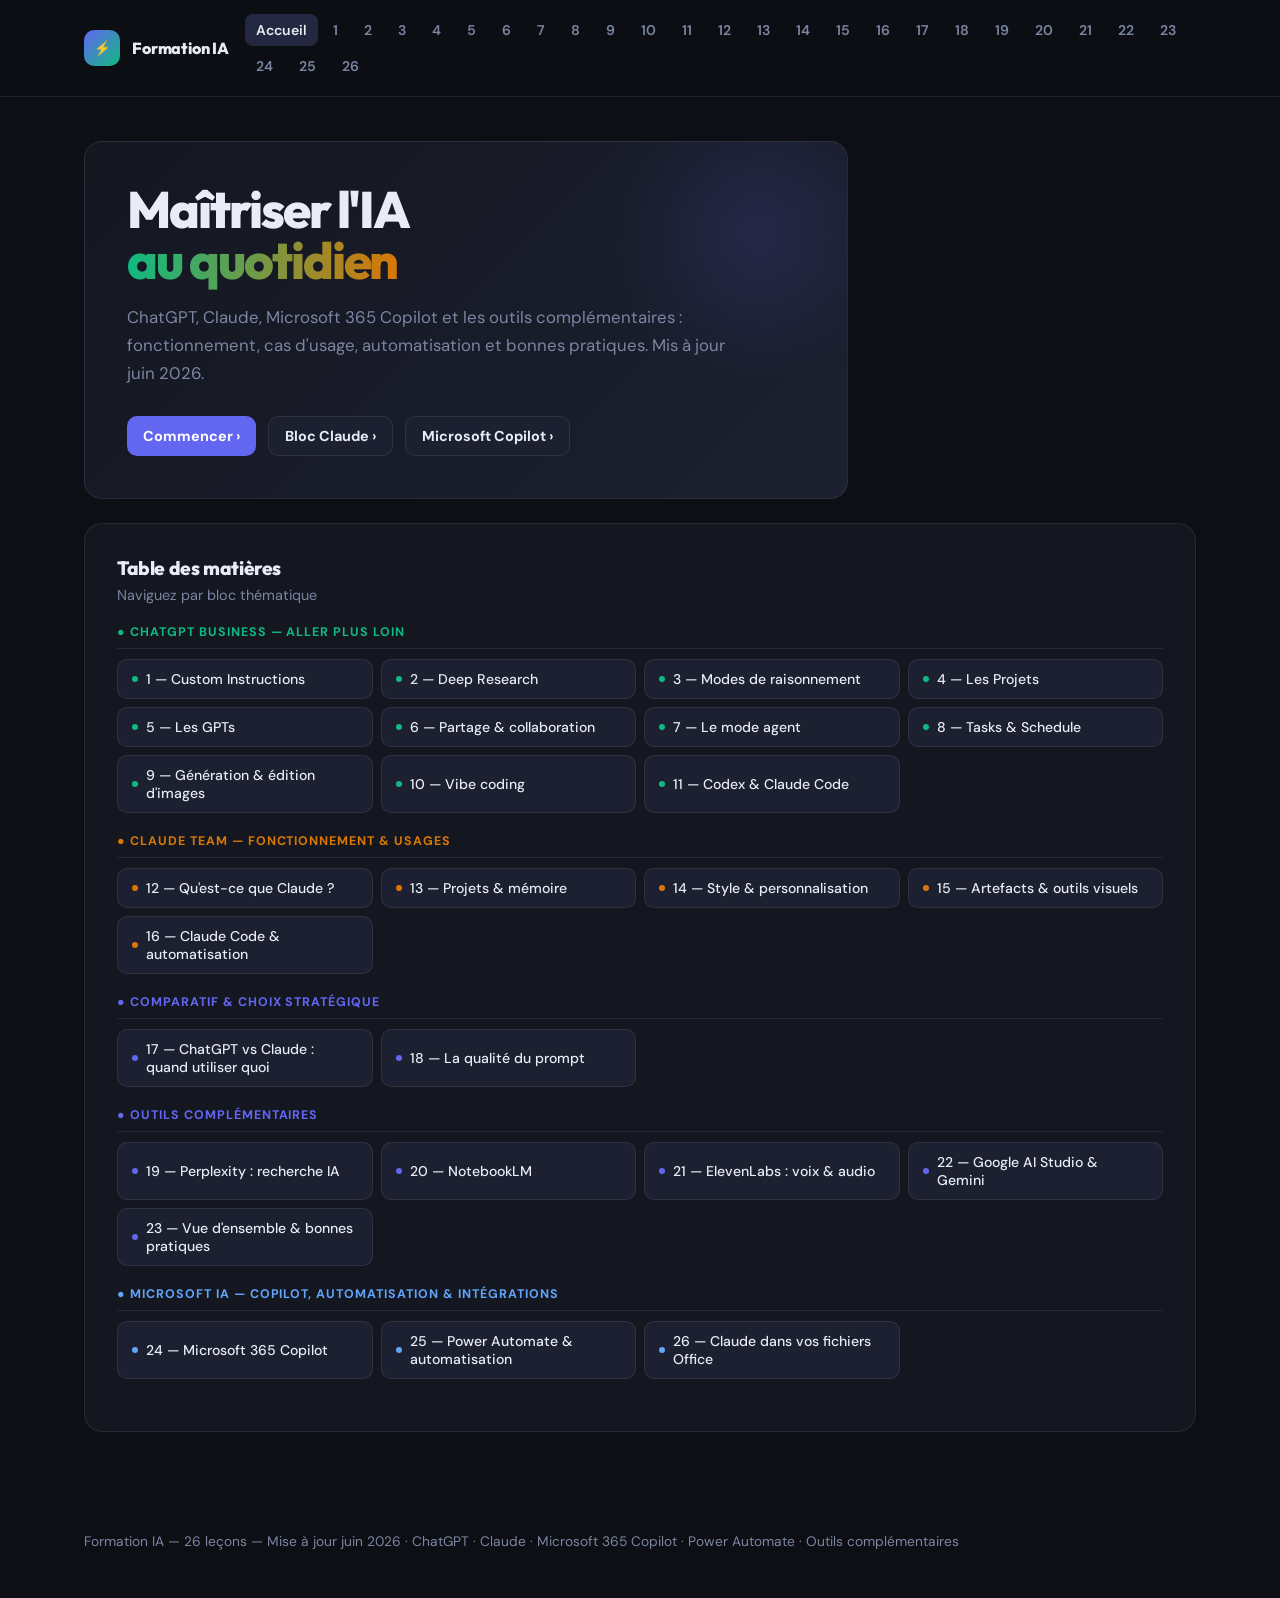
==== index.html @ fd0a57c1 "Add files via upload" ====
<!DOCTYPE html>
<html lang="fr">
<head>
  <meta charset="UTF-8" />
  <meta name="viewport" content="width=device-width, initial-scale=1.0" />
  <title>Formation IA — Maîtriser vos outils IA (v4 — juin 2026)</title>
  <link rel="preconnect" href="https://fonts.googleapis.com">
  <link href="https://fonts.googleapis.com/css2?family=Outfit:wght@400;600;700;800;900&family=DM+Sans:wght@400;500;600&display=swap" rel="stylesheet">
  <style>
    :root {
      --bg: #0d0f14;
      --surface: #141720;
      --surface-2: #1c2030;
      --surface-3: #232840;
      --line: rgba(255,255,255,0.08);
      --text: #e8ecf5;
      --muted: #7c86a2;
      --gpt: #10b981;
      --gpt-dim: rgba(16,185,129,0.12);
      --claude: #d97706;
      --claude-dim: rgba(217,119,6,0.12);
      --accent: #6366f1;
      --accent-dim: rgba(99,102,241,0.12);
      --radius: 18px;
      --max: 1160px;
      --shadow: 0 20px 50px rgba(0,0,0,0.4);
    }

    * { box-sizing: border-box; margin: 0; padding: 0; }

    html, body {
      font-family: 'DM Sans', sans-serif;
      background: var(--bg);
      color: var(--text);
      min-height: 100vh;
    }

    a { color: inherit; text-decoration: none; }

    /* NAV */
    header {
      position: sticky;
      top: 0;
      z-index: 30;
      background: rgba(13,15,20,0.92);
      backdrop-filter: blur(16px);
      border-bottom: 1px solid var(--line);
    }

    .nav {
      max-width: var(--max);
      margin: 0 auto;
      padding: 14px 24px;
      display: flex;
      align-items: center;
      justify-content: space-between;
      gap: 16px;
    }

    .brand {
      display: flex;
      align-items: center;
      gap: 12px;
      font-family: 'Outfit', sans-serif;
      font-weight: 800;
      font-size: 1rem;
      letter-spacing: -0.01em;
      white-space: nowrap;
    }

    .brand-mark {
      width: 36px;
      height: 36px;
      border-radius: 10px;
      background: linear-gradient(135deg, var(--accent), var(--gpt));
      display: grid;
      place-items: center;
      font-size: 0.85rem;
      font-weight: 800;
    }

    .nav-links {
      display: flex;
      align-items: center;
      gap: 4px;
      flex-wrap: wrap;
    }

    .nav-link {
      padding: 7px 11px;
      border-radius: 8px;
      color: var(--muted);
      font-weight: 600;
      font-size: 0.88rem;
      transition: 0.15s;
    }

    .nav-link:hover, .nav-link.active {
      color: var(--text);
      background: var(--surface-3);
    }

    /* PAGES */
    main { width: 100%; }

    .page {
      display: none;
      max-width: var(--max);
      margin: 0 auto;
      padding: 44px 24px 80px;
    }
    .page.active { display: block; }

    /* CARDS */
    .card {
      background: var(--surface);
      border: 1px solid var(--line);
      border-radius: var(--radius);
    }

    .lesson-card {
      padding: 26px;
    }

    .lesson-card p {
      color: var(--muted);
      line-height: 1.7;
      font-size: 0.97rem;
      margin-bottom: 12px;
    }
    .lesson-card p:last-child { margin-bottom: 0; }

    /* LESSON HEADER */
    .lesson-header {
      display: flex;
      align-items: flex-start;
      justify-content: space-between;
      gap: 16px;
      margin-bottom: 28px;
      flex-wrap: wrap;
    }

    .lesson-header h2 {
      font-family: 'Outfit', sans-serif;
      font-weight: 800;
      font-size: clamp(1.8rem, 2.5vw, 2.6rem);
      letter-spacing: -0.03em;
      line-height: 1.1;
      margin-top: 10px;
    }

    .tag {
      display: inline-flex;
      align-items: center;
      gap: 8px;
      padding: 6px 12px;
      border-radius: 99px;
      font-weight: 700;
      font-size: 0.82rem;
      letter-spacing: 0.03em;
      text-transform: uppercase;
    }

    .tag-gpt { background: var(--gpt-dim); color: var(--gpt); }
    .tag-claude { background: var(--claude-dim); color: var(--claude); }
    .tag-tool { background: var(--accent-dim); color: var(--accent); }
    .tag-compare { background: rgba(239,68,68,0.12); color: #f87171; }
    .tag-num { background: var(--surface-3); color: var(--muted); }

    /* LESSON GRID */
    .lesson-grid {
      display: grid;
      grid-template-columns: 1fr 1fr;
      gap: 18px;
    }

    /* COMPARE TABLE */
    .compare-table {
      width: 100%;
      border-collapse: collapse;
      font-size: 0.92rem;
    }

    .compare-table th {
      padding: 12px 16px;
      text-align: left;
      font-family: 'Outfit', sans-serif;
      font-weight: 700;
      font-size: 0.85rem;
      letter-spacing: 0.02em;
      border-bottom: 1px solid var(--line);
    }

    .compare-table th:nth-child(2) { color: var(--gpt); }
    .compare-table th:nth-child(3) { color: var(--claude); }

    .compare-table td {
      padding: 11px 16px;
      border-bottom: 1px solid var(--line);
      color: var(--muted);
      vertical-align: top;
      line-height: 1.5;
    }

    .compare-table td:first-child {
      color: var(--text);
      font-weight: 600;
    }

    .compare-table tr:last-child td { border-bottom: none; }

    .badge-gpt {
      display: inline-block;
      padding: 2px 8px;
      border-radius: 6px;
      background: var(--gpt-dim);
      color: var(--gpt);
      font-size: 0.78rem;
      font-weight: 700;
    }

    .badge-claude {
      display: inline-block;
      padding: 2px 8px;
      border-radius: 6px;
      background: var(--claude-dim);
      color: var(--claude);
      font-size: 0.78rem;
      font-weight: 700;
    }

    /* CHIPS */
    .chips {
      display: flex;
      flex-wrap: wrap;
      gap: 8px;
      margin-top: 16px;
    }

    .chip {
      padding: 7px 12px;
      border-radius: 8px;
      background: var(--surface-3);
      color: var(--muted);
      font-weight: 600;
      font-size: 0.88rem;
      border: 1px solid var(--line);
    }

    .chip-gpt {
      background: var(--gpt-dim);
      color: var(--gpt);
      border-color: rgba(16,185,129,0.2);
    }

    .chip-claude {
      background: var(--claude-dim);
      color: var(--claude);
      border-color: rgba(217,119,6,0.2);
    }

    /* FLOW */
    .flow {
      display: grid;
      gap: 8px;
      margin-top: 12px;
    }

    .flow-box {
      padding: 14px 16px;
      border: 1px solid var(--line);
      border-radius: 12px;
      background: var(--surface-2);
      line-height: 1.5;
      font-size: 0.92rem;
    }

    .flow-box strong {
      display: block;
      color: var(--text);
      font-weight: 700;
      margin-bottom: 3px;
    }

    .flow-box span { color: var(--muted); }

    .arrow {
      text-align: center;
      color: var(--accent);
      font-size: 1.2rem;
      font-weight: 700;
    }

    /* STEPS */
    .steps { display: grid; gap: 10px; margin-top: 12px; }

    .step {
      display: grid;
      grid-template-columns: 36px 1fr;
      gap: 12px;
      align-items: start;
      padding: 12px;
      border-radius: 12px;
      background: var(--surface-2);
      border: 1px solid var(--line);
    }

    .step-num {
      width: 36px;
      height: 36px;
      border-radius: 10px;
      background: var(--accent);
      display: grid;
      place-items: center;
      font-weight: 800;
      font-size: 0.9rem;
      flex-shrink: 0;
    }

    .step div { color: var(--muted); font-size: 0.92rem; line-height: 1.55; }
    .step strong { color: var(--text); display: block; margin-bottom: 3px; }

    /* EXAMPLES */
    .example-list { display: grid; gap: 10px; margin-top: 12px; }

    .example {
      padding: 12px 14px;
      border-radius: 12px;
      border: 1px solid var(--line);
      background: var(--surface-2);
    }

    .example strong {
      display: block;
      margin-bottom: 4px;
      font-size: 0.95rem;
      color: var(--text);
      font-weight: 600;
    }

    .example span { color: var(--muted); font-size: 0.9rem; line-height: 1.5; display: block; }

    /* BUTTONS */
    .btn {
      display: inline-flex;
      align-items: center;
      gap: 8px;
      border-radius: 10px;
      padding: 10px 16px;
      font-weight: 700;
      font-size: 0.9rem;
      transition: 0.15s;
      cursor: pointer;
      border: none;
    }

    .btn-primary {
      background: var(--accent);
      color: #fff;
    }
    .btn-primary:hover { opacity: 0.85; }

    .btn-secondary {
      background: var(--surface-2);
      border: 1px solid var(--line);
      color: var(--text);
    }
    .btn-secondary:hover { background: var(--surface-3); }

    /* HERO PAGE */
    .hero-grid {
      display: grid;
      grid-template-columns: 1.4fr 0.6fr;
      gap: 20px;
      margin-bottom: 24px;
    }

    .hero-main {
      padding: 42px;
      background: linear-gradient(135deg, var(--surface) 0%, var(--surface-2) 100%);
      position: relative;
      overflow: hidden;
    }

    .hero-main::before {
      content: '';
      position: absolute;
      top: -60px; right: -60px;
      width: 300px; height: 300px;
      border-radius: 50%;
      background: radial-gradient(circle, rgba(99,102,241,0.15), transparent 70%);
      pointer-events: none;
    }

    .eyebrow {
      display: inline-flex;
      align-items: center;
      gap: 8px;
      padding: 6px 14px;
      border-radius: 99px;
      background: var(--accent-dim);
      color: var(--accent);
      font-size: 0.82rem;
      font-weight: 700;
      letter-spacing: 0.04em;
      text-transform: uppercase;
      margin-bottom: 20px;
    }

    .hero-title {
      font-family: 'Outfit', sans-serif;
      font-weight: 800;
      font-size: clamp(2.2rem, 4vw, 3.8rem);
      letter-spacing: -0.04em;
      line-height: 1.0;
      margin-bottom: 18px;
    }

    .hero-title em {
      font-style: normal;
      background: linear-gradient(90deg, var(--gpt), var(--claude));
      -webkit-background-clip: text;
      -webkit-text-fill-color: transparent;
      background-clip: text;
    }

    .hero-lead {
      color: var(--muted);
      font-size: 1.05rem;
      line-height: 1.65;
      max-width: 50ch;
      margin-bottom: 28px;
    }

    .hero-side {
      padding: 24px;
      display: flex;
      flex-direction: column;
      gap: 14px;
    }

    .stat-card {
      padding: 18px;
      border-radius: 14px;
      background: var(--surface-2);
      border: 1px solid var(--line);
    }

    .stat-label {
      font-size: 0.78rem;
      font-weight: 700;
      text-transform: uppercase;
      letter-spacing: 0.05em;
      color: var(--muted);
      margin-bottom: 6px;
    }

    .stat-value {
      font-family: 'Outfit', sans-serif;
      font-size: 1.4rem;
      font-weight: 800;
      letter-spacing: -0.03em;
      color: var(--text);
      margin-bottom: 4px;
    }

    .stat-desc {
      font-size: 0.86rem;
      color: var(--muted);
      line-height: 1.45;
    }

    /* TOC */
    .toc-section {
      padding: 32px;
      margin-bottom: 20px;
    }

    .toc-title {
      font-family: 'Outfit', sans-serif;
      font-weight: 800;
      font-size: 1.2rem;
      margin-bottom: 6px;
      letter-spacing: -0.02em;
    }

    .toc-subtitle {
      color: var(--muted);
      font-size: 0.9rem;
      margin-bottom: 20px;
    }

    .toc-group {
      margin-bottom: 20px;
    }

    .toc-group-label {
      font-size: 0.78rem;
      font-weight: 700;
      letter-spacing: 0.08em;
      text-transform: uppercase;
      margin-bottom: 10px;
      padding-bottom: 8px;
      border-bottom: 1px solid var(--line);
    }

    .toc-group-label.gpt { color: var(--gpt); }
    .toc-group-label.claude { color: var(--claude); }
    .toc-group-label.tools { color: var(--accent); }

    .toc-grid {
      display: grid;
      grid-template-columns: repeat(auto-fill, minmax(220px, 1fr));
      gap: 8px;
    }

    .toc-link {
      padding: 10px 14px;
      border-radius: 10px;
      border: 1px solid var(--line);
      background: var(--surface-2);
      color: var(--text);
      font-size: 0.88rem;
      font-weight: 500;
      transition: 0.15s;
      display: flex;
      align-items: center;
      gap: 8px;
    }

    .toc-link:hover { background: var(--surface-3); border-color: rgba(255,255,255,0.15); }

    .toc-dot {
      width: 6px;
      height: 6px;
      border-radius: 50%;
      flex-shrink: 0;
    }

    /* HIGHLIGHT BOX */
    .highlight {
      padding: 16px;
      border-radius: 12px;
      margin-top: 12px;
      font-size: 0.92rem;
      line-height: 1.6;
    }

    .highlight-gpt { background: var(--gpt-dim); border: 1px solid rgba(16,185,129,0.2); color: #6ee7b7; }
    .highlight-claude { background: var(--claude-dim); border: 1px solid rgba(217,119,6,0.2); color: #fcd34d; }
    .highlight-info { background: var(--accent-dim); border: 1px solid rgba(99,102,241,0.2); color: #a5b4fc; }
    .highlight-warn { background: rgba(239,68,68,0.1); border: 1px solid rgba(239,68,68,0.2); color: #fca5a5; }

    .highlight strong { display: block; font-weight: 700; margin-bottom: 6px; }

    /* SECTION LABEL */
    h3 {
      font-family: 'Outfit', sans-serif;
      font-weight: 700;
      font-size: 1.05rem;
      letter-spacing: -0.02em;
      color: var(--text);
      margin-bottom: 12px;
    }

    /* FULL WIDTH CARD */
    .full-card {
      grid-column: 1 / -1;
    }

    /* FOOTER */
    footer {
      max-width: var(--max);
      margin: 0 auto;
      padding: 0 24px 48px;
      color: var(--muted);
      font-size: 0.86rem;
    }

    /* RESPONSIVE */
    @media (max-width: 960px) {
      .hero-grid, .lesson-grid { grid-template-columns: 1fr; }
      .hero-side { display: grid; grid-template-columns: 1fr 1fr; }
    }

    @media (max-width: 640px) {
      .nav-links { display: none; }
      .hero-main { padding: 28px; }
      .hero-side { grid-template-columns: 1fr; }
      .page { padding: 28px 16px 60px; }
    }
  </style>
</head>
<body>
<header>
  <div class="nav">
    <div class="brand">
      <div class="brand-mark">⚡</div>
      Formation IA
    </div>
    <nav class="nav-links">
      <a class="nav-link" href="#accueil">Accueil</a>
      <a class="nav-link" href="#lecon-1">1</a>
      <a class="nav-link" href="#lecon-2">2</a>
      <a class="nav-link" href="#lecon-3">3</a>
      <a class="nav-link" href="#lecon-4">4</a>
      <a class="nav-link" href="#lecon-5">5</a>
      <a class="nav-link" href="#lecon-6">6</a>
      <a class="nav-link" href="#lecon-7">7</a>
      <a class="nav-link" href="#lecon-8">8</a>
      <a class="nav-link" href="#lecon-9">9</a>
      <a class="nav-link" href="#lecon-10">10</a>
      <a class="nav-link" href="#lecon-11">11</a>
      <a class="nav-link" href="#lecon-12">12</a>
      <a class="nav-link" href="#lecon-13">13</a>
      <a class="nav-link" href="#lecon-14">14</a>
      <a class="nav-link" href="#lecon-15">15</a>
      <a class="nav-link" href="#lecon-16">16</a>
      <a class="nav-link" href="#lecon-17">17</a>
      <a class="nav-link" href="#lecon-18">18</a>
      <a class="nav-link" href="#lecon-19">19</a>
      <a class="nav-link" href="#lecon-20">20</a>
      <a class="nav-link" href="#lecon-21">21</a>
      <a class="nav-link" href="#lecon-22">22</a>
      <a class="nav-link" href="#lecon-23">23</a>
      <a class="nav-link" href="#lecon-24">24</a>
      <a class="nav-link" href="#lecon-25">25</a>
      <a class="nav-link" href="#lecon-26">26</a>
    </nav>
  </div>
</header>

<main>

<!-- ========== ACCUEIL ========== -->
<section class="page" id="accueil">
  <div class="hero-grid">
    <div class="card hero-main">
      <h1 class="hero-title">Maîtriser l'IA<br><em>au quotidien</em></h1>
      <p class="hero-lead">
        ChatGPT, Claude, Microsoft 365 Copilot et les outils complémentaires : fonctionnement, cas d'usage, automatisation et bonnes pratiques. Mis à jour juin 2026.
      </p>
      <div style="display:flex;gap:12px;flex-wrap:wrap;">
        <a class="btn btn-primary" href="#lecon-1">Commencer ›</a>
        <a class="btn btn-secondary" href="#lecon-12">Bloc Claude ›</a>
        <a class="btn btn-secondary" href="#lecon-24">Microsoft Copilot ›</a>
      </div>
    </div>
  </div>

  <div class="card toc-section">
    <div class="toc-title">Table des matières</div>
    <div class="toc-subtitle">Naviguez par bloc thématique</div>

    <div class="toc-group">
      <div class="toc-group-label gpt">● ChatGPT Business — Aller plus loin</div>
      <div class="toc-grid">
        <a class="toc-link" href="#lecon-1"><span class="toc-dot" style="background:var(--gpt)"></span>1 — Custom Instructions</a>
        <a class="toc-link" href="#lecon-2"><span class="toc-dot" style="background:var(--gpt)"></span>2 — Deep Research</a>
        <a class="toc-link" href="#lecon-3"><span class="toc-dot" style="background:var(--gpt)"></span>3 — Modes de raisonnement</a>
        <a class="toc-link" href="#lecon-4"><span class="toc-dot" style="background:var(--gpt)"></span>4 — Les Projets</a>
        <a class="toc-link" href="#lecon-5"><span class="toc-dot" style="background:var(--gpt)"></span>5 — Les GPTs</a>
        <a class="toc-link" href="#lecon-6"><span class="toc-dot" style="background:var(--gpt)"></span>6 — Partage & collaboration</a>
        <a class="toc-link" href="#lecon-7"><span class="toc-dot" style="background:var(--gpt)"></span>7 — Le mode agent</a>
        <a class="toc-link" href="#lecon-8"><span class="toc-dot" style="background:var(--gpt)"></span>8 — Tasks & Schedule</a>
        <a class="toc-link" href="#lecon-9"><span class="toc-dot" style="background:var(--gpt)"></span>9 — Génération & édition d'images</a>
        <a class="toc-link" href="#lecon-10"><span class="toc-dot" style="background:var(--gpt)"></span>10 — Vibe coding</a>
        <a class="toc-link" href="#lecon-11"><span class="toc-dot" style="background:var(--gpt)"></span>11 — Codex & Claude Code</a>
      </div>
    </div>

    <div class="toc-group">
      <div class="toc-group-label claude">● Claude Team — Fonctionnement & usages</div>
      <div class="toc-grid">
        <a class="toc-link" href="#lecon-12"><span class="toc-dot" style="background:var(--claude)"></span>12 — Qu'est-ce que Claude ?</a>
        <a class="toc-link" href="#lecon-13"><span class="toc-dot" style="background:var(--claude)"></span>13 — Projets & mémoire</a>
        <a class="toc-link" href="#lecon-14"><span class="toc-dot" style="background:var(--claude)"></span>14 — Style & personnalisation</a>
        <a class="toc-link" href="#lecon-15"><span class="toc-dot" style="background:var(--claude)"></span>15 — Artefacts & outils visuels</a>
        <a class="toc-link" href="#lecon-16"><span class="toc-dot" style="background:var(--claude)"></span>16 — Claude Code & automatisation</a>
      </div>
    </div>

    <div class="toc-group">
      <div class="toc-group-label" style="color:var(--accent)">● Comparatif & choix stratégique</div>
      <div class="toc-grid">
        <a class="toc-link" href="#lecon-17"><span class="toc-dot" style="background:var(--accent)"></span>17 — ChatGPT vs Claude : quand utiliser quoi</a>
        <a class="toc-link" href="#lecon-18"><span class="toc-dot" style="background:var(--accent)"></span>18 — La qualité du prompt</a>
      </div>
    </div>

    <div class="toc-group">
      <div class="toc-group-label tools">● Outils complémentaires</div>
      <div class="toc-grid">
        <a class="toc-link" href="#lecon-19"><span class="toc-dot" style="background:var(--accent)"></span>19 — Perplexity : recherche IA</a>
        <a class="toc-link" href="#lecon-20"><span class="toc-dot" style="background:var(--accent)"></span>20 — NotebookLM</a>
        <a class="toc-link" href="#lecon-21"><span class="toc-dot" style="background:var(--accent)"></span>21 — ElevenLabs : voix & audio</a>
        <a class="toc-link" href="#lecon-22"><span class="toc-dot" style="background:var(--accent)"></span>22 — Google AI Studio & Gemini</a>
        <a class="toc-link" href="#lecon-23"><span class="toc-dot" style="background:var(--accent)"></span>23 — Vue d'ensemble & bonnes pratiques</a>
      </div>
    </div>

    <div class="toc-group">
      <div class="toc-group-label" style="color:#60a5fa">● Microsoft IA — Copilot, Automatisation & Intégrations</div>
      <div class="toc-grid">
        <a class="toc-link" href="#lecon-24"><span class="toc-dot" style="background:#60a5fa"></span>24 — Microsoft 365 Copilot</a>
        <a class="toc-link" href="#lecon-25"><span class="toc-dot" style="background:#60a5fa"></span>25 — Power Automate & automatisation</a>
        <a class="toc-link" href="#lecon-26"><span class="toc-dot" style="background:#60a5fa"></span>26 — Claude dans vos fichiers Office</a>
      </div>
    </div>
  </div>
</section>

<!-- ========== LEÇON 1 — Custom Instructions ========== -->
<section class="page" id="lecon-1">
  <div class="lesson-header">
    <div>
      <div class="tag tag-gpt">● ChatGPT Business — Leçon 1</div>
      <h2>Custom Instructions</h2>
    </div>
    <a class="btn btn-secondary" href="#accueil">↩ Retour</a>
  </div>
  <div class="lesson-grid">
    <div class="card lesson-card">
      <h3>Principe</h3>
      <p>Définir une fois votre contexte et vos préférences pour ne plus les répéter à chaque conversation. ChatGPT les applique automatiquement.</p>
      <div class="flow">
        <div class="flow-box"><strong>Vous indiquez</strong><span>rôle, secteur, niveau d'expertise, ton préféré, langue</span></div>
        <div class="arrow">↓</div>
        <div class="flow-box"><strong>ChatGPT s'adapte</strong><span>réponses cohérentes et immédiatement réutilisables</span></div>
      </div>
      <div class="steps" style="margin-top:16px;">
        <div class="step"><div class="step-num">1</div><div><strong>Settings → Personalization → Custom Instructions</strong></div></div>
        <div class="step"><div class="step-num">2</div><div><strong>Deux champs :</strong> "Qui êtes-vous" et "Comment doit répondre ChatGPT"</div></div>
      </div>
    </div>
    <div class="card lesson-card">
      <h3>Exemples concrets</h3>
      <div class="example-list">
        <div class="example"><strong>Contexte</strong><span>Je travaille dans [secteur]. J'utilise ChatGPT pour analyser, rédiger, structurer. Les réponses doivent être directement exploitables.</span></div>
        <div class="example"><strong>Style de réponse</strong><span>Réponses claires et structurées. Privilégie listes et tableaux quand pertinent. Évite les introductions génériques.</span></div>
        <div class="example"><strong>Niveau</strong><span>Considère que je suis à l'aise avec les outils numériques. Évite les explications basiques.</span></div>
        <div class="example"><strong>Langue & ton</strong><span>Réponds en français, ton professionnel et direct.</span></div>
      </div>
    </div>
    <div class="card lesson-card">
      <h3>Astuce : instruction pour le format de sortie</h3>
      <p>Ajoutez dans vos instructions : <em>"Quand tu produis un email, structure-le directement avec objet, corps et signature. Quand tu produis une synthèse, utilise des puces courtes."</em></p>
      <div class="highlight highlight-gpt"><strong>Équivalent Claude</strong>Chez Claude Team : "User Preferences" (Settings → Profile) + fonctionnalité "Style" pour définir le ton d'écriture. Plus flexible que ChatGPT sur la granularité stylistique.</div>
    </div>
    <div class="card lesson-card">
      <h3>À retenir</h3>
      <div class="example-list">
        <div class="example"><strong>Une fois bien configurées</strong><span>les Custom Instructions améliorent 100% de vos conversations sans effort supplémentaire.</span></div>
        <div class="example"><strong>À revoir régulièrement</strong><span>votre rôle évolue, vos instructions aussi.</span></div>
        <div class="example"><strong>Pas une limite</strong><span>vous pouvez toujours préciser davantage dans la conversation si besoin.</span></div>
      </div>
    </div>
  </div>
</section>

<!-- ========== LEÇON 2 — Deep Research ========== -->
<section class="page" id="lecon-2">
  <div class="lesson-header">
    <div>
      <div class="tag tag-gpt">● ChatGPT Business — Leçon 2</div>
      <h2>Deep Research</h2>
    </div>
    <a class="btn btn-secondary" href="#accueil">↩ Retour</a>
  </div>
  <div class="lesson-grid">
    <div class="card lesson-card">
      <h3>Ce que c'est</h3>
      <p>Mode spécialisé qui explore plusieurs dizaines de sources en ligne, recoupe l'information et produit une synthèse structurée avec citations. Disponible dans ChatGPT Business (bouton dédié dans la barre de composition).</p>
      <div class="flow">
        <div class="flow-box"><strong>Question complexe</strong><span>sujet à explorer en profondeur</span></div>
        <div class="arrow">↓</div>
        <div class="flow-box"><strong>Recherche multi-sources</strong><span>20 à 40+ sources parcourues automatiquement</span></div>
        <div class="arrow">↓</div>
        <div class="flow-box"><strong>Rapport structuré</strong><span>avec sources citées et vérifiables</span></div>
      </div>
    </div>
    <div class="card lesson-card">
      <h3>Quand l'utiliser</h3>
      <div class="example-list">
        <div class="example"><strong>Analyse de marché</strong><span>Comprendre un secteur, ses acteurs, ses tendances récentes.</span></div>
        <div class="example"><strong>Veille concurrentielle</strong><span>Synthèse des positionnements et actualités d'acteurs clés.</span></div>
        <div class="example"><strong>Préparation d'une décision</strong><span>Tour d'horizon d'un sujet avant un choix stratégique.</span></div>
        <div class="example"><strong>Exploration d'un domaine inconnu</strong><span>Cartographier rapidement un secteur que l'on ne connaît pas.</span></div>
      </div>
    </div>
    <div class="card lesson-card">
      <h3>Différence avec une recherche classique</h3>
      <div class="example-list">
        <div class="example"><strong>ChatGPT standard</strong><span>Répond depuis sa base de connaissance interne (cutoff début 2025). Ne navigue pas sur le web par défaut.</span></div>
        <div class="example"><strong>Web Search (simple)</strong><span>Quelques sources, réponse rapide. Pour des questions factuelles récentes.</span></div>
        <div class="example"><strong>Deep Research</strong><span>Dizaines de sources, rapport complet. Prend 5–15 minutes. Pour sujets complexes nécessitant une vue complète.</span></div>
      </div>
      <div class="highlight highlight-gpt"><strong>Équivalent Claude</strong>Claude dispose aussi d'une recherche web et d'un mode "Deep Research" (plans Pro/Team). Similaire, mais tend à mieux structurer les nuances et à signaler les incertitudes.</div>
    </div>
    <div class="card lesson-card">
      <h3>Bonnes pratiques</h3>
      <div class="steps">
        <div class="step"><div class="step-num">1</div><div><strong>Précisez le périmètre géographique ou temporel</strong><br>"… en France, depuis 2023"</div></div>
        <div class="step"><div class="step-num">2</div><div><strong>Demandez un format précis</strong><br>"Produis un rapport avec intro, 3 grandes tendances, acteurs clés, tableau récapitulatif"</div></div>
        <div class="step"><div class="step-num">3</div><div><strong>Vérifiez les sources critiques</strong><br>Deep Research cite ses sources : cliquez dessus pour valider les données importantes.</div></div>
      </div>
    </div>
  </div>
</section>

<!-- ========== LEÇON 3 — Modes de raisonnement ========== -->
<section class="page" id="lecon-3">
  <div class="lesson-header">
    <div>
      <div class="tag tag-gpt">● ChatGPT Business — Leçon 3</div>
      <h2>Modes de raisonnement</h2>
    </div>
    <a class="btn btn-secondary" href="#accueil">↩ Retour</a>
  </div>
  <div class="lesson-grid">
    <div class="card lesson-card">
      <h3>Les modes disponibles</h3>
      <p>ChatGPT propose plusieurs niveaux de réflexion. Le bon choix dépend de la complexité de votre besoin et du temps disponible.</p>
      <div class="flow">
        <div class="flow-box"><strong>GPT-4o (standard)</strong><span>Rapide. Pour tâches simples : email, reformulation, résumé court.</span></div>
        <div class="arrow">↓</div>
        <div class="flow-box"><strong>o4-mini (thinking)</strong><span>Raisonnement intermédiaire. Structuration, analyse, rédaction solide.</span></div>
        <div class="arrow">↓</div>
        <div class="flow-box"><strong>o3 (pro / extended)</strong><span>Raisonnement long et précis. Problèmes complexes, stratégie, cas multi-variables.</span></div>
      </div>
    </div>
    <div class="card lesson-card">
      <h3>Quand utiliser chaque mode</h3>
      <div class="example-list">
        <div class="example"><strong>GPT-4o standard</strong><span>Reformuler un texte, répondre à un email, traduire, générer une idée rapide, extraire des données d'un document.</span></div>
        <div class="example"><strong>o4-mini (thinking)</strong><span>Structurer une note stratégique, analyser des options, préparer un plan d'action, rédiger un document de 2–3 pages.</span></div>
        <div class="example"><strong>o3</strong><span>Analyse financière complexe, scénarios décisionnels, sujets très techniques, cas où la précision prime sur la rapidité.</span></div>
      </div>
    </div>
    <div class="card lesson-card">
      <h3>Modes vs Deep Research</h3>
      <div class="example-list">
        <div class="example"><strong>Les modes</strong><span>Contrôlent la profondeur de <em>raisonnement</em>. L'IA réfléchit plus ou moins longtemps sur ce qu'elle sait.</span></div>
        <div class="example"><strong>Deep Research</strong><span>Ajoute une couche de <em>recherche</em> : l'IA parcourt le web pour trouver de l'information nouvelle.</span></div>
        <div class="example"><strong>Combinaison optimale</strong><span>o3 + Deep Research = analyse très complète. À réserver aux sujets vraiment stratégiques.</span></div>
      </div>
      <div class="highlight highlight-claude"><strong>Chez Claude Team</strong>Les modèles Claude Opus 4 (puissant), Sonnet 4 (équilibré) et Haiku 3.5 (rapide) couvrent le même spectre. Sonnet 4 est l'équivalent fonctionnel de GPT-4o dans 95% des usages courants.</div>
    </div>
    <div class="card lesson-card">
      <h3>À retenir</h3>
      <div class="example-list">
        <div class="example"><strong>Ne pas toujours viser le mode le plus puissant</strong><span>o3 pour écrire un email = sur-traitement inutile et lent.</span></div>
        <div class="example"><strong>Augmenter le mode si la réponse déçoit</strong><span>Si le résultat est trop superficiel, passez au niveau supérieur et redemandez.</span></div>
        <div class="example"><strong>Les quotas varient par mode</strong><span>o3 et Deep Research sont limités en nombre de requêtes par mois sur le plan Business.</span></div>
      </div>
    </div>
  </div>
</section>

<!-- ========== LEÇON 4 — Projets ========== -->
<section class="page" id="lecon-4">
  <div class="lesson-header">
    <div>
      <div class="tag tag-gpt">● ChatGPT Business — Leçon 4</div>
      <h2>Les Projets</h2>
    </div>
    <a class="btn btn-secondary" href="#accueil">↩ Retour</a>
  </div>
  <div class="lesson-grid">
    <div class="card lesson-card">
      <h3>Principe</h3>
      <p>Un projet regroupe plusieurs conversations autour d'un même sujet. Il conserve un contexte persistant : fichiers uploadés, instructions spécifiques, historique.</p>
      <div class="flow">
        <div class="flow-box"><strong>Un sujet de travail</strong><span>ex : lancement produit, analyse marché, dossier client</span></div>
        <div class="arrow">↓</div>
        <div class="flow-box"><strong>Un projet dédié</strong><span>instructions propres + fichiers de référence</span></div>
        <div class="arrow">↓</div>
        <div class="flow-box"><strong>N conversations liées</strong><span>ChatGPT comprend le contexte sans réexplication</span></div>
      </div>
    </div>
    <div class="card lesson-card">
      <h3>Ce que les projets changent concrètement</h3>
      <div class="example-list">
        <div class="example"><strong>Instructions permanentes par projet</strong><span>Définissez le ton, le format, les règles propres à ce sujet. Ex : "Dans ce projet, tu analyses toujours depuis la perspective du comité de direction."</span></div>
        <div class="example"><strong>Fichiers persistants</strong><span>Uploadez vos documents de référence (rapports, données) une seule fois. Disponibles dans toutes les conversations du projet.</span></div>
        <div class="example"><strong>Historique organisé</strong><span>Retrouvez toutes les analyses, synthèses et productions liées à un sujet en un seul endroit.</span></div>
      </div>
    </div>
    <div class="card lesson-card">
      <h3>Exemples d'usage direction</h3>
      <div class="example-list">
        <div class="example"><strong>Préparation CODIR</strong><span>Projet dédié avec ordre du jour type, chiffres clés uploadés, format de note standardisé.</span></div>
        <div class="example"><strong>Suivi d'un dossier stratégique</strong><span>Toutes les analyses d'un projet d'acquisition ou de partenariat regroupées.</span></div>
        <div class="example"><strong>Pilotage d'un département</strong><span>Contexte métier permanent pour générer rapports, comptes rendus et notes rapidement.</span></div>
      </div>
      <div class="highlight highlight-claude"><strong>Chez Claude Team</strong>Équivalent direct avec les "Projets" Claude. Fonctionnalité similaire avec un avantage : la fenêtre de contexte de Claude est plus grande (200k tokens vs ~128k pour GPT-4o), permettant d'uploader des documents plus longs.</div>
    </div>
    <div class="card lesson-card">
      <h3>À retenir</h3>
      <div class="example-list">
        <div class="example"><strong>Créez un projet dès qu'un sujet dépasse 3 conversations</strong><span>Le retour sur investissement est immédiat.</span></div>
        <div class="example"><strong>Les instructions de projet priment sur les Custom Instructions</strong><span>Utile pour adapter le comportement par contexte.</span></div>
        <div class="example"><strong>Les projets ne sont pas partagés par défaut</strong><span>Voir Leçon 6 pour le partage d'équipe.</span></div>
      </div>
    </div>
  </div>
</section>

<!-- ========== LEÇON 5 — GPTs ========== -->
<section class="page" id="lecon-5">
  <div class="lesson-header">
    <div>
      <div class="tag tag-gpt">● ChatGPT Business — Leçon 5</div>
      <h2>Les GPTs — Assistants spécialisés</h2>
    </div>
    <a class="btn btn-secondary" href="#accueil">↩ Retour</a>
  </div>
  <div class="lesson-grid">
    <div class="card lesson-card">
      <h3>Qu'est-ce qu'un GPT ?</h3>
      <p>Une version de ChatGPT préconfigurée pour un usage précis. On y définit des instructions, une personnalité, des fichiers de référence et des outils activés. Accessible via "Explore GPTs" ou en créant le sien.</p>
      <div class="flow">
        <div class="flow-box"><strong>Objectif précis</strong><span>ex : analyser des contrats, rédiger selon notre charte</span></div>
        <div class="arrow">↓</div>
        <div class="flow-box"><strong>Configuration</strong><span>instructions + fichiers + outils autorisés</span></div>
        <div class="arrow">↓</div>
        <div class="flow-box"><strong>GPT spécialisé</strong><span>prêt à l'emploi, partageable à l'équipe</span></div>
      </div>
    </div>
    <div class="card lesson-card">
      <h3>Usages concrets en entreprise</h3>
      <div class="example-list">
        <div class="example"><strong>Assistant rédactionnel maison</strong><span>Préconfiguré avec votre charte éditoriale, vos exemples, votre ton de marque. Tout le monde écrit dans le même style.</span></div>
        <div class="example"><strong>Analyseur de documents internes</strong><span>GPT avec vos documents de référence uploadés (procédures, normes). Répond aux questions sans avoir besoin de les réexpliquer.</span></div>
        <div class="example"><strong>Générateur de comptes rendus</strong><span>Collez le transcript d'une réunion, obtenez automatiquement CR structuré + décisions + actions.</span></div>
        <div class="example"><strong>Assistant RH ou juridique interne</strong><span>Basé sur vos politiques, pour répondre aux questions fréquentes de façon cohérente.</span></div>
      </div>
    </div>
    <div class="card lesson-card">
      <h3>Créer un GPT en 10 minutes</h3>
      <div class="steps">
        <div class="step"><div class="step-num">1</div><div><strong>Barre latérale → Explorer les GPT → Créer un GPT</strong></div></div>
        <div class="step"><div class="step-num">2</div><div><strong>Décrivez à "GPT Builder" ce que vous voulez</strong><br>Il génère les instructions automatiquement.</div></div>
        <div class="step"><div class="step-num">3</div><div><strong>Uploadez vos fichiers de référence</strong><br>Le GPT les utilisera pour répondre.</div></div>
        <div class="step"><div class="step-num">4</div><div><strong>Partagez à votre workspace</strong><br>Toute l'équipe y accède via "Mes GPTs".</div></div>
      </div>
      <div class="highlight highlight-claude"><strong>Équivalent Claude</strong>Les "Projets partagés" Claude Team jouent un rôle similaire. Moins de customisation visuelle mais un comportement plus prévisible grâce à la robustesse du suivi d'instructions de Claude.</div>
    </div>
    <div class="card lesson-card">
      <h3>GPT vs Projet vs Custom Instructions</h3>
      <div class="example-list">
        <div class="example"><strong>Custom Instructions</strong><span>Comportement global de ChatGPT pour tout votre compte.</span></div>
        <div class="example"><strong>Projet</strong><span>Espace de travail thématique avec contexte et fichiers persistants. Usage personnel ou partagé.</span></div>
        <div class="example"><strong>GPT</strong><span>Assistant autonome avec sa propre identité et ses propres règles. Partageable facilement, réutilisable par tous.</span></div>
      </div>
    </div>
  </div>
</section>

<!-- ========== LEÇON 6 — Partage & collaboration ========== -->
<section class="page" id="lecon-6">
  <div class="lesson-header">
    <div>
      <div class="tag tag-gpt">● ChatGPT Business — Leçon 6</div>
      <h2>Partage & collaboration en équipe</h2>
    </div>
    <a class="btn btn-secondary" href="#accueil">↩ Retour</a>
  </div>
  <div class="lesson-grid">
    <div class="card lesson-card">
      <h3>Ce qu'on peut partager</h3>
      <div class="example-list">
        <div class="example"><strong>GPTs d'équipe</strong><span>Un GPT créé par un membre est disponible pour tout le workspace. Accessible via "Mes GPTs → Partagé dans [organisation]".</span></div>
        <div class="example"><strong>Conversations (liens)</strong><span>Partager un lien vers une conversation spécifique, en lecture seule. Utile pour transmettre une analyse ou un travail.</span></div>
        <div class="example"><strong>Projets partagés</strong><span>Les projets peuvent être partagés avec des membres du workspace pour un accès collaboratif.</span></div>
      </div>
    </div>
    <div class="card lesson-card">
      <h3>Ce que ça change pour l'organisation</h3>
      <div class="example-list">
        <div class="example"><strong>Capitalisation collective</strong><span>Un GPT bien configuré une fois profite à tous. Plus besoin de réinventer la roue.</span></div>
        <div class="example"><strong>Alignement des pratiques</strong><span>Les équipes qui utilisent les mêmes assistants produisent des livrables cohérents.</span></div>
        <div class="example"><strong>Transmission du savoir-faire</strong><span>Les meilleures méthodes de travail avec l'IA se diffusent via les GPTs partagés.</span></div>
      </div>
      <div class="highlight highlight-claude"><strong>Chez Claude Team</strong>Les projets partagés permettent à une équipe de travailler dans le même espace avec le même contexte et les mêmes fichiers de référence. Idéal pour les équipes qui travaillent sur des sujets récurrents.</div>
    </div>
    <div class="card lesson-card">
      <h3>Point sécurité & confidentialité</h3>
      <div class="example-list">
        <div class="example"><strong>ChatGPT Business</strong><span>Les conversations ne sont pas utilisées pour entraîner les modèles. Données non partagées avec OpenAI par défaut.</span></div>
        <div class="example"><strong>Claude Team</strong><span>Même garantie : données hors training, stockage sécurisé. Politique Anthropic stricte sur la confidentialité entreprise.</span></div>
        <div class="example"><strong>Règle commune</strong><span>Évitez tout de même de coller des données ultra-sensibles (données personnelles, secrets industriels) en clair dans les prompts.</span></div>
      </div>
    </div>
    <div class="card lesson-card">
      <h3>À retenir</h3>
      <div class="example-list">
        <div class="example"><strong>Un GPT utile créé pour soi l'est aussi pour l'équipe</strong><span>Pensez systématiquement au partage dès la création.</span></div>
        <div class="example"><strong>Nommer clairement les GPTs partagés</strong><span>"Assistant CR réunion CODIR" plutôt que "Mon GPT 3".</span></div>
        <div class="example"><strong>Désigner des référents IA par équipe</strong><span>Pour maintenir et améliorer les GPTs partagés au fil du temps.</span></div>
      </div>
    </div>
  </div>
</section>

<!-- ========== LEÇON 7 — Mode Agent ========== -->
<section class="page" id="lecon-7">
  <div class="lesson-header">
    <div>
      <div class="tag tag-gpt">● ChatGPT Business — Leçon 7</div>
      <h2>Le mode agent</h2>
    </div>
    <a class="btn btn-secondary" href="#accueil">↩ Retour</a>
  </div>
  <div class="lesson-grid">
    <div class="card lesson-card">
      <h3>Question → Réponse vs Objectif → Exécution</h3>
      <p>En mode agent, vous ne posez plus une question : vous confiez une tâche. L'IA planifie, agit, itère et produit un livrable complet.</p>
      <div class="flow">
        <div class="flow-box"><strong>Un objectif clair</strong><span>ce que vous voulez obtenir à la fin</span></div>
        <div class="arrow">↓</div>
        <div class="flow-box"><strong>L'IA planifie</strong><span>décompose en étapes, identifie les outils nécessaires</span></div>
        <div class="arrow">↓</div>
        <div class="flow-box"><strong>L'IA agit</strong><span>recherche, analyse, génère, corrige de façon autonome</span></div>
        <div class="arrow">↓</div>
        <div class="flow-box"><strong>Un livrable</strong><span>rapport, document, analyse complète prête à l'emploi</span></div>
      </div>
    </div>
    <div class="card lesson-card">
      <h3>Exemples d'objectifs agents</h3>
      <div class="example-list">
        <div class="example"><strong>Analyse concurrentielle complète</strong><span>"Analyse les 5 principaux concurrents de [entreprise] sur [marché]. Produis un tableau comparatif offre/prix/positionnement et une synthèse des menaces."</span></div>
        <div class="example"><strong>Préparation de réunion</strong><span>"À partir de ces 3 documents, prépare un briefing de 2 pages pour le comité : enjeux, décisions à prendre, options recommandées."</span></div>
        <div class="example"><strong>Production de rapport</strong><span>"Analyse ce fichier de données et produis un rapport de performance mensuel avec graphiques, commentaires et recommandations."</span></div>
      </div>
    </div>
    <div class="card lesson-card">
      <h3>Bonnes pratiques</h3>
      <div class="steps">
        <div class="step"><div class="step-num">1</div><div><strong>Formulez l'objectif final</strong><br>Pas les étapes — le résultat que vous voulez tenir en main.</div></div>
        <div class="step"><div class="step-num">2</div><div><strong>Précisez le format du livrable</strong><br>"rapport de 3 pages", "tableau Excel", "présentation 10 slides"</div></div>
        <div class="step"><div class="step-num">3</div><div><strong>Donnez le contexte métier</strong><br>Secteur, contraintes, public cible, ce qui a déjà été fait.</div></div>
        <div class="step"><div class="step-num">4</div><div><strong>Validez le résultat</strong><br>L'agent peut se tromper sur des faits. Vérifiez les données critiques.</div></div>
      </div>
    </div>
    <div class="card lesson-card">
      <h3>Mode agent dans ChatGPT vs Claude</h3>
      <div class="example-list">
        <div class="example"><strong>ChatGPT (Operator/Canvas)</strong><span>Agent natif dans l'interface. Canvas pour travail itératif sur documents longs. Accès aux apps connectées (email, calendrier).</span></div>
        <div class="example"><strong>Claude</strong><span>Excellent pour les tâches d'analyse multi-documents et de rédaction longue. Claude Code pour les agents techniques. Tend à mieux signaler ses incertitudes.</span></div>
        <div class="example"><strong>Règle pratique</strong><span>ChatGPT agent = tâches nécessitant des connexions à des outils externes. Claude agent = tâches d'analyse, rédaction, traitement de documents.</span></div>
      </div>
    </div>
  </div>
</section>

<!-- ========== LEÇON 8 — Tasks & Schedule ========== -->
<section class="page" id="lecon-8">
  <div class="lesson-header">
    <div>
      <div class="tag tag-gpt">● ChatGPT Business — Leçon 8</div>
      <h2>Tasks & Schedule — Tâches automatiques</h2>
    </div>
    <a class="btn btn-secondary" href="#accueil">↩ Retour</a>
  </div>
  <div class="lesson-grid">
    <div class="card lesson-card">
      <h3>Principe</h3>
      <p>Programmez une tâche récurrente ou différée directement dans la conversation. ChatGPT la déclenche au moment prévu, sans que vous ayez à intervenir.</p>
      <div class="example-list">
        <div class="example"><strong>Tâche ponctuelle</strong><span>"Rappelle-moi demain matin à 9h de relancer le client Dupont."</span></div>
        <div class="example"><strong>Tâche récurrente</strong><span>"Chaque lundi à 8h, génère un récapitulatif des actions à prendre cette semaine à partir de ma liste de projets."</span></div>
        <div class="example"><strong>Alerte conditionnelle</strong><span>"Surveille les actualités sur [sujet] et envoie-moi un résumé chaque vendredi à 17h."</span></div>
      </div>
    </div>
    <div class="card lesson-card">
      <h3>Comment créer une task</h3>
      <div class="steps">
        <div class="step"><div class="step-num">1</div><div><strong>Formulez dans la conversation</strong><br>Incluez un moment précis (heure, date ou fréquence).</div></div>
        <div class="step"><div class="step-num">2</div><div><strong>ChatGPT propose la création</strong><br>Un bouton "Programmer" apparaît automatiquement.</div></div>
        <div class="step"><div class="step-num">3</div><div><strong>Confirmez</strong><br>La tâche est enregistrée dans votre liste de tasks.</div></div>
        <div class="step"><div class="step-num">4</div><div><strong>Gérez via l'icône de tâches dans la barre latérale</strong><br>Visualisez, modifiez ou supprimez les tâches programmées.</div></div>
      </div>
    </div>
    <div class="card lesson-card">
      <h3>Combinaison Agent + Schedule</h3>
      <p>La vraie puissance : un agent autonome qui s'exécute automatiquement à intervalles réguliers.</p>
      <div class="example-list">
        <div class="example"><strong>Veille IA hebdomadaire</strong><span>Chaque lundi : recherche + synthèse des 5 actualités IA importantes de la semaine, formatée en newsletter.</span></div>
        <div class="example"><strong>Rapport de performance automatique</strong><span>Chaque fin de mois : analyse des KPIs uploadés + rapport commenté prêt pour le CODIR.</span></div>
        <div class="example"><strong>Préparation de réunion automatique</strong><span>La veille de chaque réunion récurrente : briefing de 1 page depuis les documents du projet.</span></div>
      </div>
    </div>
    <div class="card lesson-card">
      <h3>Limites actuelles</h3>
      <div class="highlight highlight-warn"><strong>Points d'attention</strong>Les tasks ChatGPT déclenchent des notifications dans l'app. Elles ne s'intègrent pas encore nativement à votre calendrier ou email sans connecteur. Pour une automatisation plus puissante avec vos outils métiers, des solutions d'intégration tierces existent.</div>
    </div>
  </div>
</section>

<!-- ========== LEÇON 9 — Images ========== -->
<section class="page" id="lecon-9">
  <div class="lesson-header">
    <div>
      <div class="tag tag-gpt">● ChatGPT Business — Leçon 9</div>
      <h2>Génération & édition d'images</h2>
    </div>
    <a class="btn btn-secondary" href="#accueil">↩ Retour</a>
  </div>
  <div class="lesson-grid">
    <div class="card lesson-card">
      <h3>Générer une image</h3>
      <p>ChatGPT intègre DALL-E 3 (et GPT-4o image generation). Décrivez ce que vous voulez en langage naturel, précis.</p>
      <div class="example-list">
        <div class="example"><strong>Illustration pour présentation</strong><span>"Crée une illustration minimaliste en flat design représentant une équipe qui collabore autour d'une table lumineuse, style corporate moderne, palette bleue."</span></div>
        <div class="example"><strong>Visuels réseaux sociaux</strong><span>"Image pour LinkedIn : chiffre 85% en grand sur fond sombre, style graphique épuré, accentuation en vert."</span></div>
        <div class="example"><strong>Mockup / concept</strong><span>"Mockup de dashboard analytique sur écran d'ordinateur portable, style moderne, données fictives."</span></div>
      </div>
    </div>
    <div class="card lesson-card">
      <h3>Modifier une image existante</h3>
      <p>Uploadez une image et décrivez la modification souhaitée.</p>
      <div class="example-list">
        <div class="example"><strong>Changer le style</strong><span>"Transforme cette photo en illustration vectorielle minimaliste."</span></div>
        <div class="example"><strong>Adapter pour un support</strong><span>"Simplifie ce visuel pour qu'il fonctionne en petit format (icône 512px)."</span></div>
        <div class="example"><strong>Modifier un élément</strong><span>"Remplace le fond blanc par un fond en dégradé sombre."</span></div>
        <div class="example"><strong>Retouche</strong><span>"Supprime le texte visible sur cette image et remplace-le par [nouveau texte]."</span></div>
      </div>
    </div>
    <div class="card lesson-card">
      <h3>Bonnes pratiques prompt image</h3>
      <div class="chips">
        <div class="chip">Style artistique (flat, réaliste, illustration…)</div>
        <div class="chip">Palette de couleurs</div>
        <div class="chip">Format / ratio (16:9, carré…)</div>
        <div class="chip">Ambiance / émotion</div>
        <div class="chip">Ce qu'on ne veut pas</div>
      </div>
      <div class="highlight highlight-info" style="margin-top:16px;"><strong>Conseil</strong>ChatGPT peut générer plusieurs variantes. Demandez : "Fais-en 4 variantes avec des styles différents" pour sélectionner la meilleure.</div>
    </div>
    <div class="card lesson-card">
      <h3>Usages professionnels concrets</h3>
      <div class="chips">
        <div class="chip">Slides de présentation</div>
        <div class="chip">Contenus LinkedIn / interne</div>
        <div class="chip">Mockups de concepts</div>
        <div class="chip">Pictos et icônes</div>
        <div class="chip">Storyboards</div>
        <div class="chip">Couvertures de rapports</div>
      </div>
      <div class="highlight highlight-warn" style="margin-top:16px;"><strong>Attention</strong>Les images générées ne doivent pas reproduire des logos, marques ou personnes réelles identifiables. Pour usage commercial, vérifiez les conditions d'utilisation OpenAI.</div>
    </div>
  </div>
</section>

<!-- ========== LEÇON 10 — Vibe coding ========== -->
<section class="page" id="lecon-10">
  <div class="lesson-header">
    <div>
      <div class="tag tag-gpt">● ChatGPT Business — Leçon 10</div>
      <h2>Vibe coding — Créer des outils sans developer</h2>
    </div>
    <a class="btn btn-secondary" href="#accueil">↩ Retour</a>
  </div>
  <div class="lesson-grid">
    <div class="card lesson-card">
      <h3>Le principe</h3>
      <p>Décrire un outil en langage naturel, l'IA génère le code. Pas besoin de savoir programmer pour créer des outils utiles.</p>
      <div class="flow">
        <div class="flow-box"><strong>Un besoin précis</strong><span>automatiser, analyser, générer, calculer</span></div>
        <div class="arrow">↓</div>
        <div class="flow-box"><strong>Une description</strong><span>"Crée un outil qui [description fonctionnelle]"</span></div>
        <div class="arrow">↓</div>
        <div class="flow-box"><strong>Un prototype</strong><span>application web ou script fonctionnel</span></div>
        <div class="arrow">↓</div>
        <div class="flow-box"><strong>Itérations</strong><span>"Ajoute [fonctionnalité]", "Corrige [problème]"</span></div>
      </div>
    </div>
    <div class="card lesson-card">
      <h3>Exemples concrets direction</h3>
      <div class="example-list">
        <div class="example"><strong>Générateur de comptes rendus structurés</strong><span>Collez le transcript, l'outil extrait décisions, actions, responsables et deadlines dans un format standard.</span></div>
        <div class="example"><strong>Analyseur de données Excel</strong><span>Uploadez un CSV, obtenez graphiques et statistiques automatiques dans une page web.</span></div>
        <div class="example"><strong>Calculateur de scoring interne</strong><span>Outil qui note des projets ou candidats selon vos critères pondérés.</span></div>
        <div class="example"><strong>Générateur de propositions</strong><span>Formulaire simple → document Word structuré selon votre template.</span></div>
      </div>
    </div>
    <div class="card lesson-card">
      <h3>ChatGPT Canvas : pour les documents longs</h3>
      <p>Canvas est un éditeur collaboratif intégré à ChatGPT. Au lieu de recevoir une réponse dans le chat, vous travaillez directement dans un document que l'IA peut modifier à la demande.</p>
      <div class="example-list">
        <div class="example"><strong>Rédaction itérative</strong><span>Commencez un rapport, demandez à ChatGPT d'améliorer une section, d'en réécrire une autre, sans perdre le contexte.</span></div>
        <div class="example"><strong>Code en direct</strong><span>Développez et testez du code directement dans Canvas avec l'IA comme co-pilote.</span></div>
      </div>
      <div class="highlight highlight-claude"><strong>Équivalent Claude</strong>Les "Artefacts" Claude jouent le même rôle : documents vivants modifiables directement dans la conversation. Voir Leçon 15.</div>
    </div>
    <div class="card lesson-card">
      <h3>À retenir</h3>
      <div class="example-list">
        <div class="example"><strong>Le changement de perspective</strong><span>Avant : "quel logiciel existe ?" → Aujourd'hui : "quel outil me faut-il ?"</span></div>
        <div class="example"><strong>La limite est la description</strong><span>Plus vous décrivez précisément ce que vous voulez, meilleur sera le résultat.</span></div>
        <div class="example"><strong>Itérez sans peur</strong><span>Un prototype en 5 minutes, amélioré en 10. Le coût d'essai est quasi nul.</span></div>
      </div>
    </div>
  </div>
</section>

<!-- ========== LEÇON 11 — Codex & Claude Code ========== -->
<section class="page" id="lecon-11">
  <div class="lesson-header">
    <div>
      <div class="tag tag-gpt">● ChatGPT & Claude — Leçon 11</div>
      <h2>Codex & Claude Code — Pour aller plus loin</h2>
    </div>
    <a class="btn btn-secondary" href="#accueil">↩ Retour</a>
  </div>
  <div class="lesson-grid">
    <div class="card lesson-card">
      <h3>Codex (ChatGPT)</h3>
      <p>Agent de développement autonome d'OpenAI. Travaille dans un environnement de code isolé, peut lire, modifier et tester du code sur des repositories entiers.</p>
      <div class="example-list">
        <div class="example"><strong>Usages</strong><span>Automatiser des scripts, corriger des bugs, créer des outils internes, analyser du code existant.</span></div>
        <div class="example"><strong>Différence avec vibe coding</strong><span>Codex travaille sur des projets existants en accédant aux fichiers. Le vibe coding crée depuis zéro en conversation.</span></div>
      </div>
    </div>
    <div class="card lesson-card">
      <h3>Claude Code</h3>
      <p>Outil CLI d'Anthropic. S'intègre directement dans le terminal du développeur. Lit tout le contexte de votre projet, comprend l'architecture globale avant d'agir.</p>
      <div class="example-list">
        <div class="example"><strong>Points forts</strong><span>Contexte très long, excellente compréhension architecturale, peu d'hallucinations sur les APIs existantes.</span></div>
        <div class="example"><strong>Usages non-dev</strong><span>Même sans coder, un collaborateur peut décrire un besoin d'automatisation qui sera implémenté par l'IA ou le service IT.</span></div>
      </div>
    </div>
    <div class="card lesson-card">
      <h3>Pour les non-développeurs : ce que ça change</h3>
      <div class="example-list">
        <div class="example"><strong>Automatisation sur mesure devient accessible</strong><span>Décrire un process répétitif → un développeur + Claude Code ou Codex le code en quelques heures au lieu de jours.</span></div>
        <div class="example"><strong>Revue de code accélérée</strong><span>Comprendre ce que fait un script sans le lire ligne par ligne : demandez simplement à l'IA de l'expliquer.</span></div>
        <div class="example"><strong>Prototypes fonctionnels en 1 session</strong><span>Un petit outil interne qui avant demandait un prestataire peut être créé en interne en quelques heures.</span></div>
      </div>
    </div>
    <div class="card lesson-card">
      <h3>Synthèse : quel outil pour quel besoin</h3>
      <div class="example-list">
        <div class="example"><strong>Vibe coding (ChatGPT ou Claude)</strong><span>Créer un outil ou script depuis zéro, en conversation. Idéal pour non-développeurs.</span></div>
        <div class="example"><strong>Canvas (ChatGPT)</strong><span>Travailler un document ou code long de façon itérative.</span></div>
        <div class="example"><strong>Codex (OpenAI)</strong><span>Modifier un projet existant, fixer des bugs, créer des tests automatisés.</span></div>
        <div class="example"><strong>Claude Code</strong><span>Développement assisté dans un environnement professionnel existant, contexte large.</span></div>
      </div>
    </div>
  </div>
</section>

<!-- ========== LEÇON 12 — Qu'est-ce que Claude ========== -->
<section class="page" id="lecon-12">
  <div class="lesson-header">
    <div>
      <div class="tag tag-claude">● Claude Team — Leçon 12</div>
      <h2>Claude — Présentation et fonctionnement</h2>
    </div>
    <a class="btn btn-secondary" href="#accueil">↩ Retour</a>
  </div>
  <div class="lesson-grid">
    <div class="card lesson-card">
      <h3>Qu'est-ce que Claude ?</h3>
      <p>Claude est l'assistant IA d'Anthropic. L'offre Claude Team donne accès à Claude Sonnet 4 et Opus 4 — les modèles les plus avancés d'Anthropic.</p>
      <div class="chips">
        <div class="chip-claude chip">Claude Haiku 3.5 — Rapide</div>
        <div class="chip-claude chip">Claude Sonnet 4 — Équilibré</div>
        <div class="chip-claude chip">Claude Opus 4 — Puissant</div>
      </div>
      <div class="highlight highlight-claude" style="margin-top:16px;"><strong>Plan Team</strong>Accès aux modèles les plus récents, fenêtre de contexte étendue (200 000 tokens), projets partagés, données non utilisées pour l'entraînement.</div>
    </div>
    <div class="card lesson-card">
      <h3>En quoi Claude est différent de ChatGPT</h3>
      <div class="example-list">
        <div class="example"><strong>Suivre des instructions complexes</strong><span>Claude excelle à respecter des consignes longues, nuancées et à plusieurs niveaux, là où ChatGPT simplifie parfois.</span></div>
        <div class="example"><strong>Fenêtre de contexte plus grande</strong><span>200k tokens = analyser des documents très longs (rapport annuel complet, contrat volumineux) en une seule fois.</span></div>
        <div class="example"><strong>Ton plus naturel et nuancé</strong><span>Les textes produits par Claude sont généralement moins "robotiques", plus adaptés à la communication professionnelle.</span></div>
        <div class="example"><strong>Rigueur sur les incertitudes</strong><span>Claude signale explicitement ce qu'il ne sait pas plutôt que d'inventer. Crucial pour les analyses factuelles.</span></div>
      </div>
    </div>
    <div class="card lesson-card">
      <h3>Points forts de Claude par usage</h3>
      <div class="chips">
        <div class="chip-claude chip">Rédaction longue (rapports, notes stratégiques)</div>
        <div class="chip-claude chip">Analyse de documents longs</div>
        <div class="chip-claude chip">Instructions complexes multi-critères</div>
        <div class="chip-claude chip">Reformulation & amélioration de textes</div>
        <div class="chip-claude chip">Raisonnement structuré</div>
        <div class="chip-claude chip">Code et automatisation</div>
      </div>
    </div>
    <div class="card lesson-card">
      <h3>Comment accéder à Claude Team</h3>
      <div class="steps">
        <div class="step"><div class="step-num">1</div><div><strong>claude.ai</strong><br>Interface web principale. Identique à ChatGPT en termes d'expérience.</div></div>
        <div class="step"><div class="step-num">2</div><div><strong>Application mobile</strong><br>iOS et Android disponibles.</div></div>
        <div class="step"><div class="step-num">3</div><div><strong>Connexion avec votre compte Team</strong><br>Vos projets et préférences sont synchronisés.</div></div>
      </div>
    </div>
  </div>
</section>

<!-- ========== LEÇON 13 — Projets & mémoire Claude ========== -->
<section class="page" id="lecon-13">
  <div class="lesson-header">
    <div>
      <div class="tag tag-claude">● Claude Team — Leçon 13</div>
      <h2>Projets & mémoire dans Claude</h2>
    </div>
    <a class="btn btn-secondary" href="#accueil">↩ Retour</a>
  </div>
  <div class="lesson-grid">
    <div class="card lesson-card">
      <h3>Les Projets Claude</h3>
      <p>Même logique que ChatGPT : un espace dédié par sujet, avec instructions propres et fichiers persistants. La différence clé : la capacité à ingérer des documents très longs.</p>
      <div class="example-list">
        <div class="example"><strong>Instructions de projet</strong><span>Définissez le contexte, le rôle de Claude, le format de sortie attendu. Valables pour toutes les conversations du projet.</span></div>
        <div class="example"><strong>Documents de référence</strong><span>Uploadez vos gros documents une seule fois : rapport de 200 pages, contrat complet, base de données. Claude les mémorise.</span></div>
        <div class="example"><strong>Projets partagés Team</strong><span>Partagez un projet avec des collègues. Tout le monde accède aux mêmes fichiers et au même contexte.</span></div>
      </div>
    </div>
    <div class="card lesson-card">
      <h3>La mémoire dans Claude</h3>
      <p>Claude peut mémoriser des informations entre les conversations via la fonctionnalité mémoire (activable dans Settings → Memory).</p>
      <div class="example-list">
        <div class="example"><strong>Ce que Claude mémorise</strong><span>Vos préférences de travail, projets en cours, contexte récurrent. Vous n'avez plus à vous réintroduire à chaque session.</span></div>
        <div class="example"><strong>Contrôle total</strong><span>Vous voyez ce qui est mémorisé, pouvez modifier ou supprimer chaque souvenir à tout moment.</span></div>
        <div class="example"><strong>Différence avec les projets</strong><span>La mémoire est globale et personnelle. Les projets sont thématiques et partageables.</span></div>
      </div>
    </div>
    <div class="card lesson-card">
      <h3>Avantage fenêtre de contexte étendue</h3>
      <p>200 000 tokens = environ 150 000 mots. Ce que ça permet concrètement :</p>
      <div class="example-list">
        <div class="example"><strong>Rapport annuel complet</strong><span>Uploadez le rapport de 100 pages et posez des questions précises. Claude lit tout.</span></div>
        <div class="example"><strong>Contrats longs</strong><span>Analysez un contrat de 80 pages, demandez les clauses à risque, un résumé exécutif, les points à négocier.</span></div>
        <div class="example"><strong>Corpus documentaire</strong><span>Chargez 10 documents simultanément et demandez une synthèse comparative.</span></div>
      </div>
    </div>
    <div class="card lesson-card">
      <h3>Exemple de configuration projet direction</h3>
      <div class="example">
        <strong>Instructions projet type "Préparation CODIR"</strong>
        <span>Tu es mon assistant stratégique. Je suis [rôle]. Dans ce projet, je travaille sur les préparations de CODIR. Le format attendu pour chaque note est : contexte (3 lignes), enjeux, options proposées (max 3), recommandation. Toujours conclure par une recommandation claire. Langue : français, ton direct et précis.</span>
      </div>
    </div>
  </div>
</section>

<!-- ========== LEÇON 14 — Style & personnalisation Claude ========== -->
<section class="page" id="lecon-14">
  <div class="lesson-header">
    <div>
      <div class="tag tag-claude">● Claude Team — Leçon 14</div>
      <h2>Style & personnalisation de Claude</h2>
    </div>
    <a class="btn btn-secondary" href="#accueil">↩ Retour</a>
  </div>
  <div class="lesson-grid">
    <div class="card lesson-card">
      <h3>User Preferences</h3>
      <p>L'équivalent des Custom Instructions ChatGPT. Accessible dans Settings → Profile. Définissez votre contexte et vos attentes de réponse.</p>
      <div class="example-list">
        <div class="example"><strong>Votre contexte</strong><span>"Je suis [rôle] dans une organisation de [taille] dans le secteur [X]. Je travaille sur [types de sujets]."</span></div>
        <div class="example"><strong>Vos attentes</strong><span>"Réponds de façon concise et directe. Commence par la conclusion. Évite les généralités et les disclaimers inutiles."</span></div>
        <div class="example"><strong>Vos contraintes</strong><span>"Toujours en français. Format professionnel. Signale tes incertitudes explicitement."</span></div>
      </div>
    </div>
    <div class="card lesson-card">
      <h3>La fonctionnalité Style</h3>
      <p>Spécificité Claude : vous pouvez entraîner Claude sur <em>votre</em> façon d'écrire en lui fournissant des exemples.</p>
      <div class="steps">
        <div class="step"><div class="step-num">1</div><div><strong>Icône "+" dans la fenêtre de conversation → Style</strong><br>Accédez à la configuration de style.</div></div>
        <div class="step"><div class="step-num">2</div><div><strong>Fournissez des exemples</strong><br>Collez 2-3 textes que vous avez écrits et appréciez.</div></div>
        <div class="step"><div class="step-num">3</div><div><strong>Claude analyse votre style</strong><br>Longueur des phrases, vocabulaire, structure, ton.</div></div>
        <div class="step"><div class="step-num">4</div><div><strong>Activez ce style</strong><br>Claude l'applique automatiquement à ses productions.</div></div>
      </div>
    </div>
    <div class="card lesson-card">
      <h3>Recherche web & outils intégrés</h3>
      <div class="example-list">
        <div class="example"><strong>Recherche web</strong><span>Activable dans la conversation. Claude cherche des informations récentes et cite ses sources. Similaire à ChatGPT.</span></div>
        <div class="example"><strong>Analyse de fichiers</strong><span>PDF, Word, Excel, images — uploadez directement dans la conversation. Claude lit et analyse le contenu.</span></div>
        <div class="example"><strong>Exécution de code</strong><span>Claude peut écrire et exécuter du Python pour analyser des données, créer des graphiques, faire des calculs.</span></div>
      </div>
      <div class="highlight highlight-claude"><strong>Bon à savoir</strong>L'activation de la recherche web peut se faire globalement (Settings → Features → Web search) ou conversation par conversation.</div>
    </div>
    <div class="card lesson-card">
      <h3>Deep Research Claude</h3>
      <p>Claude propose aussi un mode Deep Research. Le fonctionnement est similaire à ChatGPT : recherche multi-sources, rapport structuré avec citations.</p>
      <div class="example-list">
        <div class="example"><strong>Similaire à ChatGPT</strong><span>Recherche multi-sources, rapport structuré avec citations.</span></div>
        <div class="example"><strong>Différence notable</strong><span>Claude tend à mieux nuancer ses conclusions et à signaler les contradictions entre sources.</span></div>
        <div class="example"><strong>Usage recommandé</strong><span>Sujets nécessitant une analyse critique des sources plutôt que juste une agrégation d'informations.</span></div>
      </div>
    </div>
  </div>
</section>

<!-- ========== LEÇON 15 — Artefacts Claude ========== -->
<section class="page" id="lecon-15">
  <div class="lesson-header">
    <div>
      <div class="tag tag-claude">● Claude Team — Leçon 15</div>
      <h2>Artefacts — Documents vivants & outils visuels</h2>
    </div>
    <a class="btn btn-secondary" href="#accueil">↩ Retour</a>
  </div>
  <div class="lesson-grid">
    <div class="card lesson-card">
      <h3>Qu'est-ce qu'un artefact ?</h3>
      <p>Un contenu autonome créé par Claude qui s'affiche dans un panneau séparé de la conversation. Documents, tableaux, graphiques, applications web — tout ce qui dépasse la simple réponse textuelle.</p>
      <div class="chips">
        <div class="chip-claude chip">Documents Markdown</div>
        <div class="chip-claude chip">Pages HTML interactives</div>
        <div class="chip-claude chip">Graphiques & visualisations</div>
        <div class="chip-claude chip">Tableaux de données</div>
        <div class="chip-claude chip">Code exécutable</div>
        <div class="chip-claude chip">Diagrammes (Mermaid)</div>
      </div>
    </div>
    <div class="card lesson-card">
      <h3>Exemples d'artefacts utiles</h3>
      <div class="example-list">
        <div class="example"><strong>Dashboard de données</strong><span>"Analyse ce CSV et crée un tableau de bord interactif avec graphiques" → Claude génère une page HTML avec graphiques cliquables.</span></div>
        <div class="example"><strong>Rapport téléchargeable</strong><span>"Produis ce rapport en format Markdown structuré" → Document bien formaté téléchargeable et copiable.</span></div>
        <div class="example"><strong>Diagramme de processus</strong><span>"Crée un diagramme de notre processus de validation" → Schéma visuel modifiable.</span></div>
        <div class="example"><strong>Mini-calculateur</strong><span>"Crée un outil de calcul de ROI pour nos projets avec les paramètres X, Y, Z" → Application interactive.</span></div>
      </div>
    </div>
    <div class="card lesson-card">
      <h3>Artefacts vs Canvas (ChatGPT)</h3>
      <div class="example-list">
        <div class="example"><strong>Canvas (ChatGPT)</strong><span>Éditeur collaboratif. Focus sur l'édition itérative d'un document texte ou code. Vous intervenez directement dans le document.</span></div>
        <div class="example"><strong>Artefacts (Claude)</strong><span>Documents autonomes. Très puissant pour créer des pages HTML interactives et des visualisations. Plus tourné "produit fini".</span></div>
        <div class="example"><strong>Conseil pratique</strong><span>Pour rédaction itérative → Canvas. Pour créer un outil ou visualisation → Artefacts Claude.</span></div>
      </div>
    </div>
    <div class="card lesson-card">
      <h3>Fonctionnalités avancées</h3>
      <div class="example-list">
        <div class="example"><strong>Artefacts avec persistance</strong><span>Les artefacts peuvent mémoriser des données entre sessions (journaux, trackers, tableaux de bord évolutifs).</span></div>
        <div class="example"><strong>Diagrammes et schémas</strong><span>Claude génère automatiquement des diagrammes de flux, organigrammes, architectures système en SVG.</span></div>
        <div class="example"><strong>Téléchargement</strong><span>Tout artefact est téléchargeable directement depuis l'interface.</span></div>
      </div>
    </div>
  </div>
</section>

<!-- ========== LEÇON 16 — Claude Code ========== -->
<section class="page" id="lecon-16">
  <div class="lesson-header">
    <div>
      <div class="tag tag-claude">● Claude Team — Leçon 16</div>
      <h2>Claude Code & automatisation avancée</h2>
    </div>
    <a class="btn btn-secondary" href="#accueil">↩ Retour</a>
  </div>
  <div class="lesson-grid">
    <div class="card lesson-card">
      <h3>Claude Code pour les non-développeurs</h3>
      <p>Même sans savoir coder, comprendre ce que peut faire Claude Code vous permet de mieux déléguer, de mieux briefer votre équipe technique, et parfois d'agir vous-même.</p>
      <div class="example-list">
        <div class="example"><strong>Décrire un besoin d'automatisation</strong><span>"J'ai besoin d'un script qui récupère automatiquement nos données de vente depuis Excel et génère le rapport mensuel en PDF." → Claude Code l'implémente.</span></div>
        <div class="example"><strong>Comprendre un script existant</strong><span>Collez du code dans Claude et demandez : "Explique ce que fait ce script et identifie les risques."</span></div>
        <div class="example"><strong>Générer des macros Office</strong><span>Claude peut écrire des macros VBA pour Excel ou Word qui automatisent des tâches répétitives.</span></div>
      </div>
    </div>
    <div class="card lesson-card">
      <h3>Automatisations accessibles sans développeur</h3>
      <div class="example-list">
        <div class="example"><strong>Macro Excel / VBA</strong><span>"Crée une macro qui formate automatiquement le rapport mensuel selon ce modèle et génère les graphiques."</span></div>
        <div class="example"><strong>Script Python simple</strong><span>"Script qui renomme automatiquement 200 fichiers selon cette convention de nommage."</span></div>
        <div class="example"><strong>Outil web local</strong><span>"Page HTML avec formulaire qui génère un document Word à partir des informations saisies."</span></div>
      </div>
    </div>
    <div class="card lesson-card">
      <h3>Connexions MCP — Claude avec vos outils</h3>
      <p>Claude Team peut se connecter à vos outils via le protocole MCP (Model Context Protocol). En pratique :</p>
      <div class="example-list">
        <div class="example"><strong>Accès à vos données</strong><span>Connectez Claude à votre CRM, votre base de données, vos fichiers Google Drive, Notion, etc.</span></div>
        <div class="example"><strong>Actions directes</strong><span>Claude peut lire ET agir : créer un ticket, mettre à jour une fiche, envoyer un message.</span></div>
        <div class="example"><strong>En cours de déploiement</strong><span>Ces connexions se configurent avec le support technique. Demandez à votre administrateur les intégrations disponibles.</span></div>
      </div>
    </div>
    <div class="card lesson-card">
      <h3>À retenir</h3>
      <div class="example-list">
        <div class="example"><strong>Claude Code est un accélérateur pour votre équipe technique</strong><span>Les développements qui prenaient des jours prennent des heures.</span></div>
        <div class="example"><strong>Pour vous : savoir décrire ce dont vous avez besoin</strong><span>C'est maintenant la compétence clé, pas le code lui-même.</span></div>
        <div class="example"><strong>Les macros Office sont accessibles immédiatement</strong><span>Sans configuration, dans la conversation Claude standard.</span></div>
      </div>
    </div>
  </div>
</section>

<!-- ========== LEÇON 17 — Comparatif ChatGPT vs Claude ========== -->
<section class="page" id="lecon-17">
  <div class="lesson-header">
    <div>
      <div class="tag tag-compare">● Comparatif — Leçon 17</div>
      <h2>ChatGPT vs Claude — Quand utiliser quoi</h2>
    </div>
    <a class="btn btn-secondary" href="#accueil">↩ Retour</a>
  </div>
  <div class="lesson-grid">
    <div class="card full-card lesson-card">
      <h3>Tableau comparatif par cas d'usage</h3>
      <table class="compare-table">
        <thead>
          <tr>
            <th>Usage</th>
            <th>ChatGPT Business</th>
            <th>Claude Team</th>
          </tr>
        </thead>
        <tbody>
          <tr>
            <td>Recherche & veille</td>
            <td>✅ Deep Research très efficace, nombreuses sources</td>
            <td>✅ Deep Research + meilleure nuance des sources contradictoires</td>
          </tr>
          <tr>
            <td>Rédaction de textes courts</td>
            <td>✅ Excellent, rapide</td>
            <td>✅ Excellent, ton plus naturel</td>
          </tr>
          <tr>
            <td>Rédaction longue (rapport, note stratégique)</td>
            <td>✅ Bon avec Canvas</td>
            <td>⭐ Supérieur — cohérence sur textes longs, suit mieux les contraintes complexes</td>
          </tr>
          <tr>
            <td>Analyse de documents</td>
            <td>✅ Bon jusqu'à ~100 pages</td>
            <td>⭐ Supérieur — 200k tokens, lit des documents très longs en entier</td>
          </tr>
          <tr>
            <td>Génération d'images</td>
            <td>⭐ Natif (DALL-E 3 + GPT-4o)</td>
            <td>❌ Pas de génération d'images</td>
          </tr>
          <tr>
            <td>Code & automatisation</td>
            <td>✅ Très bon (Codex)</td>
            <td>✅ Très bon (Claude Code), souvent plus précis en contexte large</td>
          </tr>
          <tr>
            <td>Connexions outils externes</td>
            <td>⭐ Apps natives (email, calendrier, etc.)</td>
            <td>✅ MCP en déploiement, moins d'intégrations natives</td>
          </tr>
          <tr>
            <td>Tâches programmées / récurrentes</td>
            <td>⭐ Tasks & Schedule natifs</td>
            <td>❌ Pas de scheduling natif</td>
          </tr>
          <tr>
            <td>Respect d'instructions complexes</td>
            <td>✅ Bon</td>
            <td>⭐ Supérieur — fiabilité élevée sur les consignes multi-niveaux</td>
          </tr>
          <tr>
            <td>Fiabilité factuelle</td>
            <td>✅ Bon</td>
            <td>⭐ Meilleure — signale explicitement les incertitudes</td>
          </tr>
          <tr>
            <td>Visualisations interactives</td>
            <td>✅ Bonne via Canvas</td>
            <td>⭐ Supérieur via Artefacts HTML</td>
          </tr>
          <tr>
            <td>GPTs / assistants spécialisés</td>
            <td>⭐ GPT Store + création facile</td>
            <td>✅ Projets partagés (moins de personnalisation visuelle)</td>
          </tr>
        </tbody>
      </table>
    </div>
    <div class="card lesson-card">
      <h3>Et Microsoft 365 Copilot ?</h3>
      <p>Copilot occupe une place différente : il s'intègre <em>directement dans vos applications Office</em> — Word, Excel, PowerPoint, Outlook, Teams. Ce n'est pas un outil à ouvrir séparément, c'est l'IA qui vient à vous dans vos outils habituels.</p>
      <div class="example-list">
        <div class="example"><strong>Force unique de Copilot</strong><span>Accès à vos fichiers SharePoint/OneDrive, vos emails, votre calendrier, vos réunions Teams — en contexte. Il connaît votre environnement de travail Microsoft.</span></div>
        <div class="example"><strong>Limite principale</strong><span>Moins puissant que Claude ou ChatGPT pour la rédaction créative, l'analyse documentaire profonde ou les tâches de raisonnement complexe.</span></div>
        <div class="example"><strong>Usage recommandé</strong><span>Copilot pour tout ce qui vit dans Microsoft 365 (emails, réunions, docs internes). Claude/ChatGPT pour les tâches plus complexes ou créatives hors contexte Office.</span></div>
      </div>
      <div class="highlight highlight-info" style="margin-top:12px;"><strong>Voir leçon 24</strong>Microsoft 365 Copilot est couvert en détail dans la leçon 24 — fonctionnalités par application, bonnes pratiques et cas d'usage concrets.</div>
    </div>
    <div class="card lesson-card">
      <h3>Règle simple de décision</h3>
      <div class="example-list">
        <div class="example"><strong>Utilisez Copilot quand</strong><span>Vous êtes dans Word, Excel, PowerPoint, Outlook ou Teams. Copilot agit là où vous êtes, sans copier-coller.</span></div>
        <div class="example"><strong>Utilisez ChatGPT quand</strong><span>Vous avez besoin de générer des images, d'utiliser des tâches programmées, de connecter des outils externes natifs, ou d'un GPT spécialisé existant dans le Store.</span></div>
        <div class="example"><strong>Utilisez Claude quand</strong><span>Vous analysez de longs documents, rédigez quelque chose d'important où le ton et la précision comptent, ou avez besoin de respecter des instructions très spécifiques.</span></div>
        <div class="example"><strong>Les trois sont équivalents pour</strong><span>Reformulation, résumés, brainstorming, aide à la décision, réponses rapides. Utilisez celui que vous avez sous la main.</span></div>
      </div>
    </div>
    <div class="card lesson-card">
      <h3>Stratégie d'usage recommandée</h3>
      <div class="example-list">
        <div class="example"><strong>Commencez par Claude pour la rédaction sérieuse</strong><span>Notes stratégiques, rapports, analyses. La qualité du rendu justifie l'habitude.</span></div>
        <div class="example"><strong>ChatGPT pour les tâches connectées et créatives</strong><span>Génération d'images, tâches planifiées, connexion à vos apps.</span></div>
        <div class="example"><strong>Les deux pour la recherche</strong><span>Comparez les résultats Deep Research des deux pour les sujets stratégiques.</span></div>
      </div>
    </div>
  </div>
</section>

<!-- ========== LEÇON 18 — Qualité du prompt ========== -->
<section class="page" id="lecon-18">
  <div class="lesson-header">
    <div>
      <div class="tag tag-compare">● Compétences clés — Leçon 18</div>
      <h2>La qualité du prompt</h2>
    </div>
    <a class="btn btn-secondary" href="#accueil">↩ Retour</a>
  </div>
  <div class="lesson-grid">
    <div class="card lesson-card">
      <h3>Principe fondamental</h3>
      <p>L'IA répond à ce que vous demandez. Si la demande est floue, la réponse le sera aussi. Investir 2 minutes dans un bon prompt économise 20 minutes de corrections.</p>
      <div class="flow">
        <div class="flow-box"><strong>Quel est mon vrai besoin ?</strong><span>Pas "améliore ce texte" mais "rends ce texte plus percutant pour un CODIR avec 5 points maximum"</span></div>
        <div class="arrow">↓</div>
        <div class="flow-box"><strong>Quel contexte dois-je donner ?</strong><span>Qui lira ça ? Dans quel but ? Quelles contraintes ?</span></div>
        <div class="arrow">↓</div>
        <div class="flow-box"><strong>Quel format attendu ?</strong><span>Email, liste, tableau, rapport de N pages, texte en prose…</span></div>
      </div>
    </div>
    <div class="card lesson-card">
      <h3>Les 5 ingrédients d'un bon prompt</h3>
      <div class="example-list">
        <div class="example"><strong>1. Le rôle</strong><span>"Tu es mon assistant stratégique / expert juridique / analyste financier…" Cadrer le rôle améliore immédiatement la qualité.</span></div>
        <div class="example"><strong>2. Le contexte</strong><span>Qui est le destinataire, quel est l'enjeu, qu'est-ce qui a déjà été fait.</span></div>
        <div class="example"><strong>3. L'objectif précis</strong><span>Résumé, analyse, rédaction, conseil, reformulation, traduction…</span></div>
        <div class="example"><strong>4. Les contraintes</strong><span>Longueur, ton, niveau de détail, ce qu'il faut inclure ou éviter.</span></div>
        <div class="example"><strong>5. Le format de sortie</strong><span>Liste, tableau, email avec objet et signature, plan en 3 parties…</span></div>
      </div>
    </div>
    <div class="card lesson-card">
      <h3>Exemples : avant / après</h3>
      <div class="example-list">
        <div class="example"><strong>❌ "Améliore cet email"</strong><span>Résultat : version légèrement reformulée sans vrai changement.</span></div>
        <div class="example"><strong>✅ Mieux</strong><span>"Récris cet email pour qu'il soit plus direct et engageant. Destinataire : DRH sceptique. Objectif : obtenir un RDV en 30 secondes de lecture. Max 5 lignes. Conserve mon ton naturel."</span></div>
        <div class="example"><strong>❌ "Fais un résumé"</strong><span>Résultat : résumé générique de même longueur que l'original.</span></div>
        <div class="example"><strong>✅ Mieux</strong><span>"Résume ce document en 5 puces de 1 ligne chacune. Cible : dirigeant pressé. Mets en avant uniquement les décisions à prendre et leurs implications financières."</span></div>
      </div>
    </div>
    <div class="card lesson-card">
      <h3>Techniques avancées</h3>
      <div class="example-list">
        <div class="example"><strong>Demandez plusieurs options</strong><span>"Propose 3 versions de cet email avec des angles différents : direct, diplomatique, urgence."</span></div>
        <div class="example"><strong>Donnez des contre-exemples</strong><span>"Évite le jargon. Exemple de ce que je ne veux pas : [exemple]."</span></div>
        <div class="example"><strong>Itérez</strong><span>Une bonne réponse à 80% → "Garde la structure, rends le paragraphe 2 plus percutant et raccourcis de 20%."</span></div>
        <div class="example"><strong>Demandez la réflexion avant la réponse</strong><span>"Avant de répondre, liste les 3 points les plus importants à traiter, puis rédige."</span></div>
      </div>
    </div>
  </div>
</section>

<!-- ========== LEÇON 19 — Perplexity ========== -->
<section class="page" id="lecon-19">
  <div class="lesson-header">
    <div>
      <div class="tag tag-tool">● Outils complémentaires — Leçon 19</div>
      <h2>Perplexity — Recherche IA en temps réel</h2>
    </div>
    <a class="btn btn-secondary" href="#accueil">↩ Retour</a>
  </div>
  <div class="lesson-grid">
    <div class="card lesson-card">
      <h3>Qu'est-ce que Perplexity ?</h3>
      <p>Un moteur de recherche dopé à l'IA. Contrairement à ChatGPT et Claude qui raisonnent d'abord depuis leur base de connaissances, Perplexity cherche en temps réel et cite systématiquement ses sources.</p>
      <div class="chips">
        <div class="chip">Recherche temps réel</div>
        <div class="chip">Sources toujours citées</div>
        <div class="chip">Réponses vérifiables</div>
        <div class="chip">Questions/réponses rapides</div>
      </div>
    </div>
    <div class="card lesson-card">
      <h3>Quand utiliser Perplexity plutôt que ChatGPT/Claude</h3>
      <div class="example-list">
        <div class="example"><strong>Information récente et vérifiable</strong><span>"Quel est le CA de [concurrent] en 2024 ?" → Perplexity trouve et cite la source directement.</span></div>
        <div class="example"><strong>Actualité sectorielle</strong><span>Dernières nouvelles d'un marché, d'une réglementation, d'une entreprise spécifique.</span></div>
        <div class="example"><strong>Fact-checking rapide</strong><span>Vérifier une information avant de l'inclure dans un document important.</span></div>
        <div class="example"><strong>Recherche de sources primaires</strong><span>Trouver des études, rapports officiels, données statistiques récentes.</span></div>
      </div>
    </div>
    <div class="card lesson-card">
      <h3>Fonctionnalités clés</h3>
      <div class="example-list">
        <div class="example"><strong>Spaces</strong><span>Espaces de recherche thématiques avec contexte persistant (similaire aux projets). Utile pour la veille sectorielle.</span></div>
        <div class="example"><strong>Deep Research</strong><span>Mode approfondi comparable à ChatGPT et Claude. Produit des rapports avec sources exhaustives.</span></div>
        <div class="example"><strong>Focus modes</strong><span>Cibler la recherche : Academic (papers scientifiques), News (actualités récentes), YouTube, etc.</span></div>
      </div>
    </div>
    <div class="card lesson-card">
      <h3>Positionnement dans votre stack IA</h3>
      <div class="example-list">
        <div class="example"><strong>Perplexity</strong><span>Recherche factuelle, actualités, sources primaires. Réponses vérifiables en priorité.</span></div>
        <div class="example"><strong>ChatGPT / Claude Deep Research</strong><span>Synthèses approfondies, analyses structurées, quand vous voulez plus que des faits bruts.</span></div>
        <div class="example"><strong>ChatGPT / Claude standard</strong><span>Rédaction, analyse, réflexion, création à partir de ce que vous lui fournissez.</span></div>
      </div>
      <div class="highlight highlight-info"><strong>Abonnement</strong>Perplexity Pro (~20$/mois) pour accès illimité. La version gratuite couvre la majorité des besoins de recherche rapide.</div>
    </div>
  </div>
</section>

<!-- ========== LEÇON 20 — NotebookLM ========== -->
<section class="page" id="lecon-20">
  <div class="lesson-header">
    <div>
      <div class="tag tag-tool">● Outils complémentaires — Leçon 20</div>
      <h2>NotebookLM — Travailler avec vos documents</h2>
    </div>
    <a class="btn btn-secondary" href="#accueil">↩ Retour</a>
  </div>
  <div class="lesson-grid">
    <div class="card lesson-card">
      <h3>Principe</h3>
      <p>Outil Google qui confine l'IA à un corpus de documents que vous fournissez. L'IA répond uniquement depuis vos sources — pas d'hallucination possible sur des faits extérieurs.</p>
      <div class="flow">
        <div class="flow-box"><strong>Vos sources</strong><span>PDF, Google Docs, URLs, vidéos YouTube, transcriptions</span></div>
        <div class="arrow">↓</div>
        <div class="flow-box"><strong>NotebookLM analyse</strong><span>uniquement ces documents</span></div>
        <div class="arrow">↓</div>
        <div class="flow-box"><strong>Réponses sourcées</strong><span>chaque affirmation renvoie à la source précise</span></div>
      </div>
    </div>
    <div class="card lesson-card">
      <h3>Usages concrets</h3>
      <div class="example-list">
        <div class="example"><strong>Analyse d'un appel d'offres</strong><span>Uploadez le cahier des charges (200 pages), interrogez-le naturellement : "Quelles sont les obligations de reporting ?" avec citation page par page.</span></div>
        <div class="example"><strong>Onboarding documentaire</strong><span>Créez un notebook avec vos procédures internes. Les nouveaux peuvent interroger les docs directement.</span></div>
        <div class="example"><strong>Préparation négociation</strong><span>Uploadez le contrat existant + jurisprudence pertinente. "Quels articles peuvent être renégociés selon les précédents ?"</span></div>
        <div class="example"><strong>Revue de littérature</strong><span>10 études sur un sujet → synthèse comparative avec sources.</span></div>
      </div>
    </div>
    <div class="card lesson-card">
      <h3>Audio Overview</h3>
      <p>Fonctionnalité unique : NotebookLM génère une discussion audio de 10-15 minutes entre deux voix qui synthétisent vos documents — comme un podcast sur mesure.</p>
      <div class="example-list">
        <div class="example"><strong>Usage pratique</strong><span>Préparez-vous à une réunion en écoutant le briefing en voiture ou dans le train.</span></div>
        <div class="example"><strong>Partage d'équipe</strong><span>Partagez l'Audio Overview avec des collègues qui n'ont pas le temps de lire le dossier complet.</span></div>
      </div>
    </div>
    <div class="card lesson-card">
      <h3>NotebookLM vs Projets Claude</h3>
      <div class="example-list">
        <div class="example"><strong>NotebookLM</strong><span>Confinement strict aux sources. Chaque réponse citée. Pas de connaissances générales. Gratuit.</span></div>
        <div class="example"><strong>Projets Claude Team</strong><span>Documents + connaissances générales. Plus flexible. Peut raisonner au-delà des sources. Meilleure qualité rédactionnelle.</span></div>
        <div class="example"><strong>Règle</strong><span>NotebookLM quand vous voulez zéro hallucination et traçabilité source. Claude quand vous voulez un travail de synthèse plus élaboré.</span></div>
      </div>
    </div>
  </div>
</section>

<!-- ========== LEÇON 21 — ElevenLabs ========== -->
<section class="page" id="lecon-21">
  <div class="lesson-header">
    <div>
      <div class="tag tag-tool">● Outils complémentaires — Leçon 21</div>
      <h2>ElevenLabs — Voix & audio IA</h2>
    </div>
    <a class="btn btn-secondary" href="#accueil">↩ Retour</a>
  </div>
  <div class="lesson-grid">
    <div class="card lesson-card">
      <h3>Ce que fait ElevenLabs</h3>
      <p>Synthèse vocale ultra-réaliste et clonage de voix. Transforme n'importe quel texte en audio naturel ou reproduit une voix existante.</p>
      <div class="chips">
        <div class="chip">Texte → voix naturelle</div>
        <div class="chip">Clonage de voix</div>
        <div class="chip">Doublage multilingue</div>
        <div class="chip">Agents vocaux IA</div>
        <div class="chip">Podcast & narration</div>
      </div>
    </div>
    <div class="card lesson-card">
      <h3>Usages professionnels</h3>
      <div class="example-list">
        <div class="example"><strong>Formation & e-learning</strong><span>Narration automatique de modules de formation à partir de scripts texte. Qualité quasi-professionnelle sans studio.</span></div>
        <div class="example"><strong>Contenus multilingues</strong><span>Doublez un contenu vidéo en anglais, espagnol, allemand automatiquement. Gain de temps et de budget considérable.</span></div>
        <div class="example"><strong>Résumés audio</strong><span>Convertissez une note de synthèse en audio à écouter dans les transports. Combiné avec ChatGPT/Claude pour la rédaction.</span></div>
        <div class="example"><strong>Voix de marque</strong><span>Créez une voix cohérente pour toutes vos productions audio internes.</span></div>
      </div>
    </div>
    <div class="card lesson-card">
      <h3>Workflow typique</h3>
      <div class="steps">
        <div class="step"><div class="step-num">1</div><div><strong>Rédigez le script avec ChatGPT ou Claude</strong><br>Adaptez le ton pour l'audio (phrases plus courtes, rythme).</div></div>
        <div class="step"><div class="step-num">2</div><div><strong>Choisissez ou clonez une voix dans ElevenLabs</strong><br>Bibliothèque de voix prêtes à l'emploi ou voix personnalisée.</div></div>
        <div class="step"><div class="step-num">3</div><div><strong>Générez l'audio</strong><br>Collez le texte, ajustez la vitesse et l'emphase.</div></div>
        <div class="step"><div class="step-num">4</div><div><strong>Téléchargez et diffusez</strong><br>MP3 haute qualité immédiatement disponible.</div></div>
      </div>
    </div>
    <div class="card lesson-card">
      <h3>Points d'attention</h3>
      <div class="highlight highlight-warn"><strong>Usage éthique du clonage vocal</strong>Le clonage de voix requiert le consentement explicite de la personne dont la voix est clonée. Pour usage interne, clonez uniquement votre propre voix ou celle de collaborateurs consentants. Risque réputationnel et légal en cas de mésusage.</div>
      <div class="highlight highlight-info" style="margin-top:12px;"><strong>Tarifs</strong>Plan Creator (~22$/mois) suffisant pour la plupart des usages professionnels. Essai gratuit disponible.</div>
    </div>
  </div>
</section>

<!-- ========== LEÇON 22 — Google AI Studio ========== -->
<section class="page" id="lecon-22">
  <div class="lesson-header">
    <div>
      <div class="tag tag-tool">● Outils complémentaires — Leçon 22</div>
      <h2>Google AI Studio & Gemini</h2>
    </div>
    <a class="btn btn-secondary" href="#accueil">↩ Retour</a>
  </div>
  <div class="lesson-grid">
    <div class="card lesson-card">
      <h3>L'écosystème Google IA</h3>
      <p>Google propose plusieurs points d'entrée vers ses modèles Gemini, avec des forces particulières selon l'usage.</p>
      <div class="example-list">
        <div class="example"><strong>Gemini (gemini.google.com)</strong><span>L'interface conversationnelle grand public, équivalent de ChatGPT. Gemini Advanced (abonnement Google One) pour les modèles les plus puissants.</span></div>
        <div class="example"><strong>Gemini dans Google Workspace</strong><span>Intégré à Gmail, Docs, Sheets, Slides. Si vous utilisez Google Workspace, c'est l'IA la plus proche de vos outils existants.</span></div>
        <div class="example"><strong>Google AI Studio</strong><span>Interface d'expérimentation pour tester les modèles Gemini. Surtout utile pour les usages techniques.</span></div>
      </div>
    </div>
    <div class="card lesson-card">
      <h3>Points forts de Gemini</h3>
      <div class="example-list">
        <div class="example"><strong>Intégration Google Workspace</strong><span>Si votre organisation utilise Gmail, Docs, Drive : Gemini travaille directement dans ces outils. Pas besoin de copier-coller.</span></div>
        <div class="example"><strong>Multimodalité avancée</strong><span>Traitement natif d'images, vidéos, audio et texte dans le même prompt. Plus avancé que ChatGPT/Claude sur ce point.</span></div>
        <div class="example"><strong>Gemini 2.0 / 2.5 Pro</strong><span>Fenêtre de contexte de 2 millions de tokens. Pour l'analyse de corpus documentaires massifs.</span></div>
        <div class="example"><strong>NotebookLM</strong><span>C'est aussi un produit Google, basé sur Gemini. Voir Leçon 20.</span></div>
      </div>
    </div>
    <div class="card lesson-card">
      <h3>Positionnement dans votre stack</h3>
      <div class="example-list">
        <div class="example"><strong>Si Google Workspace = votre environnement de travail</strong><span>Gemini dans Workspace est l'assistant le plus naturel. Rédige dans Gmail, analyse dans Sheets, résume dans Docs.</span></div>
        <div class="example"><strong>Pour tout le reste</strong><span>ChatGPT et Claude restent supérieurs sur la qualité de raisonnement et la personnalisation.</span></div>
        <div class="example"><strong>Google AI Studio</strong><span>À explorer si votre équipe technique veut expérimenter ou construire des prototypes avec les modèles Gemini.</span></div>
      </div>
    </div>
    <div class="card lesson-card">
      <h3>À retenir</h3>
      <div class="highlight highlight-info"><strong>Gemini dans Workspace — la piste à explorer</strong>Si votre organisation n'a pas encore activé Gemini dans Google Workspace, c'est probablement le prochain levier. L'IA accessible directement dans Gmail et Docs sans changer d'outil est un gain d'adoption massif.</div>
    </div>
  </div>
</section>

<!-- ========== LEÇON 23 — Vue d'ensemble & bonnes pratiques ========== -->
<section class="page" id="lecon-23">
  <div class="lesson-header">
    <div>
      <div class="tag tag-tool">● Synthèse — Leçon 23</div>
      <h2>Vue d'ensemble & bonnes pratiques</h2>
    </div>
    <a class="btn btn-secondary" href="#accueil">↩ Retour</a>
  </div>
  <div class="lesson-grid">
    <div class="card full-card lesson-card">
      <h3>Votre stack IA : quel outil pour quoi</h3>
      <table class="compare-table">
        <thead>
          <tr>
            <th>Outil</th>
            <th>Usage principal</th>
            <th>Ne pas utiliser pour</th>
          </tr>
        </thead>
        <tbody>
          <tr><td>ChatGPT Business</td><td>Génération d'images, tâches planifiées, GPTs spécialisés, connexions apps, vibe coding</td><td>Analyse de très longs documents, rédaction longue nécessitant précision</td></tr>
          <tr><td>Claude Team</td><td>Rédaction longue, analyse documentaire, instructions complexes, artefacts interactifs</td><td>Génération d'images, tâches planifiées natives</td></tr>
          <tr><td style="color:#93c5fd">Microsoft 365 Copilot</td><td>Dans Word/Excel/PowerPoint/Outlook/Teams — accès direct à votre contexte Microsoft 365, emails, réunions, fichiers SharePoint</td><td>Tâches complexes hors Microsoft 365, analyse de documents très longs, créativité avancée</td></tr>
          <tr><td style="color:#93c5fd">Power Automate</td><td>Automatiser des flux répétitifs entre apps Microsoft (envoi d'emails, notifications, traitement de données) — sans coder</td><td>Remplacement d'un logiciel métier, tâches ponctuelles non répétitives</td></tr>
          <tr><td>Perplexity</td><td>Recherche factuelle récente, fact-checking, sources primaires</td><td>Rédaction, analyse approfondie</td></tr>
          <tr><td>NotebookLM</td><td>Interroger un corpus précis avec traçabilité source, Audio Overview</td><td>Travail de création, rédaction</td></tr>
          <tr><td>ElevenLabs</td><td>Synthèse vocale, contenu audio, doublage</td><td>Tout le reste</td></tr>
          <tr><td>Gemini / Google AI Studio</td><td>Si Workspace = votre environnement. Analyse multimodale.</td><td>Usage hors Google Workspace</td></tr>
        </tbody>
      </table>
    </div>
    <div class="card lesson-card">
      <h3>Les 7 réflexes à adopter</h3>
      <div class="steps">
        <div class="step"><div class="step-num">1</div><div><strong>Configurez vos Custom Instructions / Préférences</strong><br>Une heure investie, des centaines de conversations améliorées.</div></div>
        <div class="step"><div class="step-num">2</div><div><strong>Créez un projet pour chaque sujet récurrent</strong><br>Direction → projets par sujet stratégique avec documents uploadés.</div></div>
        <div class="step"><div class="step-num">3</div><div><strong>Investissez dans le prompt</strong><br>2 minutes de réflexion sur le prompt = 20 minutes de corrections économisées.</div></div>
        <div class="step"><div class="step-num">4</div><div><strong>Choisissez l'outil adapté</strong><br>Copilot dans vos apps Office, Claude pour la rédaction sérieuse, ChatGPT pour les images et tâches planifiées, Perplexity pour les faits.</div></div>
        <div class="step"><div class="step-num">5</div><div><strong>Identifiez vos workflows répétitifs</strong><br>Tout ce que vous faites chaque semaine avec les mêmes étapes peut être automatisé — via Power Automate ou Tasks ChatGPT.</div></div>
        <div class="step"><div class="step-num">6</div><div><strong>Activez Copilot là où vous êtes</strong><br>Si vous avez la licence Microsoft 365 Copilot, utilisez-le dans Outlook, Teams et Excel. L'adoption se fait naturellement car vous restez dans vos outils habituels.</div></div>
        <div class="step"><div class="step-num">7</div><div><strong>Uploadez vos documents dans Claude</strong><br>Excel, Word, PDF, PowerPoint — Claude les lit tous. Avant d'analyser un long document manuellement, essayez d'abord de l'uploader et de poser vos questions.</div></div>
      </div>
    </div>
    <div class="card lesson-card">
      <h3>Ce qui reste humain</h3>
      <div class="example-list">
        <div class="example"><strong>La décision finale</strong><span>L'IA produit des options, des analyses, des recommandations. La décision reste la vôtre.</span></div>
        <div class="example"><strong>La vérification des faits critiques</strong><span>Sur les données chiffrées importantes, vérifiez toujours les sources.</span></div>
        <div class="example"><strong>Le jugement contextuel</strong><span>L'IA ne connaît pas le contexte politique interne, les relations humaines, les non-dits. Vous, si.</span></div>
        <div class="example"><strong>La responsabilité</strong><span>Un document produit par l'IA et signé par vous engage votre responsabilité. Relisez toujours.</span></div>
      </div>
    </div>
    <div class="card lesson-card">
      <h3>L'IA comme levier de temps</h3>
      <p>L'objectif n'est pas d'utiliser l'IA pour utiliser l'IA. C'est de récupérer du temps sur les tâches à faible valeur ajoutée pour le réinvestir dans ce que seul un humain peut faire.</p>
      <div class="example-list">
        <div class="example"><strong>Rédaction d'un premier jet</strong><span>L'IA le génère en 2 minutes. Vous affinez et décidez en 5 minutes. Sans IA : 30 minutes.</span></div>
        <div class="example"><strong>Analyse d'un dossier de 100 pages</strong><span>L'IA extrait les points clés en 3 minutes. Sans IA : 2 heures de lecture.</span></div>
        <div class="example"><strong>Recherche de marché</strong><span>Deep Research en 15 minutes. Sans IA : 3 heures de navigation et de synthèse.</span></div>
      </div>
      <div class="highlight highlight-info"><strong>La règle des 10x</strong>Si une tâche prend 1 heure sans IA et 6 minutes avec : c'est un levier 10x. Identifiez vos levier 10x et commencez par eux.</div>
    </div>
  </div>
</section>

<!-- ========== LEÇON 24 — Microsoft 365 Copilot ========== -->
<section class="page" id="lecon-24">
  <div class="lesson-header">
    <div>
      <div class="tag" style="background:rgba(96,165,250,0.12);color:#60a5fa">● Microsoft IA — Leçon 24</div>
      <h2>Microsoft 365 Copilot</h2>
    </div>
    <a class="btn btn-secondary" href="#accueil">↩ Retour</a>
  </div>
  <div class="lesson-grid">
    <div class="card lesson-card">
      <h3>Ce qu'est Microsoft 365 Copilot</h3>
      <p>Copilot est l'IA de Microsoft intégrée directement dans vos applications Office : Word, Excel, PowerPoint, Outlook, Teams. Contrairement à ChatGPT ou Claude que vous ouvrez séparément, Copilot vient à vous dans vos outils habituels — et connaît votre contexte Microsoft 365.</p>
      <div class="highlight" style="background:rgba(96,165,250,0.1);border:1px solid rgba(96,165,250,0.2);color:#93c5fd;margin-top:12px;"><strong>Accès</strong>Disponible via abonnement Microsoft 365 Copilot (licence séparée). Bouton ou icône Copilot visible dans chaque app Office une fois activé.</div>
      <div class="chips" style="margin-top:12px;">
        <div class="chip" style="background:rgba(96,165,250,0.1);color:#93c5fd;border-color:rgba(96,165,250,0.2)">Word</div>
        <div class="chip" style="background:rgba(96,165,250,0.1);color:#93c5fd;border-color:rgba(96,165,250,0.2)">Excel</div>
        <div class="chip" style="background:rgba(96,165,250,0.1);color:#93c5fd;border-color:rgba(96,165,250,0.2)">PowerPoint</div>
        <div class="chip" style="background:rgba(96,165,250,0.1);color:#93c5fd;border-color:rgba(96,165,250,0.2)">Outlook</div>
        <div class="chip" style="background:rgba(96,165,250,0.1);color:#93c5fd;border-color:rgba(96,165,250,0.2)">Teams</div>
        <div class="chip" style="background:rgba(96,165,250,0.1);color:#93c5fd;border-color:rgba(96,165,250,0.2)">Copilot Chat</div>
      </div>
    </div>
    <div class="card lesson-card">
      <h3>Copilot dans Word</h3>
      <div class="example-list">
        <div class="example"><strong>Générer un brouillon</strong><span>Ouvrez Word, cliquez sur Copilot → "Rédige un rapport de 2 pages sur [sujet] avec intro, 3 sections et conclusion." Vous obtenez une base en 30 secondes.</span></div>
        <div class="example"><strong>Améliorer un texte existant</strong><span>Sélectionnez un paragraphe → Copilot → "Rends ce texte plus percutant" ou "Raccourcis de moitié en gardant l'essentiel."</span></div>
        <div class="example"><strong>Résumer un long document</strong><span>Ouvrez un Word de 50 pages → Copilot → "Résume ce document en 5 points clés." Idéal avant une réunion.</span></div>
        <div class="example"><strong>Reformuler avec un ton précis</strong><span>"Réécris cette section dans un ton plus formel / plus accessible / plus convaincant."</span></div>
      </div>
    </div>
    <div class="card lesson-card">
      <h3>Copilot dans Excel</h3>
      <div class="example-list">
        <div class="example"><strong>Analyser vos données en langage naturel</strong><span>"Quels sont les 5 produits les plus vendus ce trimestre ?" → Copilot interroge votre tableau et répond, avec une formule ou un graphique si utile.</span></div>
        <div class="example"><strong>Créer des formules complexes</strong><span>"Crée une formule qui calcule la marge nette en tenant compte de [colonnes X, Y, Z] et affiche en rouge si inférieure à 10%."</span></div>
        <div class="example"><strong>Générer des graphiques</strong><span>"Crée un graphique en courbes comparant les ventes mensuelles des 3 dernières années."</span></div>
        <div class="example"><strong>Nettoyer et structurer des données</strong><span>"Identifie les doublons dans cette liste", "Normalise les formats de date dans la colonne B."</span></div>
      </div>
    </div>
    <div class="card lesson-card">
      <h3>Copilot dans PowerPoint</h3>
      <div class="example-list">
        <div class="example"><strong>Créer une présentation depuis un document</strong><span>"Crée une présentation de 10 slides basée sur ce rapport Word." Copilot génère le plan, les slides et le contenu — avec mise en page.</span></div>
        <div class="example"><strong>Résumer une présentation existante</strong><span>Ouvrez un PowerPoint reçu → Copilot → "Résume les points clés de cette présentation en 5 bullets."</span></div>
        <div class="example"><strong>Améliorer une slide</strong><span>Sélectionnez une slide → "Rends ce contenu plus visuel" ou "Propose une reformulation plus concise du titre."</span></div>
        <div class="example"><strong>Ajouter des slides manquantes</strong><span>"Ajoute une slide de conclusion avec les 3 points à retenir."</span></div>
      </div>
    </div>
    <div class="card lesson-card">
      <h3>Copilot dans Outlook</h3>
      <div class="example-list">
        <div class="example"><strong>Rédiger un email</strong><span>Nouveau message → Copilot → "Rédige un email pour relancer [contact] sur le dossier [X], ton professionnel mais chaleureux, 5 lignes max."</span></div>
        <div class="example"><strong>Résumer un fil de discussion</strong><span>Ouvrez un fil de 20 emails → Copilot → "Résume cette conversation : décisions prises, points ouverts, prochaines étapes."</span></div>
        <div class="example"><strong>Coaching de réponse</strong><span>Copilot analyse votre brouillon et suggère des améliorations de ton ou de clarté avant envoi.</span></div>
        <div class="example"><strong>Planification intelligente</strong><span>Copilot analyse votre agenda pour proposer des créneaux de réunion en tenant compte des disponibilités.</span></div>
      </div>
    </div>
    <div class="card lesson-card">
      <h3>Copilot dans Teams</h3>
      <div class="example-list">
        <div class="example"><strong>Résumé de réunion en temps réel</strong><span>Pendant une réunion Teams, Copilot prend des notes automatiquement. À la fin : résumé, décisions, actions identifiées.</span></div>
        <div class="example"><strong>Rattraper une réunion manquée</strong><span>"Qu'ai-je manqué ?" → Copilot résume la réunion à laquelle vous n'avez pas pu assister depuis la transcription.</span></div>
        <div class="example"><strong>Copilot Chat</strong><span>Interface conversationnelle dans Teams qui accède à vos emails, réunions, fichiers SharePoint. "Résume mes réunions de cette semaine" ou "Trouve le document X partagé par Y."</span></div>
        <div class="example"><strong>Traduction et sous-titres</strong><span>Sous-titres en direct traduits dans votre langue pendant les réunions multilingues.</span></div>
      </div>
    </div>
    <div class="card lesson-card">
      <h3>L'avantage clé : le contexte Microsoft 365</h3>
      <p>Ce qui distingue fondamentalement Copilot de ChatGPT ou Claude : il connaît votre environnement de travail.</p>
      <div class="flow">
        <div class="flow-box"><strong>Vos emails Outlook</strong><span>Copilot peut les lire, les résumer, y répondre</span></div>
        <div class="arrow">↓</div>
        <div class="flow-box"><strong>Vos fichiers SharePoint / OneDrive</strong><span>Accessible directement, sans upload manuel</span></div>
        <div class="arrow">↓</div>
        <div class="flow-box"><strong>Vos réunions Teams</strong><span>Transcriptions, résumés, actions automatiques</span></div>
        <div class="arrow">↓</div>
        <div class="flow-box"><strong>Votre calendrier</strong><span>Planification intelligente, préparation de réunions</span></div>
      </div>
    </div>
    <div class="card lesson-card">
      <h3>Limites à connaître</h3>
      <div class="example-list">
        <div class="example"><strong>Qualité de rédaction</strong><span>Copilot produit des textes corrects mais moins nuancés que Claude pour les documents stratégiques importants. Pour un rapport CODIR, Claude reste supérieur.</span></div>
        <div class="example"><strong>Pas d'images générées</strong><span>Copilot peut intégrer des images dans PowerPoint depuis une bibliothèque, mais ne génère pas d'illustrations libres comme ChatGPT.</span></div>
        <div class="example"><strong>Dépendance à Microsoft 365</strong><span>Les fonctionnalités contextuelles (emails, fichiers, réunions) nécessitent que votre organisation utilise l'écosystème Microsoft.</span></div>
        <div class="example"><strong>Licence dédiée</strong><span>Copilot pour Microsoft 365 est une licence séparée (~30$/utilisateur/mois en sus de Microsoft 365).</span></div>
      </div>
    </div>
  </div>
</section>

<!-- ========== LEÇON 25 — Power Automate ========== -->
<section class="page" id="lecon-25">
  <div class="lesson-header">
    <div>
      <div class="tag" style="background:rgba(96,165,250,0.12);color:#60a5fa">● Microsoft IA — Leçon 25</div>
      <h2>Power Automate — Automatisation sans code</h2>
    </div>
    <a class="btn btn-secondary" href="#accueil">↩ Retour</a>
  </div>
  <div class="lesson-grid">
    <div class="card lesson-card">
      <h3>Qu'est-ce que Power Automate ?</h3>
      <p>L'outil d'automatisation de Microsoft. Il connecte vos applications entre elles et déclenche des actions automatiquement selon des conditions que vous définissez — sans écrire une ligne de code.</p>
      <div class="flow">
        <div class="flow-box"><strong>Un déclencheur</strong><span>Un événement qui lance le flux : email reçu, formulaire soumis, fichier modifié, heure précise…</span></div>
        <div class="arrow">↓</div>
        <div class="flow-box"><strong>Des conditions (optionnel)</strong><span>Si l'email vient de [expéditeur] ET contient [mot-clé]…</span></div>
        <div class="arrow">↓</div>
        <div class="flow-box"><strong>Des actions automatiques</strong><span>Envoyer un email, créer une tâche, notifier Teams, copier un fichier…</span></div>
      </div>
    </div>
    <div class="card lesson-card">
      <h3>Cas d'usage concrets — Emails automatiques</h3>
      <div class="example-list">
        <div class="example"><strong>Accusé de réception automatique</strong><span>Dès qu'un email arrive sur une adresse générique, envoi automatique d'un accusé de réception avec délai de traitement annoncé.</span></div>
        <div class="example"><strong>Alerte sur emails prioritaires</strong><span>Si un email contient "urgent" ou provient d'un VIP identifié → notification immédiate sur Teams ou SMS.</span></div>
        <div class="example"><strong>Transfert intelligent</strong><span>Emails reçus sur une boîte partagée → transférés automatiquement au bon responsable selon le sujet ou l'expéditeur.</span></div>
        <div class="example"><strong>Rappel de suivi</strong><span>Si pas de réponse à un email 3 jours après envoi → rappel automatique créé dans votre liste de tâches.</span></div>
      </div>
    </div>
    <div class="card lesson-card">
      <h3>Cas d'usage concrets — Flux de travail</h3>
      <div class="example-list">
        <div class="example"><strong>Approbation automatisée</strong><span>Un formulaire soumis → notification au responsable → bouton "Approuver / Refuser" dans Teams → email de confirmation automatique à l'initiateur.</span></div>
        <div class="example"><strong>Rapport hebdomadaire automatique</strong><span>Chaque lundi à 8h → extraction des données depuis SharePoint ou Excel → envoi d'un résumé formaté à la liste de distribution.</span></div>
        <div class="example"><strong>Archivage automatique</strong><span>Pièces jointes des emails d'un dossier précis → sauvegarde automatique dans le bon dossier SharePoint.</span></div>
        <div class="example"><strong>Synchronisation de données</strong><span>Mise à jour dans Excel → propagation automatique vers une liste SharePoint ou une autre application.</span></div>
      </div>
    </div>
    <div class="card lesson-card">
      <h3>Créer son premier flux en 15 minutes</h3>
      <div class="steps">
        <div class="step"><div class="step-num">1</div><div><strong>Accédez à make.powerautomate.com</strong><br>Connectez-vous avec votre compte Microsoft 365.</div></div>
        <div class="step"><div class="step-num">2</div><div><strong>Choisissez un modèle existant</strong><br>Power Automate propose des centaines de modèles prêts à l'emploi. Cherchez votre cas d'usage.</div></div>
        <div class="step"><div class="step-num">3</div><div><strong>Configurez le déclencheur</strong><br>Quelle application ? Quel événement ? (ex : "Quand un email arrive dans le dossier X")</div></div>
        <div class="step"><div class="step-num">4</div><div><strong>Ajoutez les actions</strong><br>Glissez-déposez : envoyer email, créer tâche, poster dans Teams, copier fichier…</div></div>
        <div class="step"><div class="step-num">5</div><div><strong>Testez et activez</strong><br>Bouton "Test" pour vérifier, puis "Activer" pour le mettre en production.</div></div>
      </div>
    </div>
    <div class="card lesson-card">
      <h3>Power Automate + IA : la combinaison puissante</h3>
      <p>Power Automate intègre des connecteurs IA, notamment vers Azure OpenAI, ChatGPT ou des modèles Microsoft. La combinaison donne des flux intelligents :</p>
      <div class="example-list">
        <div class="example"><strong>Résumé automatique d'emails entrants</strong><span>Email reçu → IA résume le contenu → résumé envoyé sur Teams dans le canal concerné. Plus besoin de tout lire.</span></div>
        <div class="example"><strong>Catégorisation intelligente</strong><span>Email ou formulaire reçu → IA analyse et catégorise → routing automatique vers le bon service.</span></div>
        <div class="example"><strong>Génération de réponses type</strong><span>Demande entrante → IA génère une ébauche de réponse → envoyée pour validation au responsable avant expédition.</span></div>
        <div class="example"><strong>Rapport commenté automatique</strong><span>Données extraites → IA génère les commentaires et analyses → rapport complet envoyé chaque semaine.</span></div>
      </div>
    </div>
    <div class="card lesson-card">
      <h3>Autres outils d'automatisation Microsoft</h3>
      <div class="example-list">
        <div class="example"><strong>Power Apps</strong><span>Créer des applications mobiles ou web simples sans code. Ex : formulaire de demande interne connecté à SharePoint et Power Automate.</span></div>
        <div class="example"><strong>Copilot dans Power Automate</strong><span>Depuis 2024 : décrivez votre flux en langage naturel ("Envoie-moi un email chaque lundi avec le résumé des tâches en retard") → Power Automate génère le flux automatiquement.</span></div>
        <div class="example"><strong>Microsoft Forms + Power Automate</strong><span>Combo parfait : formulaire soumis → données enregistrées dans Excel → notification envoyée → confirmation à l'expéditeur. Tout automatique.</span></div>
        <div class="example"><strong>Scheduled flows</strong><span>Flux qui s'exécutent à heure fixe (quotidien, hebdomadaire, mensuel) — sans intervention humaine.</span></div>
      </div>
    </div>
    <div class="card lesson-card">
      <h3>Ce que vous pouvez automatiser dès aujourd'hui</h3>
      <div class="chips">
        <div class="chip">Accusés de réception</div>
        <div class="chip">Alertes emails prioritaires</div>
        <div class="chip">Rapports hebdomadaires</div>
        <div class="chip">Archivage automatique</div>
        <div class="chip">Approbations</div>
        <div class="chip">Notifications Teams</div>
        <div class="chip">Suivi de tâches</div>
        <div class="chip">Synchronisation fichiers</div>
      </div>
      <div class="highlight highlight-info" style="margin-top:16px;"><strong>Par où commencer ?</strong>Identifiez une tâche que vous faites manuellement chaque semaine (ex : copier des données, envoyer un email récapitulatif, transférer des fichiers). Cherchez-la dans les modèles Power Automate. Vous serez surpris de voir que le modèle existe déjà.</div>
    </div>
    <div class="card lesson-card">
      <h3>Limites et points d'attention</h3>
      <div class="example-list">
        <div class="example"><strong>Courbe d'apprentissage initiale</strong><span>Les premiers flux demandent un peu de temps. Mais après 2-3 créations, la logique devient naturelle. Les modèles prêts à l'emploi raccourcissent considérablement ce temps.</span></div>
        <div class="example"><strong>Vérifier les flux après mise à jour</strong><span>Les connecteurs peuvent changer lors de mises à jour d'applications. Surveillez les flux critiques régulièrement.</span></div>
        <div class="example"><strong>Droits d'accès</strong><span>Power Automate agit avec vos droits. Vérifiez qu'il a les permissions nécessaires sur les applications cibles.</span></div>
      </div>
      <div class="highlight highlight-warn" style="margin-top:12px;"><strong>Donnez le bon contexte à l'IA dans vos flux</strong>Si vous intégrez un appel IA dans un flux automatique, soignez le prompt comme vous le feriez manuellement. Un flux automatique mal prompté produit 1 000 mauvaises réponses automatiques.</div>
    </div>
  </div>
</section>

<!-- ========== LEÇON 26 — Claude dans Office ========== -->
<section class="page" id="lecon-26">
  <div class="lesson-header">
    <div>
      <div class="tag" style="background:rgba(96,165,250,0.12);color:#60a5fa">● Microsoft IA — Leçon 26</div>
      <h2>Claude dans vos fichiers Office</h2>
    </div>
    <a class="btn btn-secondary" href="#accueil">↩ Retour</a>
  </div>
  <div class="lesson-grid">
    <div class="card lesson-card">
      <h3>Deux façons de combiner Claude et Office</h3>
      <p>Claude n'est pas intégré nativement dans Word ou Excel comme Copilot. Mais deux approches vous permettent de l'utiliser puissamment avec vos fichiers Office — chacune avec ses forces.</p>
      <div class="flow">
        <div class="flow-box"><strong>Approche 1 — Upload dans Claude</strong><span>Ouvrez claude.ai → uploadez votre fichier Word, Excel ou PowerPoint → travaillez dessus en conversation</span></div>
        <div class="arrow">↓</div>
        <div class="flow-box"><strong>Approche 2 — Claude Code Desktop</strong><span>Application Claude Code sur votre ordinateur → accès direct à vos fichiers locaux → lit, modifie, crée des fichiers Office</span></div>
      </div>
    </div>
    <div class="card lesson-card">
      <h3>Travailler sur Excel avec Claude</h3>
      <div class="example-list">
        <div class="example"><strong>Analyser un fichier Excel (upload)</strong><span>Uploadez votre .xlsx dans claude.ai → "Analyse ces données et identifie les anomalies", "Quel est le produit le moins rentable et pourquoi ?"</span></div>
        <div class="example"><strong>Générer des formules Excel complexes</strong><span>"Crée une formule RECHERCHEV qui fait X en tenant compte de Y" → copiez-collez la formule directement dans votre feuille.</span></div>
        <div class="example"><strong>Générer une macro VBA</strong><span>"Écris une macro VBA qui parcourt la feuille 'Ventes', calcule le total par catégorie et génère un tableau récapitulatif dans une nouvelle feuille." → Collez la macro dans l'éditeur VBA (Alt+F11).</span></div>
        <div class="example"><strong>Nettoyer des données</strong><span>"Voici un extrait de mon tableau. Les dates sont dans 3 formats différents. Donne-moi la formule pour les normaliser."</span></div>
      </div>
    </div>
    <div class="card lesson-card">
      <h3>Travailler sur PowerPoint avec Claude</h3>
      <div class="example-list">
        <div class="example"><strong>Analyser une présentation existante</strong><span>Uploadez votre .pptx → "Identifie les slides trop chargées", "Propose une structure plus efficace pour ce deck", "Résume ce PowerPoint en 5 points."</span></div>
        <div class="example"><strong>Rédiger le contenu d'une présentation</strong><span>"Rédige le contenu de 10 slides pour une présentation sur [sujet] destinée à [audience]. Format : titre + 3 bullets par slide + note de présentation."</span></div>
        <div class="example"><strong>Améliorer les textes slide par slide</strong><span>Copiez le texte d'une slide → "Rends ce contenu plus percutant et réduis à 4 bullets maximum."</span></div>
        <div class="example"><strong>Créer un script de présentation</strong><span>"Génère le script de présentation orale pour ces 10 slides. Durée cible : 20 minutes."</span></div>
      </div>
    </div>
    <div class="card lesson-card">
      <h3>Travailler sur Word avec Claude</h3>
      <div class="example-list">
        <div class="example"><strong>Relire et améliorer un document</strong><span>Collez le contenu de votre Word (ou uploadez le fichier) → "Améliore la clarté et la fluidité de ce document", "Identifie les incohérences ou les points à développer."</span></div>
        <div class="example"><strong>Reformater selon un modèle</strong><span>"Voici mon texte brut. Restructure-le selon ce plan : [plan], avec les niveaux de titre appropriés."</span></div>
        <div class="example"><strong>Générer une macro Word</strong><span>"Écris une macro VBA Word qui applique automatiquement les styles de titre de notre charte et génère une table des matières."</span></div>
        <div class="example"><strong>Créer un modèle de document</strong><span>"Crée un modèle Word pour nos comptes rendus de réunion avec : en-tête standard, sections Participants / Décisions / Actions / Date de suivi."</span></div>
      </div>
    </div>
    <div class="card lesson-card">
      <h3>Claude Code Desktop — L'approche avancée</h3>
      <p>Claude Code est une application qui s'installe sur votre ordinateur (Windows, Mac) et donne à Claude un accès direct à vos fichiers locaux. Pour les utilisateurs à l'aise avec la technologie :</p>
      <div class="example-list">
        <div class="example"><strong>Lire et modifier des fichiers Office</strong><span>Claude Code peut lire vos fichiers .xlsx, .docx, .pptx directement sur votre disque et les modifier ou en créer de nouveaux.</span></div>
        <div class="example"><strong>Automatiser des tâches répétitives</strong><span>"Lis tous les fichiers Excel du dossier Rapports, extrais les chiffres clés et génère un tableau consolidé."</span></div>
        <div class="example"><strong>Scripts d'automatisation sur mesure</strong><span>Décrire un besoin → Claude Code écrit et exécute le script Python ou VBA → résultat dans vos fichiers.</span></div>
      </div>
      <div class="highlight highlight-claude" style="margin-top:12px;"><strong>Pour qui ?</strong>Claude Code Desktop est particulièrement adapté aux utilisateurs qui gèrent beaucoup de fichiers, ont des besoins d'automatisation récurrents, ou travaillent avec des données. Pas besoin de savoir coder — il faut juste savoir décrire précisément ce qu'on veut.</div>
    </div>
    <div class="card lesson-card">
      <h3>Claude vs Copilot sur Office : quand choisir quoi</h3>
      <div class="example-list">
        <div class="example"><strong>Utilisez Copilot (si disponible)</strong><span>Quand vous voulez une action rapide <em>dans</em> l'application, sans sortir du document. Résumé d'un email dans Outlook, formule simple dans Excel, slide de conclusion dans PowerPoint.</span></div>
        <div class="example"><strong>Utilisez Claude</strong><span>Quand vous voulez une analyse approfondie, une rédaction de haute qualité, ou travailler sur un document long et complexe. Claude comprend mieux les nuances et suit mieux les instructions précises.</span></div>
        <div class="example"><strong>La combinaison gagnante</strong><span>Claude pour la réflexion et la rédaction → résultat collé dans votre document Office → Copilot pour les ajustements de mise en forme ou l'intégration dans l'email final.</span></div>
      </div>
    </div>
    <div class="card lesson-card">
      <h3>Les nouvelles intégrations Claude (2025-2026)</h3>
      <div class="example-list">
        <div class="example"><strong>Intégrations MCP (Model Context Protocol)</strong><span>Le protocole ouvert d'Anthropic permet à Claude de se connecter à des systèmes tiers. Des intégrations avec des outils de productivité (Notion, Google Drive, GitHub…) sont disponibles ou en cours de déploiement.</span></div>
        <div class="example"><strong>Claude dans VS Code et JetBrains</strong><span>Extensions IDE pour les développeurs. Claude Code s'intègre directement dans l'environnement de développement — comprend l'architecture du projet, refactorise, génère des tests.</span></div>
        <div class="example"><strong>API Claude pour Power Automate</strong><span>Via le connecteur HTTP de Power Automate, vous pouvez appeler l'API Claude dans vos flux pour ajouter une couche d'intelligence avancée (résumé, analyse, génération de contenu).</span></div>
      </div>
      <div class="highlight highlight-claude" style="margin-top:12px;"><strong>Tendance</strong>La frontière entre "IA externe" et "IA intégrée dans vos outils" s'efface rapidement. Dans 12-18 mois, Claude sera probablement accessible directement depuis encore plus d'applications via ces protocoles d'intégration ouverts.</div>
    </div>
    <div class="card lesson-card">
      <h3>Astuce : workflow gagnant Claude + Office</h3>
      <div class="steps">
        <div class="step"><div class="step-num">1</div><div><strong>Identifiez votre document source</strong><br>Rapport, tableau Excel, présentation existante ou document à créer.</div></div>
        <div class="step"><div class="step-num">2</div><div><strong>Uploadez ou copiez dans Claude</strong><br>Claude accepte Word, Excel, PowerPoint, PDF. Pour Excel : copiez les données si le fichier est lourd.</div></div>
        <div class="step"><div class="step-num">3</div><div><strong>Travaillez en conversation</strong><br>Posez des questions, demandez des améliorations, itérez. Claude garde le contexte tout au long.</div></div>
        <div class="step"><div class="step-num">4</div><div><strong>Récupérez le résultat</strong><br>Copiez le texte amélioré, la formule générée ou la macro VBA directement dans votre document Office.</div></div>
      </div>
    </div>
  </div>
</section>

</main>

<footer>
  Formation IA — 26 leçons — Mise à jour juin 2026 · ChatGPT · Claude · Microsoft 365 Copilot · Power Automate · Outils complémentaires
</footer>

<script>
  const pages = Array.from(document.querySelectorAll('.page'));
  const links = Array.from(document.querySelectorAll('.nav-link'));

  function setPageFromHash() {
    const hash = window.location.hash.replace('#', '') || 'accueil';
    const target = document.getElementById(hash) ? hash : 'accueil';
    pages.forEach(p => p.classList.toggle('active', p.id === target));
    links.forEach(l => {
      const h = (l.getAttribute('href') || '').replace('#', '');
      l.classList.toggle('active', h === target);
    });
    window.scrollTo(0, 0);
  }

  function getCurrentIndex() {
    const hash = window.location.hash.replace('#', '') || 'accueil';
    const i = pages.findIndex(p => p.id === hash);
    return i >= 0 ? i : 0;
  }

  window.addEventListener('keydown', e => {
    const tag = document.activeElement?.tagName;
    if (tag === 'INPUT' || tag === 'TEXTAREA') return;
    if (e.key === 'ArrowRight') { e.preventDefault(); const i = getCurrentIndex(); if (i < pages.length - 1) window.location.hash = pages[i+1].id; }
    if (e.key === 'ArrowLeft')  { e.preventDefault(); const i = getCurrentIndex(); if (i > 0) window.location.hash = pages[i-1].id; }
  });

  window.addEventListener('hashchange', setPageFromHash);
  setPageFromHash();
</script>
</body>
</html>
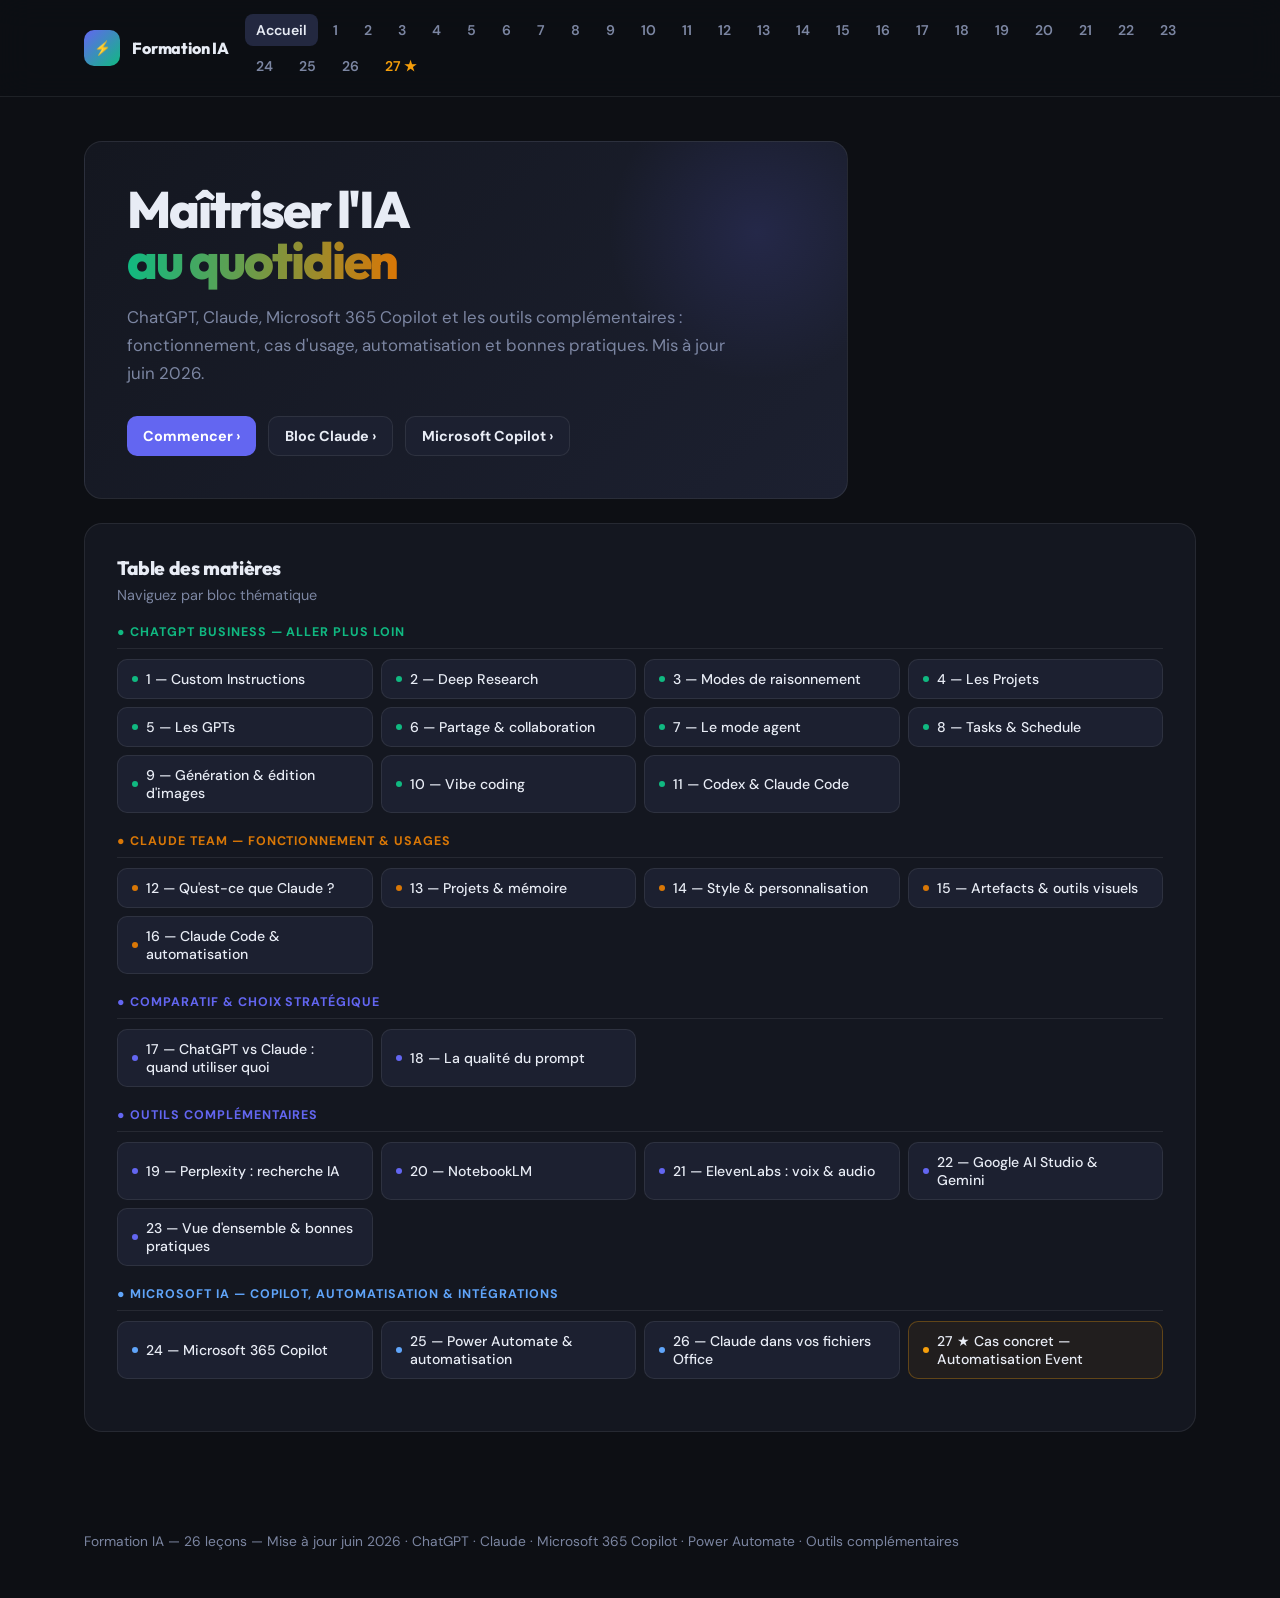
==== commit a0f27cef: "Add files via upload" ====
--- a/index.html
+++ b/index.html
@@ -626,6 +626,7 @@
       <a class="nav-link" href="#lecon-24">24</a>
       <a class="nav-link" href="#lecon-25">25</a>
       <a class="nav-link" href="#lecon-26">26</a>
+      <a class="nav-link" href="#lecon-27" style="color:#f59e0b">27 ★</a>
     </nav>
   </div>
 </header>
@@ -705,6 +706,7 @@
         <a class="toc-link" href="#lecon-24"><span class="toc-dot" style="background:#60a5fa"></span>24 — Microsoft 365 Copilot</a>
         <a class="toc-link" href="#lecon-25"><span class="toc-dot" style="background:#60a5fa"></span>25 — Power Automate & automatisation</a>
         <a class="toc-link" href="#lecon-26"><span class="toc-dot" style="background:#60a5fa"></span>26 — Claude dans vos fichiers Office</a>
+        <a class="toc-link" href="#lecon-27" style="border-color:rgba(245,158,11,0.3);background:rgba(245,158,11,0.06)"><span class="toc-dot" style="background:#f59e0b"></span>27 ★ Cas concret — Automatisation Event</a>
       </div>
     </div>
   </div>
@@ -2188,6 +2190,233 @@
   </div>
 </section>
 
+<!-- ========== LEÇON 27 — Cas concret : Automatisation Event ========== -->
+<section class="page" id="lecon-27">
+  <div class="lesson-header">
+    <div>
+      <div class="tag" style="background:rgba(245,158,11,0.12);color:#f59e0b">★ Cas concret — Leçon 27</div>
+      <h2>Automatisation des demandes Event</h2>
+    </div>
+    <a class="btn btn-secondary" href="#accueil">↩ Retour</a>
+  </div>
+
+  <div class="card lesson-card" style="margin-bottom:18px;border-color:rgba(245,158,11,0.25);background:linear-gradient(135deg,rgba(245,158,11,0.06),var(--surface))">
+    <p style="color:var(--text);font-size:1rem;line-height:1.7;">Ce chapitre présente une application <strong>réelle et concrète</strong> de Power Automate et de l'IA au sein de notre organisation. L'objectif : aider l'équipe Event à traiter plus rapidement les demandes reçues par email, sans rien automatiser qui ne soit d'abord validé par un humain.</p>
+  </div>
+
+  <div class="lesson-grid">
+
+    <div class="card lesson-card">
+      <h3>Le problème à résoudre</h3>
+      <p>L'équipe Event reçoit des demandes par email concernant des salles, banquets, séminaires, groupes et événements privés. Chaque demande nécessite de :</p>
+      <div class="example-list">
+        <div class="example"><strong>Relire l'email et comprendre la demande</strong><span>Type d'événement, date, nombre de personnes, besoins restauration/technique/hébergement...</span></div>
+        <div class="example"><strong>Créer une fiche de suivi manuellement</strong><span>Souvent dans un fichier Excel partagé — risques de doublons, de conflits et d'oublis.</span></div>
+        <div class="example"><strong>Rédiger une première réponse</strong><span>Remercier, reformuler ce qui a été compris, demander les informations manquantes.</span></div>
+        <div class="example"><strong>Notifier l'équipe</strong><span>S'assurer que la bonne personne est au courant et prend en charge la demande.</span></div>
+      </div>
+      <div class="highlight highlight-warn" style="margin-top:12px;"><strong>Risques sans automatisation</strong>Demandes oubliées, informations non structurées, temps perdu à recopier, difficulté à prioriser, pas de vue d'ensemble sur le volume et les statuts.</div>
+    </div>
+
+    <div class="card lesson-card">
+      <h3>La solution proposée — Vue d'ensemble</h3>
+      <p>Un flux Power Automate déclenché à chaque nouvel email entrant dans le dossier Event. L'IA analyse, extrait, structure et prépare — l'équipe valide et décide.</p>
+      <div class="flow">
+        <div class="flow-box"><strong>📧 Email client reçu</strong><span>Dossier Outlook dédié "Event"</span></div>
+        <div class="arrow">↓</div>
+        <div class="flow-box"><strong>🤖 Power Automate détecte le mail</strong><span>Déclencheur automatique</span></div>
+        <div class="arrow">↓</div>
+        <div class="flow-box"><strong>🧠 L'IA analyse et extrait les infos</strong><span>Type, date, nombre, besoins, priorité...</span></div>
+        <div class="arrow">↓</div>
+        <div class="flow-box"><strong>📋 Fiche créée dans SharePoint</strong><span>Tous les champs remplis automatiquement</span></div>
+        <div class="arrow">↓</div>
+        <div class="flow-box"><strong>✍️ Brouillon de réponse généré</strong><span>Stocké dans la fiche, non envoyé</span></div>
+        <div class="arrow">↓</div>
+        <div class="flow-box"><strong>🔔 Notification Teams à l'équipe</strong><span>Résumé de la demande + lien vers la fiche</span></div>
+        <div class="arrow">↓</div>
+        <div class="flow-box"><strong>✅ Validation humaine obligatoire</strong><span>L'équipe vérifie, complète et envoie</span></div>
+      </div>
+    </div>
+
+    <div class="card lesson-card">
+      <h3>Exemple concret — Email entrant</h3>
+      <div class="example">
+        <strong>Email reçu d'un client</strong>
+        <span style="font-style:italic;display:block;margin-top:6px;padding:12px;background:var(--surface-3);border-radius:8px;line-height:1.7;">"Bonjour, nous cherchons une salle pour un séminaire d'entreprise le 18 septembre. Nous serions environ 45 personnes. Nous souhaitons une formule avec café d'accueil, lunch et projection. Pouvez-vous nous envoyer une proposition ? Bien à vous, Jean Dupont — Société ABC"</span>
+      </div>
+      <div style="margin-top:14px;">
+        <h3 style="margin-bottom:8px;">Fiche générée automatiquement</h3>
+        <table class="compare-table">
+          <tbody>
+            <tr><td>Type de demande</td><td style="color:var(--gpt)">Séminaire</td></tr>
+            <tr><td>Date souhaitée</td><td style="color:var(--gpt)">18 septembre</td></tr>
+            <tr><td>Nombre de personnes</td><td style="color:var(--gpt)">45</td></tr>
+            <tr><td>Restauration</td><td style="color:var(--gpt)">Café d'accueil + lunch</td></tr>
+            <tr><td>Technique</td><td style="color:var(--gpt)">Projection</td></tr>
+            <tr><td>Société</td><td style="color:var(--gpt)">Société ABC</td></tr>
+            <tr><td>Contact</td><td style="color:var(--gpt)">Jean Dupont</td></tr>
+            <tr><td>Statut</td><td style="color:var(--gpt)">Nouveau</td></tr>
+            <tr><td>Infos manquantes</td><td style="color:#f87171">Horaire, configuration salle, budget</td></tr>
+            <tr><td>Action recommandée</td><td style="color:var(--gpt)">Vérifier disponibilité → proposition</td></tr>
+          </tbody>
+        </table>
+      </div>
+    </div>
+
+    <div class="card lesson-card">
+      <h3>Brouillon de réponse généré</h3>
+      <p>L'IA rédige automatiquement une première réponse professionnelle, stockée dans la fiche SharePoint. Elle n'est <strong>jamais envoyée automatiquement</strong>.</p>
+      <div class="example">
+        <strong>Brouillon généré</strong>
+        <span style="font-style:italic;display:block;margin-top:6px;padding:12px;background:var(--surface-3);border-radius:8px;line-height:1.7;">"Bonjour Monsieur Dupont, merci pour votre demande concernant l'organisation d'un séminaire pour environ 45 personnes le 18 septembre. Nous allons vérifier nos disponibilités et revenir vers vous avec une proposition adaptée comprenant la salle, l'accueil café, le lunch et les besoins de projection. Pourriez-vous également nous préciser l'horaire souhaité ainsi que la configuration de salle souhaitée ? Bien à vous, L'équipe Event"</span>
+      </div>
+      <div class="highlight highlight-warn" style="margin-top:12px;"><strong>Règle absolue</strong>Ce brouillon doit être relu et validé par un membre de l'équipe avant tout envoi. L'automatisation prépare — elle ne décide pas.</div>
+    </div>
+
+    <div class="card lesson-card">
+      <h3>Notification Teams reçue par l'équipe</h3>
+      <p>Dès qu'une nouvelle demande est détectée, un message automatique est posté dans le canal Teams de l'équipe Event :</p>
+      <div class="example">
+        <strong>Message Teams automatique</strong>
+        <span style="display:block;margin-top:6px;padding:14px;background:var(--surface-3);border-radius:8px;line-height:1.8;font-size:0.9rem;">
+          🆕 <strong>Nouvelle demande Event reçue</strong><br>
+          Type : Séminaire &nbsp;|&nbsp; Client : Société ABC &nbsp;|&nbsp; Contact : Jean Dupont<br>
+          Date souhaitée : 18 septembre &nbsp;|&nbsp; Participants : 45<br>
+          Priorité : Normale &nbsp;|&nbsp; Statut : Nouveau<br><br>
+          ⚠️ Infos manquantes : horaire précis, configuration salle, budget<br>
+          ➡️ Prochaine action : vérifier les disponibilités et compléter la fiche<br><br>
+          🔗 <span style="color:#6366f1">Voir la fiche SharePoint →</span>
+        </span>
+      </div>
+      <p style="margin-top:10px;">Plus besoin de surveiller la boîte mail en permanence. La demande arrive directement là où travaille l'équipe.</p>
+    </div>
+
+    <div class="card lesson-card">
+      <h3>Les informations extraites automatiquement</h3>
+      <div class="chips">
+        <div class="chip">Nom du contact</div>
+        <div class="chip">Société</div>
+        <div class="chip">Email & téléphone</div>
+        <div class="chip">Type de demande</div>
+        <div class="chip">Date souhaitée</div>
+        <div class="chip">Heure début / fin</div>
+        <div class="chip">Nombre de personnes</div>
+        <div class="chip">Restauration</div>
+        <div class="chip">Hébergement</div>
+        <div class="chip">Technique</div>
+        <div class="chip">Budget (si mentionné)</div>
+        <div class="chip">Infos manquantes</div>
+        <div class="chip">Niveau de maturité</div>
+        <div class="chip">Priorité</div>
+        <div class="chip">Action recommandée</div>
+      </div>
+      <div class="highlight highlight-info" style="margin-top:14px;"><strong>Niveau de maturité</strong>L'IA évalue automatiquement si la demande est complète (Élevé), partielle (Moyen) ou trop vague pour être qualifiée (Faible). Cela aide l'équipe à prioriser sans relire chaque email.</div>
+    </div>
+
+    <div class="card lesson-card">
+      <h3>Statuts de suivi des demandes</h3>
+      <table class="compare-table">
+        <thead><tr><th>Statut</th><th>Signification</th></tr></thead>
+        <tbody>
+          <tr><td style="color:#6ee7b7">Nouveau</td><td>Demande reçue, pas encore traitée</td></tr>
+          <tr><td style="color:#fcd34d">À qualifier</td><td>Informations insuffisantes</td></tr>
+          <tr><td style="color:#fcd34d">À vérifier</td><td>Disponibilité ou faisabilité à confirmer</td></tr>
+          <tr><td style="color:#a5b4fc">Brouillon prêt</td><td>Réponse préparée, en attente de validation</td></tr>
+          <tr><td style="color:#a5b4fc">Proposition envoyée</td><td>Une offre a été envoyée au client</td></tr>
+          <tr><td style="color:#f87171">À relancer</td><td>En attente de retour client</td></tr>
+          <tr><td style="color:#6ee7b7">Confirmé</td><td>Demande validée par le client</td></tr>
+          <tr><td style="color:var(--muted)">Perdu / Hors périmètre</td><td>Demande abandonnée, refusée ou non Event</td></tr>
+        </tbody>
+      </table>
+    </div>
+
+    <div class="card lesson-card">
+      <h3>Pourquoi SharePoint plutôt qu'Excel</h3>
+      <div class="example-list">
+        <div class="example"><strong>Suivi multi-utilisateur propre</strong><span>Plusieurs membres de l'équipe peuvent travailler simultanément sans conflits de fichier.</span></div>
+        <div class="example"><strong>Vues filtrées</strong><span>"Afficher uniquement les demandes du jour", "Trier par priorité", "Voir les dossiers À relancer" — en un clic.</span></div>
+        <div class="example"><strong>Intégration native Power Automate</strong><span>Créer une fiche SharePoint depuis un flux est simple et fiable. Excel partagé est fragile dès que plusieurs personnes y accèdent en même temps.</span></div>
+        <div class="example"><strong>Traçabilité</strong><span>Historique des modifications, qui a changé quoi et quand.</span></div>
+      </div>
+      <div class="highlight highlight-info" style="margin-top:12px;"><strong>Pour démarrer</strong>Excel peut fonctionner pour un test rapide. Mais dès que l'équipe adopte le flux, passer à une liste SharePoint est fortement recommandé.</div>
+    </div>
+
+    <div class="card lesson-card">
+      <h3>Version 1 recommandée — Commencer simple</h3>
+      <p>Inutile de tout automatiser dès le départ. La version 1 couvre l'essentiel avec un risque minimal :</p>
+      <div class="steps">
+        <div class="step"><div class="step-num">1</div><div><strong>Détection d'un nouvel email dans le dossier Event</strong><br>Créer une règle Outlook qui déplace automatiquement les emails Event dans un dossier dédié.</div></div>
+        <div class="step"><div class="step-num">2</div><div><strong>Extraction des informations principales par l'IA</strong><br>Type, date, personnes, besoins, priorité, infos manquantes.</div></div>
+        <div class="step"><div class="step-num">3</div><div><strong>Création automatique de la fiche SharePoint</strong><br>Tous les champs remplis. Statut initial : "Nouveau".</div></div>
+        <div class="step"><div class="step-num">4</div><div><strong>Génération du brouillon de réponse</strong><br>Stocké dans la fiche. Jamais envoyé automatiquement.</div></div>
+        <div class="step"><div class="step-num">5</div><div><strong>Notification Teams à l'équipe</strong><br>Résumé de la demande avec lien vers la fiche.</div></div>
+        <div class="step"><div class="step-num">6</div><div><strong>Validation humaine — toujours</strong><br>L'équipe Event vérifie, complète et envoie la réponse.</div></div>
+      </div>
+    </div>
+
+    <div class="card lesson-card">
+      <h3>Ce qu'on n'automatise pas (encore)</h3>
+      <div class="example-list">
+        <div class="example"><strong>❌ Envoi direct au client</strong><span>Un humain relit et envoie toujours. Aucune réponse commerciale ne part sans validation.</span></div>
+        <div class="example"><strong>❌ Confirmation de disponibilité</strong><span>Le flux ne confirme rien. Il prépare uniquement la qualification.</span></div>
+        <div class="example"><strong>❌ Génération de devis</strong><span>Réservé à la version 2, après validation du flux de base.</span></div>
+        <div class="example"><strong>❌ Relances automatiques</strong><span>Gérées manuellement dans un premier temps.</span></div>
+      </div>
+      <div class="highlight highlight-claude" style="margin-top:12px;"><strong>Version 2 — Pour la suite</strong>Relances automatiques des demandes sans réponse, attribution à un membre de l'équipe, génération de propositions commerciales, tableau de bord hebdomadaire, suivi des conversions (demande → proposition → confirmation → perdu).</div>
+    </div>
+
+    <div class="card lesson-card">
+      <h3>Bénéfices attendus</h3>
+      <div class="lesson-grid" style="gap:12px;margin-top:4px;">
+        <div>
+          <p style="font-weight:700;color:var(--gpt);margin-bottom:8px;">Pour l'équipe Event</p>
+          <div class="chips">
+            <div class="chip chip-gpt">Moins de temps à recopier</div>
+            <div class="chip chip-gpt">Meilleure visibilité</div>
+            <div class="chip chip-gpt">Moins d'oublis</div>
+            <div class="chip chip-gpt">Meilleure priorisation</div>
+            <div class="chip chip-gpt">Historique centralisé</div>
+          </div>
+        </div>
+        <div>
+          <p style="font-weight:700;color:var(--claude);margin-bottom:8px;">Pour le management</p>
+          <div class="chips">
+            <div class="chip chip-claude">Vue sur le volume</div>
+            <div class="chip chip-claude">Suivi des dossiers ouverts</div>
+            <div class="chip chip-claude">Identification des blocages</div>
+            <div class="chip chip-claude">Analyse commerciale</div>
+          </div>
+        </div>
+      </div>
+    </div>
+
+    <div class="card lesson-card">
+      <h3>Risques et mesures de contrôle</h3>
+      <table class="compare-table">
+        <thead><tr><th>Risque</th><th>Mesure de contrôle</th></tr></thead>
+        <tbody>
+          <tr><td>Mauvaise extraction d'une date ou d'un nombre</td><td>Validation humaine obligatoire avant toute action</td></tr>
+          <tr><td>Email ambigu ou incomplet</td><td>Statut automatique "À qualifier"</td></tr>
+          <tr><td>Trop de faux positifs (emails non Event)</td><td>Dossier Outlook dédié + filtre mots-clés</td></tr>
+          <tr><td>Brouillon de réponse inadapté</td><td>Jamais envoyé sans relecture humaine</td></tr>
+          <tr><td>Adoption faible par l'équipe</td><td>Commencer simple, tester sur quelques semaines</td></tr>
+        </tbody>
+      </table>
+    </div>
+
+    <div class="card lesson-card">
+      <h3>Proposition de pilote</h3>
+      <div class="example-list">
+        <div class="example"><strong>Durée recommandée</strong><span>2 à 4 semaines sur un dossier Outlook Event dédié.</span></div>
+        <div class="example"><strong>Critères de succès</strong><span>Au moins 80 % des demandes Event correctement détectées. Champs principaux extraits dans la majorité des cas. L'équipe gagne du temps. Aucune réponse incorrecte envoyée automatiquement.</span></div>
+        <div class="example"><strong>Ce qu'on mesure</strong><span>Nombre de fiches créées automatiquement, qualité des extractions, utilité des brouillons, adoption par l'équipe, erreurs rencontrées.</span></div>
+      </div>
+      <div class="highlight" style="background:rgba(245,158,11,0.1);border:1px solid rgba(245,158,11,0.25);color:#fcd34d;margin-top:12px;"><strong>Ce que ce cas démontre</strong>Une automatisation utile ne remplace pas les gens — elle prépare leur travail. L'équipe Event garde le contrôle total sur chaque décision commerciale. L'IA s'occupe de la partie fastidieuse : lire, structurer, rédiger un premier jet. Les humains s'occupent de la partie qui compte : comprendre, juger, décider et répondre.</div>
+    </div>
+
+  </div>
+</section>
+
 </main>
 
 <footer>
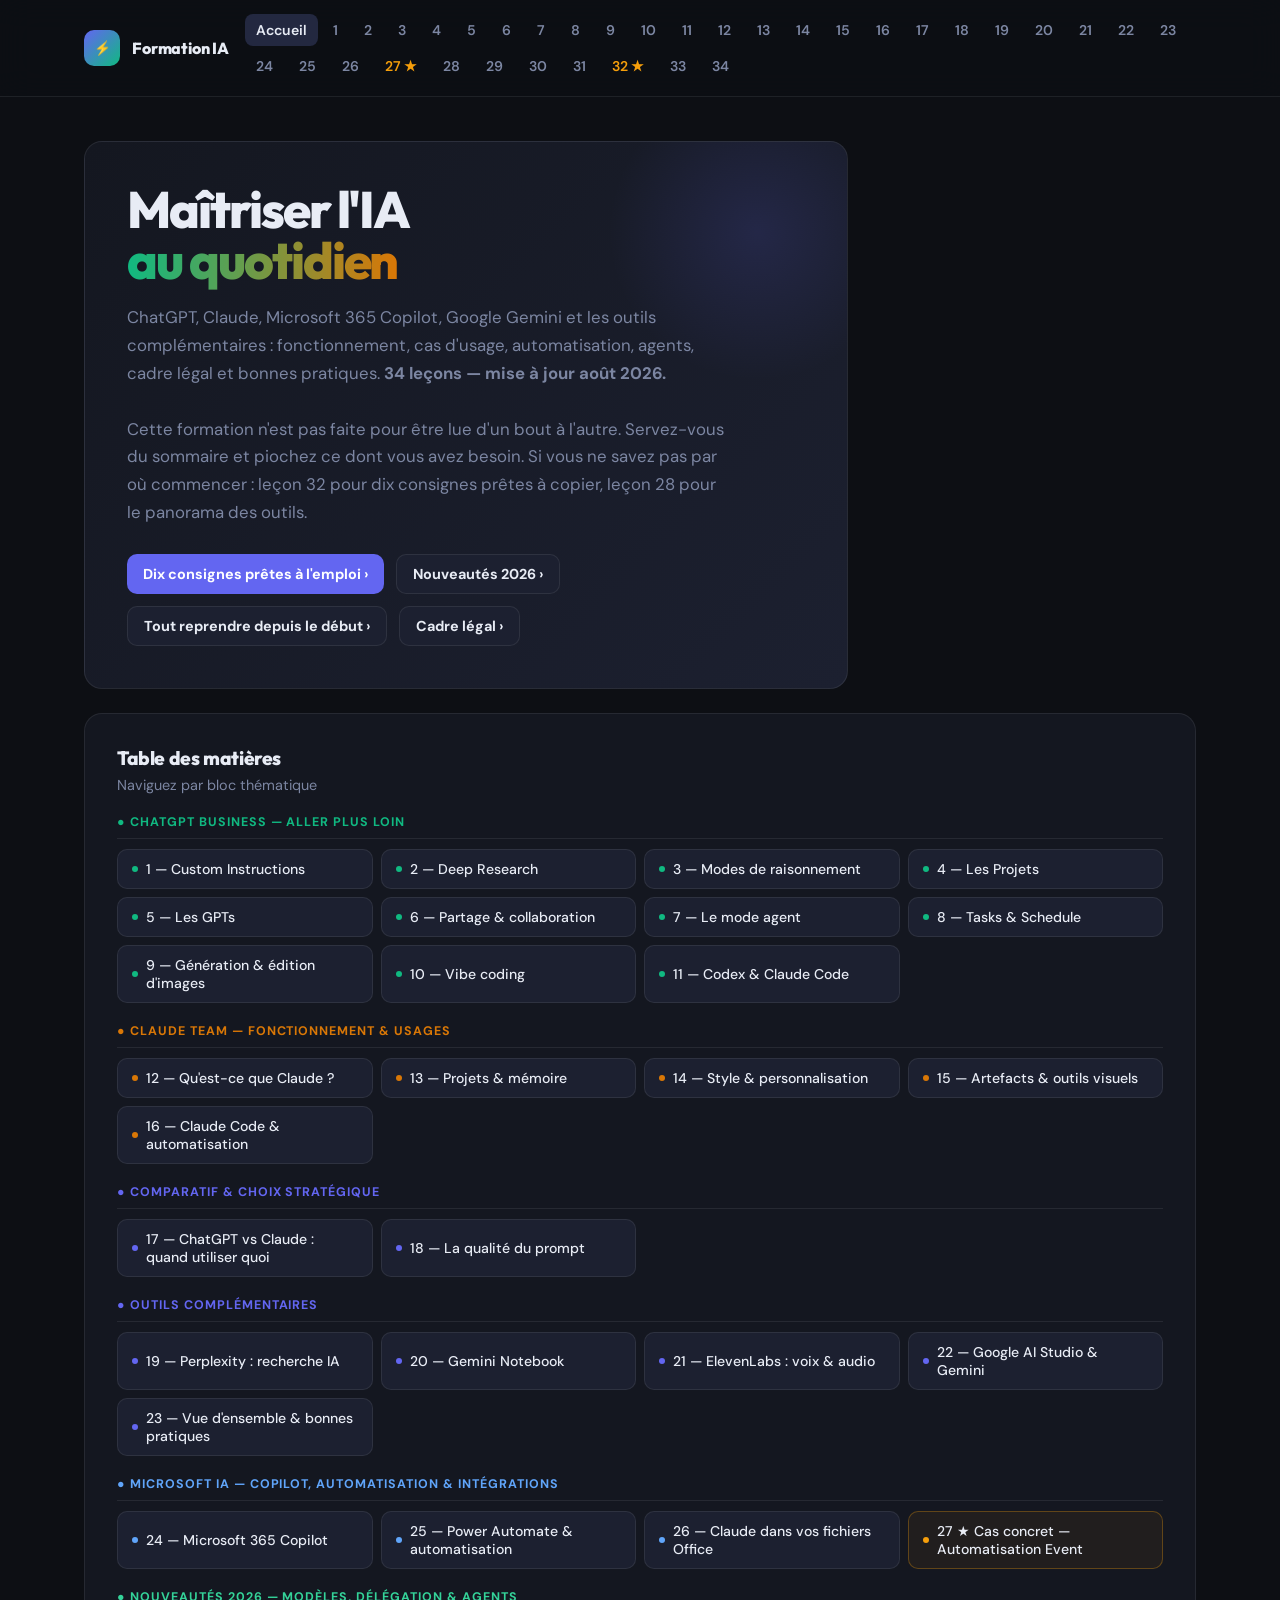
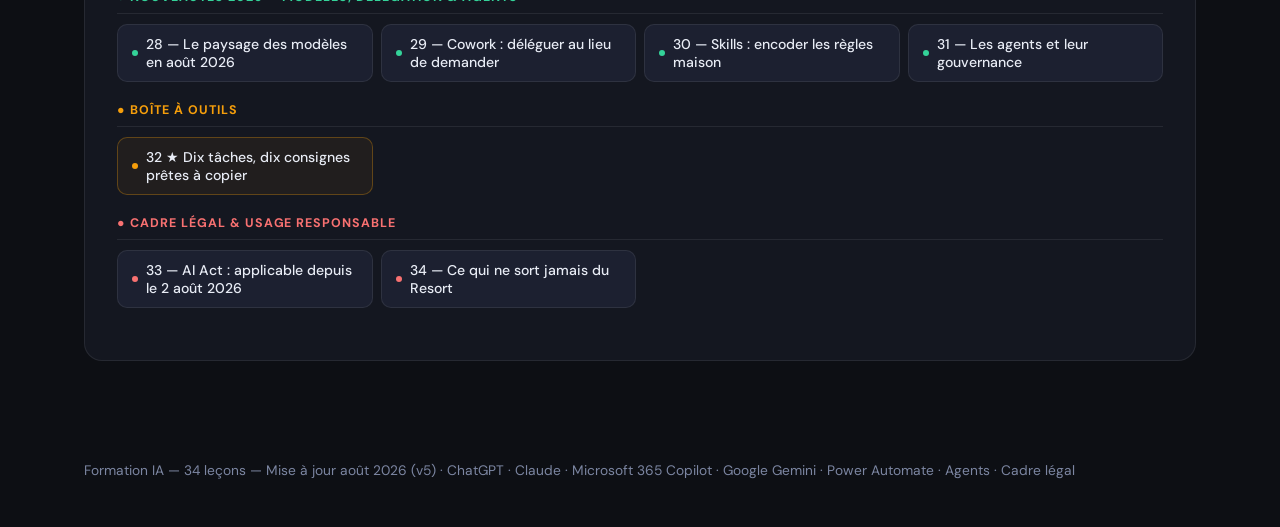
==== commit 8342fcee: "v5 aout 2026 : mise a jour et extension a 34 lecons Mises a jour des lecons existantes : - Lecon 3 r" ====
--- a/index.html
+++ b/index.html
@@ -3,7 +3,7 @@
 <head>
   <meta charset="UTF-8" />
   <meta name="viewport" content="width=device-width, initial-scale=1.0" />
-  <title>Formation IA — Maîtriser vos outils IA (v4 — juin 2026)</title>
+  <title>Formation IA — Maîtriser vos outils IA (v5 — août 2026)</title>
   <link rel="preconnect" href="https://fonts.googleapis.com">
   <link href="https://fonts.googleapis.com/css2?family=Outfit:wght@400;600;700;800;900&family=DM+Sans:wght@400;500;600&display=swap" rel="stylesheet">
   <style>
@@ -627,6 +627,13 @@
       <a class="nav-link" href="#lecon-25">25</a>
       <a class="nav-link" href="#lecon-26">26</a>
       <a class="nav-link" href="#lecon-27" style="color:#f59e0b">27 ★</a>
+      <a class="nav-link" href="#lecon-28">28</a>
+      <a class="nav-link" href="#lecon-29">29</a>
+      <a class="nav-link" href="#lecon-30">30</a>
+      <a class="nav-link" href="#lecon-31">31</a>
+      <a class="nav-link" href="#lecon-32" style="color:#f59e0b">32 ★</a>
+      <a class="nav-link" href="#lecon-33">33</a>
+      <a class="nav-link" href="#lecon-34">34</a>
     </nav>
   </div>
 </header>
@@ -639,12 +646,16 @@
     <div class="card hero-main">
       <h1 class="hero-title">Maîtriser l'IA<br><em>au quotidien</em></h1>
       <p class="hero-lead">
-        ChatGPT, Claude, Microsoft 365 Copilot et les outils complémentaires : fonctionnement, cas d'usage, automatisation et bonnes pratiques. Mis à jour juin 2026.
+        ChatGPT, Claude, Microsoft 365 Copilot, Google Gemini et les outils complémentaires : fonctionnement, cas d'usage, automatisation, agents, cadre légal et bonnes pratiques. <strong>34 leçons — mise à jour août 2026.</strong>
+      </p>
+      <p class="hero-lead" style="margin-top:10px;">
+        Cette formation n'est pas faite pour être lue d'un bout à l'autre. Servez-vous du sommaire et piochez ce dont vous avez besoin. Si vous ne savez pas par où commencer : leçon 32 pour dix consignes prêtes à copier, leçon 28 pour le panorama des outils.
       </p>
       <div style="display:flex;gap:12px;flex-wrap:wrap;">
-        <a class="btn btn-primary" href="#lecon-1">Commencer ›</a>
-        <a class="btn btn-secondary" href="#lecon-12">Bloc Claude ›</a>
-        <a class="btn btn-secondary" href="#lecon-24">Microsoft Copilot ›</a>
+        <a class="btn btn-primary" href="#lecon-32">Dix consignes prêtes à l'emploi ›</a>
+        <a class="btn btn-secondary" href="#lecon-28">Nouveautés 2026 ›</a>
+        <a class="btn btn-secondary" href="#lecon-1">Tout reprendre depuis le début ›</a>
+        <a class="btn btn-secondary" href="#lecon-33">Cadre légal ›</a>
       </div>
     </div>
   </div>
@@ -693,7 +704,7 @@
       <div class="toc-group-label tools">● Outils complémentaires</div>
       <div class="toc-grid">
         <a class="toc-link" href="#lecon-19"><span class="toc-dot" style="background:var(--accent)"></span>19 — Perplexity : recherche IA</a>
-        <a class="toc-link" href="#lecon-20"><span class="toc-dot" style="background:var(--accent)"></span>20 — NotebookLM</a>
+        <a class="toc-link" href="#lecon-20"><span class="toc-dot" style="background:var(--accent)"></span>20 — Gemini Notebook</a>
         <a class="toc-link" href="#lecon-21"><span class="toc-dot" style="background:var(--accent)"></span>21 — ElevenLabs : voix & audio</a>
         <a class="toc-link" href="#lecon-22"><span class="toc-dot" style="background:var(--accent)"></span>22 — Google AI Studio & Gemini</a>
         <a class="toc-link" href="#lecon-23"><span class="toc-dot" style="background:var(--accent)"></span>23 — Vue d'ensemble & bonnes pratiques</a>
@@ -709,6 +720,31 @@
         <a class="toc-link" href="#lecon-27" style="border-color:rgba(245,158,11,0.3);background:rgba(245,158,11,0.06)"><span class="toc-dot" style="background:#f59e0b"></span>27 ★ Cas concret — Automatisation Event</a>
       </div>
     </div>
+
+    <div class="toc-group">
+      <div class="toc-group-label" style="color:#34d399">● Nouveautés 2026 — Modèles, délégation & agents</div>
+      <div class="toc-grid">
+        <a class="toc-link" href="#lecon-28"><span class="toc-dot" style="background:#34d399"></span>28 — Le paysage des modèles en août 2026</a>
+        <a class="toc-link" href="#lecon-29"><span class="toc-dot" style="background:#34d399"></span>29 — Cowork : déléguer au lieu de demander</a>
+        <a class="toc-link" href="#lecon-30"><span class="toc-dot" style="background:#34d399"></span>30 — Skills : encoder les règles maison</a>
+        <a class="toc-link" href="#lecon-31"><span class="toc-dot" style="background:#34d399"></span>31 — Les agents et leur gouvernance</a>
+      </div>
+    </div>
+
+    <div class="toc-group">
+      <div class="toc-group-label" style="color:#f59e0b">● Boîte à outils</div>
+      <div class="toc-grid">
+        <a class="toc-link" href="#lecon-32" style="border-color:rgba(245,158,11,0.3);background:rgba(245,158,11,0.06)"><span class="toc-dot" style="background:#f59e0b"></span>32 ★ Dix tâches, dix consignes prêtes à copier</a>
+      </div>
+    </div>
+
+    <div class="toc-group">
+      <div class="toc-group-label" style="color:#f87171">● Cadre légal & usage responsable</div>
+      <div class="toc-grid">
+        <a class="toc-link" href="#lecon-33"><span class="toc-dot" style="background:#f87171"></span>33 — AI Act : applicable depuis le 2 août 2026</a>
+        <a class="toc-link" href="#lecon-34"><span class="toc-dot" style="background:#f87171"></span>34 — Ce qui ne sort jamais du Resort</a>
+      </div>
+    </div>
   </div>
 </section>
 
@@ -821,40 +857,44 @@
   </div>
   <div class="lesson-grid">
     <div class="card lesson-card">
-      <h3>Les modes disponibles</h3>
-      <p>ChatGPT propose plusieurs niveaux de réflexion. Le bon choix dépend de la complexité de votre besoin et du temps disponible.</p>
+      <h3>La famille GPT-5.6 : Sol, Terra, Luna</h3>
+      <p>La logique de nommage a changé en 2026, et c'est utile à comprendre : <strong>le chiffre désigne la génération</strong> (5.6), <strong>le nom désigne un palier de capacité</strong> qui progresse à son propre rythme. Vous ne changez donc plus de modèle à chaque mise à jour : vous restez sur votre palier.</p>
       <div class="flow">
-        <div class="flow-box"><strong>GPT-4o (standard)</strong><span>Rapide. Pour tâches simples : email, reformulation, résumé court.</span></div>
-        <div class="arrow">↓</div>
-        <div class="flow-box"><strong>o4-mini (thinking)</strong><span>Raisonnement intermédiaire. Structuration, analyse, rédaction solide.</span></div>
-        <div class="arrow">↓</div>
-        <div class="flow-box"><strong>o3 (pro / extended)</strong><span>Raisonnement long et précis. Problèmes complexes, stratégie, cas multi-variables.</span></div>
-      </div>
-    </div>
-    <div class="card lesson-card">
-      <h3>Quand utiliser chaque mode</h3>
-      <div class="example-list">
-        <div class="example"><strong>GPT-4o standard</strong><span>Reformuler un texte, répondre à un email, traduire, générer une idée rapide, extraire des données d'un document.</span></div>
-        <div class="example"><strong>o4-mini (thinking)</strong><span>Structurer une note stratégique, analyser des options, préparer un plan d'action, rédiger un document de 2–3 pages.</span></div>
-        <div class="example"><strong>o3</strong><span>Analyse financière complexe, scénarios décisionnels, sujets très techniques, cas où la précision prime sur la rapidité.</span></div>
-      </div>
-    </div>
-    <div class="card lesson-card">
-      <h3>Modes vs Deep Research</h3>
-      <div class="example-list">
-        <div class="example"><strong>Les modes</strong><span>Contrôlent la profondeur de <em>raisonnement</em>. L'IA réfléchit plus ou moins longtemps sur ce qu'elle sait.</span></div>
-        <div class="example"><strong>Deep Research</strong><span>Ajoute une couche de <em>recherche</em> : l'IA parcourt le web pour trouver de l'information nouvelle.</span></div>
-        <div class="example"><strong>Combinaison optimale</strong><span>o3 + Deep Research = analyse très complète. À réserver aux sujets vraiment stratégiques.</span></div>
-      </div>
-      <div class="highlight highlight-claude"><strong>Chez Claude Team</strong>Les modèles Claude Opus 4 (puissant), Sonnet 4 (équilibré) et Haiku 3.5 (rapide) couvrent le même spectre. Sonnet 4 est l'équivalent fonctionnel de GPT-4o dans 95% des usages courants.</div>
+        <div class="flow-box"><strong>Luna</strong><span>Le plus rapide et le plus économique. Modèle par défaut de ChatGPT. Email, reformulation, traduction, résumé.</span></div>
+        <div class="arrow">↓</div>
+        <div class="flow-box"><strong>Terra</strong><span>L'équilibré, pour le travail quotidien sérieux. Analyse, structuration, rédaction longue, extraction documentaire.</span></div>
+        <div class="arrow">↓</div>
+        <div class="flow-box"><strong>Sol</strong><span>Le modèle phare : raisonnement long et tâches agentiques. Le plus coûteux, à réserver aux vrais cas complexes.</span></div>
+      </div>
+      <div class="highlight highlight-gpt"><strong>Nouveau — le curseur d'effort</strong>Sol expose un réglage de l'effort de raisonnement : vous choisissez combien de temps le modèle réfléchit, au lieu de changer de modèle. C'est le remplacement direct de l'ancienne logique « je passe sur o3 pour ce cas-ci ».</div>
+    </div>
+    <div class="card lesson-card">
+      <h3>Quand utiliser quel palier</h3>
+      <div class="example-list">
+        <div class="example"><strong>Luna</strong><span>Reformuler, répondre à un email, traduire, générer une idée rapide, classer des messages. La grande majorité de vos usages quotidiens.</span></div>
+        <div class="example"><strong>Terra</strong><span>Structurer une note, analyser des options, préparer un plan d'action, rédiger un document de 2–3 pages, extraire des données d'un dossier.</span></div>
+        <div class="example"><strong>Sol</strong><span>Analyse financière complexe, scénarios décisionnels multi-variables, sujets juridiques fins, agent autonome enchaînant plusieurs étapes.</span></div>
+      </div>
+      <div class="highlight highlight-info"><strong>La règle économique</strong>Pour une extraction de document, un assistant interne ou de la rédaction cadrée, Terra ou Luna donnent une qualité équivalente à Sol pour un coût trois à cinq fois inférieur. Monter en gamme « pour être sûr » est le réflexe le plus coûteux et le moins utile.</div>
+    </div>
+    <div class="card lesson-card">
+      <h3>Paliers vs Deep Research</h3>
+      <div class="example-list">
+        <div class="example"><strong>Le palier et l'effort</strong><span>Contrôlent la profondeur de <em>raisonnement</em>. Le modèle réfléchit plus ou moins longtemps sur ce qu'il sait déjà.</span></div>
+        <div class="example"><strong>Deep Research</strong><span>Ajoute une couche de <em>recherche</em> : l'outil parcourt le web pour trouver de l'information nouvelle. Voir leçon 2.</span></div>
+        <div class="example"><strong>Combinaison maximale</strong><span>Sol à effort élevé + Deep Research = l'analyse la plus complète possible. Coûteuse et lente : à réserver aux sujets réellement stratégiques.</span></div>
+      </div>
+      <div class="highlight highlight-claude"><strong>Chez Claude</strong>Même logique, vocabulaire différent. Claude Opus 5 (sorti le 24 juillet 2026) propose une <em>réflexion adaptative par défaut</em> — il décide seul s'il doit réfléchir longtemps — et un réglage d'effort à cinq niveaux si vous voulez forcer. Fenêtre de contexte d'un million de tokens, soit l'équivalent de plusieurs milliers de pages dans une seule conversation. Détail en leçon 12.</div>
     </div>
     <div class="card lesson-card">
       <h3>À retenir</h3>
       <div class="example-list">
-        <div class="example"><strong>Ne pas toujours viser le mode le plus puissant</strong><span>o3 pour écrire un email = sur-traitement inutile et lent.</span></div>
-        <div class="example"><strong>Augmenter le mode si la réponse déçoit</strong><span>Si le résultat est trop superficiel, passez au niveau supérieur et redemandez.</span></div>
-        <div class="example"><strong>Les quotas varient par mode</strong><span>o3 et Deep Research sont limités en nombre de requêtes par mois sur le plan Business.</span></div>
-      </div>
+        <div class="example"><strong>Ne visez pas systématiquement le palier le plus élevé</strong><span>Sol pour écrire un email : plus lent, plus cher, pas meilleur.</span></div>
+        <div class="example"><strong>Montez d'un palier si la réponse déçoit</strong><span>Si le résultat est superficiel, changez de palier ou augmentez l'effort, puis redemandez. Inutile de reformuler dix fois sur Luna.</span></div>
+        <div class="example"><strong>Les quotas varient par palier</strong><span>Sol et Deep Research restent limités en nombre de requêtes selon le plan.</span></div>
+        <div class="example"><strong>Les noms changeront encore</strong><span>Ce qui ne changera pas : trois paliers rapide / équilibré / lourd, chez tous les éditeurs. Retenez la logique, pas les noms.</span></div>
+      </div>
+      <div class="highlight highlight-info"><strong>Modèles retirés en 2026</strong>o3 a été retiré de ChatGPT le 26 août 2026 et GPT-4.5 le 27 juin 2026. Si vous avez d'anciennes procédures internes qui nomment ces modèles, elles sont à corriger.</div>
     </div>
   </div>
 </section>
@@ -895,7 +935,7 @@
         <div class="example"><strong>Suivi d'un dossier stratégique</strong><span>Toutes les analyses d'un projet d'acquisition ou de partenariat regroupées.</span></div>
         <div class="example"><strong>Pilotage d'un département</strong><span>Contexte métier permanent pour générer rapports, comptes rendus et notes rapidement.</span></div>
       </div>
-      <div class="highlight highlight-claude"><strong>Chez Claude Team</strong>Équivalent direct avec les "Projets" Claude. Fonctionnalité similaire avec un avantage : la fenêtre de contexte de Claude est plus grande (200k tokens vs ~128k pour GPT-4o), permettant d'uploader des documents plus longs.</div>
+      <div class="highlight highlight-claude"><strong>Chez Claude Team</strong>Équivalent direct avec les "Projets" Claude. Fonctionnalité similaire avec un avantage : la fenêtre de contexte de Claude est plus grande (1 million de tokens chez Claude Opus 5), permettant d'uploader des documents plus longs.</div>
     </div>
     <div class="card lesson-card">
       <h3>À retenir</h3>
@@ -1112,7 +1152,7 @@
   <div class="lesson-grid">
     <div class="card lesson-card">
       <h3>Générer une image</h3>
-      <p>ChatGPT intègre DALL-E 3 (et GPT-4o image generation). Décrivez ce que vous voulez en langage naturel, précis.</p>
+      <p>ChatGPT intègre la génération d'images de la famille GPT-5.6. Décrivez ce que vous voulez en langage naturel, précis.</p>
       <div class="example-list">
         <div class="example"><strong>Illustration pour présentation</strong><span>"Crée une illustration minimaliste en flat design représentant une équipe qui collabore autour d'une table lumineuse, style corporate moderne, palette bleue."</span></div>
         <div class="example"><strong>Visuels réseaux sociaux</strong><span>"Image pour LinkedIn : chiffre 85% en grand sur fond sombre, style graphique épuré, accentuation en vert."</span></div>
@@ -1265,21 +1305,33 @@
   <div class="lesson-grid">
     <div class="card lesson-card">
       <h3>Qu'est-ce que Claude ?</h3>
-      <p>Claude est l'assistant IA d'Anthropic. L'offre Claude Team donne accès à Claude Sonnet 4 et Opus 4 — les modèles les plus avancés d'Anthropic.</p>
+      <p>Claude est l'assistant IA d'Anthropic. Le modèle de référence est <strong>Claude Opus 5</strong>, sorti le 24 juillet 2026, état de l'art sur le travail de bureau, le code et les tâches agentiques.</p>
       <div class="chips">
-        <div class="chip-claude chip">Claude Haiku 3.5 — Rapide</div>
-        <div class="chip-claude chip">Claude Sonnet 4 — Équilibré</div>
-        <div class="chip-claude chip">Claude Opus 4 — Puissant</div>
-      </div>
-      <div class="highlight highlight-claude" style="margin-top:16px;"><strong>Plan Team</strong>Accès aux modèles les plus récents, fenêtre de contexte étendue (200 000 tokens), projets partagés, données non utilisées pour l'entraînement.</div>
+        <div class="chip-claude chip">Claude Haiku — Rapide</div>
+        <div class="chip-claude chip">Claude Sonnet 5 — Équilibré</div>
+        <div class="chip-claude chip">Claude Opus 5 — Le plus capable</div>
+      </div>
+      <div class="highlight highlight-claude" style="margin-top:16px;"><strong>Ce qu'apporte Opus 5</strong>Fenêtre de contexte d'<strong>un million de tokens</strong> (contre 200 000 auparavant), jusqu'à 128 000 tokens en sortie, réflexion adaptative par défaut et réglage de l'effort à cinq niveaux.</div>
+      <div class="highlight highlight-info"><strong>Votre siège Team</strong>Un siège <em>standard</em> inclut déjà toutes les fonctionnalités — Cowork et Claude Code compris. Le siège <em>premium</em> ne change pas les fonctionnalités : il multiplie par cinq le volume d'usage mensuel. Vos données ne servent pas à l'entraînement.</div>
     </div>
     <div class="card lesson-card">
       <h3>En quoi Claude est différent de ChatGPT</h3>
       <div class="example-list">
         <div class="example"><strong>Suivre des instructions complexes</strong><span>Claude excelle à respecter des consignes longues, nuancées et à plusieurs niveaux, là où ChatGPT simplifie parfois.</span></div>
-        <div class="example"><strong>Fenêtre de contexte plus grande</strong><span>200k tokens = analyser des documents très longs (rapport annuel complet, contrat volumineux) en une seule fois.</span></div>
-        <div class="example"><strong>Ton plus naturel et nuancé</strong><span>Les textes produits par Claude sont généralement moins "robotiques", plus adaptés à la communication professionnelle.</span></div>
+        <div class="example"><strong>Fenêtre de contexte d'un million de tokens</strong><span>Soit plusieurs milliers de pages dans une seule conversation : un rapport annuel complet, une convention collective, un dossier entier de contrats.</span></div>
+        <div class="example"><strong>Ton plus naturel et nuancé</strong><span>Les textes produits sont généralement moins « robotiques », plus adaptés à la communication professionnelle.</span></div>
         <div class="example"><strong>Rigueur sur les incertitudes</strong><span>Claude signale explicitement ce qu'il ne sait pas plutôt que d'inventer. Crucial pour les analyses factuelles.</span></div>
+        <div class="example"><strong>Travail sur fichiers et sur machine</strong><span>C'est la vraie différence de 2026 : via Cowork et Claude Code, Claude n'est plus seulement un interlocuteur, il exécute. Leçons 29 et 16.</span></div>
+      </div>
+    </div>
+    <div class="card lesson-card">
+      <h3>Les quatre portes d'entrée</h3>
+      <p>La plupart des utilisateurs ne connaissent que la première. C'est probablement le tableau le plus utile de ce bloc.</p>
+      <div class="example-list">
+        <div class="example"><strong>Conversation</strong><span>Une question, une rédaction, une reformulation. L'usage quotidien, celui que vous connaissez.</span></div>
+        <div class="example"><strong>Projets</strong><span>Un dossier récurrent. Vous déposez une fois vos documents et vos consignes, Claude les connaît ensuite à chaque conversation. Leçon 13.</span></div>
+        <div class="example"><strong>Cowork</strong><span>Une tâche à exécuter sur des fichiers, pas une question à poser. Vous décrivez le résultat, il rend des fichiers finis. Aucune ligne de commande. Leçon 29.</span></div>
+        <div class="example"><strong>Claude Code</strong><span>Accès réel à vos fichiers et à vos dépôts. Pour tout ce qui touche un site, un outil interne, votre machine. Leçon 16.</span></div>
       </div>
     </div>
     <div class="card lesson-card">
@@ -1541,7 +1593,7 @@
           </tr>
           <tr>
             <td>Génération d'images</td>
-            <td>⭐ Natif (DALL-E 3 + GPT-4o)</td>
+            <td>⭐ Natif (famille GPT-5.6)</td>
             <td>❌ Pas de génération d'images</td>
           </tr>
           <tr>
@@ -1699,6 +1751,8 @@
         <div class="example"><strong>Spaces</strong><span>Espaces de recherche thématiques avec contexte persistant (similaire aux projets). Utile pour la veille sectorielle.</span></div>
         <div class="example"><strong>Deep Research</strong><span>Mode approfondi comparable à ChatGPT et Claude. Produit des rapports avec sources exhaustives.</span></div>
         <div class="example"><strong>Focus modes</strong><span>Cibler la recherche : Academic (papers scientifiques), News (actualités récentes), YouTube, etc.</span></div>
+        <div class="example"><strong>Perplexity Create</strong><span>Anciennement « Labs ». Va au-delà de la réponse : produit des rapports, des feuilles de calcul, des tableaux de bord et même de petites applications à partir de votre demande.</span></div>
+        <div class="example"><strong>Pro Search</strong><span>Enchaîne plusieurs recherches successives et lit plus de cent sources avant de répondre. Le plan gratuit n'en donne que quelques-unes par jour.</span></div>
       </div>
     </div>
     <div class="card lesson-card">
@@ -1713,23 +1767,24 @@
   </div>
 </section>
 
-<!-- ========== LEÇON 20 — NotebookLM ========== -->
+<!-- ========== LEÇON 20 — Gemini Notebook ========== -->
 <section class="page" id="lecon-20">
   <div class="lesson-header">
     <div>
       <div class="tag tag-tool">● Outils complémentaires — Leçon 20</div>
-      <h2>NotebookLM — Travailler avec vos documents</h2>
+      <h2>Gemini Notebook — Travailler avec vos documents</h2>
     </div>
     <a class="btn btn-secondary" href="#accueil">↩ Retour</a>
   </div>
   <div class="lesson-grid">
     <div class="card lesson-card">
       <h3>Principe</h3>
+      <div class="highlight highlight-info" style="margin-bottom:14px;"><strong>Changement de nom — juillet 2026</strong>NotebookLM s'appelle désormais <strong>Gemini Notebook</strong>. Même outil, même principe. Si vous cherchez « NotebookLM », c'est ici.</div>
       <p>Outil Google qui confine l'IA à un corpus de documents que vous fournissez. L'IA répond uniquement depuis vos sources — pas d'hallucination possible sur des faits extérieurs.</p>
       <div class="flow">
         <div class="flow-box"><strong>Vos sources</strong><span>PDF, Google Docs, URLs, vidéos YouTube, transcriptions</span></div>
         <div class="arrow">↓</div>
-        <div class="flow-box"><strong>NotebookLM analyse</strong><span>uniquement ces documents</span></div>
+        <div class="flow-box"><strong>Gemini Notebook analyse</strong><span>uniquement ces documents</span></div>
         <div class="arrow">↓</div>
         <div class="flow-box"><strong>Réponses sourcées</strong><span>chaque affirmation renvoie à la source précise</span></div>
       </div>
@@ -1744,19 +1799,22 @@
       </div>
     </div>
     <div class="card lesson-card">
-      <h3>Audio Overview</h3>
-      <p>Fonctionnalité unique : NotebookLM génère une discussion audio de 10-15 minutes entre deux voix qui synthétisent vos documents — comme un podcast sur mesure.</p>
-      <div class="example-list">
-        <div class="example"><strong>Usage pratique</strong><span>Préparez-vous à une réunion en écoutant le briefing en voiture ou dans le train.</span></div>
-        <div class="example"><strong>Partage d'équipe</strong><span>Partagez l'Audio Overview avec des collègues qui n'ont pas le temps de lire le dossier complet.</span></div>
-      </div>
-    </div>
-    <div class="card lesson-card">
-      <h3>NotebookLM vs Projets Claude</h3>
-      <div class="example-list">
-        <div class="example"><strong>NotebookLM</strong><span>Confinement strict aux sources. Chaque réponse citée. Pas de connaissances générales. Gratuit.</span></div>
+      <h3>Restitutions : audio, vidéo, diapositives</h3>
+      <p>La force de l'outil n'est pas seulement de répondre : il <strong>reformate votre dossier</strong> dans le média qui vous arrange.</p>
+      <div class="example-list">
+        <div class="example"><strong>Audio Overview</strong><span>Une discussion de 10–15 minutes entre deux voix qui synthétisent vos documents, comme un podcast sur mesure. Idéal pour se préparer à une réunion en voiture.</span></div>
+        <div class="example"><strong>Video Overview cinématique</strong><span>Depuis mars 2026 : même principe, en vidéo. Utile pour diffuser un dossier à une équipe qui ne le lira pas.</span></div>
+        <div class="example"><strong>Diapositives avec export PPTX</strong><span>Édition de slides intégrée : le dossier devient un support de présentation exportable dans PowerPoint.</span></div>
+        <div class="example"><strong>Deep Research intégré</strong><span>L'outil peut désormais compléter votre corpus par une recherche web approfondie — à activer en conscience, puisque cela sort du confinement aux sources.</span></div>
+      </div>
+      <div class="highlight highlight-info"><strong>Nouveau — juillet 2026</strong>Chaque notebook dispose maintenant de son propre <strong>ordinateur cloud sécurisé</strong> : l'outil peut exécuter des traitements sur vos documents, pas seulement les lire. Le plan gratuit subsiste, mais la tarification est passée à quatre niveaux — vérifiez ce que couvre le vôtre avant de bâtir un usage d'équipe dessus.</div>
+    </div>
+    <div class="card lesson-card">
+      <h3>Gemini Notebook vs Projets Claude</h3>
+      <div class="example-list">
+        <div class="example"><strong>Gemini Notebook</strong><span>Confinement strict aux sources. Chaque réponse citée. Pas de connaissances générales. Plan gratuit disponible.</span></div>
         <div class="example"><strong>Projets Claude Team</strong><span>Documents + connaissances générales. Plus flexible. Peut raisonner au-delà des sources. Meilleure qualité rédactionnelle.</span></div>
-        <div class="example"><strong>Règle</strong><span>NotebookLM quand vous voulez zéro hallucination et traçabilité source. Claude quand vous voulez un travail de synthèse plus élaboré.</span></div>
+        <div class="example"><strong>Règle</strong><span>Gemini Notebook quand vous voulez zéro hallucination et traçabilité source. Claude quand vous voulez un travail de synthèse plus élaboré.</span></div>
       </div>
     </div>
   </div>
@@ -1833,8 +1891,10 @@
       <div class="example-list">
         <div class="example"><strong>Intégration Google Workspace</strong><span>Si votre organisation utilise Gmail, Docs, Drive : Gemini travaille directement dans ces outils. Pas besoin de copier-coller.</span></div>
         <div class="example"><strong>Multimodalité avancée</strong><span>Traitement natif d'images, vidéos, audio et texte dans le même prompt. Plus avancé que ChatGPT/Claude sur ce point.</span></div>
-        <div class="example"><strong>Gemini 2.0 / 2.5 Pro</strong><span>Fenêtre de contexte de 2 millions de tokens. Pour l'analyse de corpus documentaires massifs.</span></div>
-        <div class="example"><strong>NotebookLM</strong><span>C'est aussi un produit Google, basé sur Gemini. Voir Leçon 20.</span></div>
+        <div class="example"><strong>Gemini 3.1 Pro / 3.5 Flash</strong><span>Fenêtre de contexte de 2 millions de tokens. Pour l'analyse de corpus documentaires massifs.</span></div>
+        <div class="example"><strong>Gemini Notebook</strong><span>C'est aussi un produit Google, basé sur Gemini. Voir Leçon 20.</span></div>
+        <div class="example"><strong>Agent Mode</strong><span>Nouveau en 2026 : Gemini exécute des tâches en plusieurs étapes de manière autonome, au lieu de simplement répondre.</span></div>
+        <div class="example"><strong>Workspace Studio</strong><span>Automatisation de flux de travail sans écrire de code, dans l'écosystème Google. L'équivalent fonctionnel de Power Automate côté Microsoft (leçon 25).</span></div>
       </div>
     </div>
     <div class="card lesson-card">
@@ -1848,6 +1908,7 @@
     <div class="card lesson-card">
       <h3>À retenir</h3>
       <div class="highlight highlight-info"><strong>Gemini dans Workspace — la piste à explorer</strong>Si votre organisation n'a pas encore activé Gemini dans Google Workspace, c'est probablement le prochain levier. L'IA accessible directement dans Gmail et Docs sans changer d'outil est un gain d'adoption massif.</div>
+      <div class="highlight highlight-info"><strong>Changement de modèle économique — 2026</strong>Google a intégré Gemini <em>sans surcoût</em> dans les formules Workspace standard : à environ 14 $ par utilisateur et par mois, Gemini est inclus dans Docs, Sheets, Slides, Meet et Gmail. À comparer aux ~30 $ par utilisateur de Microsoft 365 Copilot, facturés en plus de la licence Office. Si le choix de suite bureautique est encore ouvert chez vous, c'est un argument à mettre sur la table.</div>
     </div>
   </div>
 </section>
@@ -1878,7 +1939,7 @@
           <tr><td style="color:#93c5fd">Microsoft 365 Copilot</td><td>Dans Word/Excel/PowerPoint/Outlook/Teams — accès direct à votre contexte Microsoft 365, emails, réunions, fichiers SharePoint</td><td>Tâches complexes hors Microsoft 365, analyse de documents très longs, créativité avancée</td></tr>
           <tr><td style="color:#93c5fd">Power Automate</td><td>Automatiser des flux répétitifs entre apps Microsoft (envoi d'emails, notifications, traitement de données) — sans coder</td><td>Remplacement d'un logiciel métier, tâches ponctuelles non répétitives</td></tr>
           <tr><td>Perplexity</td><td>Recherche factuelle récente, fact-checking, sources primaires</td><td>Rédaction, analyse approfondie</td></tr>
-          <tr><td>NotebookLM</td><td>Interroger un corpus précis avec traçabilité source, Audio Overview</td><td>Travail de création, rédaction</td></tr>
+          <tr><td>Gemini Notebook</td><td>Interroger un corpus précis avec traçabilité source, Audio Overview</td><td>Travail de création, rédaction</td></tr>
           <tr><td>ElevenLabs</td><td>Synthèse vocale, contenu audio, doublage</td><td>Tout le reste</td></tr>
           <tr><td>Gemini / Google AI Studio</td><td>Si Workspace = votre environnement. Analyse multimodale.</td><td>Usage hors Google Workspace</td></tr>
         </tbody>
@@ -1931,7 +1992,8 @@
     <div class="card lesson-card">
       <h3>Ce qu'est Microsoft 365 Copilot</h3>
       <p>Copilot est l'IA de Microsoft intégrée directement dans vos applications Office : Word, Excel, PowerPoint, Outlook, Teams. Contrairement à ChatGPT ou Claude que vous ouvrez séparément, Copilot vient à vous dans vos outils habituels — et connaît votre contexte Microsoft 365.</p>
-      <div class="highlight" style="background:rgba(96,165,250,0.1);border:1px solid rgba(96,165,250,0.2);color:#93c5fd;margin-top:12px;"><strong>Accès</strong>Disponible via abonnement Microsoft 365 Copilot (licence séparée). Bouton ou icône Copilot visible dans chaque app Office une fois activé.</div>
+      <div class="highlight" style="background:rgba(96,165,250,0.1);border:1px solid rgba(96,165,250,0.2);color:#93c5fd;margin-top:12px;"><strong>Accès & tarif</strong>Licence séparée, facturée environ 30 $ par utilisateur et par mois, <em>en plus</em> de votre licence Microsoft 365. Bouton ou icône Copilot visible dans chaque app Office une fois activé.</div>
+      <div class="highlight" style="background:rgba(96,165,250,0.1);border:1px solid rgba(96,165,250,0.2);color:#93c5fd;margin-top:12px;"><strong>Où en est Copilot en 2026</strong>Plus de 20 millions de sièges payants en entreprise. Copilot Studio et les agents autonomes en ont fait une véritable plateforme d'automatisation de back-office (Microsoft 365, Dataverse, systèmes connectés). Le point de vigilance de 2026 n'est plus la capacité mais la <strong>gouvernance des agents</strong> — voir leçon 31.</div>
       <div class="chips" style="margin-top:12px;">
         <div class="chip" style="background:rgba(96,165,250,0.1);color:#93c5fd;border-color:rgba(96,165,250,0.2)">Word</div>
         <div class="chip" style="background:rgba(96,165,250,0.1);color:#93c5fd;border-color:rgba(96,165,250,0.2)">Excel</div>
@@ -2417,10 +2479,400 @@
   </div>
 </section>
 
+<!-- ========== LEÇON 28 — Paysage des modèles ========== -->
+<section class="page" id="lecon-28">
+  <div class="lesson-header">
+    <div>
+      <div class="tag tag-compare">● Nouveautés 2026 — Leçon 28</div>
+      <h2>Le paysage des modèles en août 2026</h2>
+    </div>
+    <a class="btn btn-secondary" href="#accueil">↩ Retour</a>
+  </div>
+  <div class="lesson-grid">
+    <div class="card lesson-card">
+      <h3>Ce qui a bougé depuis le début de l'année</h3>
+      <p>Les noms de modèles changent vite et ce n'est pas grave : <strong>la structure du marché, elle, s'est stabilisée</strong>. Trois éditeurs proposent la même chose, un palier rapide, un palier équilibré, un palier lourd. Ce qui change réellement, c'est ce que les outils savent <em>faire</em>, pas leur score aux tests.</p>
+      <table class="compare-table">
+        <thead><tr><th>Éditeur</th><th>Modèles actuels</th><th>Ce qu'il faut retenir</th></tr></thead>
+        <tbody>
+          <tr><td>OpenAI</td><td>GPT-5.6 — Sol, Terra, Luna</td><td>Luna est le modèle par défaut. Le chiffre est la génération, le nom un palier durable. Curseur d'effort de raisonnement sur Sol.</td></tr>
+          <tr><td>Anthropic</td><td>Claude Opus 5, Sonnet 5, Haiku</td><td>Opus 5 sorti le 24 juillet 2026. Contexte d'un million de tokens, 128 000 tokens en sortie, réflexion adaptative, effort réglable sur cinq niveaux.</td></tr>
+          <tr><td>Google</td><td>Gemini 3.1 Pro, 3.5 Flash, Omni</td><td>Gemini 3.1 Pro dominait 13 des 16 grands classements à sa sortie en février 2026. Contexte de deux millions de tokens.</td></tr>
+        </tbody>
+      </table>
+    </div>
+    <div class="card lesson-card">
+      <h3>Modèles et produits retirés</h3>
+      <p>À vérifier si vos procédures internes nomment un modèle précis — c'est le genre de détail qui casse une automatisation sans prévenir.</p>
+      <div class="example-list">
+        <div class="example"><strong>o3 — retiré le 26 août 2026</strong><span>Après 90 jours de transition. C'était le modèle de raisonnement de référence de 2025 ; son rôle est repris par Sol et son curseur d'effort.</span></div>
+        <div class="example"><strong>GPT-4.5 — retiré le 27 juin 2026</strong><span>Après 30 jours de transition.</span></div>
+        <div class="example"><strong>Navigateur Atlas — arrêté le 9 août 2026</strong><span>OpenAI a replié ses fonctions agentiques de navigation directement dans ChatGPT et Codex. Le navigateur séparé n'existe plus.</span></div>
+      </div>
+      <div class="highlight highlight-warn"><strong>Leçon générale</strong>Ne bâtissez jamais une procédure interne sur le nom d'un modèle. Écrivez « le palier équilibré de notre outil » plutôt que « GPT-5.6 Terra ». Les noms ont une durée de vie de six à douze mois ; vos procédures doivent vivre plus longtemps.</div>
+    </div>
+    <div class="card lesson-card">
+      <h3>La vraie rupture n'est pas la puissance</h3>
+      <p>Les gains de score entre générations intéressent surtout les journalistes. Pour votre travail, trois évolutions comptent bien davantage :</p>
+      <div class="flow">
+        <div class="flow-box"><strong>1. Le contexte devient énorme</strong><span>D'environ 128 000 tokens en 2025 à un ou deux millions en 2026. Un dossier complet tient dans une seule conversation : plus besoin de découper, résumer, recoller.</span></div>
+        <div class="arrow">↓</div>
+        <div class="flow-box"><strong>2. L'outil décide de son effort</strong><span>Il évalue seul si la question mérite dix secondes ou trois minutes. Vous n'avez plus à choisir le bon modèle à chaque fois.</span></div>
+        <div class="arrow">↓</div>
+        <div class="flow-box"><strong>3. Il agit au lieu de répondre</strong><span>C'est le changement de nature. Voir les leçons 29 à 31.</span></div>
+      </div>
+    </div>
+    <div class="card lesson-card">
+      <h3>Comment choisir sans y passer sa vie</h3>
+      <div class="example-list">
+        <div class="example"><strong>Ne changez pas d'outil pour changer</strong><span>L'écart de qualité entre les trois grands éditeurs est aujourd'hui plus faible que l'écart entre un bon et un mauvais prompt. Voir leçon 18.</span></div>
+        <div class="example"><strong>Suivez votre environnement de travail</strong><span>Microsoft 365 chez vous ? Copilot est le plus intégré. Google Workspace ? Gemini. Ni l'un ni l'autre ? Claude ou ChatGPT.</span></div>
+        <div class="example"><strong>Réservez le palier lourd aux vrais cas</strong><span>Trois à cinq fois le coût pour un gain nul sur une reformulation d'email.</span></div>
+        <div class="example"><strong>Réévaluez tous les six mois, pas toutes les semaines</strong><span>Le rythme d'annonces est intenable à suivre. Une revue semestrielle suffit largement.</span></div>
+      </div>
+    </div>
+  </div>
+</section>
+
+<!-- ========== LEÇON 29 — Cowork ========== -->
+<section class="page" id="lecon-29">
+  <div class="lesson-header">
+    <div>
+      <div class="tag tag-claude">● Nouveautés 2026 — Leçon 29</div>
+      <h2>Claude Cowork — déléguer au lieu de demander</h2>
+    </div>
+    <a class="btn btn-secondary" href="#accueil">↩ Retour</a>
+  </div>
+  <div class="lesson-grid">
+    <div class="card lesson-card">
+      <h3>Le changement de nature</h3>
+      <p>Jusqu'ici l'IA était un <em>interlocuteur</em> : vous posiez une question, elle répondait, vous recopiiez la réponse dans votre document. Cowork en fait un <strong>exécutant</strong> : vous déposez des fichiers, vous décrivez le résultat voulu, il travaille et vous rend des fichiers finis.</p>
+      <div class="flow">
+        <div class="flow-box"><strong>Avant</strong><span>« Comment je fais pour consolider ces douze factures ? » → une explication à appliquer soi-même.</span></div>
+        <div class="arrow">↓</div>
+        <div class="flow-box"><strong>Maintenant</strong><span>« Voici douze factures, fais-moi un tableau des totaux par fournisseur » → un fichier Excel avec les formules.</span></div>
+      </div>
+      <div class="highlight highlight-claude"><strong>Aucune ligne de commande</strong>Cowork vit dans l'application de bureau. C'est la porte d'entrée pour qui veut déléguer un travail sur fichiers sans jamais voir un terminal — contrairement à Claude Code (leçon 16).</div>
+    </div>
+    <div class="card lesson-card">
+      <h3>Ce qu'on lui confie concrètement</h3>
+      <div class="example-list">
+        <div class="example"><strong>Un dossier en désordre</strong><span>« Classe ces fichiers par thème et propose-moi l'arborescence avant d'agir. »</span></div>
+        <div class="example"><strong>Une pile de factures ou de relevés</strong><span>« Construis un tableau Excel avec les totaux par fournisseur et par mois, formules incluses. »</span></div>
+        <div class="example"><strong>Un rapport volumineux</strong><span>« Fais-en une note de deux pages pour le Comité de Pilotage, structure décisionnelle. »</span></div>
+        <div class="example"><strong>Plusieurs comptes-rendus successifs</strong><span>« Liste les actions décidées et jamais soldées, avec la date où elles ont été prises. »</span></div>
+        <div class="example"><strong>Un export de fréquentation ou de billetterie</strong><span>« Analyse-le et produis trois graphiques : évolution, comparaison par jour, saisonnalité. »</span></div>
+      </div>
+    </div>
+    <div class="card lesson-card">
+      <h3>La consigne qui change tout</h3>
+      <p>Ajoutez systématiquement, en fin de demande :</p>
+      <div class="highlight highlight-claude" style="margin-bottom:12px;"><strong>« Montre-moi ce que tu comptes faire avant de le faire. »</strong>Vous validez le plan, puis il exécute. C'est la différence entre déléguer et subir — et c'est ce qui rend l'outil utilisable sur des dossiers qui comptent.</div>
+      <div class="example-list">
+        <div class="example"><strong>Pourquoi c'est nécessaire</strong><span>Un exécutant qui se trompe produit un résultat, pas un message d'erreur. Le plan est votre point de contrôle.</span></div>
+        <div class="example"><strong>Travaillez sur une copie</strong><span>Pour tout ce qui touche des fichiers que vous ne voulez pas perdre, dupliquez le dossier avant. C'est la précaution de base.</span></div>
+        <div class="example"><strong>Vérifiez toujours un total</strong><span>Sur une extraction ou une consolidation, un contrôle de somme repère 90 % des erreurs en dix secondes.</span></div>
+      </div>
+    </div>
+    <div class="card lesson-card">
+      <h3>Cowork ou Claude Code ?</h3>
+      <table class="compare-table">
+        <thead><tr><th>Critère</th><th>Cowork</th><th>Claude Code</th></tr></thead>
+        <tbody>
+          <tr><td>Interface</td><td>Application de bureau, sans terminal</td><td>Terminal ou éditeur de code</td></tr>
+          <tr><td>Portée</td><td>Espace de travail cloisonné</td><td>Accès réel au disque et aux dépôts</td></tr>
+          <tr><td>Public</td><td>Tout le monde</td><td>Qui accepte de voir passer des commandes</td></tr>
+          <tr><td>Pour quoi</td><td>Documents, tableaux, classements, analyses</td><td>Sites internes, outils, automatisations durables</td></tr>
+          <tr><td>Risque</td><td>Faible : il ne touche pas directement vos originaux</td><td>Réel : il modifie ce qu'on lui donne. Sauvegardez.</td></tr>
+        </tbody>
+      </table>
+      <div class="highlight highlight-info"><strong>Notre cas maison</strong>Le portail Direction, le suivi des tâches, la galerie d'images et cette formation ont été produits avec Claude Code, sans compétence de développeur — en décrivant le résultat voulu. Cowork, lui, est l'outil du travail documentaire quotidien.</div>
+    </div>
+  </div>
+</section>
+
+<!-- ========== LEÇON 30 — Skills ========== -->
+<section class="page" id="lecon-30">
+  <div class="lesson-header">
+    <div>
+      <div class="tag tag-claude">● Nouveautés 2026 — Leçon 30</div>
+      <h2>Skills — encoder les règles maison une fois pour toutes</h2>
+    </div>
+    <a class="btn btn-secondary" href="#accueil">↩ Retour</a>
+  </div>
+  <div class="lesson-grid">
+    <div class="card lesson-card">
+      <h3>Le problème que ça résout</h3>
+      <p>Un outil d'IA générique produit un texte générique. La valeur apparaît quand il connaît <strong>nos</strong> règles : notre vocabulaire, nos formats, notre ton, nos circuits de validation. Un « skill » encode cela une fois, et le rend disponible à toute l'organisation.</p>
+      <div class="flow">
+        <div class="flow-box"><strong>Sans skill</strong><span>Chacun réexplique le contexte maison à chaque conversation. Dix rédacteurs, dix tons différents.</span></div>
+        <div class="arrow">↓</div>
+        <div class="flow-box"><strong>Avec skill</strong><span>« Rédige une note sur X » suffit. Le document sort déjà au format maison, sans que l'auteur connaisse l'outil.</span></div>
+      </div>
+    </div>
+    <div class="card lesson-card">
+      <h3>Notre exemple concret</h3>
+      <p>Les communications internes du Resort — notes de politique, règles opérationnelles, communications événementielles — sont produites depuis un skill maison qui connaît :</p>
+      <div class="chips">
+        <div class="chip-claude chip">La charte graphique</div>
+        <div class="chip-claude chip">Les intitulés de fonction exacts</div>
+        <div class="chip-claude chip">Le vocabulaire interne</div>
+        <div class="chip-claude chip">Les circuits de validation</div>
+        <div class="chip-claude chip">Le passage en Comité de Pilotage</div>
+      </div>
+      <div class="highlight highlight-claude" style="margin-top:14px;"><strong>L'effet réel</strong>L'homogénéité. Ce n'est pas un gain de temps individuel, c'est un gain de cohérence collective — et c'est ce qui permet d'ouvrir l'outil à des collègues peu à l'aise : ils récoltent le travail de cadrage sans avoir à le refaire.</div>
+    </div>
+    <div class="card lesson-card">
+      <h3>Record a Skill — sans écrire une ligne</h3>
+      <p>Nouveauté 2026 : au lieu de rédiger les règles, vous <strong>montrez la tâche</strong>.</p>
+      <div class="steps">
+        <div class="step"><div class="step-num">1</div><div><strong>Dans Cowork, cliquez sur le bouton +</strong><br>Puis choisissez « Record a Skill ».</div></div>
+        <div class="step"><div class="step-num">2</div><div><strong>Faites la tâche comme d'habitude</strong><br>En expliquant à voix haute ce que vous faites et pourquoi.</div></div>
+        <div class="step"><div class="step-num">3</div><div><strong>Claude apprend de vos actions et de vos commentaires</strong><br>Il en tire une procédure réutilisable.</div></div>
+      </div>
+      <div class="highlight highlight-info"><strong>Le bon candidat</strong>Une tâche que vous refaites à l'identique au moins une fois par semaine, dont les règles sont dans votre tête et nulle part ailleurs. C'est exactement ce qui disparaît quand quelqu'un quitte la maison.</div>
+    </div>
+    <div class="card lesson-card">
+      <h3>Le vrai chantier de direction</h3>
+      <div class="example-list">
+        <div class="example"><strong>Moins former les gens à l'outil</strong><span>Une séance de présentation d'outil produit de l'enthousiasme, puis rien.</span></div>
+        <div class="example"><strong>Davantage leur préparer l'outil</strong><span>Un skill bien fait transforme un collègue réticent en utilisateur, sans formation.</span></div>
+        <div class="example"><strong>Commencez par trois</strong><span>Trois skills bien tenus valent mieux que quinze abandonnés. Prenez les trois documents les plus produits dans la maison.</span></div>
+        <div class="example"><strong>Attention à la sédimentation</strong><span>Un skill encode aussi les mauvaises habitudes. Relisez-les une fois par an comme vous relisez une procédure.</span></div>
+      </div>
+    </div>
+  </div>
+</section>
+
+<!-- ========== LEÇON 31 — Agents & gouvernance ========== -->
+<section class="page" id="lecon-31">
+  <div class="lesson-header">
+    <div>
+      <div class="tag tag-compare">● Nouveautés 2026 — Leçon 31</div>
+      <h2>Les agents — et pourquoi il faut les encadrer</h2>
+    </div>
+    <a class="btn btn-secondary" href="#accueil">↩ Retour</a>
+  </div>
+  <div class="lesson-grid">
+    <div class="card lesson-card">
+      <h3>Ce qu'est un agent</h3>
+      <p>Un agent, c'est une IA à qui l'on confie un <strong>objectif</strong> plutôt qu'une question, et qui enchaîne seule les étapes nécessaires : lire, chercher, décider, agir, recommencer. La différence avec un assistant est celle qui sépare « dis-moi comment faire » de « fais-le ».</p>
+      <div class="example-list">
+        <div class="example"><strong>ChatGPT — mode agent</strong><span>Voir leçon 7. Les fonctions de navigation autonome d'Atlas y ont été repliées depuis août 2026.</span></div>
+        <div class="example"><strong>Microsoft — Copilot Studio & agents autonomes</strong><span>Devenue une plateforme d'automatisation de back-office sur Microsoft 365, Dataverse et systèmes connectés.</span></div>
+        <div class="example"><strong>Google — Agent Mode & Workspace Studio</strong><span>Tâches multi-étapes autonomes et automatisation de flux sans code.</span></div>
+        <div class="example"><strong>Anthropic — Cowork & Claude Code</strong><span>Leçons 29 et 16. L'agent travaille sur vos fichiers et vos dépôts.</span></div>
+      </div>
+    </div>
+    <div class="card lesson-card">
+      <h3>Le sujet de 2026 : la gouvernance</h3>
+      <p>La capacité technique n'est plus le facteur limitant. Le facteur limitant, c'est de savoir <strong>qui a lancé quel agent, avec quels droits, sur quelles données</strong>. Microsoft en a fait un axe produit à part entière — Agent 365, Defender et l'accès conditionnel Entra appliqué aux agents.</p>
+      <div class="highlight highlight-warn"><strong>Le risque concret</strong>Un agent hérite des droits de la personne qui le lance. Un agent lancé par un administrateur peut lire tout ce que cet administrateur peut lire — y compris ce que son auteur n'avait pas l'intention de lui donner.</div>
+    </div>
+    <div class="card lesson-card">
+      <h3>Cinq règles tenables</h3>
+      <div class="steps">
+        <div class="step"><div class="step-num">1</div><div><strong>Un agent, un périmètre écrit</strong><br>Quelles données, quelles actions, quelles limites. Non écrit = non autorisé.</div></div>
+        <div class="step"><div class="step-num">2</div><div><strong>Jamais de droits d'administrateur par confort</strong><br>Le compte le moins privilégié qui permet la tâche.</div></div>
+        <div class="step"><div class="step-num">3</div><div><strong>Le plan avant l'exécution</strong><br>Sur toute action irréversible : suppression, envoi, publication, paiement.</div></div>
+        <div class="step"><div class="step-num">4</div><div><strong>Rien ne part vers l'extérieur sans relecture humaine identifiée</strong><br>Un brouillon automatique est un brouillon, pas un envoi.</div></div>
+        <div class="step"><div class="step-num">5</div><div><strong>Toute automatisation d'un processus réglementé passe en Comité de Pilotage</strong><br>Avant mise en service, pas après.</div></div>
+      </div>
+    </div>
+    <div class="card lesson-card">
+      <h3>À retenir</h3>
+      <div class="example-list">
+        <div class="example"><strong>Commencez par des agents qui préparent, pas qui décident</strong><span>Le cas de la leçon 27 est le bon modèle : l'IA lit, structure et rédige un premier jet ; l'humain juge et répond.</span></div>
+        <div class="example"><strong>Un agent utile est un agent étroit</strong><span>Les agents « qui gèrent tout » échouent. Ceux qui font une seule chose bien tiennent dans le temps.</span></div>
+        <div class="example"><strong>Mesurez avant d'étendre</strong><span>Un pilote de deux à quatre semaines avec des critères de succès écrits, comme en leçon 27.</span></div>
+      </div>
+    </div>
+  </div>
+</section>
+
+<!-- ========== LEÇON 32 — Boîte à outils de prompts ========== -->
+<section class="page" id="lecon-32">
+  <div class="lesson-header">
+    <div>
+      <div class="tag tag-compare">● Boîte à outils — Leçon 32</div>
+      <h2>Dix tâches, dix consignes prêtes à copier</h2>
+    </div>
+    <a class="btn btn-secondary" href="#accueil">↩ Retour</a>
+  </div>
+  <div class="lesson-grid">
+    <div class="card lesson-card">
+      <h3>Mode d'emploi</h3>
+      <p>Cette leçon est faite pour être <strong>piochée</strong>, pas lue. Chaque consigne fonctionne aussi bien dans ChatGPT que dans Claude : prenez l'outil auquel vous avez déjà accès. Les crochets <em>[COMME CECI]</em> sont à remplacer.</p>
+      <div class="highlight highlight-warn"><strong>Avant de coller quoi que ce soit</strong>Aucune donnée nominative de client, aucun élément lié aux exclusions de jeu, à l'anti-blanchiment ou aux dossiers du personnel. Anonymisez : « le client », « Monsieur D. » suffisent. Détail en leçon 34.</div>
+    </div>
+    <div class="card lesson-card">
+      <h3>1 — Écrire une note de service</h3>
+      <div class="example-list">
+        <div class="example"><strong>La consigne</strong><span>Tu es responsable dans un casino. Rédige une note de service interne annonçant la règle suivante : [LA RÈGLE EN UNE PHRASE]. Public : [Room Managers / croupiers / accueil / techniciens]. Ton professionnel, direct, bienveillant. 250 mots maximum. Structure : pourquoi ce changement, ce qui change concrètement, à partir de quand, qui contacter. N'invente aucun détail que je ne t'ai pas donné : si une information manque, laisse [À COMPLÉTER].</span></div>
+        <div class="example"><strong>Ensuite</strong><span>Relisez les faits et les dates. Le style sera bon du premier coup ; l'exactitude reste la vôtre. Gain typique : 40 min → 5 min.</span></div>
+      </div>
+    </div>
+    <div class="card lesson-card">
+      <h3>2 — Trier une pile de mails ou un rapport de nuit</h3>
+      <div class="example-list">
+        <div class="example"><strong>La consigne</strong><span>Voici les messages et rapports reçus depuis hier soir. Donne-moi : 1. ce qui exige une décision de ma part aujourd'hui ; 2. ce qui peut attendre cette semaine ; 3. ce qui est purement informatif. Une ligne par point, pas de paraphrase, pas d'introduction. Si un point est ambigu, signale-le plutôt que de trancher.</span></div>
+        <div class="example"><strong>Ensuite</strong><span>Anonymisez avant de coller : « le client de la table 4 » suffit. Gain typique : 30 min → 3 min.</span></div>
+      </div>
+    </div>
+    <div class="card lesson-card">
+      <h3>3 — Répondre à un client mécontent</h3>
+      <div class="example-list">
+        <div class="example"><strong>La consigne</strong><span>Voici la plainte d'un client de notre casino : [LA PLAINTE, SANS SON NOM]. Rédige trois versions de réponse : conciliante, neutre, ferme. Chacune en 150 mots maximum, vouvoiement, ton hôtelier haut de gamme. Ne reconnais aucune faute, ne promets aucun geste commercial, ne cite aucun montant. Termine chaque version par une invitation à nous recontacter.</span></div>
+        <div class="example"><strong>Ensuite</strong><span>Un geste commercial reste une décision humaine. Gain typique : 25 min → 4 min.</span></div>
+      </div>
+    </div>
+    <div class="card lesson-card">
+      <h3>4 — Traduire en néerlandais ou en anglais</h3>
+      <div class="example-list">
+        <div class="example"><strong>La consigne</strong><span>Traduis le texte ci-dessous en [néerlandais de Belgique / anglais]. Contexte : communication d'un casino-resort à [ses clients / son personnel]. Ne traduis pas littéralement : adapte les formules de politesse aux usages de la langue cible. Garde la mise en forme. Laisse les noms propres inchangés. Signale ensuite en une ligne tout passage dont le sens t'a paru ambigu.</span></div>
+        <div class="example"><strong>Ensuite</strong><span>Faites relire par un néerlandophone la première fois, pour calibrer votre confiance.</span></div>
+      </div>
+    </div>
+    <div class="card lesson-card">
+      <h3>5 — Préparer une réunion, puis son compte-rendu</h3>
+      <div class="example-list">
+        <div class="example"><strong>Avant</strong><span>Prépare l'ordre du jour d'une réunion de [DURÉE] avec [QUI]. Sujets à traiter : [LISTE EN VRAC]. Classe-les du plus décisionnel au plus informatif, attribue une durée à chacun, et pour chaque point formule la question à laquelle nous devons répondre. Signale les sujets qui ne tiendront pas dans le temps imparti.</span></div>
+        <div class="example"><strong>Après</strong><span>Voici mes notes prises en vrac. Transforme-les en compte-rendu : 1. décisions prises ; 2. actions, avec qui fait quoi et pour quand ; 3. points restés ouverts. N'ajoute rien qui ne soit pas dans mes notes. Si un responsable ou une échéance manque, écris [À PRÉCISER].</span></div>
+        <div class="example"><strong>Le point important</strong><span>« N'ajoute rien » est la partie qui compte : sans elle, l'outil comble les trous. Gain typique : 1 h → 10 min.</span></div>
+      </div>
+    </div>
+    <div class="card lesson-card">
+      <h3>6 — Récupérer un tableau coincé dans un PDF</h3>
+      <div class="example-list">
+        <div class="example"><strong>La consigne</strong><span>Le fichier joint contient un tableau. Extrais-le, colonnes identiques à l'original. Ne corrige pas les chiffres, même s'ils te semblent faux : recopie-les tels quels. Si une valeur est illisible, écris ILLISIBLE plutôt que de deviner. Dis-moi ensuite combien de lignes tu as extraites, que je puisse vérifier.</span></div>
+        <div class="example"><strong>Ensuite</strong><span>Vérifiez le nombre de lignes et faites un total de contrôle. C'est la seule étape non négociable.</span></div>
+      </div>
+    </div>
+    <div class="card lesson-card">
+      <h3>7 — Raccourcir un texte, ou le réchauffer</h3>
+      <div class="example-list">
+        <div class="example"><strong>La consigne</strong><span>Réécris le texte ci-dessous en [LONGUEUR] mots. Objectif : [le raccourcir sans rien perdre / le rendre plus chaleureux / plus ferme / lisible par quelqu'un qui n'est pas du métier]. Conserve tous les faits, chiffres et dates. Ne supprime aucune information, seulement des mots. Dis-moi ensuite en deux lignes ce que tu as choisi de sacrifier.</span></div>
+        <div class="example"><strong>Ensuite</strong><span>Demander « ce que tu as sacrifié » évite de découvrir la coupe gênante après l'envoi.</span></div>
+      </div>
+    </div>
+    <div class="card lesson-card">
+      <h3>8 — Comparer deux devis ou deux documents</h3>
+      <div class="example-list">
+        <div class="example"><strong>La consigne</strong><span>Compare les deux documents joints. Rends-moi un tableau à trois colonnes : critère, document A, document B. Ne retiens que les points où ils diffèrent réellement — ignore les différences de formulation. Sous le tableau, liste ce qui figure dans l'un et pas du tout dans l'autre. Ne me recommande rien, je déciderai.</span></div>
+        <div class="example"><strong>Ensuite</strong><span>« Ne me recommande rien » évite un avis péremptoire fondé sur un critère qui n'est pas le vôtre. Gain typique : 45 min → 5 min.</span></div>
+      </div>
+    </div>
+    <div class="card lesson-card">
+      <h3>9 — Retrouver une information dans 80 pages</h3>
+      <div class="example-list">
+        <div class="example"><strong>La consigne</strong><span>Réponds à cette question en te fondant uniquement sur le document joint : [LA QUESTION]. Pour chaque affirmation, cite le passage exact et sa page. Si le document ne répond pas, dis-le clairement au lieu de combler avec tes connaissances générales. Distingue ce que le document dit de ce qu'il laisse à l'interprétation.</span></div>
+        <div class="example"><strong>Ensuite</strong><span>Exiger la citation et la page transforme une réponse plausible en réponse vérifiable. Voir aussi Gemini Notebook, leçon 20.</span></div>
+      </div>
+    </div>
+    <div class="card lesson-card">
+      <h3>10 — Construire un support de présentation</h3>
+      <div class="example-list">
+        <div class="example"><strong>La consigne</strong><span>Construis la trame d'une présentation de [NOMBRE] diapositives sur [SUJET]. Public : [QUI]. Durée : [X] minutes. Pour chaque diapositive : un titre court, trois puces maximum, et en dessous ce que je dois dire à l'oral. Une seule idée par diapositive. Pas de texte que je devrais lire à voix haute. Termine par la diapositive de conclusion la plus forte que tu peux tirer de ce contenu.</span></div>
+        <div class="example"><strong>Ensuite</strong><span>Récupérez la trame dans PowerPoint. Le contenu est le travail long ; la mise en forme, non. Gain typique : 2 h → 20 min.</span></div>
+      </div>
+    </div>
+  </div>
+</section>
+
+<!-- ========== LEÇON 33 — AI Act ========== -->
+<section class="page" id="lecon-33">
+  <div class="lesson-header">
+    <div>
+      <div class="tag tag-compare">● Cadre légal — Leçon 33</div>
+      <h2>AI Act — ce qui s'applique depuis le 2 août 2026</h2>
+    </div>
+    <a class="btn btn-secondary" href="#accueil">↩ Retour</a>
+  </div>
+  <div class="lesson-grid">
+    <div class="card lesson-card">
+      <h3>Pourquoi cette leçon concerne le Resort</h3>
+      <p>Le règlement européen sur l'intelligence artificielle est entré dans une nouvelle phase le <strong>2 août 2026</strong>. Les obligations de <strong>transparence</strong> — article 50 — sont désormais applicables, et elles concernent <strong>toutes les organisations, quelle que soit leur taille</strong>, dès lors qu'elles utilisent un outil d'IA qui interagit avec des personnes.</p>
+      <div class="highlight highlight-warn"><strong>Sanctions</strong>Les manquements aux obligations de transparence, ou aux règles applicables aux modèles d'IA à usage général, peuvent être sanctionnés jusqu'à <strong>15 millions d'euros ou 3 % du chiffre d'affaires annuel mondial</strong>. Ce n'est pas un sujet à traiter plus tard.</div>
+    </div>
+    <div class="card lesson-card">
+      <h3>Ce qui est applicable maintenant</h3>
+      <div class="example-list">
+        <div class="example"><strong>Informer quand une IA parle</strong><span>Tout chatbot, agent conversationnel ou outil d'IA amené à échanger avec une personne doit le lui indiquer clairement. Un client qui écrit sur notre site doit savoir s'il parle à une machine.</span></div>
+        <div class="example"><strong>Signaler les contenus générés</strong><span>Les contenus artificiellement produits ou manipulés — images, audio, vidéo — doivent être identifiables comme tels.</span></div>
+        <div class="example"><strong>Aucun seuil de taille</strong><span>Contrairement à d'autres réglementations, il n'y a pas d'exemption pour les petites structures.</span></div>
+      </div>
+      <div class="highlight highlight-info"><strong>Traduction pratique pour nous</strong>Si nous déployons un jour un assistant de réponse client, une FAQ conversationnelle ou une voix de synthèse (leçon 21), la mention « vous échangez avec un assistant automatisé » n'est pas une politesse : c'est une obligation.</div>
+    </div>
+    <div class="card lesson-card">
+      <h3>Ce qui a été reporté</h3>
+      <p>Un accord politique provisoire du 7 mai 2026 entre le Parlement et le Conseil a décalé les obligations sur l'IA à haut risque :</p>
+      <div class="example-list">
+        <div class="example"><strong>IA à haut risque, annexe III</strong><span>Reportée au 2 décembre 2027.</span></div>
+        <div class="example"><strong>IA à haut risque intégrée dans des produits, annexe I</strong><span>Reportée au 2 août 2028.</span></div>
+        <div class="example"><strong>Ce que ça ne change pas</strong><span>Le report concerne le haut risque, pas la transparence. Celle-ci s'applique dès maintenant.</span></div>
+      </div>
+      <div class="highlight highlight-warn"><strong>Point d'attention propre à notre secteur</strong>Certains usages proches de nos métiers — analyse comportementale, profilage de clientèle, outils touchant au jeu responsable ou au recrutement — sont susceptibles de relever du haut risque. Le report donne du temps, pas une dispense. Tout projet de ce type doit passer par le Comité de Pilotage avec un avis juridique.</div>
+    </div>
+    <div class="card lesson-card">
+      <h3>Trois réflexes à adopter</h3>
+      <div class="steps">
+        <div class="step"><div class="step-num">1</div><div><strong>Tenir l'inventaire de nos usages IA</strong><br>Qui utilise quoi, pour quoi, sur quelles données. Sans inventaire, aucune conformité n'est démontrable.</div></div>
+        <div class="step"><div class="step-num">2</div><div><strong>Annoncer l'IA dès qu'elle parle à un tiers</strong><br>Client, candidat, fournisseur. La mention doit être visible, pas enfouie dans des conditions générales.</div></div>
+        <div class="step"><div class="step-num">3</div><div><strong>Documenter la relecture humaine</strong><br>Qui a validé, quand. C'est votre meilleure défense et cela coûte une ligne.</div></div>
+      </div>
+      <div class="highlight highlight-info"><strong>Réserve honnête</strong>Cette leçon est un repère de vulgarisation, pas un avis juridique. Le calendrier de l'AI Act a déjà été modifié plusieurs fois. Pour tout projet structurant, faites confirmer l'état du droit au moment où vous décidez.</div>
+    </div>
+  </div>
+</section>
+
+<!-- ========== LEÇON 34 — Données sensibles ========== -->
+<section class="page" id="lecon-34">
+  <div class="lesson-header">
+    <div>
+      <div class="tag tag-compare">● Cadre légal — Leçon 34</div>
+      <h2>Ce qui ne sort jamais du Resort</h2>
+    </div>
+    <a class="btn btn-secondary" href="#accueil">↩ Retour</a>
+  </div>
+  <div class="lesson-grid">
+    <div class="card lesson-card">
+      <h3>Le principe, en une phrase</h3>
+      <p>Ces outils sont hébergés à l'extérieur de la maison. <strong>Tout ce qui identifie une personne reste chez nous.</strong> Le reste — méthode, formulation, structure, analyse anonymisée — peut sortir sans difficulté.</p>
+      <div class="highlight highlight-warn"><strong>Ne collez jamais dans un outil d'IA, quel qu'il soit</strong>Nom, adresse, date de naissance ou pièce d'identité d'un client · toute information liée aux exclusions de jeu et au jeu responsable · tout document relevant des obligations anti-blanchiment ou des contrôles d'identité · dossiers du personnel, rémunérations, évaluations, éléments médicaux ou disciplinaires · contrats en négociation, données bancaires, codes et accès.</div>
+    </div>
+    <div class="card lesson-card">
+      <h3>L'anonymisation suffit presque toujours</h3>
+      <p>C'est le point que les gens n'ont pas en tête : <strong>l'outil n'a pas besoin de savoir de qui il s'agit</strong> pour faire son travail.</p>
+      <div class="example-list">
+        <div class="example"><strong>Au lieu de</strong><span>« Monsieur Dupont, né le 12/03/1974, domicilié rue X, s'est plaint du service à la table 4. »</span></div>
+        <div class="example"><strong>Écrivez</strong><span>« Un client s'est plaint du service à une table de jeu. » La qualité de la réponse sera identique.</span></div>
+        <div class="example"><strong>Pour les chiffres</strong><span>Un export de fréquentation sans colonne nominative se traite sans aucun problème. Retirez la colonne, pas le fichier.</span></div>
+      </div>
+    </div>
+    <div class="card lesson-card">
+      <h3>Trois principes tenables</h3>
+      <div class="steps">
+        <div class="step"><div class="step-num">1</div><div><strong>Anonymiser par défaut</strong><br>Pas « si j'y pense » : par défaut. En cas de doute, retirez.</div></div>
+        <div class="step"><div class="step-num">2</div><div><strong>Aucun document produit par l'IA ne part sans relecture humaine identifiée</strong><br>Un brouillon est un brouillon. La signature engage une personne, pas un outil.</div></div>
+        <div class="step"><div class="step-num">3</div><div><strong>Toute automatisation touchant un processus réglementé passe en Comité de Pilotage</strong><br>Avant la mise en service. Jeu responsable, anti-blanchiment, RH, contrôle d'accès.</div></div>
+      </div>
+    </div>
+    <div class="card lesson-card">
+      <h3>Et si c'est déjà arrivé ?</h3>
+      <div class="example-list">
+        <div class="example"><strong>Ne le cachez pas</strong><span>Un collage malheureux traité en une heure est un incident mineur. Découvert six mois plus tard, c'est un problème.</span></div>
+        <div class="example"><strong>Supprimez la conversation</strong><span>Puis signalez-le à votre responsable et à la personne en charge de la protection des données.</span></div>
+        <div class="example"><strong>Ce n'est pas une faute morale</strong><span>C'est un réflexe à construire. L'objectif de cette leçon est de vous éviter d'apprendre la règle après coup.</span></div>
+      </div>
+      <div class="highlight highlight-info"><strong>À rapprocher de la leçon 33</strong>L'AI Act ajoute une obligation de transparence ; la protection des données reste régie par le RGPD. Les deux se cumulent, aucun ne remplace l'autre.</div>
+    </div>
+  </div>
+</section>
+
 </main>
 
 <footer>
-  Formation IA — 26 leçons — Mise à jour juin 2026 · ChatGPT · Claude · Microsoft 365 Copilot · Power Automate · Outils complémentaires
+  Formation IA — 34 leçons — Mise à jour août 2026 (v5) · ChatGPT · Claude · Microsoft 365 Copilot · Google Gemini · Power Automate · Agents · Cadre légal
 </footer>
 
 <script>
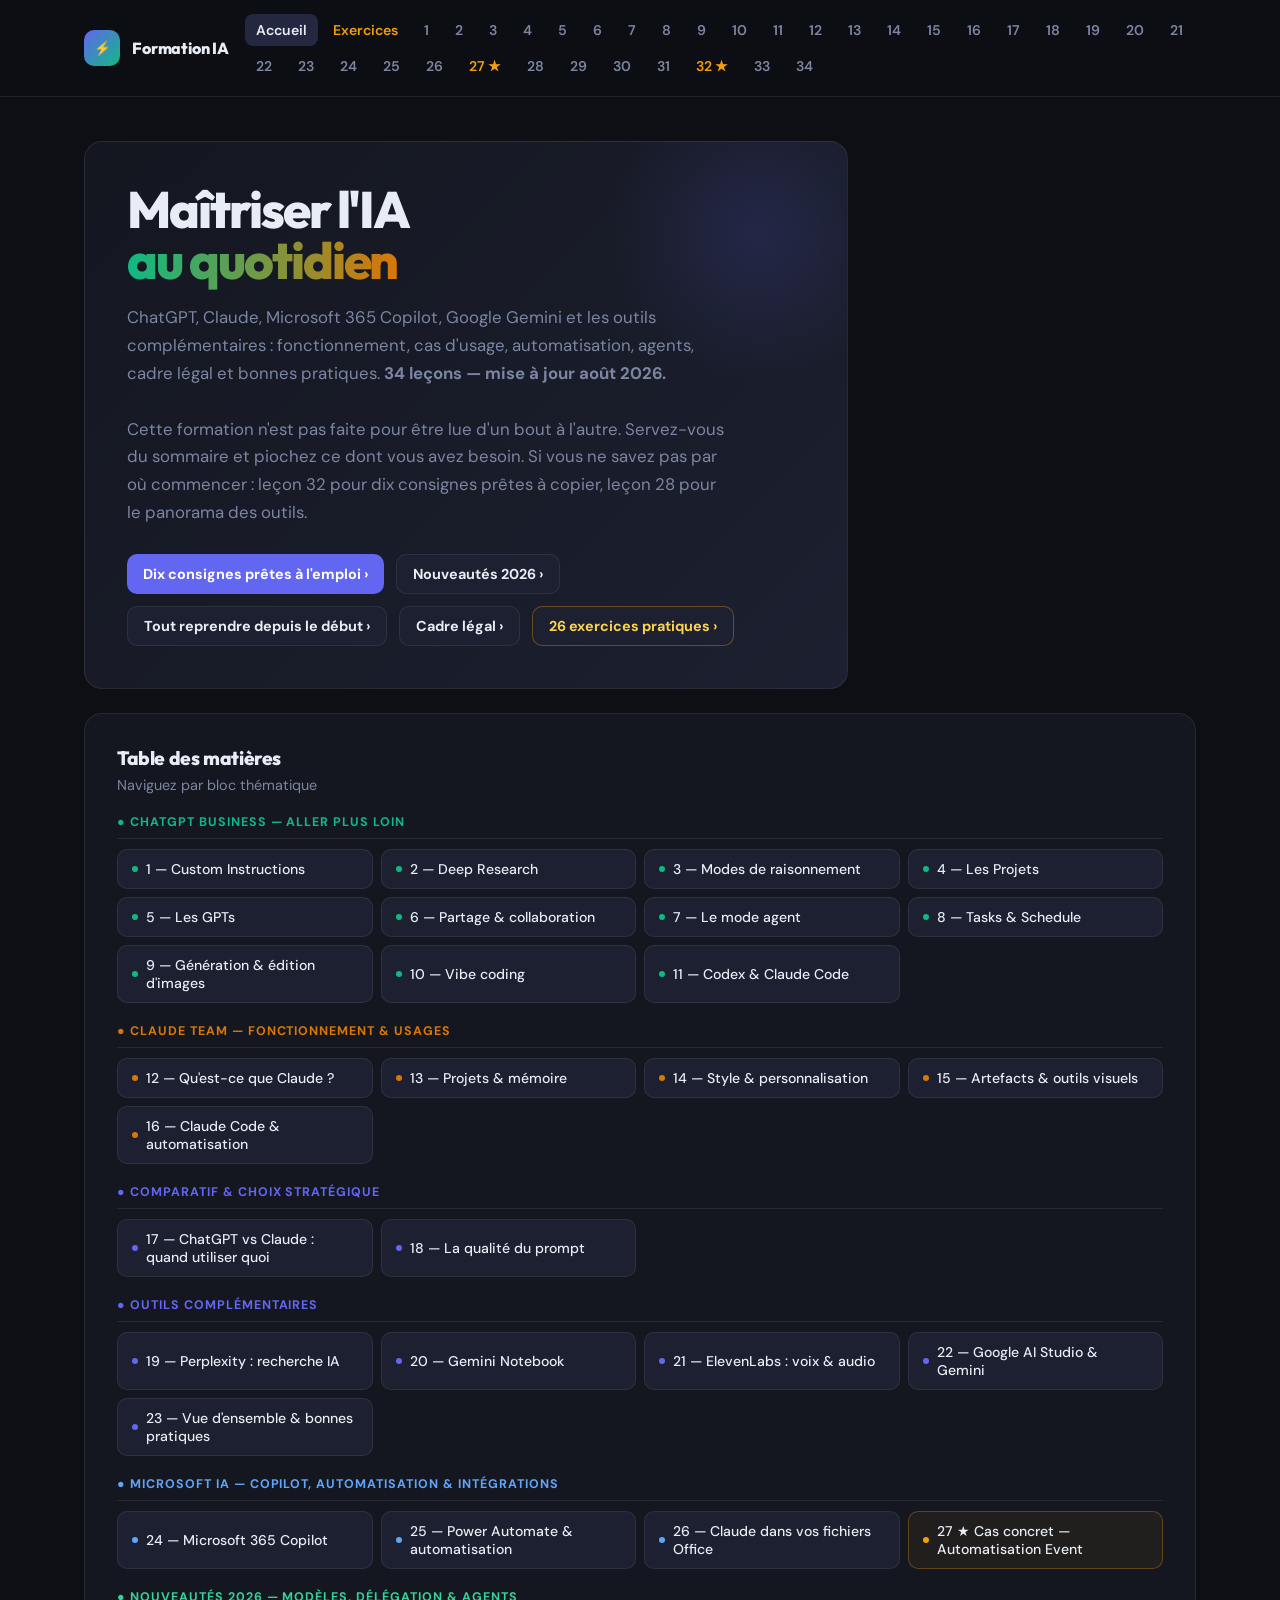
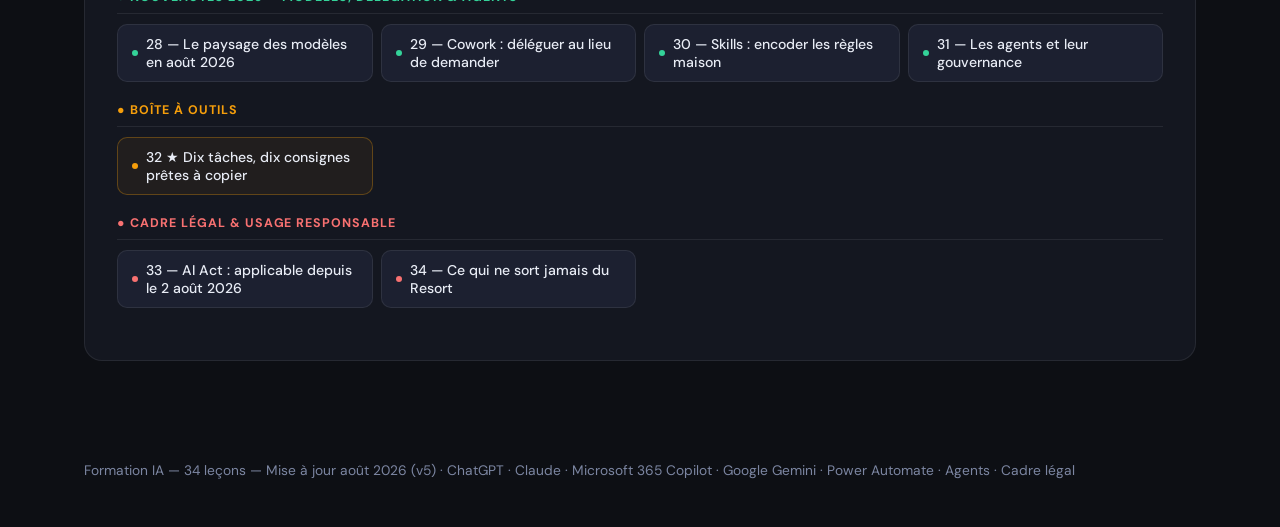
==== commit 3bff331d: "Ajoute exercices.html : 26 exercices pratiques en 6 familles Page compagnon de la formation, pour an" ====
--- a/index.html
+++ b/index.html
@@ -600,6 +600,7 @@
     </div>
     <nav class="nav-links">
       <a class="nav-link" href="#accueil">Accueil</a>
+      <a class="nav-link" href="exercices.html" style="color:#f59e0b">Exercices</a>
       <a class="nav-link" href="#lecon-1">1</a>
       <a class="nav-link" href="#lecon-2">2</a>
       <a class="nav-link" href="#lecon-3">3</a>
@@ -656,6 +657,7 @@
         <a class="btn btn-secondary" href="#lecon-28">Nouveautés 2026 ›</a>
         <a class="btn btn-secondary" href="#lecon-1">Tout reprendre depuis le début ›</a>
         <a class="btn btn-secondary" href="#lecon-33">Cadre légal ›</a>
+        <a class="btn btn-secondary" href="exercices.html" style="border-color:rgba(245,158,11,0.35);color:#fcd34d">26 exercices pratiques ›</a>
       </div>
     </div>
   </div>
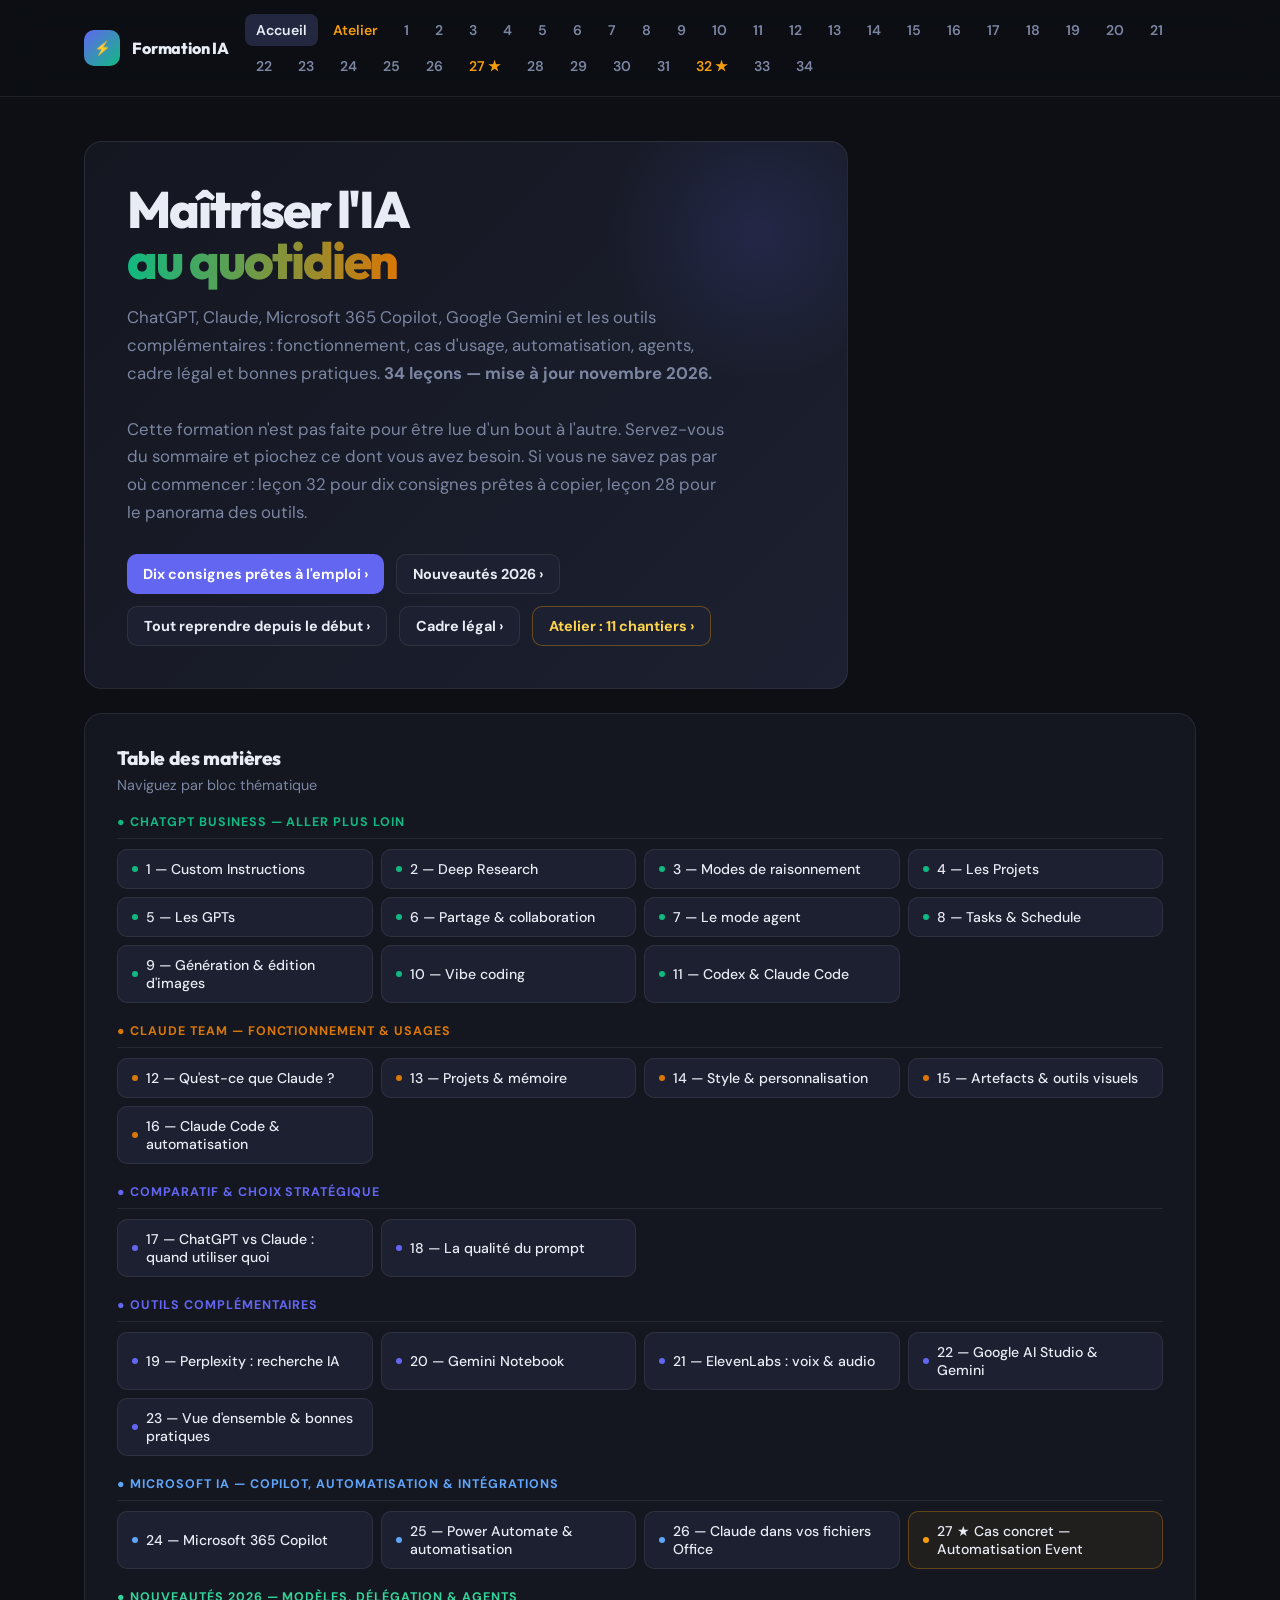
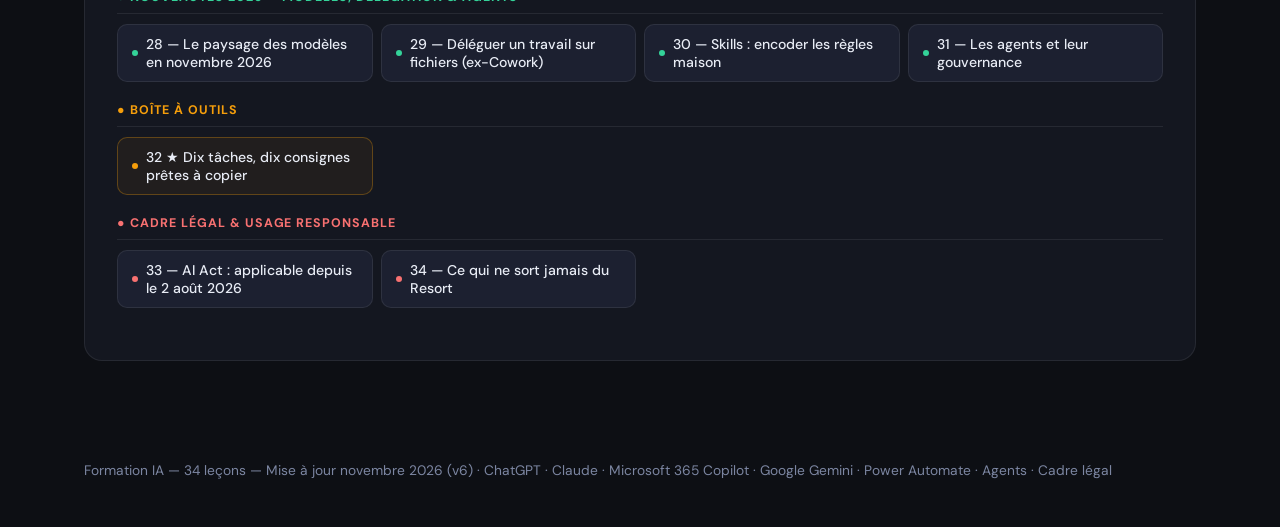
==== commit a2ece755: "v6 novembre 2026 : modeles, Cowork, AI Act, lien vers l'atelier - GPT-6 (Astra, Sol, Luna) remplace " ====
--- a/index.html
+++ b/index.html
@@ -3,7 +3,7 @@
 <head>
   <meta charset="UTF-8" />
   <meta name="viewport" content="width=device-width, initial-scale=1.0" />
-  <title>Formation IA — Maîtriser vos outils IA (v5 — août 2026)</title>
+  <title>Formation IA — Maîtriser vos outils IA (v6 — novembre 2026)</title>
   <link rel="preconnect" href="https://fonts.googleapis.com">
   <link href="https://fonts.googleapis.com/css2?family=Outfit:wght@400;600;700;800;900&family=DM+Sans:wght@400;500;600&display=swap" rel="stylesheet">
   <style>
@@ -600,7 +600,7 @@
     </div>
     <nav class="nav-links">
       <a class="nav-link" href="#accueil">Accueil</a>
-      <a class="nav-link" href="exercices.html" style="color:#f59e0b">Exercices</a>
+      <a class="nav-link" href="exercices.html" style="color:#f59e0b">Atelier</a>
       <a class="nav-link" href="#lecon-1">1</a>
       <a class="nav-link" href="#lecon-2">2</a>
       <a class="nav-link" href="#lecon-3">3</a>
@@ -647,7 +647,7 @@
     <div class="card hero-main">
       <h1 class="hero-title">Maîtriser l'IA<br><em>au quotidien</em></h1>
       <p class="hero-lead">
-        ChatGPT, Claude, Microsoft 365 Copilot, Google Gemini et les outils complémentaires : fonctionnement, cas d'usage, automatisation, agents, cadre légal et bonnes pratiques. <strong>34 leçons — mise à jour août 2026.</strong>
+        ChatGPT, Claude, Microsoft 365 Copilot, Google Gemini et les outils complémentaires : fonctionnement, cas d'usage, automatisation, agents, cadre légal et bonnes pratiques. <strong>34 leçons — mise à jour novembre 2026.</strong>
       </p>
       <p class="hero-lead" style="margin-top:10px;">
         Cette formation n'est pas faite pour être lue d'un bout à l'autre. Servez-vous du sommaire et piochez ce dont vous avez besoin. Si vous ne savez pas par où commencer : leçon 32 pour dix consignes prêtes à copier, leçon 28 pour le panorama des outils.
@@ -657,7 +657,7 @@
         <a class="btn btn-secondary" href="#lecon-28">Nouveautés 2026 ›</a>
         <a class="btn btn-secondary" href="#lecon-1">Tout reprendre depuis le début ›</a>
         <a class="btn btn-secondary" href="#lecon-33">Cadre légal ›</a>
-        <a class="btn btn-secondary" href="exercices.html" style="border-color:rgba(245,158,11,0.35);color:#fcd34d">26 exercices pratiques ›</a>
+        <a class="btn btn-secondary" href="exercices.html" style="border-color:rgba(245,158,11,0.35);color:#fcd34d">Atelier : 11 chantiers ›</a>
       </div>
     </div>
   </div>
@@ -726,8 +726,8 @@
     <div class="toc-group">
       <div class="toc-group-label" style="color:#34d399">● Nouveautés 2026 — Modèles, délégation & agents</div>
       <div class="toc-grid">
-        <a class="toc-link" href="#lecon-28"><span class="toc-dot" style="background:#34d399"></span>28 — Le paysage des modèles en août 2026</a>
-        <a class="toc-link" href="#lecon-29"><span class="toc-dot" style="background:#34d399"></span>29 — Cowork : déléguer au lieu de demander</a>
+        <a class="toc-link" href="#lecon-28"><span class="toc-dot" style="background:#34d399"></span>28 — Le paysage des modèles en novembre 2026</a>
+        <a class="toc-link" href="#lecon-29"><span class="toc-dot" style="background:#34d399"></span>29 — Déléguer un travail sur fichiers (ex-Cowork)</a>
         <a class="toc-link" href="#lecon-30"><span class="toc-dot" style="background:#34d399"></span>30 — Skills : encoder les règles maison</a>
         <a class="toc-link" href="#lecon-31"><span class="toc-dot" style="background:#34d399"></span>31 — Les agents et leur gouvernance</a>
       </div>
@@ -831,7 +831,7 @@
     <div class="card lesson-card">
       <h3>Différence avec une recherche classique</h3>
       <div class="example-list">
-        <div class="example"><strong>ChatGPT standard</strong><span>Répond depuis sa base de connaissance interne (cutoff début 2025). Ne navigue pas sur le web par défaut.</span></div>
+        <div class="example"><strong>ChatGPT standard</strong><span>Répond depuis ses connaissances internes, qui s'arrêtent plusieurs mois avant la date du jour, et lance de lui-même une recherche web quand la question porte sur l'actualité. Vérifiez qu'il a bien cherché : les sources s'affichent sous la réponse.</span></div>
         <div class="example"><strong>Web Search (simple)</strong><span>Quelques sources, réponse rapide. Pour des questions factuelles récentes.</span></div>
         <div class="example"><strong>Deep Research</strong><span>Dizaines de sources, rapport complet. Prend 5–15 minutes. Pour sujets complexes nécessitant une vue complète.</span></div>
       </div>
@@ -859,42 +859,42 @@
   </div>
   <div class="lesson-grid">
     <div class="card lesson-card">
-      <h3>La famille GPT-5.6 : Sol, Terra, Luna</h3>
-      <p>La logique de nommage a changé en 2026, et c'est utile à comprendre : <strong>le chiffre désigne la génération</strong> (5.6), <strong>le nom désigne un palier de capacité</strong> qui progresse à son propre rythme. Vous ne changez donc plus de modèle à chaque mise à jour : vous restez sur votre palier.</p>
+      <h3>La famille GPT-6 : Astra, Sol, Luna</h3>
+      <p>Depuis l'automne 2026, ChatGPT tourne sur <strong>GPT-6</strong>, qui a remplacé GPT-5.6 (Sol, Terra, Luna) comme modèle par défaut des plans payants, Business compris. La logique reste la même : <strong>le chiffre désigne la génération</strong>, <strong>le nom désigne un palier de capacité</strong>. Dans le menu, vous voyez simplement « GPT-6 ».</p>
       <div class="flow">
-        <div class="flow-box"><strong>Luna</strong><span>Le plus rapide et le plus économique. Modèle par défaut de ChatGPT. Email, reformulation, traduction, résumé.</span></div>
-        <div class="arrow">↓</div>
-        <div class="flow-box"><strong>Terra</strong><span>L'équilibré, pour le travail quotidien sérieux. Analyse, structuration, rédaction longue, extraction documentaire.</span></div>
-        <div class="arrow">↓</div>
-        <div class="flow-box"><strong>Sol</strong><span>Le modèle phare : raisonnement long et tâches agentiques. Le plus coûteux, à réserver aux vrais cas complexes.</span></div>
-      </div>
-      <div class="highlight highlight-gpt"><strong>Nouveau — le curseur d'effort</strong>Sol expose un réglage de l'effort de raisonnement : vous choisissez combien de temps le modèle réfléchit, au lieu de changer de modèle. C'est le remplacement direct de l'ancienne logique « je passe sur o3 pour ce cas-ci ».</div>
+        <div class="flow-box"><strong>Luna</strong><span>Le palier rapide et économique. Email, reformulation, traduction, résumé. Modèle par défaut des comptes gratuits.</span></div>
+        <div class="arrow">↓</div>
+        <div class="flow-box"><strong>Sol</strong><span>Le palier de travail, celui qui répond quand vous choisissez « GPT-6 ». Analyse, structuration, rédaction longue, extraction documentaire.</span></div>
+        <div class="arrow">↓</div>
+        <div class="flow-box"><strong>Astra</strong><span>Le palier lourd, affiché « GPT-6 Pro » sur les plans Business. Raisonnement long et tâches agentiques. À réserver aux vrais cas complexes.</span></div>
+      </div>
+      <div class="highlight highlight-gpt"><strong>Le curseur d'effort</strong>Vous réglez combien de temps le modèle réfléchit, d'« Instant » à un effort très élevé, au lieu de changer de modèle. Les anciens modèles GPT-5.6 restent sélectionnables pour l'instant, mais ne construisez rien dessus.</div>
     </div>
     <div class="card lesson-card">
       <h3>Quand utiliser quel palier</h3>
       <div class="example-list">
-        <div class="example"><strong>Luna</strong><span>Reformuler, répondre à un email, traduire, générer une idée rapide, classer des messages. La grande majorité de vos usages quotidiens.</span></div>
-        <div class="example"><strong>Terra</strong><span>Structurer une note, analyser des options, préparer un plan d'action, rédiger un document de 2–3 pages, extraire des données d'un dossier.</span></div>
-        <div class="example"><strong>Sol</strong><span>Analyse financière complexe, scénarios décisionnels multi-variables, sujets juridiques fins, agent autonome enchaînant plusieurs étapes.</span></div>
-      </div>
-      <div class="highlight highlight-info"><strong>La règle économique</strong>Pour une extraction de document, un assistant interne ou de la rédaction cadrée, Terra ou Luna donnent une qualité équivalente à Sol pour un coût trois à cinq fois inférieur. Monter en gamme « pour être sûr » est le réflexe le plus coûteux et le moins utile.</div>
+        <div class="example"><strong>Effort bas (Instant)</strong><span>Reformuler, répondre à un email, traduire, générer une idée rapide, classer des messages. La grande majorité de vos usages quotidiens.</span></div>
+        <div class="example"><strong>GPT-6, effort normal</strong><span>Structurer une note, analyser des options, préparer un plan d'action, rédiger un document de 2–3 pages, extraire des données d'un dossier.</span></div>
+        <div class="example"><strong>GPT-6 Pro ou effort élevé</strong><span>Analyse financière complexe, scénarios décisionnels multi-variables, sujets juridiques fins, agent autonome enchaînant plusieurs étapes.</span></div>
+      </div>
+      <div class="highlight highlight-info"><strong>La règle économique</strong>Pour une extraction de document, un assistant interne ou de la rédaction cadrée, le palier de travail à effort normal donne une qualité équivalente au palier lourd pour un coût trois à cinq fois inférieur. Monter en gamme « pour être sûr » est le réflexe le plus coûteux et le moins utile.</div>
     </div>
     <div class="card lesson-card">
       <h3>Paliers vs Deep Research</h3>
       <div class="example-list">
         <div class="example"><strong>Le palier et l'effort</strong><span>Contrôlent la profondeur de <em>raisonnement</em>. Le modèle réfléchit plus ou moins longtemps sur ce qu'il sait déjà.</span></div>
         <div class="example"><strong>Deep Research</strong><span>Ajoute une couche de <em>recherche</em> : l'outil parcourt le web pour trouver de l'information nouvelle. Voir leçon 2.</span></div>
-        <div class="example"><strong>Combinaison maximale</strong><span>Sol à effort élevé + Deep Research = l'analyse la plus complète possible. Coûteuse et lente : à réserver aux sujets réellement stratégiques.</span></div>
-      </div>
-      <div class="highlight highlight-claude"><strong>Chez Claude</strong>Même logique, vocabulaire différent. Claude Opus 5 (sorti le 24 juillet 2026) propose une <em>réflexion adaptative par défaut</em> — il décide seul s'il doit réfléchir longtemps — et un réglage d'effort à cinq niveaux si vous voulez forcer. Fenêtre de contexte d'un million de tokens, soit l'équivalent de plusieurs milliers de pages dans une seule conversation. Détail en leçon 12.</div>
+        <div class="example"><strong>Combinaison maximale</strong><span>Palier lourd à effort élevé + Deep Research = l'analyse la plus complète possible. Coûteuse et lente : à réserver aux sujets réellement stratégiques.</span></div>
+      </div>
+      <div class="highlight highlight-claude"><strong>Chez Claude</strong>Même logique, vocabulaire différent. Claude Opus 5.5 (sorti le 22 septembre 2026) a une <em>réflexion adaptative toujours active</em> — il décide seul s'il doit réfléchir longtemps — et un réglage d'effort à cinq niveaux si vous voulez forcer. Fenêtre de contexte d'un million de tokens, soit l'équivalent de plusieurs milliers de pages dans une seule conversation. Détail en leçon 12.</div>
     </div>
     <div class="card lesson-card">
       <h3>À retenir</h3>
       <div class="example-list">
-        <div class="example"><strong>Ne visez pas systématiquement le palier le plus élevé</strong><span>Sol pour écrire un email : plus lent, plus cher, pas meilleur.</span></div>
-        <div class="example"><strong>Montez d'un palier si la réponse déçoit</strong><span>Si le résultat est superficiel, changez de palier ou augmentez l'effort, puis redemandez. Inutile de reformuler dix fois sur Luna.</span></div>
-        <div class="example"><strong>Les quotas varient par palier</strong><span>Sol et Deep Research restent limités en nombre de requêtes selon le plan.</span></div>
-        <div class="example"><strong>Les noms changeront encore</strong><span>Ce qui ne changera pas : trois paliers rapide / équilibré / lourd, chez tous les éditeurs. Retenez la logique, pas les noms.</span></div>
+        <div class="example"><strong>Ne visez pas systématiquement le palier le plus élevé</strong><span>Le palier lourd pour écrire un email : plus lent, plus cher, pas meilleur.</span></div>
+        <div class="example"><strong>Montez d'un palier si la réponse déçoit</strong><span>Si le résultat est superficiel, changez de palier ou augmentez l'effort, puis redemandez. Inutile de reformuler dix fois au même palier.</span></div>
+        <div class="example"><strong>Les quotas varient par palier</strong><span>Le palier lourd et Deep Research restent limités en nombre de requêtes selon le plan.</span></div>
+        <div class="example"><strong>Les noms changeront encore</strong><span>La preuve : Terra, présenté ici en août comme un palier durable, a disparu un mois plus tard avec GPT-6. Ce qui ne change pas : trois paliers rapide / équilibré / lourd, chez tous les éditeurs. Retenez la logique, pas les noms.</span></div>
       </div>
       <div class="highlight highlight-info"><strong>Modèles retirés en 2026</strong>o3 a été retiré de ChatGPT le 26 août 2026 et GPT-4.5 le 27 juin 2026. Si vous avez d'anciennes procédures internes qui nomment ces modèles, elles sont à corriger.</div>
     </div>
@@ -937,7 +937,7 @@
         <div class="example"><strong>Suivi d'un dossier stratégique</strong><span>Toutes les analyses d'un projet d'acquisition ou de partenariat regroupées.</span></div>
         <div class="example"><strong>Pilotage d'un département</strong><span>Contexte métier permanent pour générer rapports, comptes rendus et notes rapidement.</span></div>
       </div>
-      <div class="highlight highlight-claude"><strong>Chez Claude Team</strong>Équivalent direct avec les "Projets" Claude. Fonctionnalité similaire avec un avantage : la fenêtre de contexte de Claude est plus grande (1 million de tokens chez Claude Opus 5), permettant d'uploader des documents plus longs.</div>
+      <div class="highlight highlight-claude"><strong>Chez Claude Team</strong>Équivalent direct avec les "Projets" Claude. Fonctionnalité similaire avec un avantage : la fenêtre de contexte de Claude est plus grande (1 million de tokens chez Claude Opus 5.5), permettant d'uploader des documents plus longs.</div>
     </div>
     <div class="card lesson-card">
       <h3>À retenir</h3>
@@ -1154,7 +1154,7 @@
   <div class="lesson-grid">
     <div class="card lesson-card">
       <h3>Générer une image</h3>
-      <p>ChatGPT intègre la génération d'images de la famille GPT-5.6. Décrivez ce que vous voulez en langage naturel, précis.</p>
+      <p>ChatGPT intègre la génération d'images (ChatGPT Images, version 2.6 depuis novembre 2026, qui produit aussi des GIF animés). Décrivez ce que vous voulez en langage naturel, précis.</p>
       <div class="example-list">
         <div class="example"><strong>Illustration pour présentation</strong><span>"Crée une illustration minimaliste en flat design représentant une équipe qui collabore autour d'une table lumineuse, style corporate moderne, palette bleue."</span></div>
         <div class="example"><strong>Visuels réseaux sociaux</strong><span>"Image pour LinkedIn : chiffre 85% en grand sur fond sombre, style graphique épuré, accentuation en vert."</span></div>
@@ -1307,14 +1307,15 @@
   <div class="lesson-grid">
     <div class="card lesson-card">
       <h3>Qu'est-ce que Claude ?</h3>
-      <p>Claude est l'assistant IA d'Anthropic. Le modèle de référence est <strong>Claude Opus 5</strong>, sorti le 24 juillet 2026, état de l'art sur le travail de bureau, le code et les tâches agentiques.</p>
+      <p>Claude est l'assistant IA d'Anthropic. Le modèle de référence est <strong>Claude Opus 5.5</strong>, sorti le 22 septembre 2026, état de l'art sur le travail de bureau, le code et les tâches agentiques. Au-dessus, <strong>Claude Fable 5.2</strong> (9 novembre 2026) vise le raisonnement le plus exigeant et les tâches longues, à un coût nettement plus élevé.</p>
       <div class="chips">
-        <div class="chip-claude chip">Claude Haiku — Rapide</div>
-        <div class="chip-claude chip">Claude Sonnet 5 — Équilibré</div>
-        <div class="chip-claude chip">Claude Opus 5 — Le plus capable</div>
-      </div>
-      <div class="highlight highlight-claude" style="margin-top:16px;"><strong>Ce qu'apporte Opus 5</strong>Fenêtre de contexte d'<strong>un million de tokens</strong> (contre 200 000 auparavant), jusqu'à 128 000 tokens en sortie, réflexion adaptative par défaut et réglage de l'effort à cinq niveaux.</div>
-      <div class="highlight highlight-info"><strong>Votre siège Team</strong>Un siège <em>standard</em> inclut déjà toutes les fonctionnalités — Cowork et Claude Code compris. Le siège <em>premium</em> ne change pas les fonctionnalités : il multiplie par cinq le volume d'usage mensuel. Vos données ne servent pas à l'entraînement.</div>
+        <div class="chip-claude chip">Haiku 5.5 — Rapide</div>
+        <div class="chip-claude chip">Sonnet 5.5 — Équilibré</div>
+        <div class="chip-claude chip">Opus 5.5 — Le modèle de référence</div>
+        <div class="chip-claude chip">Fable 5.2 — Le plus lourd</div>
+      </div>
+      <div class="highlight highlight-claude" style="margin-top:16px;"><strong>Ce qu'apporte la génération 5.5</strong>Fenêtre de contexte d'<strong>un million de tokens</strong> sur tous les modèles, Haiku compris, jusqu'à 128 000 tokens en sortie, réflexion adaptative toujours active et réglage de l'effort à cinq niveaux.</div>
+      <div class="highlight highlight-info"><strong>Votre siège Team</strong>Un siège <em>standard</em> inclut déjà toutes les fonctionnalités — travail sur fichiers et Claude Code compris. Le siège <em>premium</em> ne change pas les fonctionnalités : il multiplie par cinq le volume d'usage mensuel. Vos données ne servent pas à l'entraînement.</div>
     </div>
     <div class="card lesson-card">
       <h3>En quoi Claude est différent de ChatGPT</h3>
@@ -1323,7 +1324,7 @@
         <div class="example"><strong>Fenêtre de contexte d'un million de tokens</strong><span>Soit plusieurs milliers de pages dans une seule conversation : un rapport annuel complet, une convention collective, un dossier entier de contrats.</span></div>
         <div class="example"><strong>Ton plus naturel et nuancé</strong><span>Les textes produits sont généralement moins « robotiques », plus adaptés à la communication professionnelle.</span></div>
         <div class="example"><strong>Rigueur sur les incertitudes</strong><span>Claude signale explicitement ce qu'il ne sait pas plutôt que d'inventer. Crucial pour les analyses factuelles.</span></div>
-        <div class="example"><strong>Travail sur fichiers et sur machine</strong><span>C'est la vraie différence de 2026 : via Cowork et Claude Code, Claude n'est plus seulement un interlocuteur, il exécute. Leçons 29 et 16.</span></div>
+        <div class="example"><strong>Travail sur fichiers et sur machine</strong><span>C'est la vraie différence de 2026 : depuis une simple conversation ou via Claude Code, Claude n'est plus seulement un interlocuteur, il exécute. Leçons 29 et 16.</span></div>
       </div>
     </div>
     <div class="card lesson-card">
@@ -1332,7 +1333,7 @@
       <div class="example-list">
         <div class="example"><strong>Conversation</strong><span>Une question, une rédaction, une reformulation. L'usage quotidien, celui que vous connaissez.</span></div>
         <div class="example"><strong>Projets</strong><span>Un dossier récurrent. Vous déposez une fois vos documents et vos consignes, Claude les connaît ensuite à chaque conversation. Leçon 13.</span></div>
-        <div class="example"><strong>Cowork</strong><span>Une tâche à exécuter sur des fichiers, pas une question à poser. Vous décrivez le résultat, il rend des fichiers finis. Aucune ligne de commande. Leçon 29.</span></div>
+        <div class="example"><strong>Travail sur fichiers (ex-Cowork)</strong><span>Une tâche à exécuter sur des fichiers, pas une question à poser. Depuis septembre 2026, cela se fait dans la conversation de l'application de bureau : vous déposez les fichiers, décrivez le résultat, il rend des fichiers finis. Aucune ligne de commande. Leçon 29.</span></div>
         <div class="example"><strong>Claude Code</strong><span>Accès réel à vos fichiers et à vos dépôts. Pour tout ce qui touche un site, un outil interne, votre machine. Leçon 16.</span></div>
       </div>
     </div>
@@ -1591,11 +1592,11 @@
           <tr>
             <td>Analyse de documents</td>
             <td>✅ Bon jusqu'à ~100 pages</td>
-            <td>⭐ Supérieur — 200k tokens, lit des documents très longs en entier</td>
+            <td>⭐ Supérieur — un million de tokens, lit des documents très longs en entier</td>
           </tr>
           <tr>
             <td>Génération d'images</td>
-            <td>⭐ Natif (famille GPT-5.6)</td>
+            <td>⭐ Natif (ChatGPT Images)</td>
             <td>❌ Pas de génération d'images</td>
           </tr>
           <tr>
@@ -1893,7 +1894,7 @@
       <div class="example-list">
         <div class="example"><strong>Intégration Google Workspace</strong><span>Si votre organisation utilise Gmail, Docs, Drive : Gemini travaille directement dans ces outils. Pas besoin de copier-coller.</span></div>
         <div class="example"><strong>Multimodalité avancée</strong><span>Traitement natif d'images, vidéos, audio et texte dans le même prompt. Plus avancé que ChatGPT/Claude sur ce point.</span></div>
-        <div class="example"><strong>Gemini 3.1 Pro / 3.5 Flash</strong><span>Fenêtre de contexte de 2 millions de tokens. Pour l'analyse de corpus documentaires massifs.</span></div>
+        <div class="example"><strong>Gemini 4 Argon / 3.8 Flash</strong><span>Fenêtre de contexte de plusieurs millions de tokens. Pour l'analyse de corpus documentaires massifs.</span></div>
         <div class="example"><strong>Gemini Notebook</strong><span>C'est aussi un produit Google, basé sur Gemini. Voir Leçon 20.</span></div>
         <div class="example"><strong>Agent Mode</strong><span>Nouveau en 2026 : Gemini exécute des tâches en plusieurs étapes de manière autonome, au lieu de simplement répondre.</span></div>
         <div class="example"><strong>Workspace Studio</strong><span>Automatisation de flux de travail sans écrire de code, dans l'écosystème Google. L'équivalent fonctionnel de Power Automate côté Microsoft (leçon 25).</span></div>
@@ -2486,7 +2487,7 @@
   <div class="lesson-header">
     <div>
       <div class="tag tag-compare">● Nouveautés 2026 — Leçon 28</div>
-      <h2>Le paysage des modèles en août 2026</h2>
+      <h2>Le paysage des modèles en novembre 2026</h2>
     </div>
     <a class="btn btn-secondary" href="#accueil">↩ Retour</a>
   </div>
@@ -2497,9 +2498,9 @@
       <table class="compare-table">
         <thead><tr><th>Éditeur</th><th>Modèles actuels</th><th>Ce qu'il faut retenir</th></tr></thead>
         <tbody>
-          <tr><td>OpenAI</td><td>GPT-5.6 — Sol, Terra, Luna</td><td>Luna est le modèle par défaut. Le chiffre est la génération, le nom un palier durable. Curseur d'effort de raisonnement sur Sol.</td></tr>
-          <tr><td>Anthropic</td><td>Claude Opus 5, Sonnet 5, Haiku</td><td>Opus 5 sorti le 24 juillet 2026. Contexte d'un million de tokens, 128 000 tokens en sortie, réflexion adaptative, effort réglable sur cinq niveaux.</td></tr>
-          <tr><td>Google</td><td>Gemini 3.1 Pro, 3.5 Flash, Omni</td><td>Gemini 3.1 Pro dominait 13 des 16 grands classements à sa sortie en février 2026. Contexte de deux millions de tokens.</td></tr>
+          <tr><td>OpenAI</td><td>GPT-6 — Astra, Sol, Luna</td><td>GPT-6 (palier Sol) est le défaut des plans payants depuis l'automne, Astra est affiché « GPT-6 Pro ». GPT-5.6 reste sélectionnable. Curseur d'effort de raisonnement.</td></tr>
+          <tr><td>Anthropic</td><td>Claude Fable 5.2, Opus 5.5, Sonnet 5.5, Haiku 5.5</td><td>Opus 5.5 le 22 septembre, Sonnet 5.5 le 28 septembre, Haiku 5.5 le 7 octobre, Fable 5.2 le 9 novembre 2026. Contexte d'un million de tokens partout, effort réglable sur cinq niveaux.</td></tr>
+          <tr><td>Google</td><td>Gemini 4 Argon, 3.8 Flash, Omni 1.2</td><td>Gemini 4 Argon, sorti en octobre 2026, est le modèle de tête. 3.8 Flash est le palier rapide, Omni la vidéo.</td></tr>
         </tbody>
       </table>
     </div>
@@ -2507,11 +2508,14 @@
       <h3>Modèles et produits retirés</h3>
       <p>À vérifier si vos procédures internes nomment un modèle précis — c'est le genre de détail qui casse une automatisation sans prévenir.</p>
       <div class="example-list">
-        <div class="example"><strong>o3 — retiré le 26 août 2026</strong><span>Après 90 jours de transition. C'était le modèle de raisonnement de référence de 2025 ; son rôle est repris par Sol et son curseur d'effort.</span></div>
+        <div class="example"><strong>o3 — retiré le 26 août 2026</strong><span>Après 90 jours de transition. C'était le modèle de raisonnement de référence de 2025 ; son rôle est repris par le curseur d'effort de GPT-6.</span></div>
         <div class="example"><strong>GPT-4.5 — retiré le 27 juin 2026</strong><span>Après 30 jours de transition.</span></div>
         <div class="example"><strong>Navigateur Atlas — arrêté le 9 août 2026</strong><span>OpenAI a replié ses fonctions agentiques de navigation directement dans ChatGPT et Codex. Le navigateur séparé n'existe plus.</span></div>
       </div>
-      <div class="highlight highlight-warn"><strong>Leçon générale</strong>Ne bâtissez jamais une procédure interne sur le nom d'un modèle. Écrivez « le palier équilibré de notre outil » plutôt que « GPT-5.6 Terra ». Les noms ont une durée de vie de six à douze mois ; vos procédures doivent vivre plus longtemps.</div>
+        <div class="example"><strong>GPT-5.6 Terra — remplacé dès septembre 2026</strong><span>Un mois après avoir été présenté comme un palier durable. Exemple parfait de la règle ci-dessous.</span></div>
+        <div class="example"><strong>L'onglet Cowork — fondu dans la conversation le 16 septembre 2026</strong><span>La fonction existe toujours, c'est l'onglet qui a disparu. Voir leçon 29.</span></div>
+      </div>
+      <div class="highlight highlight-warn"><strong>Leçon générale</strong>Ne bâtissez jamais une procédure interne sur le nom d'un modèle. Écrivez « le palier équilibré de notre outil » plutôt que « GPT-6 Sol ». Les noms ont une durée de vie de six à douze mois ; vos procédures doivent vivre plus longtemps.</div>
     </div>
     <div class="card lesson-card">
       <h3>La vraie rupture n'est pas la puissance</h3>
@@ -2541,20 +2545,20 @@
   <div class="lesson-header">
     <div>
       <div class="tag tag-claude">● Nouveautés 2026 — Leçon 29</div>
-      <h2>Claude Cowork — déléguer au lieu de demander</h2>
+      <h2>Déléguer un travail sur fichiers (ex-Cowork)</h2>
     </div>
     <a class="btn btn-secondary" href="#accueil">↩ Retour</a>
   </div>
   <div class="lesson-grid">
     <div class="card lesson-card">
       <h3>Le changement de nature</h3>
-      <p>Jusqu'ici l'IA était un <em>interlocuteur</em> : vous posiez une question, elle répondait, vous recopiiez la réponse dans votre document. Cowork en fait un <strong>exécutant</strong> : vous déposez des fichiers, vous décrivez le résultat voulu, il travaille et vous rend des fichiers finis.</p>
+      <p>Jusqu'ici l'IA était un <em>interlocuteur</em> : vous posiez une question, elle répondait, vous recopiiez la réponse dans votre document. Claude en fait désormais un <strong>exécutant</strong> : vous déposez des fichiers, vous décrivez le résultat voulu, il travaille et vous rend des fichiers finis.</p>
       <div class="flow">
         <div class="flow-box"><strong>Avant</strong><span>« Comment je fais pour consolider ces douze factures ? » → une explication à appliquer soi-même.</span></div>
         <div class="arrow">↓</div>
         <div class="flow-box"><strong>Maintenant</strong><span>« Voici douze factures, fais-moi un tableau des totaux par fournisseur » → un fichier Excel avec les formules.</span></div>
       </div>
-      <div class="highlight highlight-claude"><strong>Aucune ligne de commande</strong>Cowork vit dans l'application de bureau. C'est la porte d'entrée pour qui veut déléguer un travail sur fichiers sans jamais voir un terminal — contrairement à Claude Code (leçon 16).</div>
+      <div class="highlight highlight-claude"><strong>Où le trouver depuis septembre 2026</strong>Il n'y a plus d'onglet « Cowork » : le 16 septembre 2026, Anthropic l'a fondu dans la conversation ordinaire de l'application de bureau. Vous ouvrez une conversation, vous déposez vos fichiers et vous décrivez le résultat ; Claude décide seul s'il doit répondre ou travailler sur les fichiers. Vos anciennes tâches sont dans « Récents ». Aucune ligne de commande — contrairement à Claude Code (leçon 16).</div>
     </div>
     <div class="card lesson-card">
       <h3>Ce qu'on lui confie concrètement</h3>
@@ -2577,9 +2581,9 @@
       </div>
     </div>
     <div class="card lesson-card">
-      <h3>Cowork ou Claude Code ?</h3>
+      <h3>Conversation ou Claude Code ?</h3>
       <table class="compare-table">
-        <thead><tr><th>Critère</th><th>Cowork</th><th>Claude Code</th></tr></thead>
+        <thead><tr><th>Critère</th><th>Conversation (ex-Cowork)</th><th>Claude Code</th></tr></thead>
         <tbody>
           <tr><td>Interface</td><td>Application de bureau, sans terminal</td><td>Terminal ou éditeur de code</td></tr>
           <tr><td>Portée</td><td>Espace de travail cloisonné</td><td>Accès réel au disque et aux dépôts</td></tr>
@@ -2588,7 +2592,7 @@
           <tr><td>Risque</td><td>Faible : il ne touche pas directement vos originaux</td><td>Réel : il modifie ce qu'on lui donne. Sauvegardez.</td></tr>
         </tbody>
       </table>
-      <div class="highlight highlight-info"><strong>Notre cas maison</strong>Le portail Direction, le suivi des tâches, la galerie d'images et cette formation ont été produits avec Claude Code, sans compétence de développeur — en décrivant le résultat voulu. Cowork, lui, est l'outil du travail documentaire quotidien.</div>
+      <div class="highlight highlight-info"><strong>Notre cas maison</strong>Le portail Direction, le suivi des tâches, la galerie d'images et cette formation ont été produits avec Claude Code, sans compétence de développeur — en décrivant le résultat voulu. La conversation, elle, est l'outil du travail documentaire quotidien.</div>
     </div>
   </div>
 </section>
@@ -2628,7 +2632,7 @@
       <h3>Record a Skill — sans écrire une ligne</h3>
       <p>Nouveauté 2026 : au lieu de rédiger les règles, vous <strong>montrez la tâche</strong>.</p>
       <div class="steps">
-        <div class="step"><div class="step-num">1</div><div><strong>Dans Cowork, cliquez sur le bouton +</strong><br>Puis choisissez « Record a Skill ».</div></div>
+        <div class="step"><div class="step-num">1</div><div><strong>Dans l'application de bureau, cliquez sur le bouton +</strong><br>Puis choisissez « Record a Skill ». Vos skills ont survécu à la fusion de Cowork dans la conversation.</div></div>
         <div class="step"><div class="step-num">2</div><div><strong>Faites la tâche comme d'habitude</strong><br>En expliquant à voix haute ce que vous faites et pourquoi.</div></div>
         <div class="step"><div class="step-num">3</div><div><strong>Claude apprend de vos actions et de vos commentaires</strong><br>Il en tire une procédure réutilisable.</div></div>
       </div>
@@ -2663,7 +2667,7 @@
         <div class="example"><strong>ChatGPT — mode agent</strong><span>Voir leçon 7. Les fonctions de navigation autonome d'Atlas y ont été repliées depuis août 2026.</span></div>
         <div class="example"><strong>Microsoft — Copilot Studio & agents autonomes</strong><span>Devenue une plateforme d'automatisation de back-office sur Microsoft 365, Dataverse et systèmes connectés.</span></div>
         <div class="example"><strong>Google — Agent Mode & Workspace Studio</strong><span>Tâches multi-étapes autonomes et automatisation de flux sans code.</span></div>
-        <div class="example"><strong>Anthropic — Cowork & Claude Code</strong><span>Leçons 29 et 16. L'agent travaille sur vos fichiers et vos dépôts.</span></div>
+        <div class="example"><strong>Anthropic — conversation & Claude Code</strong><span>Leçons 29 et 16. L'agent travaille sur vos fichiers et vos dépôts.</span></div>
       </div>
     </div>
     <div class="card lesson-card">
@@ -2800,14 +2804,14 @@
       <h3>Ce qui est applicable maintenant</h3>
       <div class="example-list">
         <div class="example"><strong>Informer quand une IA parle</strong><span>Tout chatbot, agent conversationnel ou outil d'IA amené à échanger avec une personne doit le lui indiquer clairement. Un client qui écrit sur notre site doit savoir s'il parle à une machine.</span></div>
-        <div class="example"><strong>Signaler les contenus générés</strong><span>Les contenus artificiellement produits ou manipulés — images, audio, vidéo — doivent être identifiables comme tels.</span></div>
+        <div class="example"><strong>Signaler les contenus générés</strong><span>Les contenus artificiellement produits ou manipulés — images, audio, vidéo — doivent être identifiables comme tels. Seul répit : les outils de génération déjà sur le marché avant le 2 août 2026 ont jusqu'au 2 décembre 2026 pour marquer techniquement leurs contenus. Ce délai vise les éditeurs des outils, pas notre obligation d'informer.</span></div>
         <div class="example"><strong>Aucun seuil de taille</strong><span>Contrairement à d'autres réglementations, il n'y a pas d'exemption pour les petites structures.</span></div>
       </div>
       <div class="highlight highlight-info"><strong>Traduction pratique pour nous</strong>Si nous déployons un jour un assistant de réponse client, une FAQ conversationnelle ou une voix de synthèse (leçon 21), la mention « vous échangez avec un assistant automatisé » n'est pas une politesse : c'est une obligation.</div>
     </div>
     <div class="card lesson-card">
       <h3>Ce qui a été reporté</h3>
-      <p>Un accord politique provisoire du 7 mai 2026 entre le Parlement et le Conseil a décalé les obligations sur l'IA à haut risque :</p>
+      <p>Le règlement « omnibus numérique » (UE) 2026/1744, publié au Journal officiel le 24 juillet 2026 et en vigueur depuis le 27 juillet, a décalé les obligations sur l'IA à haut risque :</p>
       <div class="example-list">
         <div class="example"><strong>IA à haut risque, annexe III</strong><span>Reportée au 2 décembre 2027.</span></div>
         <div class="example"><strong>IA à haut risque intégrée dans des produits, annexe I</strong><span>Reportée au 2 août 2028.</span></div>
@@ -2874,7 +2878,7 @@
 </main>
 
 <footer>
-  Formation IA — 34 leçons — Mise à jour août 2026 (v5) · ChatGPT · Claude · Microsoft 365 Copilot · Google Gemini · Power Automate · Agents · Cadre légal
+  Formation IA — 34 leçons — Mise à jour novembre 2026 (v6) · ChatGPT · Claude · Microsoft 365 Copilot · Google Gemini · Power Automate · Agents · Cadre légal
 </footer>
 
 <script>
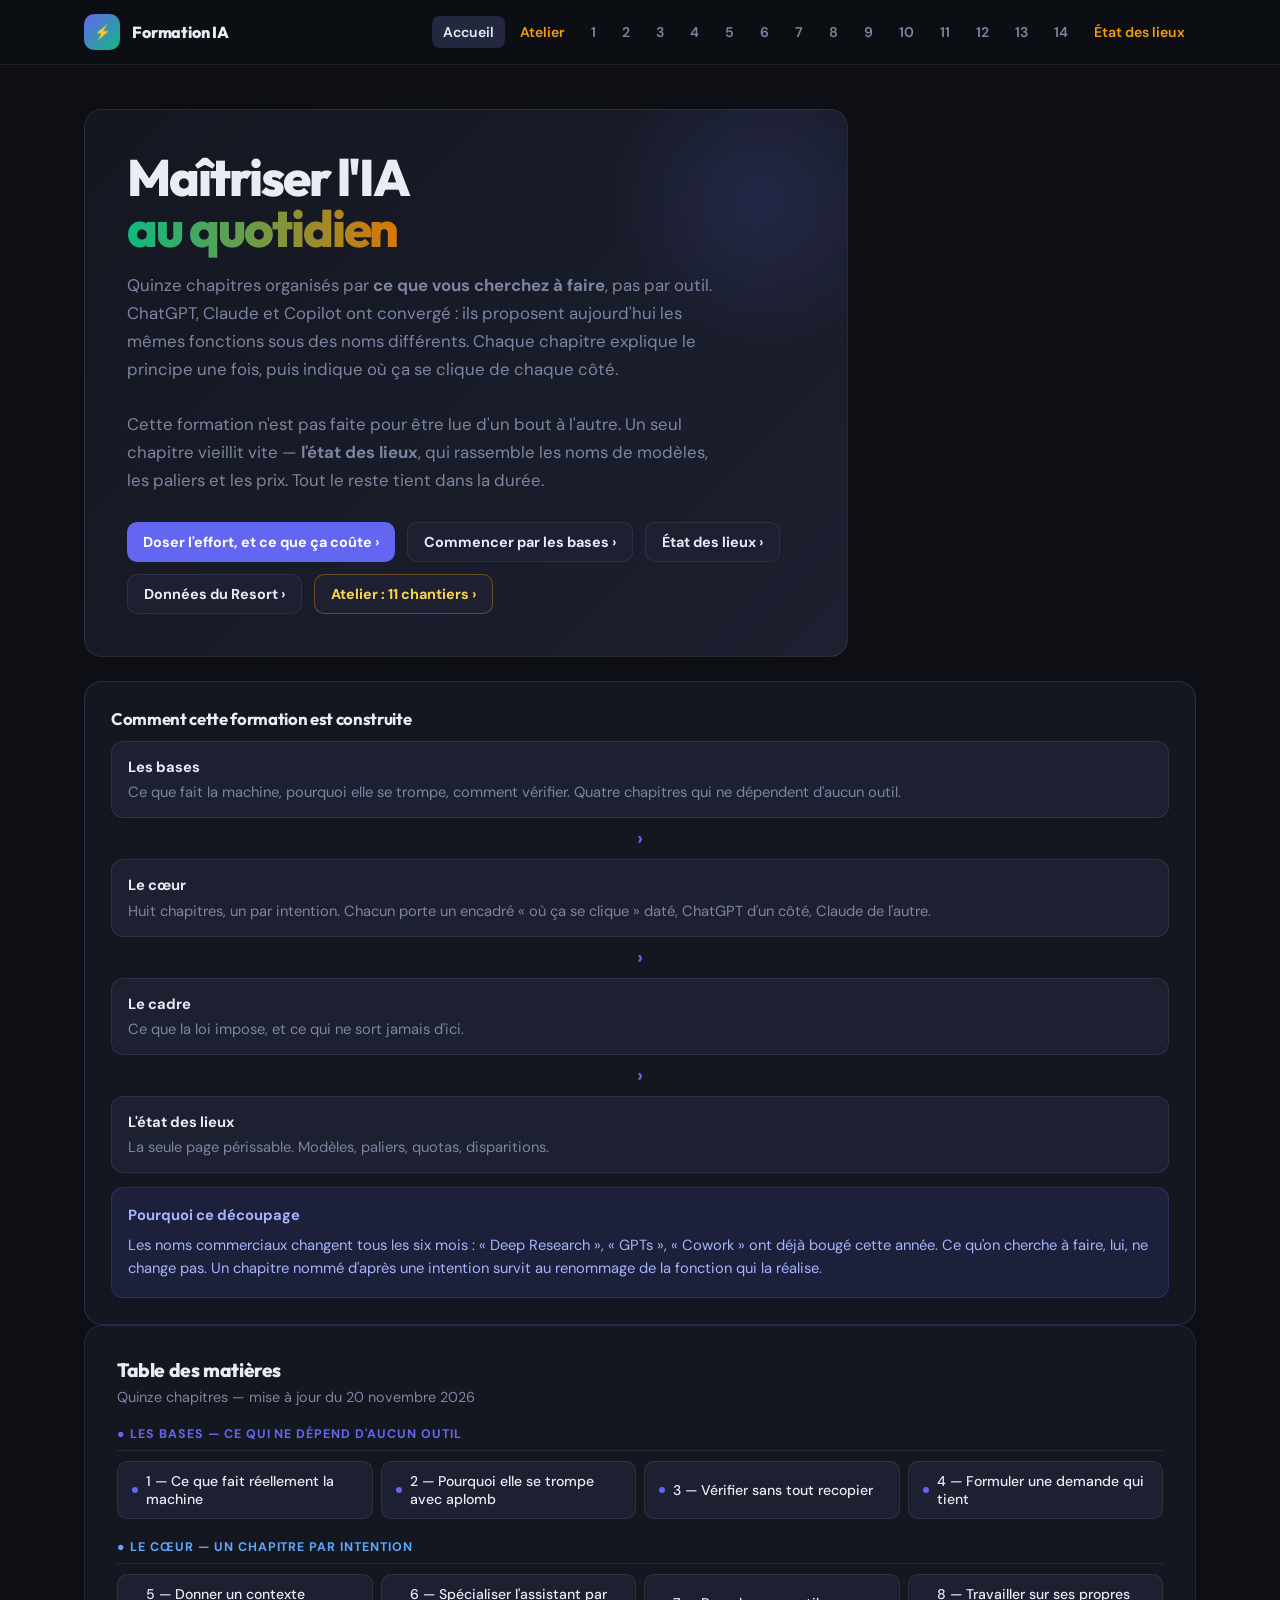
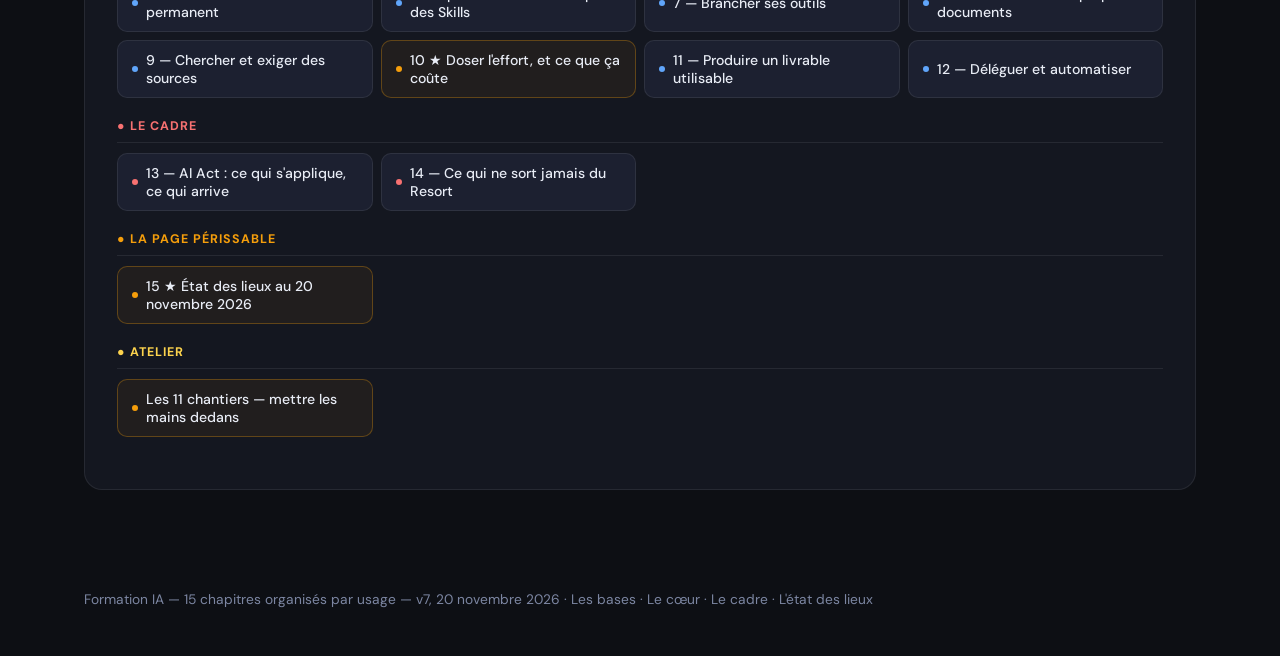
==== commit f62f6d18: "v7 : refonte par intention, 34 leçons en 15 chapitres Le découpage par outil obligeait à écrire deux" ====
--- a/index.html
+++ b/index.html
@@ -3,7 +3,7 @@
 <head>
   <meta charset="UTF-8" />
   <meta name="viewport" content="width=device-width, initial-scale=1.0" />
-  <title>Formation IA — Maîtriser vos outils IA (v6 — novembre 2026)</title>
+  <title>Formation IA — Maîtriser l'IA au quotidien (v7 — novembre 2026)</title>
   <link rel="preconnect" href="https://fonts.googleapis.com">
   <link href="https://fonts.googleapis.com/css2?family=Outfit:wght@400;600;700;800;900&family=DM+Sans:wght@400;500;600&display=swap" rel="stylesheet">
   <style>
@@ -584,6 +584,23 @@
     }
 
     @media (max-width: 640px) {
+      .compare-table, .compare-table tbody, .compare-table tr, .compare-table td { display: block; width: 100%; }
+      .compare-table thead { display: none; }
+      .compare-table tr { border-bottom: 1px solid var(--line); padding: 12px 0; }
+      .compare-table tr:last-child { border-bottom: none; }
+      .compare-table td { border-bottom: none; padding: 4px 0; }
+      .compare-table td:first-child { color: var(--text); font-weight: 700; font-size: 0.95rem; margin-bottom: 2px; }
+      .compare-table td[data-th]:not(:first-child)::before {
+        content: attr(data-th);
+        display: block;
+        font-size: 0.72rem;
+        text-transform: uppercase;
+        letter-spacing: 0.04em;
+        font-weight: 700;
+        margin-bottom: 2px;
+      }
+      .compare-table td:nth-child(2)::before { color: var(--gpt); }
+      .compare-table td:nth-child(3)::before { color: var(--claude); }
       .nav-links { display: none; }
       .hero-main { padding: 28px; }
       .hero-side { grid-template-columns: 1fr; }
@@ -601,40 +618,21 @@
     <nav class="nav-links">
       <a class="nav-link" href="#accueil">Accueil</a>
       <a class="nav-link" href="exercices.html" style="color:#f59e0b">Atelier</a>
-      <a class="nav-link" href="#lecon-1">1</a>
-      <a class="nav-link" href="#lecon-2">2</a>
-      <a class="nav-link" href="#lecon-3">3</a>
-      <a class="nav-link" href="#lecon-4">4</a>
-      <a class="nav-link" href="#lecon-5">5</a>
-      <a class="nav-link" href="#lecon-6">6</a>
-      <a class="nav-link" href="#lecon-7">7</a>
-      <a class="nav-link" href="#lecon-8">8</a>
-      <a class="nav-link" href="#lecon-9">9</a>
-      <a class="nav-link" href="#lecon-10">10</a>
-      <a class="nav-link" href="#lecon-11">11</a>
-      <a class="nav-link" href="#lecon-12">12</a>
-      <a class="nav-link" href="#lecon-13">13</a>
-      <a class="nav-link" href="#lecon-14">14</a>
-      <a class="nav-link" href="#lecon-15">15</a>
-      <a class="nav-link" href="#lecon-16">16</a>
-      <a class="nav-link" href="#lecon-17">17</a>
-      <a class="nav-link" href="#lecon-18">18</a>
-      <a class="nav-link" href="#lecon-19">19</a>
-      <a class="nav-link" href="#lecon-20">20</a>
-      <a class="nav-link" href="#lecon-21">21</a>
-      <a class="nav-link" href="#lecon-22">22</a>
-      <a class="nav-link" href="#lecon-23">23</a>
-      <a class="nav-link" href="#lecon-24">24</a>
-      <a class="nav-link" href="#lecon-25">25</a>
-      <a class="nav-link" href="#lecon-26">26</a>
-      <a class="nav-link" href="#lecon-27" style="color:#f59e0b">27 ★</a>
-      <a class="nav-link" href="#lecon-28">28</a>
-      <a class="nav-link" href="#lecon-29">29</a>
-      <a class="nav-link" href="#lecon-30">30</a>
-      <a class="nav-link" href="#lecon-31">31</a>
-      <a class="nav-link" href="#lecon-32" style="color:#f59e0b">32 ★</a>
-      <a class="nav-link" href="#lecon-33">33</a>
-      <a class="nav-link" href="#lecon-34">34</a>
+      <a class="nav-link" href="#chap-1">1</a>
+      <a class="nav-link" href="#chap-2">2</a>
+      <a class="nav-link" href="#chap-3">3</a>
+      <a class="nav-link" href="#chap-4">4</a>
+      <a class="nav-link" href="#chap-5">5</a>
+      <a class="nav-link" href="#chap-6">6</a>
+      <a class="nav-link" href="#chap-7">7</a>
+      <a class="nav-link" href="#chap-8">8</a>
+      <a class="nav-link" href="#chap-9">9</a>
+      <a class="nav-link" href="#chap-10">10</a>
+      <a class="nav-link" href="#chap-11">11</a>
+      <a class="nav-link" href="#chap-12">12</a>
+      <a class="nav-link" href="#chap-13">13</a>
+      <a class="nav-link" href="#chap-14">14</a>
+      <a class="nav-link" href="#chap-15" style="color:#f59e0b">État des lieux</a>
     </nav>
   </div>
 </header>
@@ -647,2238 +645,1017 @@
     <div class="card hero-main">
       <h1 class="hero-title">Maîtriser l'IA<br><em>au quotidien</em></h1>
       <p class="hero-lead">
-        ChatGPT, Claude, Microsoft 365 Copilot, Google Gemini et les outils complémentaires : fonctionnement, cas d'usage, automatisation, agents, cadre légal et bonnes pratiques. <strong>34 leçons — mise à jour novembre 2026.</strong>
+        Quinze chapitres organisés par <strong>ce que vous cherchez à faire</strong>, pas par outil. ChatGPT, Claude et Copilot ont convergé : ils proposent aujourd'hui les mêmes fonctions sous des noms différents. Chaque chapitre explique le principe une fois, puis indique où ça se clique de chaque côté.
       </p>
       <p class="hero-lead" style="margin-top:10px;">
-        Cette formation n'est pas faite pour être lue d'un bout à l'autre. Servez-vous du sommaire et piochez ce dont vous avez besoin. Si vous ne savez pas par où commencer : leçon 32 pour dix consignes prêtes à copier, leçon 28 pour le panorama des outils.
+        Cette formation n'est pas faite pour être lue d'un bout à l'autre. Un seul chapitre vieillit vite — <strong>l'état des lieux</strong>, qui rassemble les noms de modèles, les paliers et les prix. Tout le reste tient dans la durée.
       </p>
       <div style="display:flex;gap:12px;flex-wrap:wrap;">
-        <a class="btn btn-primary" href="#lecon-32">Dix consignes prêtes à l'emploi ›</a>
-        <a class="btn btn-secondary" href="#lecon-28">Nouveautés 2026 ›</a>
-        <a class="btn btn-secondary" href="#lecon-1">Tout reprendre depuis le début ›</a>
-        <a class="btn btn-secondary" href="#lecon-33">Cadre légal ›</a>
+        <a class="btn btn-primary" href="#chap-10">Doser l'effort, et ce que ça coûte ›</a>
+        <a class="btn btn-secondary" href="#chap-1">Commencer par les bases ›</a>
+        <a class="btn btn-secondary" href="#chap-15">État des lieux ›</a>
+        <a class="btn btn-secondary" href="#chap-14">Données du Resort ›</a>
         <a class="btn btn-secondary" href="exercices.html" style="border-color:rgba(245,158,11,0.35);color:#fcd34d">Atelier : 11 chantiers ›</a>
       </div>
     </div>
+  </div>
+
+  <div class="card lesson-card" style="margin-top:22px;border-color:rgba(99,102,241,0.25)">
+    <h3>Comment cette formation est construite</h3>
+    <div class="flow">
+      <div class="flow-box"><strong>Les bases</strong><span>Ce que fait la machine, pourquoi elle se trompe, comment vérifier. Quatre chapitres qui ne dépendent d'aucun outil.</span></div>
+      <div class="arrow">›</div>
+      <div class="flow-box"><strong>Le cœur</strong><span>Huit chapitres, un par intention. Chacun porte un encadré « où ça se clique » daté, ChatGPT d'un côté, Claude de l'autre.</span></div>
+      <div class="arrow">›</div>
+      <div class="flow-box"><strong>Le cadre</strong><span>Ce que la loi impose, et ce qui ne sort jamais d'ici.</span></div>
+      <div class="arrow">›</div>
+      <div class="flow-box"><strong>L'état des lieux</strong><span>La seule page périssable. Modèles, paliers, quotas, disparitions.</span></div>
+    </div>
+    <div class="highlight highlight-info" style="margin-top:14px;"><strong>Pourquoi ce découpage</strong>Les noms commerciaux changent tous les six mois : « Deep Research », « GPTs », « Cowork » ont déjà bougé cette année. Ce qu'on cherche à faire, lui, ne change pas. Un chapitre nommé d'après une intention survit au renommage de la fonction qui la réalise.</div>
   </div>
 
   <div class="card toc-section">
     <div class="toc-title">Table des matières</div>
-    <div class="toc-subtitle">Naviguez par bloc thématique</div>
+    <div class="toc-subtitle">Quinze chapitres — mise à jour du 20 novembre 2026</div>
 
     <div class="toc-group">
-      <div class="toc-group-label gpt">● ChatGPT Business — Aller plus loin</div>
+      <div class="toc-group-label" style="color:var(--accent)">● Les bases — ce qui ne dépend d'aucun outil</div>
       <div class="toc-grid">
-        <a class="toc-link" href="#lecon-1"><span class="toc-dot" style="background:var(--gpt)"></span>1 — Custom Instructions</a>
-        <a class="toc-link" href="#lecon-2"><span class="toc-dot" style="background:var(--gpt)"></span>2 — Deep Research</a>
-        <a class="toc-link" href="#lecon-3"><span class="toc-dot" style="background:var(--gpt)"></span>3 — Modes de raisonnement</a>
-        <a class="toc-link" href="#lecon-4"><span class="toc-dot" style="background:var(--gpt)"></span>4 — Les Projets</a>
-        <a class="toc-link" href="#lecon-5"><span class="toc-dot" style="background:var(--gpt)"></span>5 — Les GPTs</a>
-        <a class="toc-link" href="#lecon-6"><span class="toc-dot" style="background:var(--gpt)"></span>6 — Partage & collaboration</a>
-        <a class="toc-link" href="#lecon-7"><span class="toc-dot" style="background:var(--gpt)"></span>7 — Le mode agent</a>
-        <a class="toc-link" href="#lecon-8"><span class="toc-dot" style="background:var(--gpt)"></span>8 — Tasks & Schedule</a>
-        <a class="toc-link" href="#lecon-9"><span class="toc-dot" style="background:var(--gpt)"></span>9 — Génération & édition d'images</a>
-        <a class="toc-link" href="#lecon-10"><span class="toc-dot" style="background:var(--gpt)"></span>10 — Vibe coding</a>
-        <a class="toc-link" href="#lecon-11"><span class="toc-dot" style="background:var(--gpt)"></span>11 — Codex & Claude Code</a>
+        <a class="toc-link" href="#chap-1"><span class="toc-dot" style="background:var(--accent)"></span>1 — Ce que fait réellement la machine</a>
+        <a class="toc-link" href="#chap-2"><span class="toc-dot" style="background:var(--accent)"></span>2 — Pourquoi elle se trompe avec aplomb</a>
+        <a class="toc-link" href="#chap-3"><span class="toc-dot" style="background:var(--accent)"></span>3 — Vérifier sans tout recopier</a>
+        <a class="toc-link" href="#chap-4"><span class="toc-dot" style="background:var(--accent)"></span>4 — Formuler une demande qui tient</a>
       </div>
     </div>
 
     <div class="toc-group">
-      <div class="toc-group-label claude">● Claude Team — Fonctionnement & usages</div>
+      <div class="toc-group-label" style="color:#60a5fa">● Le cœur — un chapitre par intention</div>
       <div class="toc-grid">
-        <a class="toc-link" href="#lecon-12"><span class="toc-dot" style="background:var(--claude)"></span>12 — Qu'est-ce que Claude ?</a>
-        <a class="toc-link" href="#lecon-13"><span class="toc-dot" style="background:var(--claude)"></span>13 — Projets & mémoire</a>
-        <a class="toc-link" href="#lecon-14"><span class="toc-dot" style="background:var(--claude)"></span>14 — Style & personnalisation</a>
-        <a class="toc-link" href="#lecon-15"><span class="toc-dot" style="background:var(--claude)"></span>15 — Artefacts & outils visuels</a>
-        <a class="toc-link" href="#lecon-16"><span class="toc-dot" style="background:var(--claude)"></span>16 — Claude Code & automatisation</a>
+        <a class="toc-link" href="#chap-5"><span class="toc-dot" style="background:#60a5fa"></span>5 — Donner un contexte permanent</a>
+        <a class="toc-link" href="#chap-6"><span class="toc-dot" style="background:#60a5fa"></span>6 — Spécialiser l'assistant par des Skills</a>
+        <a class="toc-link" href="#chap-7"><span class="toc-dot" style="background:#60a5fa"></span>7 — Brancher ses outils</a>
+        <a class="toc-link" href="#chap-8"><span class="toc-dot" style="background:#60a5fa"></span>8 — Travailler sur ses propres documents</a>
+        <a class="toc-link" href="#chap-9"><span class="toc-dot" style="background:#60a5fa"></span>9 — Chercher et exiger des sources</a>
+        <a class="toc-link" href="#chap-10" style="border-color:rgba(245,158,11,0.3);background:rgba(245,158,11,0.06)"><span class="toc-dot" style="background:#f59e0b"></span>10 ★ Doser l'effort, et ce que ça coûte</a>
+        <a class="toc-link" href="#chap-11"><span class="toc-dot" style="background:#60a5fa"></span>11 — Produire un livrable utilisable</a>
+        <a class="toc-link" href="#chap-12"><span class="toc-dot" style="background:#60a5fa"></span>12 — Déléguer et automatiser</a>
       </div>
     </div>
 
     <div class="toc-group">
-      <div class="toc-group-label" style="color:var(--accent)">● Comparatif & choix stratégique</div>
+      <div class="toc-group-label" style="color:#f87171">● Le cadre</div>
       <div class="toc-grid">
-        <a class="toc-link" href="#lecon-17"><span class="toc-dot" style="background:var(--accent)"></span>17 — ChatGPT vs Claude : quand utiliser quoi</a>
-        <a class="toc-link" href="#lecon-18"><span class="toc-dot" style="background:var(--accent)"></span>18 — La qualité du prompt</a>
+        <a class="toc-link" href="#chap-13"><span class="toc-dot" style="background:#f87171"></span>13 — AI Act : ce qui s'applique, ce qui arrive</a>
+        <a class="toc-link" href="#chap-14"><span class="toc-dot" style="background:#f87171"></span>14 — Ce qui ne sort jamais du Resort</a>
       </div>
     </div>
 
     <div class="toc-group">
-      <div class="toc-group-label tools">● Outils complémentaires</div>
+      <div class="toc-group-label" style="color:#f59e0b">● La page périssable</div>
       <div class="toc-grid">
-        <a class="toc-link" href="#lecon-19"><span class="toc-dot" style="background:var(--accent)"></span>19 — Perplexity : recherche IA</a>
-        <a class="toc-link" href="#lecon-20"><span class="toc-dot" style="background:var(--accent)"></span>20 — Gemini Notebook</a>
-        <a class="toc-link" href="#lecon-21"><span class="toc-dot" style="background:var(--accent)"></span>21 — ElevenLabs : voix & audio</a>
-        <a class="toc-link" href="#lecon-22"><span class="toc-dot" style="background:var(--accent)"></span>22 — Google AI Studio & Gemini</a>
-        <a class="toc-link" href="#lecon-23"><span class="toc-dot" style="background:var(--accent)"></span>23 — Vue d'ensemble & bonnes pratiques</a>
+        <a class="toc-link" href="#chap-15" style="border-color:rgba(245,158,11,0.3);background:rgba(245,158,11,0.06)"><span class="toc-dot" style="background:#f59e0b"></span>15 ★ État des lieux au 20 novembre 2026</a>
       </div>
     </div>
 
     <div class="toc-group">
-      <div class="toc-group-label" style="color:#60a5fa">● Microsoft IA — Copilot, Automatisation & Intégrations</div>
+      <div class="toc-group-label" style="color:#fcd34d">● Atelier</div>
       <div class="toc-grid">
-        <a class="toc-link" href="#lecon-24"><span class="toc-dot" style="background:#60a5fa"></span>24 — Microsoft 365 Copilot</a>
-        <a class="toc-link" href="#lecon-25"><span class="toc-dot" style="background:#60a5fa"></span>25 — Power Automate & automatisation</a>
-        <a class="toc-link" href="#lecon-26"><span class="toc-dot" style="background:#60a5fa"></span>26 — Claude dans vos fichiers Office</a>
-        <a class="toc-link" href="#lecon-27" style="border-color:rgba(245,158,11,0.3);background:rgba(245,158,11,0.06)"><span class="toc-dot" style="background:#f59e0b"></span>27 ★ Cas concret — Automatisation Event</a>
-      </div>
-    </div>
-
-    <div class="toc-group">
-      <div class="toc-group-label" style="color:#34d399">● Nouveautés 2026 — Modèles, délégation & agents</div>
-      <div class="toc-grid">
-        <a class="toc-link" href="#lecon-28"><span class="toc-dot" style="background:#34d399"></span>28 — Le paysage des modèles en novembre 2026</a>
-        <a class="toc-link" href="#lecon-29"><span class="toc-dot" style="background:#34d399"></span>29 — Déléguer un travail sur fichiers (ex-Cowork)</a>
-        <a class="toc-link" href="#lecon-30"><span class="toc-dot" style="background:#34d399"></span>30 — Skills : encoder les règles maison</a>
-        <a class="toc-link" href="#lecon-31"><span class="toc-dot" style="background:#34d399"></span>31 — Les agents et leur gouvernance</a>
-      </div>
-    </div>
-
-    <div class="toc-group">
-      <div class="toc-group-label" style="color:#f59e0b">● Boîte à outils</div>
-      <div class="toc-grid">
-        <a class="toc-link" href="#lecon-32" style="border-color:rgba(245,158,11,0.3);background:rgba(245,158,11,0.06)"><span class="toc-dot" style="background:#f59e0b"></span>32 ★ Dix tâches, dix consignes prêtes à copier</a>
-      </div>
-    </div>
-
-    <div class="toc-group">
-      <div class="toc-group-label" style="color:#f87171">● Cadre légal & usage responsable</div>
-      <div class="toc-grid">
-        <a class="toc-link" href="#lecon-33"><span class="toc-dot" style="background:#f87171"></span>33 — AI Act : applicable depuis le 2 août 2026</a>
-        <a class="toc-link" href="#lecon-34"><span class="toc-dot" style="background:#f87171"></span>34 — Ce qui ne sort jamais du Resort</a>
+        <a class="toc-link" href="exercices.html" style="border-color:rgba(245,158,11,0.3);background:rgba(245,158,11,0.06)"><span class="toc-dot" style="background:#f59e0b"></span>Les 11 chantiers — mettre les mains dedans</a>
       </div>
     </div>
   </div>
 </section>
 
-<!-- ========== LEÇON 1 — Custom Instructions ========== -->
-<section class="page" id="lecon-1">
+<!-- ========== CHAPITRE 1 ========== -->
+<section class="page" id="chap-1">
   <div class="lesson-header">
     <div>
-      <div class="tag tag-gpt">● ChatGPT Business — Leçon 1</div>
-      <h2>Custom Instructions</h2>
+      <div class="tag" style="background:var(--accent-dim);color:var(--accent)">● Les bases — Chapitre 1</div>
+      <h2>Ce que fait réellement la machine</h2>
     </div>
     <a class="btn btn-secondary" href="#accueil">↩ Retour</a>
   </div>
+
+  <div class="card lesson-card" style="margin-bottom:18px;">
+    <p style="color:var(--text);font-size:1rem;line-height:1.7;">Vous n'avez pas besoin de comprendre comment c'est construit. Vous avez besoin d'une image mentale juste, parce que c'est elle qui vous dira, en situation, si vous pouvez faire confiance au résultat.</p>
+  </div>
+
   <div class="lesson-grid">
     <div class="card lesson-card">
-      <h3>Principe</h3>
-      <p>Définir une fois votre contexte et vos préférences pour ne plus les répéter à chaque conversation. ChatGPT les applique automatiquement.</p>
-      <div class="flow">
-        <div class="flow-box"><strong>Vous indiquez</strong><span>rôle, secteur, niveau d'expertise, ton préféré, langue</span></div>
-        <div class="arrow">↓</div>
-        <div class="flow-box"><strong>ChatGPT s'adapte</strong><span>réponses cohérentes et immédiatement réutilisables</span></div>
-      </div>
-      <div class="steps" style="margin-top:16px;">
-        <div class="step"><div class="step-num">1</div><div><strong>Settings → Personalization → Custom Instructions</strong></div></div>
-        <div class="step"><div class="step-num">2</div><div><strong>Deux champs :</strong> "Qui êtes-vous" et "Comment doit répondre ChatGPT"</div></div>
-      </div>
-    </div>
-    <div class="card lesson-card">
-      <h3>Exemples concrets</h3>
-      <div class="example-list">
-        <div class="example"><strong>Contexte</strong><span>Je travaille dans [secteur]. J'utilise ChatGPT pour analyser, rédiger, structurer. Les réponses doivent être directement exploitables.</span></div>
-        <div class="example"><strong>Style de réponse</strong><span>Réponses claires et structurées. Privilégie listes et tableaux quand pertinent. Évite les introductions génériques.</span></div>
-        <div class="example"><strong>Niveau</strong><span>Considère que je suis à l'aise avec les outils numériques. Évite les explications basiques.</span></div>
-        <div class="example"><strong>Langue & ton</strong><span>Réponds en français, ton professionnel et direct.</span></div>
-      </div>
-    </div>
-    <div class="card lesson-card">
-      <h3>Astuce : instruction pour le format de sortie</h3>
-      <p>Ajoutez dans vos instructions : <em>"Quand tu produis un email, structure-le directement avec objet, corps et signature. Quand tu produis une synthèse, utilise des puces courtes."</em></p>
-      <div class="highlight highlight-gpt"><strong>Équivalent Claude</strong>Chez Claude Team : "User Preferences" (Settings → Profile) + fonctionnalité "Style" pour définir le ton d'écriture. Plus flexible que ChatGPT sur la granularité stylistique.</div>
-    </div>
-    <div class="card lesson-card">
-      <h3>À retenir</h3>
-      <div class="example-list">
-        <div class="example"><strong>Une fois bien configurées</strong><span>les Custom Instructions améliorent 100% de vos conversations sans effort supplémentaire.</span></div>
-        <div class="example"><strong>À revoir régulièrement</strong><span>votre rôle évolue, vos instructions aussi.</span></div>
-        <div class="example"><strong>Pas une limite</strong><span>vous pouvez toujours préciser davantage dans la conversation si besoin.</span></div>
-      </div>
+      <h3>Le moteur : prédire la suite</h3>
+      <p>Un modèle de langage fait une seule chose : il produit le mot suivant le plus plausible, puis recommence. Il a appris cette plausibilité sur une quantité énorme de textes. C'est tout.</p>
+      <p>Cette mécanique très pauvre produit un résultat très riche, parce que pour prédire correctement la suite d'un raisonnement, il faut avoir capté quelque chose du raisonnement. Mais elle explique aussi ce qui suit : <strong>rien dans le mécanisme ne distingue une suite vraie d'une suite plausible.</strong></p>
+      <div class="highlight highlight-info"><strong>La bonne image</strong>Ce n'est pas une base de données qu'on interroge. C'est quelqu'un de très cultivé, très rapide, qui répond de mémoire et n'aime pas dire « je ne sais pas ».</div>
+    </div>
+
+    <div class="card lesson-card">
+      <h3>Tout le reste est branché autour</h3>
+      <p>Chercher sur le web, lire votre PDF, exécuter un calcul, envoyer un mail, produire un tableau : rien de tout cela n'est le modèle. Ce sont des <strong>outils</strong> que l'éditeur a branchés autour, et que le modèle décide d'appeler.</p>
+      <div class="example-list">
+        <div class="example"><strong>Conséquence pratique n° 1</strong><span>Si l'outil n'est pas branché ou pas activé, vous obtenez une réponse de mémoire — avec l'assurance d'une réponse vérifiée.</span></div>
+        <div class="example"><strong>Conséquence pratique n° 2</strong><span>Demander explicitement « cherche sur le web » ou « calcule-le » change la nature de la réponse, pas seulement son ton.</span></div>
+        <div class="example"><strong>Conséquence pratique n° 3</strong><span>Un chiffre arrive soit de la mémoire du modèle, soit d'un outil. Savoir lequel, c'est déjà la moitié de la vérification.</span></div>
+      </div>
+    </div>
+
+    <div class="card lesson-card">
+      <h3>Ce que « raisonner » veut dire</h3>
+      <p>Depuis 2025, les modèles peuvent écrire un brouillon interne avant de répondre : poser le problème, essayer, se corriger. C'est ce qu'on appelle le raisonnement, et c'est ce que règle le curseur d'effort (chapitre 10).</p>
+      <p>Ça change beaucoup de choses sur les tâches à étapes — un calcul en plusieurs temps, une comparaison de contrats, une planification. Ça ne change presque rien sur les tâches d'un seul geste : reformuler, traduire, résumer un texte court.</p>
+      <div class="highlight highlight-warn"><strong>Ce que ça ne corrige pas</strong>Un modèle qui raisonne peut raisonner impeccablement à partir d'un fait faux qu'il vient d'inventer. Le raisonnement améliore la chaîne, pas le premier maillon.</div>
+    </div>
+
+    <div class="card lesson-card">
+      <h3>Ce qu'il ne sait pas de vous</h3>
+      <p>Par défaut, chaque conversation repart de zéro. L'outil ne se souvient pas d'hier, ne connaît pas votre organigramme, n'a pas lu le document dont vous parlez « comme la dernière fois ».</p>
+      <p>Les mémoires et les projets (chapitre 5) servent précisément à corriger ça — mais c'est une couche ajoutée, pas une propriété du modèle. Quand elle n'est pas en place, l'outil comble avec du plausible.</p>
+      <div class="highlight highlight-info"><strong>Le réflexe qui change tout</strong>Devant une réponse qui vous surprend, demandez-vous d'abord : qu'est-ce qu'il ne pouvait pas savoir ? Neuf fois sur dix, c'est là qu'est l'erreur.</div>
     </div>
   </div>
 </section>
 
-<!-- ========== LEÇON 2 — Deep Research ========== -->
-<section class="page" id="lecon-2">
+<!-- ========== CHAPITRE 2 ========== -->
+<section class="page" id="chap-2">
   <div class="lesson-header">
     <div>
-      <div class="tag tag-gpt">● ChatGPT Business — Leçon 2</div>
-      <h2>Deep Research</h2>
+      <div class="tag" style="background:var(--accent-dim);color:var(--accent)">● Les bases — Chapitre 2</div>
+      <h2>Pourquoi elle se trompe avec aplomb</h2>
     </div>
     <a class="btn btn-secondary" href="#accueil">↩ Retour</a>
   </div>
+
+  <div class="card lesson-card" style="margin-bottom:18px;border-color:rgba(239,68,68,0.25)">
+    <p style="color:var(--text);font-size:1rem;line-height:1.7;">L'erreur d'une IA n'a pas la tête d'une erreur. Elle est bien écrite, confiante, cohérente avec le reste. C'est la seule difficulté réelle de cet outil, et c'est pour ça qu'elle occupe un chapitre entier.</p>
+  </div>
+
   <div class="lesson-grid">
     <div class="card lesson-card">
-      <h3>Ce que c'est</h3>
-      <p>Mode spécialisé qui explore plusieurs dizaines de sources en ligne, recoupe l'information et produit une synthèse structurée avec citations. Disponible dans ChatGPT Business (bouton dédié dans la barre de composition).</p>
-      <div class="flow">
-        <div class="flow-box"><strong>Question complexe</strong><span>sujet à explorer en profondeur</span></div>
-        <div class="arrow">↓</div>
-        <div class="flow-box"><strong>Recherche multi-sources</strong><span>20 à 40+ sources parcourues automatiquement</span></div>
-        <div class="arrow">↓</div>
-        <div class="flow-box"><strong>Rapport structuré</strong><span>avec sources citées et vérifiables</span></div>
-      </div>
-    </div>
-    <div class="card lesson-card">
-      <h3>Quand l'utiliser</h3>
-      <div class="example-list">
-        <div class="example"><strong>Analyse de marché</strong><span>Comprendre un secteur, ses acteurs, ses tendances récentes.</span></div>
-        <div class="example"><strong>Veille concurrentielle</strong><span>Synthèse des positionnements et actualités d'acteurs clés.</span></div>
-        <div class="example"><strong>Préparation d'une décision</strong><span>Tour d'horizon d'un sujet avant un choix stratégique.</span></div>
-        <div class="example"><strong>Exploration d'un domaine inconnu</strong><span>Cartographier rapidement un secteur que l'on ne connaît pas.</span></div>
-      </div>
-    </div>
-    <div class="card lesson-card">
-      <h3>Différence avec une recherche classique</h3>
-      <div class="example-list">
-        <div class="example"><strong>ChatGPT standard</strong><span>Répond depuis ses connaissances internes, qui s'arrêtent plusieurs mois avant la date du jour, et lance de lui-même une recherche web quand la question porte sur l'actualité. Vérifiez qu'il a bien cherché : les sources s'affichent sous la réponse.</span></div>
-        <div class="example"><strong>Web Search (simple)</strong><span>Quelques sources, réponse rapide. Pour des questions factuelles récentes.</span></div>
-        <div class="example"><strong>Deep Research</strong><span>Dizaines de sources, rapport complet. Prend 5–15 minutes. Pour sujets complexes nécessitant une vue complète.</span></div>
-      </div>
-      <div class="highlight highlight-gpt"><strong>Équivalent Claude</strong>Claude dispose aussi d'une recherche web et d'un mode "Deep Research" (plans Pro/Team). Similaire, mais tend à mieux structurer les nuances et à signaler les incertitudes.</div>
-    </div>
-    <div class="card lesson-card">
-      <h3>Bonnes pratiques</h3>
-      <div class="steps">
-        <div class="step"><div class="step-num">1</div><div><strong>Précisez le périmètre géographique ou temporel</strong><br>"… en France, depuis 2023"</div></div>
-        <div class="step"><div class="step-num">2</div><div><strong>Demandez un format précis</strong><br>"Produis un rapport avec intro, 3 grandes tendances, acteurs clés, tableau récapitulatif"</div></div>
-        <div class="step"><div class="step-num">3</div><div><strong>Vérifiez les sources critiques</strong><br>Deep Research cite ses sources : cliquez dessus pour valider les données importantes.</div></div>
-      </div>
+      <h3>Les trois familles de fautes</h3>
+      <div class="example-list">
+        <div class="example"><strong>L'invention pure</strong><span>Une référence, un article de loi, une étude, une fonctionnalité qui n'existent pas. Le modèle produit la forme attendue d'une source, pas une source. C'est devenu rare sur les questions courantes, et ça reste fréquent sur les détails pointus.</span></div>
+        <div class="example"><strong>Le détail plausible greffé sur du vrai</strong><span>La famille la plus dangereuse. Quatre-vingt-dix pour cent du paragraphe est exact, et une date, un montant ou un nom est faux. Rien ne le signale : le ton est identique.</span></div>
+        <div class="example"><strong>Le chiffre recopié de travers</strong><span>La donnée existe bien dans votre fichier, mais la ligne lue n'est pas la bonne, ou le total additionne une colonne de trop.</span></div>
+      </div>
+    </div>
+
+    <div class="card lesson-card">
+      <h3>Pourquoi ça ne se « corrige » pas</h3>
+      <p>Il n'y a pas, dans le mécanisme, d'endroit où une alarme pourrait se déclencher. Le modèle ne sait pas qu'il invente : produire la suite plausible, c'est exactement ce qu'il fait quand il a raison.</p>
+      <p>Les éditeurs réduisent le phénomène en branchant la recherche web, en faisant raisonner le modèle, en l'entraînant à dire qu'il ne sait pas. Le taux baisse ; il n'atteint pas zéro, et il ne l'atteindra pas.</p>
+      <div class="highlight highlight-warn"><strong>Le piège du « tu es sûr ? »</strong>Demander confirmation ne vérifie rien. Vous obtenez souvent une rétractation polie sur un point juste, ou une confirmation ferme d'une erreur. Ce n'est pas un test.</div>
+    </div>
+
+    <div class="card lesson-card">
+      <h3>Ce qui a cessé de marcher</h3>
+      <p>Les petits tests qu'on se passait entre collègues — l'œuvre inventée, l'erreur de calcul glissée dans un énoncé, la question piège — <strong>ne déclenchent plus</strong>. Les modèles actuels raisonnent, calculent et cherchent avant de répondre. Nous les avons essayés : ils passent.</p>
+      <p>Si vous voulez éprouver un outil, éprouvez-le sur votre propre matière, là où vous êtes capable de juger la réponse. C'est le seul test qui reste informatif.</p>
+      <div class="highlight highlight-info"><strong>Le signal le plus fiable</strong>Plus votre demande est précise et vérifiable, plus une fausse réponse se détache. Une question vague appelle une réponse vague, et une réponse vague ne se vérifie pas.</div>
+    </div>
+
+    <div class="card lesson-card">
+      <h3>Où l'erreur fait mal</h3>
+      <div class="example-list">
+        <div class="example"><strong>Un chiffre qui part dans une décision</strong><span>Un montant, un effectif, un pourcentage repris tel quel dans une note. C'est le cas le plus coûteux et le plus fréquent.</span></div>
+        <div class="example"><strong>Une règle juridique ou sociale</strong><span>Un délai de préavis, un article de convention, une obligation. L'IA produit un énoncé qui ressemble exactement à la bonne réponse.</span></div>
+        <div class="example"><strong>Un texte qui part vers l'extérieur</strong><span>Un client, un fournisseur, une administration. L'erreur devient publique et engage le Resort.</span></div>
+      </div>
+      <div class="highlight highlight-warn"><strong>La règle minimale</strong>Tout ce qui sort avec votre nom dessus a été relu par vous. Pas survolé : relu, avec les chiffres recoupés.</div>
     </div>
   </div>
 </section>
 
-<!-- ========== LEÇON 3 — Modes de raisonnement ========== -->
-<section class="page" id="lecon-3">
+<!-- ========== CHAPITRE 3 ========== -->
+<section class="page" id="chap-3">
   <div class="lesson-header">
     <div>
-      <div class="tag tag-gpt">● ChatGPT Business — Leçon 3</div>
-      <h2>Modes de raisonnement</h2>
+      <div class="tag" style="background:var(--accent-dim);color:var(--accent)">● Les bases — Chapitre 3</div>
+      <h2>Vérifier sans tout recopier</h2>
     </div>
     <a class="btn btn-secondary" href="#accueil">↩ Retour</a>
   </div>
+
+  <div class="card lesson-card" style="margin-bottom:18px;">
+    <p style="color:var(--text);font-size:1rem;line-height:1.7;">Si vérifier coûte autant que faire, l'outil ne sert à rien. Tout l'enjeu est de vérifier <strong>à hauteur de l'enjeu</strong>, avec des gestes qui prennent trente secondes.</p>
+  </div>
+
   <div class="lesson-grid">
     <div class="card lesson-card">
-      <h3>La famille GPT-6 : Astra, Sol, Luna</h3>
-      <p>Depuis l'automne 2026, ChatGPT tourne sur <strong>GPT-6</strong>, qui a remplacé GPT-5.6 (Sol, Terra, Luna) comme modèle par défaut des plans payants, Business compris. La logique reste la même : <strong>le chiffre désigne la génération</strong>, <strong>le nom désigne un palier de capacité</strong>. Dans le menu, vous voyez simplement « GPT-6 ».</p>
-      <div class="flow">
-        <div class="flow-box"><strong>Luna</strong><span>Le palier rapide et économique. Email, reformulation, traduction, résumé. Modèle par défaut des comptes gratuits.</span></div>
-        <div class="arrow">↓</div>
-        <div class="flow-box"><strong>Sol</strong><span>Le palier de travail, celui qui répond quand vous choisissez « GPT-6 ». Analyse, structuration, rédaction longue, extraction documentaire.</span></div>
-        <div class="arrow">↓</div>
-        <div class="flow-box"><strong>Astra</strong><span>Le palier lourd, affiché « GPT-6 Pro » sur les plans Business. Raisonnement long et tâches agentiques. À réserver aux vrais cas complexes.</span></div>
-      </div>
-      <div class="highlight highlight-gpt"><strong>Le curseur d'effort</strong>Vous réglez combien de temps le modèle réfléchit, d'« Instant » à un effort très élevé, au lieu de changer de modèle. Les anciens modèles GPT-5.6 restent sélectionnables pour l'instant, mais ne construisez rien dessus.</div>
-    </div>
-    <div class="card lesson-card">
-      <h3>Quand utiliser quel palier</h3>
-      <div class="example-list">
-        <div class="example"><strong>Effort bas (Instant)</strong><span>Reformuler, répondre à un email, traduire, générer une idée rapide, classer des messages. La grande majorité de vos usages quotidiens.</span></div>
-        <div class="example"><strong>GPT-6, effort normal</strong><span>Structurer une note, analyser des options, préparer un plan d'action, rédiger un document de 2–3 pages, extraire des données d'un dossier.</span></div>
-        <div class="example"><strong>GPT-6 Pro ou effort élevé</strong><span>Analyse financière complexe, scénarios décisionnels multi-variables, sujets juridiques fins, agent autonome enchaînant plusieurs étapes.</span></div>
-      </div>
-      <div class="highlight highlight-info"><strong>La règle économique</strong>Pour une extraction de document, un assistant interne ou de la rédaction cadrée, le palier de travail à effort normal donne une qualité équivalente au palier lourd pour un coût trois à cinq fois inférieur. Monter en gamme « pour être sûr » est le réflexe le plus coûteux et le moins utile.</div>
-    </div>
-    <div class="card lesson-card">
-      <h3>Paliers vs Deep Research</h3>
-      <div class="example-list">
-        <div class="example"><strong>Le palier et l'effort</strong><span>Contrôlent la profondeur de <em>raisonnement</em>. Le modèle réfléchit plus ou moins longtemps sur ce qu'il sait déjà.</span></div>
-        <div class="example"><strong>Deep Research</strong><span>Ajoute une couche de <em>recherche</em> : l'outil parcourt le web pour trouver de l'information nouvelle. Voir leçon 2.</span></div>
-        <div class="example"><strong>Combinaison maximale</strong><span>Palier lourd à effort élevé + Deep Research = l'analyse la plus complète possible. Coûteuse et lente : à réserver aux sujets réellement stratégiques.</span></div>
-      </div>
-      <div class="highlight highlight-claude"><strong>Chez Claude</strong>Même logique, vocabulaire différent. Claude Opus 5.5 (sorti le 22 septembre 2026) a une <em>réflexion adaptative toujours active</em> — il décide seul s'il doit réfléchir longtemps — et un réglage d'effort à cinq niveaux si vous voulez forcer. Fenêtre de contexte d'un million de tokens, soit l'équivalent de plusieurs milliers de pages dans une seule conversation. Détail en leçon 12.</div>
-    </div>
-    <div class="card lesson-card">
-      <h3>À retenir</h3>
-      <div class="example-list">
-        <div class="example"><strong>Ne visez pas systématiquement le palier le plus élevé</strong><span>Le palier lourd pour écrire un email : plus lent, plus cher, pas meilleur.</span></div>
-        <div class="example"><strong>Montez d'un palier si la réponse déçoit</strong><span>Si le résultat est superficiel, changez de palier ou augmentez l'effort, puis redemandez. Inutile de reformuler dix fois au même palier.</span></div>
-        <div class="example"><strong>Les quotas varient par palier</strong><span>Le palier lourd et Deep Research restent limités en nombre de requêtes selon le plan.</span></div>
-        <div class="example"><strong>Les noms changeront encore</strong><span>La preuve : Terra, présenté ici en août comme un palier durable, a disparu un mois plus tard avec GPT-6. Ce qui ne change pas : trois paliers rapide / équilibré / lourd, chez tous les éditeurs. Retenez la logique, pas les noms.</span></div>
-      </div>
-      <div class="highlight highlight-info"><strong>Modèles retirés en 2026</strong>o3 a été retiré de ChatGPT le 26 août 2026 et GPT-4.5 le 27 juin 2026. Si vous avez d'anciennes procédures internes qui nomment ces modèles, elles sont à corriger.</div>
+      <h3>La règle de proportion</h3>
+      <p>Avant de vérifier, posez-vous une seule question : <strong>que se passe-t-il si c'est faux ?</strong></p>
+      <div class="steps">
+        <div class="step"><div class="step-num">1</div><div><strong>Sans conséquence</strong><br>Un brouillon pour vous, une reformulation, une idée de plan. Vous jugez à la lecture, et c'est fini.</div></div>
+        <div class="step"><div class="step-num">2</div><div><strong>Conséquence interne</strong><br>Une note, un tableau de suivi, un support de réunion. Recoupez les chiffres et les noms, laissez le reste.</div></div>
+        <div class="step"><div class="step-num">3</div><div><strong>Conséquence externe ou réglementaire</strong><br>Un courrier, un contrat, une réponse à une administration. Chaque affirmation est tracée jusqu'à sa source avant l'envoi.</div></div>
+      </div>
+    </div>
+
+    <div class="card lesson-card">
+      <h3>Trois gestes qui coûtent peu</h3>
+      <div class="example-list">
+        <div class="example"><strong>Demander la source, et l'ouvrir</strong><span>« D'où vient ce chiffre ? Donne le lien. » Puis cliquer. Une source qui ne s'ouvre pas, ou qui ne dit pas ce que le résumé prétend, c'est l'erreur la plus courante — et elle se voit en dix secondes.</span></div>
+        <div class="example"><strong>Refaire le calcul ailleurs</strong><span>Un total, un pourcentage, une variation : trente secondes dans Excel. Ne demandez pas à l'IA de revérifier son propre calcul.</span></div>
+        <div class="example"><strong>Reposer la question autrement</strong><span>Dans une conversation neuve, sans le contexte précédent. Deux réponses qui divergent signalent une zone fragile ; deux réponses identiques ne prouvent rien, mais c'est déjà un filtre.</span></div>
+      </div>
+    </div>
+
+    <div class="card lesson-card">
+      <h3>Le point de contrôle qui rate le plus</h3>
+      <p>Quand vous faites travailler l'outil sur vos documents, la question n'est pas « la réponse est-elle juste ? » mais <strong>« a-t-il lu tout le document ? »</strong>.</p>
+      <p>Le symptôme est reconnaissable : la synthèse ne cite que le début, ou passe sous silence une partie que vous savez présente. Demandez une citation littérale tirée des dernières pages. Si elle ne vient pas, il n'a pas tout lu.</p>
+      <div class="highlight highlight-info"><strong>Le test de la citation</strong>« Cite-moi la phrase exacte sur laquelle tu t'appuies. » C'est le geste de vérification le plus rentable de toute cette formation.</div>
+    </div>
+
+    <div class="card lesson-card">
+      <h3>Ce qui ne se délègue jamais</h3>
+      <div class="example-list">
+        <div class="example"><strong>Le jugement</strong><span>Faut-il envoyer ce courrier, embaucher cette personne, accepter cette offre. L'IA peut instruire le dossier ; elle ne décide pas.</span></div>
+        <div class="example"><strong>La responsabilité de la sortie</strong><span>Un document signé engage une personne. « C'est l'IA qui l'a écrit » n'est pas une explication recevable, en interne comme en externe.</span></div>
+        <div class="example"><strong>La connaissance du terrain</strong><span>Ce que l'outil ne peut pas savoir : l'historique d'un dossier, le caractère d'un interlocuteur, ce qui s'est dit en réunion. C'est votre apport, et il est décisif.</span></div>
+      </div>
     </div>
   </div>
 </section>
 
-<!-- ========== LEÇON 4 — Projets ========== -->
-<section class="page" id="lecon-4">
+<!-- ========== CHAPITRE 4 ========== -->
+<section class="page" id="chap-4">
   <div class="lesson-header">
     <div>
-      <div class="tag tag-gpt">● ChatGPT Business — Leçon 4</div>
-      <h2>Les Projets</h2>
+      <div class="tag" style="background:var(--accent-dim);color:var(--accent)">● Les bases — Chapitre 4</div>
+      <h2>Formuler une demande qui tient</h2>
     </div>
     <a class="btn btn-secondary" href="#accueil">↩ Retour</a>
   </div>
+
+  <div class="card lesson-card" style="margin-bottom:18px;">
+    <p style="color:var(--text);font-size:1rem;line-height:1.7;">Ce chapitre est volontairement court. Les modèles actuels comprennent très bien une demande mal écrite ; ils ne devinent pas une demande incomplète. Il n'y a donc que trois leviers à connaître, et aucune formule magique à apprendre.</p>
+  </div>
+
   <div class="lesson-grid">
     <div class="card lesson-card">
-      <h3>Principe</h3>
-      <p>Un projet regroupe plusieurs conversations autour d'un même sujet. Il conserve un contexte persistant : fichiers uploadés, instructions spécifiques, historique.</p>
+      <h3>Les trois leviers</h3>
+      <div class="steps">
+        <div class="step"><div class="step-num">1</div><div><strong>Le contexte</strong><br>Pour qui, dans quel cadre, avec quel historique. C'est ce que l'outil ne peut pas deviner, et c'est ce qui manque dans quatre-vingts pour cent des demandes décevantes.</div></div>
+        <div class="step"><div class="step-num">2</div><div><strong>La forme attendue</strong><br>Longueur, support, ton, structure. « Une note d'une page pour un comité » et « explique-moi » ne produisent pas le même objet.</div></div>
+        <div class="step"><div class="step-num">3</div><div><strong>Le critère de refus</strong><br>Ce qui ferait que c'est raté. C'est le levier le moins utilisé et le plus efficace : « si tu n'as pas la source, dis-le au lieu d'inventer ».</div></div>
+      </div>
+    </div>
+
+    <div class="card lesson-card">
+      <h3>Ce qui ne sert plus à rien</h3>
+      <div class="example-list">
+        <div class="example"><strong>« Tu es un expert en… »</strong><span>Sans effet mesurable sur les modèles actuels. Ce qui compte, c'est le contexte réel, pas le rôle attribué.</span></div>
+        <div class="example"><strong>Les formules de politesse et les encouragements</strong><span>Aucun effet sur la qualité. Écrivez comme vous écrivez.</span></div>
+        <div class="example"><strong>Les prompts recopiés de dix lignes</strong><span>Souvent moins bons qu'une demande claire de trois phrases, parce qu'ils décrivent une situation qui n'est pas la vôtre.</span></div>
+      </div>
+      <div class="highlight highlight-info"><strong>Le vrai raccourci</strong>Plutôt que de soigner la formulation, donnez la matière : le document, le tableau, le mail d'origine. Un contexte réel vaut mieux que n'importe quelle tournure.</div>
+    </div>
+
+    <div class="card lesson-card">
+      <h3>Travailler en deux temps</h3>
+      <p>Pour tout ce qui dépasse la question simple, la méthode qui marche n'est pas d'écrire une demande parfaite, mais de <strong>faire reformuler avant de faire produire</strong>.</p>
       <div class="flow">
-        <div class="flow-box"><strong>Un sujet de travail</strong><span>ex : lancement produit, analyse marché, dossier client</span></div>
-        <div class="arrow">↓</div>
-        <div class="flow-box"><strong>Un projet dédié</strong><span>instructions propres + fichiers de référence</span></div>
-        <div class="arrow">↓</div>
-        <div class="flow-box"><strong>N conversations liées</strong><span>ChatGPT comprend le contexte sans réexplication</span></div>
-      </div>
-    </div>
-    <div class="card lesson-card">
-      <h3>Ce que les projets changent concrètement</h3>
-      <div class="example-list">
-        <div class="example"><strong>Instructions permanentes par projet</strong><span>Définissez le ton, le format, les règles propres à ce sujet. Ex : "Dans ce projet, tu analyses toujours depuis la perspective du comité de direction."</span></div>
-        <div class="example"><strong>Fichiers persistants</strong><span>Uploadez vos documents de référence (rapports, données) une seule fois. Disponibles dans toutes les conversations du projet.</span></div>
-        <div class="example"><strong>Historique organisé</strong><span>Retrouvez toutes les analyses, synthèses et productions liées à un sujet en un seul endroit.</span></div>
-      </div>
-    </div>
-    <div class="card lesson-card">
-      <h3>Exemples d'usage direction</h3>
-      <div class="example-list">
-        <div class="example"><strong>Préparation CODIR</strong><span>Projet dédié avec ordre du jour type, chiffres clés uploadés, format de note standardisé.</span></div>
-        <div class="example"><strong>Suivi d'un dossier stratégique</strong><span>Toutes les analyses d'un projet d'acquisition ou de partenariat regroupées.</span></div>
-        <div class="example"><strong>Pilotage d'un département</strong><span>Contexte métier permanent pour générer rapports, comptes rendus et notes rapidement.</span></div>
-      </div>
-      <div class="highlight highlight-claude"><strong>Chez Claude Team</strong>Équivalent direct avec les "Projets" Claude. Fonctionnalité similaire avec un avantage : la fenêtre de contexte de Claude est plus grande (1 million de tokens chez Claude Opus 5.5), permettant d'uploader des documents plus longs.</div>
-    </div>
-    <div class="card lesson-card">
-      <h3>À retenir</h3>
-      <div class="example-list">
-        <div class="example"><strong>Créez un projet dès qu'un sujet dépasse 3 conversations</strong><span>Le retour sur investissement est immédiat.</span></div>
-        <div class="example"><strong>Les instructions de projet priment sur les Custom Instructions</strong><span>Utile pour adapter le comportement par contexte.</span></div>
-        <div class="example"><strong>Les projets ne sont pas partagés par défaut</strong><span>Voir Leçon 6 pour le partage d'équipe.</span></div>
-      </div>
+        <div class="flow-box"><strong>1. Reformule</strong><span>« Avant d'écrire quoi que ce soit, dis-moi ce que tu as compris et ce qui te manque. »</span></div>
+        <div class="arrow">›</div>
+        <div class="flow-box"><strong>2. Corrigez</strong><span>Vous voyez immédiatement le malentendu, avant qu'il ait produit trois pages dessus.</span></div>
+        <div class="arrow">›</div>
+        <div class="flow-box"><strong>3. Produis</strong><span>Le résultat est bon du premier coup, parce que la demande est devenue complète.</span></div>
+      </div>
+    </div>
+
+    <div class="card lesson-card">
+      <h3>Une demande qui tient, en pratique</h3>
+      <p>Trois phrases suffisent presque toujours :</p>
+      <div class="example-list">
+        <div class="example"><strong>Ce que je veux obtenir</strong><span>« Une réponse à cet avis client, à publier sous notre nom. »</span></div>
+        <div class="example"><strong>La matière</strong><span>« Voici l'avis, et voici deux réponses qu'on a déjà publiées dont le ton me convient. »</span></div>
+        <div class="example"><strong>Le critère de refus</strong><span>« Pas de promesse de geste commercial, pas plus de huit lignes, et ne reprends aucun détail que l'avis ne mentionne pas. »</span></div>
+      </div>
+      <div class="highlight highlight-info"><strong>À retenir</strong>Le troisième point est celui qu'on oublie, et c'est celui qui évite les reprises.</div>
     </div>
   </div>
 </section>
 
-<!-- ========== LEÇON 5 — GPTs ========== -->
-<section class="page" id="lecon-5">
+<!-- ========== CHAPITRE 5 ========== -->
+<section class="page" id="chap-5">
   <div class="lesson-header">
     <div>
-      <div class="tag tag-gpt">● ChatGPT Business — Leçon 5</div>
-      <h2>Les GPTs — Assistants spécialisés</h2>
+      <div class="tag" style="background:rgba(96,165,250,0.12);color:#60a5fa">● Le cœur — Chapitre 5</div>
+      <h2>Donner un contexte permanent</h2>
     </div>
     <a class="btn btn-secondary" href="#accueil">↩ Retour</a>
   </div>
+
+  <div class="card lesson-card" style="margin-bottom:18px;">
+    <p style="color:var(--text);font-size:1rem;line-height:1.7;"><em>« J'en ai assez de réexpliquer qui je suis et ce que je veux à chaque conversation. »</em></p>
+  </div>
+
   <div class="lesson-grid">
     <div class="card lesson-card">
-      <h3>Qu'est-ce qu'un GPT ?</h3>
-      <p>Une version de ChatGPT préconfigurée pour un usage précis. On y définit des instructions, une personnalité, des fichiers de référence et des outils activés. Accessible via "Explore GPTs" ou en créant le sien.</p>
-      <div class="flow">
-        <div class="flow-box"><strong>Objectif précis</strong><span>ex : analyser des contrats, rédiger selon notre charte</span></div>
-        <div class="arrow">↓</div>
-        <div class="flow-box"><strong>Configuration</strong><span>instructions + fichiers + outils autorisés</span></div>
-        <div class="arrow">↓</div>
-        <div class="flow-box"><strong>GPT spécialisé</strong><span>prêt à l'emploi, partageable à l'équipe</span></div>
-      </div>
-    </div>
-    <div class="card lesson-card">
-      <h3>Usages concrets en entreprise</h3>
-      <div class="example-list">
-        <div class="example"><strong>Assistant rédactionnel maison</strong><span>Préconfiguré avec votre charte éditoriale, vos exemples, votre ton de marque. Tout le monde écrit dans le même style.</span></div>
-        <div class="example"><strong>Analyseur de documents internes</strong><span>GPT avec vos documents de référence uploadés (procédures, normes). Répond aux questions sans avoir besoin de les réexpliquer.</span></div>
-        <div class="example"><strong>Générateur de comptes rendus</strong><span>Collez le transcript d'une réunion, obtenez automatiquement CR structuré + décisions + actions.</span></div>
-        <div class="example"><strong>Assistant RH ou juridique interne</strong><span>Basé sur vos politiques, pour répondre aux questions fréquentes de façon cohérente.</span></div>
-      </div>
-    </div>
-    <div class="card lesson-card">
-      <h3>Créer un GPT en 10 minutes</h3>
+      <h3>Trois niveaux empilés</h3>
+      <p>Les deux outils proposent la même architecture, du plus large au plus étroit. Elle se lit de haut en bas : le niveau le plus précis l'emporte sur le plus général.</p>
       <div class="steps">
-        <div class="step"><div class="step-num">1</div><div><strong>Barre latérale → Explorer les GPT → Créer un GPT</strong></div></div>
-        <div class="step"><div class="step-num">2</div><div><strong>Décrivez à "GPT Builder" ce que vous voulez</strong><br>Il génère les instructions automatiquement.</div></div>
-        <div class="step"><div class="step-num">3</div><div><strong>Uploadez vos fichiers de référence</strong><br>Le GPT les utilisera pour répondre.</div></div>
-        <div class="step"><div class="step-num">4</div><div><strong>Partagez à votre workspace</strong><br>Toute l'équipe y accède via "Mes GPTs".</div></div>
-      </div>
-      <div class="highlight highlight-claude"><strong>Équivalent Claude</strong>Les "Projets partagés" Claude Team jouent un rôle similaire. Moins de customisation visuelle mais un comportement plus prévisible grâce à la robustesse du suivi d'instructions de Claude.</div>
-    </div>
-    <div class="card lesson-card">
-      <h3>GPT vs Projet vs Custom Instructions</h3>
-      <div class="example-list">
-        <div class="example"><strong>Custom Instructions</strong><span>Comportement global de ChatGPT pour tout votre compte.</span></div>
-        <div class="example"><strong>Projet</strong><span>Espace de travail thématique avec contexte et fichiers persistants. Usage personnel ou partagé.</span></div>
-        <div class="example"><strong>GPT</strong><span>Assistant autonome avec sa propre identité et ses propres règles. Partageable facilement, réutilisable par tous.</span></div>
+        <div class="step"><div class="step-num">1</div><div><strong>Les instructions</strong><br>Valables partout, dans toutes vos conversations. Qui vous êtes, comment vous voulez qu'on vous réponde, ce que vous ne voulez jamais voir.</div></div>
+        <div class="step"><div class="step-num">2</div><div><strong>La mémoire</strong><br>Se remplit toute seule à partir de vos échanges. Vous ne l'écrivez pas, vous la relisez et la corrigez.</div></div>
+        <div class="step"><div class="step-num">3</div><div><strong>Le projet</strong><br>Ne vaut que pour un dossier : ses fichiers, ses conversations, ses consignes propres. Ce qui est écrit là prend le dessus.</div></div>
+      </div>
+    </div>
+
+    <div class="card lesson-card">
+      <h3>Ce qu'on met dans les instructions</h3>
+      <p>Pas une présentation de soi : des <strong>contraintes de sortie</strong>. La différence est nette à l'usage.</p>
+      <div class="example-list">
+        <div class="example"><strong>Ce qui marche</strong><span>« Réponds en français. Conclusion en premier. Pas de récapitulatif final. Si une donnée manque, pose une seule question au lieu de supposer. »</span></div>
+        <div class="example"><strong>Ce qui ne sert à rien</strong><span>« Je travaille dans l'hôtellerie et j'aime les réponses de qualité. » Trop vague pour changer quoi que ce soit.</span></div>
+        <div class="example"><strong>Ce qu'il ne faut pas y mettre</strong><span>Des données nominatives, des montants, des éléments confidentiels. Ces instructions s'appliquent à toutes vos conversations, y compris celles que vous partagerez.</span></div>
+      </div>
+    </div>
+  </div>
+
+  <div class="card lesson-card full-card" style="margin-top:18px;border-color:rgba(99,102,241,0.25)">
+    <h3>Où ça se clique — relevé du 20 novembre 2026</h3>
+    <table class="compare-table">
+      <thead><tr><th>Ce que vous cherchez</th><th>ChatGPT Business</th><th>Claude Team</th></tr></thead>
+      <tbody>
+        <tr><td data-th="Ce que vous cherchez">Les instructions</td><td data-th="ChatGPT Business">Paramètres → Personnalisation → instructions personnalisées</td><td data-th="Claude Team">Paramètres → Your Claude → Instructions</td></tr>
+        <tr><td data-th="Ce que vous cherchez">La mémoire</td><td data-th="ChatGPT Business">Paramètres → Personnalisation → Mémoire (activer / désactiver)</td><td data-th="Claude Team">Paramètres → Your Claude → Memory</td></tr>
+        <tr><td data-th="Ce que vous cherchez">Relire et corriger</td><td data-th="ChatGPT Business">Résumé de la mémoire → Gérer, puis « éléments mémorisés »</td><td data-th="Claude Team">Claude's memory → Open</td></tr>
+        <tr><td data-th="Ce que vous cherchez">Les projets</td><td data-th="ChatGPT Business">Projets, dans la barre latérale</td><td data-th="Claude Team">Projects, dans la barre latérale</td></tr>
+        <tr><td data-th="Ce que vous cherchez">Particularité</td><td data-th="ChatGPT Business">« Utiliser mon style d'écriture comme référence »</td><td data-th="Claude Team">« Import memory from other AI providers » : reprend le contexte accumulé chez l'autre outil</td></tr>
+      </tbody>
+    </table>
+    <div class="highlight highlight-info" style="margin-top:12px;"><strong>Le geste à faire une fois</strong>Ouvrez la mémoire et lisez-la. Elle contient presque toujours deux ou trois choses fausses ou périmées retenues d'une conversation ancienne, qui polluent toutes les réponses suivantes.</div>
+  </div>
+
+  <div class="lesson-grid" style="margin-top:18px;">
+    <div class="card lesson-card">
+      <h3>Le piège</h3>
+      <p>Écrire ses instructions comme une fiche de poste. On y met son titre, son service, ses missions — et rien ne change, parce que rien là-dedans ne dit à l'outil comment répondre.</p>
+      <div class="highlight highlight-warn"><strong>Le second piège</strong>Oublier qu'elles s'appliquent partout. Une consigne utile pour vos notes internes devient gênante le jour où vous rédigez un courrier externe dans la même conversation.</div>
+    </div>
+    <div class="card lesson-card">
+      <h3>Un cas d'ici</h3>
+      <p>Vous traitez chaque semaine des avis clients publiés en ligne. Le bon découpage :</p>
+      <div class="example-list">
+        <div class="example"><strong>Instructions</strong><span>Le français, le ton, la longueur, l'interdiction d'inventer un détail absent de l'avis.</span></div>
+        <div class="example"><strong>Projet « Avis clients »</strong><span>Les réponses déjà publiées comme référence de ton, la charte, la liste de ce qu'on ne promet jamais.</span></div>
+        <div class="example"><strong>Mémoire</strong><span>Rien de particulier à y faire — sinon vérifier qu'elle n'a pas retenu le nom d'un client mécontent.</span></div>
       </div>
     </div>
   </div>
 </section>
 
-<!-- ========== LEÇON 6 — Partage & collaboration ========== -->
-<section class="page" id="lecon-6">
+<!-- ========== CHAPITRE 6 ========== -->
+<section class="page" id="chap-6">
   <div class="lesson-header">
     <div>
-      <div class="tag tag-gpt">● ChatGPT Business — Leçon 6</div>
-      <h2>Partage & collaboration en équipe</h2>
+      <div class="tag" style="background:rgba(96,165,250,0.12);color:#60a5fa">● Le cœur — Chapitre 6</div>
+      <h2>Spécialiser l'assistant par des Skills</h2>
     </div>
     <a class="btn btn-secondary" href="#accueil">↩ Retour</a>
   </div>
+
+  <div class="card lesson-card" style="margin-bottom:18px;">
+    <p style="color:var(--text);font-size:1rem;line-height:1.7;"><em>« Je refais la même tâche vingt fois par mois, et je réexplique les mêmes règles vingt fois. »</em></p>
+  </div>
+
+  <div class="card lesson-card full-card" style="margin-bottom:18px;border-color:rgba(239,68,68,0.3);background:linear-gradient(135deg,rgba(239,68,68,0.06),var(--surface))">
+    <h3>À faire avant le 11 décembre 2026</h3>
+    <p>Les GPT personnalisés de ChatGPT sont en fin de vie. Une bannière annonce leur retrait au <strong>11 décembre 2026</strong> et propose « Migrer les GPT » vers les plugins. Un GPT non migré cesse d'être disponible à cette date, pour vous comme pour ceux à qui vous l'aviez partagé.</p>
+    <div class="highlight highlight-warn"><strong>Si vous en avez créé un</strong>Ouvrez la page GPT et lancez la migration. Si vous ne savez plus si vous en avez un, allez vérifier : c'est deux minutes, et après le 11 décembre il n'y aura plus rien à récupérer.</div>
+  </div>
+
   <div class="lesson-grid">
     <div class="card lesson-card">
-      <h3>Ce qu'on peut partager</h3>
-      <div class="example-list">
-        <div class="example"><strong>GPTs d'équipe</strong><span>Un GPT créé par un membre est disponible pour tout le workspace. Accessible via "Mes GPTs → Partagé dans [organisation]".</span></div>
-        <div class="example"><strong>Conversations (liens)</strong><span>Partager un lien vers une conversation spécifique, en lecture seule. Utile pour transmettre une analyse ou un travail.</span></div>
-        <div class="example"><strong>Projets partagés</strong><span>Les projets peuvent être partagés avec des membres du workspace pour un accès collaboratif.</span></div>
-      </div>
-    </div>
-    <div class="card lesson-card">
-      <h3>Ce que ça change pour l'organisation</h3>
-      <div class="example-list">
-        <div class="example"><strong>Capitalisation collective</strong><span>Un GPT bien configuré une fois profite à tous. Plus besoin de réinventer la roue.</span></div>
-        <div class="example"><strong>Alignement des pratiques</strong><span>Les équipes qui utilisent les mêmes assistants produisent des livrables cohérents.</span></div>
-        <div class="example"><strong>Transmission du savoir-faire</strong><span>Les meilleures méthodes de travail avec l'IA se diffusent via les GPTs partagés.</span></div>
-      </div>
-      <div class="highlight highlight-claude"><strong>Chez Claude Team</strong>Les projets partagés permettent à une équipe de travailler dans le même espace avec le même contexte et les mêmes fichiers de référence. Idéal pour les équipes qui travaillent sur des sujets récurrents.</div>
-    </div>
-    <div class="card lesson-card">
-      <h3>Point sécurité & confidentialité</h3>
-      <div class="example-list">
-        <div class="example"><strong>ChatGPT Business</strong><span>Les conversations ne sont pas utilisées pour entraîner les modèles. Données non partagées avec OpenAI par défaut.</span></div>
-        <div class="example"><strong>Claude Team</strong><span>Même garantie : données hors training, stockage sécurisé. Politique Anthropic stricte sur la confidentialité entreprise.</span></div>
-        <div class="example"><strong>Règle commune</strong><span>Évitez tout de même de coller des données ultra-sensibles (données personnelles, secrets industriels) en clair dans les prompts.</span></div>
-      </div>
-    </div>
-    <div class="card lesson-card">
-      <h3>À retenir</h3>
-      <div class="example-list">
-        <div class="example"><strong>Un GPT utile créé pour soi l'est aussi pour l'équipe</strong><span>Pensez systématiquement au partage dès la création.</span></div>
-        <div class="example"><strong>Nommer clairement les GPTs partagés</strong><span>"Assistant CR réunion CODIR" plutôt que "Mon GPT 3".</span></div>
-        <div class="example"><strong>Désigner des référents IA par équipe</strong><span>Pour maintenir et améliorer les GPTs partagés au fil du temps.</span></div>
-      </div>
+      <h3>Ce qu'est une skill</h3>
+      <p>Une consigne maison, écrite une fois, que l'outil rappelle automatiquement quand le sujet revient. Vous n'avez rien à activer : elle se déclenche sur son sujet et reste invisible le reste du temps.</p>
+      <p>C'est la brique qui remplace les GPT personnalisés, et elle existe désormais <strong>des deux côtés sous le même nom</strong>.</p>
+      <div class="highlight highlight-info"><strong>Les trois distinctions qui comptent</strong>Une instruction s'applique toujours. Une skill ne s'applique que sur son sujet. Un projet ne s'applique que dans son dossier.</div>
+    </div>
+
+    <div class="card lesson-card">
+      <h3>Ce qu'on y met</h3>
+      <p>Tout ce qu'on se surprend à réexpliquer : une règle de classement, un format de sortie, un vocabulaire maison, une procédure en six étapes, une liste de ce qu'on ne fait jamais.</p>
+      <div class="example-list">
+        <div class="example"><strong>Bon candidat</strong><span>Une tâche récurrente avec des règles stables et une sortie reconnaissable. Qualifier une demande entrante, formater un rapport, appliquer une grille.</span></div>
+        <div class="example"><strong>Mauvais candidat</strong><span>Une tâche qu'on fait trois fois par an, ou dont les règles changent à chaque fois. Le coût d'écriture ne sera jamais amorti.</span></div>
+      </div>
+    </div>
+  </div>
+
+  <div class="card lesson-card full-card" style="margin-top:18px;border-color:rgba(99,102,241,0.25)">
+    <h3>Où ça se clique — relevé du 20 novembre 2026</h3>
+    <table class="compare-table">
+      <thead><tr><th>Ce que vous cherchez</th><th>ChatGPT Business</th><th>Claude Team</th></tr></thead>
+      <tbody>
+        <tr><td data-th="Ce que vous cherchez">Vos skills</td><td data-th="ChatGPT Business">Personnaliser → Skills</td><td data-th="Claude Team">Customize → Skills, onglet « Yours »</td></tr>
+        <tr><td data-th="Ce que vous cherchez">En découvrir</td><td data-th="ChatGPT Business">Skills → Ajouter</td><td data-th="Claude Team">Customize → Skills, onglet « Discover » (annuaire Anthropic)</td></tr>
+        <tr><td data-th="Ce que vous cherchez">Partager à l'équipe</td><td data-th="ChatGPT Business">Partage au niveau de l'espace de travail</td><td data-th="Claude Team">Partage au niveau de l'organisation</td></tr>
+        <tr><td data-th="Ce que vous cherchez">L'ancienne voie</td><td data-th="ChatGPT Business">Les GPT personnalisés — <strong>retirés le 11 décembre 2026</strong></td><td data-th="Claude Team">Sans équivalent : Claude n'a jamais eu de GPT</td></tr>
+      </tbody>
+    </table>
+  </div>
+
+  <div class="lesson-grid" style="margin-top:18px;">
+    <div class="card lesson-card">
+      <h3>Le piège</h3>
+      <p>Empiler des skills qui se contredisent. Deux consignes sur le même sujet, écrites à six mois d'écart, et l'outil applique un mélange des deux sans vous prévenir.</p>
+      <div class="highlight highlight-warn"><strong>La discipline minimale</strong>Une skill par sujet. Quand la règle change, on modifie la skill existante — on n'en crée pas une deuxième.</div>
+    </div>
+    <div class="card lesson-card">
+      <h3>Un cas d'ici</h3>
+      <p>Une skill partagée à l'espace de travail du Resort qualifie les demandes événementielles entrantes selon une grille fixe et prépare un début de réponse. Elle est écrite une fois ; tous ceux qui traitent ces demandes travaillent avec les mêmes règles.</p>
+      <div class="highlight highlight-info"><strong>C'est là que se gagne l'homogénéité</strong>Une skill partagée fait plus pour l'uniformité des pratiques qu'une note de service, parce qu'elle s'applique au moment du geste.</div>
     </div>
   </div>
 </section>
 
-<!-- ========== LEÇON 7 — Mode Agent ========== -->
-<section class="page" id="lecon-7">
+<!-- ========== CHAPITRE 7 ========== -->
+<section class="page" id="chap-7">
   <div class="lesson-header">
     <div>
-      <div class="tag tag-gpt">● ChatGPT Business — Leçon 7</div>
-      <h2>Le mode agent</h2>
+      <div class="tag" style="background:rgba(96,165,250,0.12);color:#60a5fa">● Le cœur — Chapitre 7</div>
+      <h2>Brancher ses outils</h2>
     </div>
     <a class="btn btn-secondary" href="#accueil">↩ Retour</a>
   </div>
+
+  <div class="card lesson-card" style="margin-bottom:18px;">
+    <p style="color:var(--text);font-size:1rem;line-height:1.7;"><em>« Je veux qu'il voie mes mails, mon agenda, mes fichiers — sans que j'aie à les lui coller. »</em></p>
+  </div>
+
   <div class="lesson-grid">
     <div class="card lesson-card">
-      <h3>Question → Réponse vs Objectif → Exécution</h3>
-      <p>En mode agent, vous ne posez plus une question : vous confiez une tâche. L'IA planifie, agit, itère et produit un livrable complet.</p>
-      <div class="flow">
-        <div class="flow-box"><strong>Un objectif clair</strong><span>ce que vous voulez obtenir à la fin</span></div>
-        <div class="arrow">↓</div>
-        <div class="flow-box"><strong>L'IA planifie</strong><span>décompose en étapes, identifie les outils nécessaires</span></div>
-        <div class="arrow">↓</div>
-        <div class="flow-box"><strong>L'IA agit</strong><span>recherche, analyse, génère, corrige de façon autonome</span></div>
-        <div class="arrow">↓</div>
-        <div class="flow-box"><strong>Un livrable</strong><span>rapport, document, analyse complète prête à l'emploi</span></div>
-      </div>
-    </div>
-    <div class="card lesson-card">
-      <h3>Exemples d'objectifs agents</h3>
-      <div class="example-list">
-        <div class="example"><strong>Analyse concurrentielle complète</strong><span>"Analyse les 5 principaux concurrents de [entreprise] sur [marché]. Produis un tableau comparatif offre/prix/positionnement et une synthèse des menaces."</span></div>
-        <div class="example"><strong>Préparation de réunion</strong><span>"À partir de ces 3 documents, prépare un briefing de 2 pages pour le comité : enjeux, décisions à prendre, options recommandées."</span></div>
-        <div class="example"><strong>Production de rapport</strong><span>"Analyse ce fichier de données et produis un rapport de performance mensuel avec graphiques, commentaires et recommandations."</span></div>
-      </div>
-    </div>
-    <div class="card lesson-card">
-      <h3>Bonnes pratiques</h3>
-      <div class="steps">
-        <div class="step"><div class="step-num">1</div><div><strong>Formulez l'objectif final</strong><br>Pas les étapes — le résultat que vous voulez tenir en main.</div></div>
-        <div class="step"><div class="step-num">2</div><div><strong>Précisez le format du livrable</strong><br>"rapport de 3 pages", "tableau Excel", "présentation 10 slides"</div></div>
-        <div class="step"><div class="step-num">3</div><div><strong>Donnez le contexte métier</strong><br>Secteur, contraintes, public cible, ce qui a déjà été fait.</div></div>
-        <div class="step"><div class="step-num">4</div><div><strong>Validez le résultat</strong><br>L'agent peut se tromper sur des faits. Vérifiez les données critiques.</div></div>
-      </div>
-    </div>
-    <div class="card lesson-card">
-      <h3>Mode agent dans ChatGPT vs Claude</h3>
-      <div class="example-list">
-        <div class="example"><strong>ChatGPT (Operator/Canvas)</strong><span>Agent natif dans l'interface. Canvas pour travail itératif sur documents longs. Accès aux apps connectées (email, calendrier).</span></div>
-        <div class="example"><strong>Claude</strong><span>Excellent pour les tâches d'analyse multi-documents et de rédaction longue. Claude Code pour les agents techniques. Tend à mieux signaler ses incertitudes.</span></div>
-        <div class="example"><strong>Règle pratique</strong><span>ChatGPT agent = tâches nécessitant des connexions à des outils externes. Claude agent = tâches d'analyse, rédaction, traitement de documents.</span></div>
-      </div>
+      <h3>Ce qu'un connecteur donne</h3>
+      <p>Un accès en lecture, et parfois en écriture, à un service que vous utilisez déjà : messagerie, agenda, stockage, outil de ticket. L'outil peut alors chercher dedans, citer, comparer, et dans certains cas y écrire.</p>
+      <p>Les droits sont <strong>les vôtres</strong> : le connecteur ne donne jamais accès à ce que vous ne pouviez pas déjà ouvrir vous-même. Ce n'est pas une porte dérobée.</p>
+      <div class="highlight highlight-info"><strong>Le vrai gain</strong>Il ne s'agit pas de gagner le copier-coller. Il s'agit de poser des questions qu'on ne pouvait pas poser : « qu'est-ce qui est resté sans réponse depuis trois semaines ? ».</div>
+    </div>
+
+    <div class="card lesson-card">
+      <h3>La question à se poser avant</h3>
+      <p>Brancher un connecteur déplace la question de la confidentialité. Avant, vous décidiez quoi coller. Après, vous décidez <strong>quoi autoriser à lire</strong> — et l'outil choisit tout seul ce qu'il va chercher.</p>
+      <div class="example-list">
+        <div class="example"><strong>Qui voit quoi</strong><span>Un connecteur branché sur votre messagerie donne accès à tout ce qu'elle contient, y compris ce que vous aviez oublié.</span></div>
+        <div class="example"><strong>Pendant combien de temps</strong><span>Une autorisation reste active jusqu'à ce que vous la retiriez. Faites le tour une fois par an.</span></div>
+        <div class="example"><strong>Pour quel bénéfice réel</strong><span>Un connecteur branché « pour voir » est un élargissement du périmètre sans contrepartie.</span></div>
+      </div>
+    </div>
+  </div>
+
+  <div class="card lesson-card full-card" style="margin-top:18px;border-color:rgba(99,102,241,0.25)">
+    <h3>Où ça se clique — relevé du 20 novembre 2026</h3>
+    <table class="compare-table">
+      <thead><tr><th>Ce que vous cherchez</th><th>ChatGPT Business</th><th>Claude Team</th></tr></thead>
+      <tbody>
+        <tr><td data-th="Ce que vous cherchez">Le nom de la chose</td><td data-th="ChatGPT Business"><strong>Plugins</strong></td><td data-th="Claude Team"><strong>Connectors</strong> (et, séparément, des Plugins qui sont autre chose)</td></tr>
+        <tr><td data-th="Ce que vous cherchez">Le catalogue</td><td data-th="ChatGPT Business">Personnaliser → Plugins, onglets « Public » et « Espace de travail »</td><td data-th="Claude Team">Customize → Connectors</td></tr>
+        <tr><td data-th="Ce que vous cherchez">Depuis une conversation</td><td data-th="ChatGPT Business">Bouton « + » : le menu est devenu une recherche de plugins</td><td data-th="Claude Team">Bouton « + » → Connectors</td></tr>
+        <tr><td data-th="Ce que vous cherchez">Ce qu'on y trouve</td><td data-th="ChatGPT Business">Google Drive, Gmail, Outlook, Slack, Atlassian, Dropbox, SharePoint, Canva, GitHub…</td><td data-th="Claude Team">Google Drive, GitHub, et l'annuaire des connecteurs</td></tr>
+        <tr><td data-th="Ce que vous cherchez">À surveiller</td><td data-th="ChatGPT Business">Certains plugins sont facturés en crédits</td><td data-th="Claude Team">—</td></tr>
+      </tbody>
+    </table>
+  </div>
+
+  <div class="lesson-grid" style="margin-top:18px;">
+    <div class="card lesson-card">
+      <h3>Le piège</h3>
+      <p>Brancher tout ce qui est proposé le premier jour. Chaque branchement élargit ce qui peut sortir, et personne ne refait l'inventaire six mois plus tard.</p>
+      <div class="highlight highlight-warn"><strong>La règle simple</strong>Un connecteur se branche pour un usage identifié. Si vous ne savez pas dire quelle question il va vous permettre de poser, ne le branchez pas.</div>
+    </div>
+    <div class="card lesson-card">
+      <h3>Un cas d'ici</h3>
+      <p>Le connecteur SharePoint permet d'interroger les documents de la direction sans les déplacer ni les recoller : « quelles sont les clauses de résiliation dans les contrats de maintenance ? ».</p>
+      <div class="highlight highlight-info"><strong>Ce que ça suppose</strong>Que le classement soit propre. Un connecteur branché sur un dossier mal rangé produit des réponses mal rangées.</div>
     </div>
   </div>
 </section>
 
-<!-- ========== LEÇON 8 — Tasks & Schedule ========== -->
-<section class="page" id="lecon-8">
+<!-- ========== CHAPITRE 8 ========== -->
+<section class="page" id="chap-8">
   <div class="lesson-header">
     <div>
-      <div class="tag tag-gpt">● ChatGPT Business — Leçon 8</div>
-      <h2>Tasks & Schedule — Tâches automatiques</h2>
+      <div class="tag" style="background:rgba(96,165,250,0.12);color:#60a5fa">● Le cœur — Chapitre 8</div>
+      <h2>Travailler sur ses propres documents</h2>
     </div>
     <a class="btn btn-secondary" href="#accueil">↩ Retour</a>
   </div>
+
+  <div class="card lesson-card" style="margin-bottom:18px;">
+    <p style="color:var(--text);font-size:1rem;line-height:1.7;"><em>« J'ai quarante pages de contrat et je veux une réponse qui vienne de dedans, pas d'ailleurs. »</em></p>
+  </div>
+
   <div class="lesson-grid">
     <div class="card lesson-card">
-      <h3>Principe</h3>
-      <p>Programmez une tâche récurrente ou différée directement dans la conversation. ChatGPT la déclenche au moment prévu, sans que vous ayez à intervenir.</p>
-      <div class="example-list">
-        <div class="example"><strong>Tâche ponctuelle</strong><span>"Rappelle-moi demain matin à 9h de relancer le client Dupont."</span></div>
-        <div class="example"><strong>Tâche récurrente</strong><span>"Chaque lundi à 8h, génère un récapitulatif des actions à prendre cette semaine à partir de ma liste de projets."</span></div>
-        <div class="example"><strong>Alerte conditionnelle</strong><span>"Surveille les actualités sur [sujet] et envoie-moi un résumé chaque vendredi à 17h."</span></div>
-      </div>
-    </div>
-    <div class="card lesson-card">
-      <h3>Comment créer une task</h3>
-      <div class="steps">
-        <div class="step"><div class="step-num">1</div><div><strong>Formulez dans la conversation</strong><br>Incluez un moment précis (heure, date ou fréquence).</div></div>
-        <div class="step"><div class="step-num">2</div><div><strong>ChatGPT propose la création</strong><br>Un bouton "Programmer" apparaît automatiquement.</div></div>
-        <div class="step"><div class="step-num">3</div><div><strong>Confirmez</strong><br>La tâche est enregistrée dans votre liste de tasks.</div></div>
-        <div class="step"><div class="step-num">4</div><div><strong>Gérez via l'icône de tâches dans la barre latérale</strong><br>Visualisez, modifiez ou supprimez les tâches programmées.</div></div>
-      </div>
-    </div>
-    <div class="card lesson-card">
-      <h3>Combinaison Agent + Schedule</h3>
-      <p>La vraie puissance : un agent autonome qui s'exécute automatiquement à intervalles réguliers.</p>
-      <div class="example-list">
-        <div class="example"><strong>Veille IA hebdomadaire</strong><span>Chaque lundi : recherche + synthèse des 5 actualités IA importantes de la semaine, formatée en newsletter.</span></div>
-        <div class="example"><strong>Rapport de performance automatique</strong><span>Chaque fin de mois : analyse des KPIs uploadés + rapport commenté prêt pour le CODIR.</span></div>
-        <div class="example"><strong>Préparation de réunion automatique</strong><span>La veille de chaque réunion récurrente : briefing de 1 page depuis les documents du projet.</span></div>
-      </div>
-    </div>
-    <div class="card lesson-card">
-      <h3>Limites actuelles</h3>
-      <div class="highlight highlight-warn"><strong>Points d'attention</strong>Les tasks ChatGPT déclenchent des notifications dans l'app. Elles ne s'intègrent pas encore nativement à votre calendrier ou email sans connecteur. Pour une automatisation plus puissante avec vos outils métiers, des solutions d'intégration tierces existent.</div>
+      <h3>Joindre, ou constituer un corpus</h3>
+      <p>Deux gestes différents, qu'on confond souvent.</p>
+      <div class="flow">
+        <div class="flow-box"><strong>Joindre un fichier</strong><span>Pour une question ponctuelle. Le document vit le temps de la conversation.</span></div>
+        <div class="arrow">›</div>
+        <div class="flow-box"><strong>Créer un projet</strong><span>Pour un dossier qu'on rouvre. Les fichiers, les consignes et l'historique restent en place.</span></div>
+      </div>
+      <div class="highlight highlight-info" style="margin-top:12px;"><strong>Le signe qu'il faut passer au projet</strong>Vous avez rejoint le même fichier trois fois cette semaine.</div>
+    </div>
+
+    <div class="card lesson-card">
+      <h3>Ce qu'il peut lire, et jusqu'où</h3>
+      <p>Les formats courants passent sans difficulté : Word, PDF, Excel, PowerPoint, texte. Deux limites restent réelles.</p>
+      <div class="example-list">
+        <div class="example"><strong>Le PDF scanné</strong><span>Une image de texte n'est pas du texte. S'il n'y a pas de reconnaissance de caractères derrière, l'outil lit ce qu'il peut — ou invente.</span></div>
+        <div class="example"><strong>Le document très long</strong><span>Au-delà d'un certain volume, tout n'est pas lu à chaque question. La synthèse paraît complète et ne couvre que le début.</span></div>
+        <div class="example"><strong>Le fichier Excel calculé</strong><span>Une colonne calculée peut afficher un résultat périmé. L'outil lit ce qui est affiché, pas la formule.</span></div>
+      </div>
+    </div>
+  </div>
+
+  <div class="card lesson-card full-card" style="margin-top:18px;border-color:rgba(99,102,241,0.25)">
+    <h3>Où ça se clique — relevé du 20 novembre 2026</h3>
+    <table class="compare-table">
+      <thead><tr><th>Ce que vous cherchez</th><th>ChatGPT Business</th><th>Claude Team</th></tr></thead>
+      <tbody>
+        <tr><td data-th="Ce que vous cherchez">Joindre un fichier</td><td data-th="ChatGPT Business">Bouton « + » → Ajouter des photos et fichiers</td><td data-th="Claude Team">Bouton « + » → Upload or add files</td></tr>
+        <tr><td data-th="Ce que vous cherchez">Reprendre un fichier déjà déposé</td><td data-th="ChatGPT Business">Bouton « + » → Ajouter depuis la bibliothèque</td><td data-th="Claude Team">Bouton « + » → Add to project</td></tr>
+        <tr><td data-th="Ce que vous cherchez">Un dossier durable</td><td data-th="ChatGPT Business">Projets → Nouveau projet, avec ses instructions propres</td><td data-th="Claude Team">Projects, avec ses instructions propres</td></tr>
+        <tr><td data-th="Ce que vous cherchez">Travailler dans un projet depuis une conversation</td><td data-th="ChatGPT Business">Bouton « + » → Travailler dans un projet</td><td data-th="Claude Team">Bouton « + » → Add to project</td></tr>
+        <tr><td data-th="Ce que vous cherchez">Les documents de l'entreprise</td><td data-th="ChatGPT Business">Connecteur SharePoint</td><td data-th="Claude Team">Connecteur Google Drive, Add from GitHub</td></tr>
+      </tbody>
+    </table>
+  </div>
+
+  <div class="lesson-grid" style="margin-top:18px;">
+    <div class="card lesson-card">
+      <h3>Le piège</h3>
+      <p>Croire qu'un fichier déposé dans un projet est relu intégralement à chaque question. Sur un gros corpus, l'outil va chercher des passages — et ce qu'il n'est pas allé chercher n'existe pas pour lui.</p>
+      <div class="highlight highlight-warn"><strong>Le contrôle</strong>« Cite-moi la phrase exacte sur laquelle tu t'appuies, et dis-moi dans quel document elle se trouve. » Si la citation ne vient pas, la réponse ne vient pas du document.</div>
+    </div>
+    <div class="card lesson-card">
+      <h3>Un cas d'ici</h3>
+      <p>Un projet « Contrats » réunit les contrats en cours et une consigne permanente : <em>toujours citer le contrat et l'article, ne jamais résumer une clause sans la citer, signaler quand une clause est absente plutôt que de supposer.</em></p>
+      <div class="highlight highlight-info"><strong>Ce que ça rend possible</strong>Des questions transversales qu'on ne posait pas faute de temps : « lesquels se reconduisent tacitement ? », « lesquels arrivent à échéance au premier trimestre ? ».</div>
     </div>
   </div>
 </section>
 
-<!-- ========== LEÇON 9 — Images ========== -->
-<section class="page" id="lecon-9">
+<!-- ========== CHAPITRE 9 ========== -->
+<section class="page" id="chap-9">
   <div class="lesson-header">
     <div>
-      <div class="tag tag-gpt">● ChatGPT Business — Leçon 9</div>
-      <h2>Génération & édition d'images</h2>
+      <div class="tag" style="background:rgba(96,165,250,0.12);color:#60a5fa">● Le cœur — Chapitre 9</div>
+      <h2>Chercher et exiger des sources</h2>
     </div>
     <a class="btn btn-secondary" href="#accueil">↩ Retour</a>
   </div>
+
+  <div class="card lesson-card" style="margin-bottom:18px;">
+    <p style="color:var(--text);font-size:1rem;line-height:1.7;"><em>« Je veux des faits récents et vérifiables, pas les souvenirs d'un modèle. »</em></p>
+  </div>
+
   <div class="lesson-grid">
     <div class="card lesson-card">
-      <h3>Générer une image</h3>
-      <p>ChatGPT intègre la génération d'images (ChatGPT Images, version 2.6 depuis novembre 2026, qui produit aussi des GIF animés). Décrivez ce que vous voulez en langage naturel, précis.</p>
-      <div class="example-list">
-        <div class="example"><strong>Illustration pour présentation</strong><span>"Crée une illustration minimaliste en flat design représentant une équipe qui collabore autour d'une table lumineuse, style corporate moderne, palette bleue."</span></div>
-        <div class="example"><strong>Visuels réseaux sociaux</strong><span>"Image pour LinkedIn : chiffre 85% en grand sur fond sombre, style graphique épuré, accentuation en vert."</span></div>
-        <div class="example"><strong>Mockup / concept</strong><span>"Mockup de dashboard analytique sur écran d'ordinateur portable, style moderne, données fictives."</span></div>
-      </div>
-    </div>
-    <div class="card lesson-card">
-      <h3>Modifier une image existante</h3>
-      <p>Uploadez une image et décrivez la modification souhaitée.</p>
-      <div class="example-list">
-        <div class="example"><strong>Changer le style</strong><span>"Transforme cette photo en illustration vectorielle minimaliste."</span></div>
-        <div class="example"><strong>Adapter pour un support</strong><span>"Simplifie ce visuel pour qu'il fonctionne en petit format (icône 512px)."</span></div>
-        <div class="example"><strong>Modifier un élément</strong><span>"Remplace le fond blanc par un fond en dégradé sombre."</span></div>
-        <div class="example"><strong>Retouche</strong><span>"Supprime le texte visible sur cette image et remplace-le par [nouveau texte]."</span></div>
-      </div>
-    </div>
-    <div class="card lesson-card">
-      <h3>Bonnes pratiques prompt image</h3>
-      <div class="chips">
-        <div class="chip">Style artistique (flat, réaliste, illustration…)</div>
-        <div class="chip">Palette de couleurs</div>
-        <div class="chip">Format / ratio (16:9, carré…)</div>
-        <div class="chip">Ambiance / émotion</div>
-        <div class="chip">Ce qu'on ne veut pas</div>
-      </div>
-      <div class="highlight highlight-info" style="margin-top:16px;"><strong>Conseil</strong>ChatGPT peut générer plusieurs variantes. Demandez : "Fais-en 4 variantes avec des styles différents" pour sélectionner la meilleure.</div>
-    </div>
-    <div class="card lesson-card">
-      <h3>Usages professionnels concrets</h3>
-      <div class="chips">
-        <div class="chip">Slides de présentation</div>
-        <div class="chip">Contenus LinkedIn / interne</div>
-        <div class="chip">Mockups de concepts</div>
-        <div class="chip">Pictos et icônes</div>
-        <div class="chip">Storyboards</div>
-        <div class="chip">Couvertures de rapports</div>
-      </div>
-      <div class="highlight highlight-warn" style="margin-top:16px;"><strong>Attention</strong>Les images générées ne doivent pas reproduire des logos, marques ou personnes réelles identifiables. Pour usage commercial, vérifiez les conditions d'utilisation OpenAI.</div>
+      <h3>Trois régimes, trois usages</h3>
+      <div class="steps">
+        <div class="step"><div class="step-num">1</div><div><strong>De mémoire</strong><br>Rapide, gratuit, et daté. Parfait pour ce qui ne bouge pas : une définition, une méthode, une règle stable. Dangereux pour tout le reste.</div></div>
+        <div class="step"><div class="step-num">2</div><div><strong>Recherche web courte</strong><br>Quelques pages consultées, une réponse sourcée en trente secondes. C'est le bon réglage par défaut pour toute question d'actualité.</div></div>
+        <div class="step"><div class="step-num">3</div><div><strong>Recherche approfondie</strong><br>Plusieurs minutes, des dizaines de sources, un rapport structuré. Coûteuse en temps et en quota : à réserver aux questions dont vous relirez vraiment les sources.</div></div>
+      </div>
+      <div class="highlight highlight-warn"><strong>L'erreur de régime</strong>Poser une question d'actualité sans déclencher la recherche. Vous obtenez une réponse assurée, bien tournée, et vieille de plusieurs mois.</div>
+    </div>
+
+    <div class="card lesson-card">
+      <h3>Obliger à citer</h3>
+      <p>Une recherche ne garantit pas une citation, et une citation ne garantit pas que la source dit ce qu'on lui fait dire. Deux consignes à ajouter systématiquement :</p>
+      <div class="example-list">
+        <div class="example"><strong>« Donne le lien de chaque affirmation chiffrée »</strong><span>Pas une bibliographie en fin de réponse : le lien à côté du chiffre.</span></div>
+        <div class="example"><strong>« Si tu ne trouves pas, dis-le »</strong><span>C'est la consigne qui évite le comblement. Sans elle, l'absence de source se remplit toute seule.</span></div>
+      </div>
+      <div class="highlight highlight-info"><strong>Puis ouvrez les liens</strong>Deux sur dix, pas plus. Cela suffit à détecter les cas où le résumé a forcé le trait — et c'est le défaut le plus fréquent des rapports approfondis.</div>
+    </div>
+  </div>
+
+  <div class="card lesson-card full-card" style="margin-top:18px;border-color:rgba(99,102,241,0.25)">
+    <h3>Où ça se clique — relevé du 20 novembre 2026</h3>
+    <table class="compare-table">
+      <thead><tr><th>Ce que vous cherchez</th><th>ChatGPT Business</th><th>Claude Team</th></tr></thead>
+      <tbody>
+        <tr><td data-th="Ce que vous cherchez">Recherche web courte</td><td data-th="ChatGPT Business">Bouton « + » → Recherche sur le Web</td><td data-th="Claude Team">Bouton « + » → Web search</td></tr>
+        <tr><td data-th="Ce que vous cherchez">Recherche approfondie</td><td data-th="ChatGPT Business">Bouton « + » → Recherche approfondie</td><td data-th="Claude Team">Bouton « + » → Research</td></tr>
+        <tr><td data-th="Ce que vous cherchez">Déclenchement automatique</td><td data-th="ChatGPT Business">Oui, l'outil peut lancer la recherche de lui-même</td><td data-th="Claude Team">Oui</td></tr>
+      </tbody>
+    </table>
+    <div class="highlight highlight-info" style="margin-top:12px;"><strong>Une idée fausse à corriger</strong>La recherche approfondie n'a pas été supprimée ni fondue dans le curseur d'effort. Ce sont deux réglages indépendants : l'un décide s'il va chercher dehors, l'autre combien de temps il réfléchit.</div>
+  </div>
+
+  <div class="lesson-grid" style="margin-top:18px;">
+    <div class="card lesson-card">
+      <h3>Le piège</h3>
+      <p>Prendre une réponse sourcée pour une réponse vérifiée. Les liens existent bel et bien ; ils ne disent pas toujours ce que le résumé en tire. C'est la faute la plus difficile à repérer, parce que tout l'appareil de preuve est là.</p>
+      <div class="highlight highlight-warn"><strong>Et les outils de recherche spécialisés ?</strong>Perplexity et consorts faisaient la différence quand ChatGPT et Claude ne cherchaient pas bien. Ce n'est plus le cas. Un outil de plus à administrer pour un gain devenu marginal.</div>
+    </div>
+    <div class="card lesson-card">
+      <h3>Un cas d'ici</h3>
+      <p>Une veille réglementaire ou fiscale : taxes communales, obligations d'affichage, évolution d'une réglementation sectorielle. C'est exactement le terrain de la recherche approfondie — et exactement le terrain où une source mal lue coûte cher.</p>
+      <div class="highlight highlight-info"><strong>La discipline</strong>Sur un sujet réglementaire, on ne retient que ce qui est confirmé par un texte officiel ouvert et lu. Le reste est une piste, pas une information.</div>
     </div>
   </div>
 </section>
 
-<!-- ========== LEÇON 10 — Vibe coding ========== -->
-<section class="page" id="lecon-10">
+<!-- ========== CHAPITRE 10 ========== -->
+<section class="page" id="chap-10">
   <div class="lesson-header">
     <div>
-      <div class="tag tag-gpt">● ChatGPT Business — Leçon 10</div>
-      <h2>Vibe coding — Créer des outils sans developer</h2>
+      <div class="tag" style="background:rgba(245,158,11,0.12);color:#f59e0b">★ Le cœur — Chapitre 10</div>
+      <h2>Doser l'effort, et ce que ça coûte</h2>
     </div>
     <a class="btn btn-secondary" href="#accueil">↩ Retour</a>
   </div>
+
+  <div class="card lesson-card" style="margin-bottom:18px;border-color:rgba(245,158,11,0.25);background:linear-gradient(135deg,rgba(245,158,11,0.06),var(--surface))">
+    <p style="color:var(--text);font-size:1rem;line-height:1.7;"><em>« Pourquoi ma réponse est bâclée — et pourquoi j'ai épuisé mon quota avant la fin du mois. »</em></p>
+    <p style="margin-top:10px;">C'est le réglage le plus récent, le moins expliqué, et celui que vous allez manipuler plusieurs fois par jour. Les deux outils exposent désormais un curseur qui arbitre entre <strong>vitesse, profondeur et consommation</strong>.</p>
+  </div>
+
   <div class="lesson-grid">
     <div class="card lesson-card">
-      <h3>Le principe</h3>
-      <p>Décrire un outil en langage naturel, l'IA génère le code. Pas besoin de savoir programmer pour créer des outils utiles.</p>
-      <div class="flow">
-        <div class="flow-box"><strong>Un besoin précis</strong><span>automatiser, analyser, générer, calculer</span></div>
-        <div class="arrow">↓</div>
-        <div class="flow-box"><strong>Une description</strong><span>"Crée un outil qui [description fonctionnelle]"</span></div>
-        <div class="arrow">↓</div>
-        <div class="flow-box"><strong>Un prototype</strong><span>application web ou script fonctionnel</span></div>
-        <div class="arrow">↓</div>
-        <div class="flow-box"><strong>Itérations</strong><span>"Ajoute [fonctionnalité]", "Corrige [problème]"</span></div>
-      </div>
-    </div>
-    <div class="card lesson-card">
-      <h3>Exemples concrets direction</h3>
-      <div class="example-list">
-        <div class="example"><strong>Générateur de comptes rendus structurés</strong><span>Collez le transcript, l'outil extrait décisions, actions, responsables et deadlines dans un format standard.</span></div>
-        <div class="example"><strong>Analyseur de données Excel</strong><span>Uploadez un CSV, obtenez graphiques et statistiques automatiques dans une page web.</span></div>
-        <div class="example"><strong>Calculateur de scoring interne</strong><span>Outil qui note des projets ou candidats selon vos critères pondérés.</span></div>
-        <div class="example"><strong>Générateur de propositions</strong><span>Formulaire simple → document Word structuré selon votre template.</span></div>
-      </div>
-    </div>
-    <div class="card lesson-card">
-      <h3>ChatGPT Canvas : pour les documents longs</h3>
-      <p>Canvas est un éditeur collaboratif intégré à ChatGPT. Au lieu de recevoir une réponse dans le chat, vous travaillez directement dans un document que l'IA peut modifier à la demande.</p>
-      <div class="example-list">
-        <div class="example"><strong>Rédaction itérative</strong><span>Commencez un rapport, demandez à ChatGPT d'améliorer une section, d'en réécrire une autre, sans perdre le contexte.</span></div>
-        <div class="example"><strong>Code en direct</strong><span>Développez et testez du code directement dans Canvas avec l'IA comme co-pilote.</span></div>
-      </div>
-      <div class="highlight highlight-claude"><strong>Équivalent Claude</strong>Les "Artefacts" Claude jouent le même rôle : documents vivants modifiables directement dans la conversation. Voir Leçon 15.</div>
-    </div>
-    <div class="card lesson-card">
-      <h3>À retenir</h3>
-      <div class="example-list">
-        <div class="example"><strong>Le changement de perspective</strong><span>Avant : "quel logiciel existe ?" → Aujourd'hui : "quel outil me faut-il ?"</span></div>
-        <div class="example"><strong>La limite est la description</strong><span>Plus vous décrivez précisément ce que vous voulez, meilleur sera le résultat.</span></div>
-        <div class="example"><strong>Itérez sans peur</strong><span>Un prototype en 5 minutes, amélioré en 10. Le coût d'essai est quasi nul.</span></div>
+      <h3>Ce que règle le curseur</h3>
+      <p>Pas l'intelligence du modèle : le <strong>temps qu'il passe à réfléchir avant de répondre</strong>. Au cran bas, il répond presque immédiatement. Au cran haut, il pose le problème, essaie, se corrige, recommence — et vous attendez.</p>
+      <p>Ce temps se paie. Sur les deux plateformes, les crans élevés consomment plusieurs fois le quota d'une réponse normale, et les crans les plus hauts sont contingentés.</p>
+      <div class="highlight highlight-warn"><strong>Ce n'est pas un bouton « meilleure réponse »</strong>Sur une tâche simple, monter le curseur ne rend pas la réponse plus juste. Elle est seulement plus longue à venir et plus chère.</div>
+    </div>
+
+    <div class="card lesson-card">
+      <h3>Quand monter, quand ne pas monter</h3>
+      <div class="example-list">
+        <div class="example"><strong>Monter : raisonnement en plusieurs étapes</strong><span>Un calcul qui s'enchaîne, un arbitrage avec plusieurs critères, une planification sous contraintes.</span></div>
+        <div class="example"><strong>Monter : beaucoup de matière à tenir ensemble</strong><span>Comparer six documents, synthétiser une année de rapports, repérer une incohérence dans un gros tableau.</span></div>
+        <div class="example"><strong>Monter : quand la première réponse était creuse</strong><span>Si le résultat survole le sujet alors que la demande était précise, c'est souvent le cran qui est trop bas.</span></div>
+        <div class="example"><strong>Ne pas monter : reformuler, traduire, résumer court</strong><span>Un geste d'un seul temps. Le cran haut n'apporte rien et coûte plusieurs fois plus.</span></div>
+        <div class="example"><strong>Ne pas monter : répondre à un mail, rédiger une note courte</strong><span>Le gain est invisible à la lecture.</span></div>
+      </div>
+    </div>
+  </div>
+
+  <div class="card lesson-card full-card" style="margin-top:18px;border-color:rgba(99,102,241,0.25)">
+    <h3>Où ça se clique — relevé du 20 novembre 2026</h3>
+    <table class="compare-table">
+      <thead><tr><th>Ce que vous cherchez</th><th>ChatGPT Business</th><th>Claude Team</th></tr></thead>
+      <tbody>
+        <tr><td data-th="Ce que vous cherchez">Le réglage</td><td data-th="ChatGPT Business">« Effort de réflexion », dans la zone de saisie — il a remplacé le sélecteur de modèle</td><td data-th="Claude Team">À côté du nom du modèle, dans la zone de saisie → Effort</td></tr>
+        <tr><td data-th="Ce que vous cherchez">Les crans</td><td data-th="ChatGPT Business">Instant · Medium · High · Extra High · Pro</td><td data-th="Claude Team">Low · Medium · High · Extra · Max</td></tr>
+        <tr><td data-th="Ce que vous cherchez">Par défaut</td><td data-th="ChatGPT Business">Medium</td><td data-th="Claude Team">Medium, explicitement « recommandé »</td></tr>
+        <tr><td data-th="Ce que vous cherchez">Le cran le plus haut</td><td data-th="ChatGPT Business">Pro — contingenté, affiché verrouillé ou « limite atteinte » selon les droits du siège</td><td data-th="Claude Team">Max — annoncé « 5,5× ou plus de consommation »</td></tr>
+        <tr><td data-th="Ce que vous cherchez">Et le modèle ?</td><td data-th="ChatGPT Business">Passé au second plan : GPT-6 et GPT-5.6 Sol, sous le curseur</td><td data-th="Claude Team">Resté au premier plan : Fable 5.2, Opus 5.5, Sonnet 5.5, Haiku 5.5</td></tr>
+      </tbody>
+    </table>
+    <div class="highlight highlight-info" style="margin-top:12px;"><strong>La différence de philosophie</strong>ChatGPT a décidé que choisir un modèle n'était plus votre affaire et ne vous laisse qu'un curseur. Claude continue de vous laisser les deux manettes. Le résultat est le même : c'est l'effort qui décide de la qualité, pas le nom du modèle.</div>
+  </div>
+
+  <div class="lesson-grid" style="margin-top:18px;">
+    <div class="card lesson-card">
+      <h3>Le piège</h3>
+      <p>Mettre le curseur au maximum « au cas où ». On épuise son forfait en milieu de mois sans avoir rien gagné, parce que l'essentiel des demandes quotidiennes ne tire aucun bénéfice du cran haut.</p>
+      <div class="highlight highlight-warn"><strong>Le second piège</strong>Laisser le cran haut activé après la tâche qui le justifiait. Le réglage reste en place : vérifiez-le quand vous changez de sujet.</div>
+    </div>
+    <div class="card lesson-card">
+      <h3>La méthode qui marche</h3>
+      <div class="steps">
+        <div class="step"><div class="step-num">1</div><div><strong>Restez sur Medium par défaut</strong><br>C'est le bon réglage pour l'immense majorité des demandes.</div></div>
+        <div class="step"><div class="step-num">2</div><div><strong>Montez après coup, pas avant</strong><br>Si la réponse est creuse, relancez la même demande au cran supérieur. Vous verrez la différence, ou son absence.</div></div>
+        <div class="step"><div class="step-num">3</div><div><strong>Réservez le cran maximal</strong><br>Pour les deux ou trois dossiers par mois qui le méritent vraiment. Il est contingenté : dépensez-le à bon escient.</div></div>
       </div>
     </div>
   </div>
 </section>
 
-<!-- ========== LEÇON 11 — Codex & Claude Code ========== -->
-<section class="page" id="lecon-11">
+<!-- ========== CHAPITRE 11 ========== -->
+<section class="page" id="chap-11">
   <div class="lesson-header">
     <div>
-      <div class="tag tag-gpt">● ChatGPT & Claude — Leçon 11</div>
-      <h2>Codex & Claude Code — Pour aller plus loin</h2>
+      <div class="tag" style="background:rgba(96,165,250,0.12);color:#60a5fa">● Le cœur — Chapitre 11</div>
+      <h2>Produire un livrable utilisable</h2>
     </div>
     <a class="btn btn-secondary" href="#accueil">↩ Retour</a>
   </div>
+
+  <div class="card lesson-card" style="margin-bottom:18px;">
+    <p style="color:var(--text);font-size:1rem;line-height:1.7;"><em>« Je veux un document que je peux envoyer, pas une réponse dans une bulle de conversation. »</em></p>
+  </div>
+
   <div class="lesson-grid">
     <div class="card lesson-card">
-      <h3>Codex (ChatGPT)</h3>
-      <p>Agent de développement autonome d'OpenAI. Travaille dans un environnement de code isolé, peut lire, modifier et tester du code sur des repositories entiers.</p>
-      <div class="example-list">
-        <div class="example"><strong>Usages</strong><span>Automatiser des scripts, corriger des bugs, créer des outils internes, analyser du code existant.</span></div>
-        <div class="example"><strong>Différence avec vibe coding</strong><span>Codex travaille sur des projets existants en accédant aux fichiers. Le vibe coding crée depuis zéro en conversation.</span></div>
-      </div>
-    </div>
-    <div class="card lesson-card">
-      <h3>Claude Code</h3>
-      <p>Outil CLI d'Anthropic. S'intègre directement dans le terminal du développeur. Lit tout le contexte de votre projet, comprend l'architecture globale avant d'agir.</p>
-      <div class="example-list">
-        <div class="example"><strong>Points forts</strong><span>Contexte très long, excellente compréhension architecturale, peu d'hallucinations sur les APIs existantes.</span></div>
-        <div class="example"><strong>Usages non-dev</strong><span>Même sans coder, un collaborateur peut décrire un besoin d'automatisation qui sera implémenté par l'IA ou le service IT.</span></div>
-      </div>
-    </div>
-    <div class="card lesson-card">
-      <h3>Pour les non-développeurs : ce que ça change</h3>
-      <div class="example-list">
-        <div class="example"><strong>Automatisation sur mesure devient accessible</strong><span>Décrire un process répétitif → un développeur + Claude Code ou Codex le code en quelques heures au lieu de jours.</span></div>
-        <div class="example"><strong>Revue de code accélérée</strong><span>Comprendre ce que fait un script sans le lire ligne par ligne : demandez simplement à l'IA de l'expliquer.</span></div>
-        <div class="example"><strong>Prototypes fonctionnels en 1 session</strong><span>Un petit outil interne qui avant demandait un prestataire peut être créé en interne en quelques heures.</span></div>
-      </div>
-    </div>
-    <div class="card lesson-card">
-      <h3>Synthèse : quel outil pour quel besoin</h3>
-      <div class="example-list">
-        <div class="example"><strong>Vibe coding (ChatGPT ou Claude)</strong><span>Créer un outil ou script depuis zéro, en conversation. Idéal pour non-développeurs.</span></div>
-        <div class="example"><strong>Canvas (ChatGPT)</strong><span>Travailler un document ou code long de façon itérative.</span></div>
-        <div class="example"><strong>Codex (OpenAI)</strong><span>Modifier un projet existant, fixer des bugs, créer des tests automatisés.</span></div>
-        <div class="example"><strong>Claude Code</strong><span>Développement assisté dans un environnement professionnel existant, contexte large.</span></div>
-      </div>
+      <h3>Du texte au livrable</h3>
+      <p>Les deux outils savent désormais produire autre chose que du texte dans le fil : un document structuré, un tableau, une présentation, une page web interactive, une image. Et surtout, <strong>ces livrables se stockent et se partagent</strong> : ils ne meurent plus avec la conversation.</p>
+      <div class="example-list">
+        <div class="example"><strong>Le document</strong><span>Note, compte rendu, procédure. Se reprend dans Word sans tout reformater.</span></div>
+        <div class="example"><strong>Le tableau</strong><span>Grille de comparaison, suivi, budget. Se récupère dans Excel.</span></div>
+        <div class="example"><strong>La page interactive</strong><span>Quand le lecteur doit filtrer, déplier, calculer. C'est là que l'écart avec un document figé est le plus net.</span></div>
+      </div>
+    </div>
+
+    <div class="card lesson-card">
+      <h3>Dire à qui ça s'adresse</h3>
+      <p>C'est la seule consigne qui change vraiment le résultat. « Fais-moi un beau document » ne veut rien dire ; « une page pour un comité qui a quinze minutes et doit trancher » produit un autre objet.</p>
+      <div class="steps">
+        <div class="step"><div class="step-num">1</div><div><strong>Qui lit</strong><br>Et ce que cette personne sait déjà.</div></div>
+        <div class="step"><div class="step-num">2</div><div><strong>Ce que ça doit déclencher</strong><br>Une décision, une information, une action. Ce n'est pas le même texte.</div></div>
+        <div class="step"><div class="step-num">3</div><div><strong>Combien de temps on y consacre</strong><br>Une page lue en trois minutes se construit à l'envers d'un dossier de vingt.</div></div>
+      </div>
+    </div>
+  </div>
+
+  <div class="card lesson-card full-card" style="margin-top:18px;border-color:rgba(99,102,241,0.25)">
+    <h3>Où ça se clique — relevé du 20 novembre 2026</h3>
+    <table class="compare-table">
+      <thead><tr><th>Ce que vous cherchez</th><th>ChatGPT Business</th><th>Claude Team</th></tr></thead>
+      <tbody>
+        <tr><td data-th="Ce que vous cherchez">Retrouver ses livrables</td><td data-th="ChatGPT Business">« Espace », dans la barre latérale</td><td data-th="Claude Team">« Artifacts », dans la barre latérale</td></tr>
+        <tr><td data-th="Ce que vous cherchez">Par type</td><td data-th="ChatGPT Business">Onglets : Tout, Pages, Présentations, Feuilles de calcul, Images, Sites</td><td data-th="Claude Team">Artifacts pour les documents et pages, « Design » pour le visuel</td></tr>
+        <tr><td data-th="Ce que vous cherchez">Créer une image</td><td data-th="ChatGPT Business">Bouton « + » → Créer une image, ou Dessiner</td><td data-th="Claude Team">—</td></tr>
+        <tr><td data-th="Ce que vous cherchez">Une charte visuelle réutilisable</td><td data-th="ChatGPT Business">—</td><td data-th="Claude Team">Bouton « + » → Design system</td></tr>
+        <tr><td data-th="Ce que vous cherchez">Partager</td><td data-th="ChatGPT Business">Partage depuis l'Espace</td><td data-th="Claude Team">Partage depuis l'artefact</td></tr>
+      </tbody>
+    </table>
+  </div>
+
+  <div class="lesson-grid" style="margin-top:18px;">
+    <div class="card lesson-card">
+      <h3>Le piège</h3>
+      <p>Demander la mise en forme avant d'avoir arrêté le fond. On obtient un bel objet qu'il faut refaire, et la mise en forme donne au texte une autorité qu'il n'a pas encore méritée.</p>
+      <div class="highlight highlight-warn"><strong>À vérifier systématiquement sur un livrable</strong>Les chiffres, les noms propres, et ce qui a été ajouté sans que vous l'ayez demandé. Un outil qui met en forme comble volontiers les trous.</div>
+    </div>
+    <div class="card lesson-card">
+      <h3>Un cas d'ici</h3>
+      <p>Un suivi que plusieurs personnes doivent consulter et filtrer — un contrôle périodique, un état d'avancement — est bien meilleur en page interactive qu'en tableau joint à un mail : il est toujours à la même adresse, et toujours à jour.</p>
+      <div class="highlight highlight-info"><strong>La règle de lisibilité</strong>Tout livrable destiné à être consulté sur téléphone se teste à 375 pixels de large, et aucun texte important ne vit à l'intérieur d'une image.</div>
     </div>
   </div>
 </section>
 
-<!-- ========== LEÇON 12 — Qu'est-ce que Claude ========== -->
-<section class="page" id="lecon-12">
+<!-- ========== CHAPITRE 12 ========== -->
+<section class="page" id="chap-12">
   <div class="lesson-header">
     <div>
-      <div class="tag tag-claude">● Claude Team — Leçon 12</div>
-      <h2>Claude — Présentation et fonctionnement</h2>
+      <div class="tag" style="background:rgba(96,165,250,0.12);color:#60a5fa">● Le cœur — Chapitre 12</div>
+      <h2>Déléguer et automatiser</h2>
     </div>
     <a class="btn btn-secondary" href="#accueil">↩ Retour</a>
   </div>
+
+  <div class="card lesson-card" style="margin-bottom:18px;">
+    <p style="color:var(--text);font-size:1rem;line-height:1.7;"><em>« Je veux qu'il fasse, pas qu'il m'explique comment faire. »</em></p>
+  </div>
+
   <div class="lesson-grid">
     <div class="card lesson-card">
-      <h3>Qu'est-ce que Claude ?</h3>
-      <p>Claude est l'assistant IA d'Anthropic. Le modèle de référence est <strong>Claude Opus 5.5</strong>, sorti le 22 septembre 2026, état de l'art sur le travail de bureau, le code et les tâches agentiques. Au-dessus, <strong>Claude Fable 5.2</strong> (9 novembre 2026) vise le raisonnement le plus exigeant et les tâches longues, à un coût nettement plus élevé.</p>
-      <div class="chips">
-        <div class="chip-claude chip">Haiku 5.5 — Rapide</div>
-        <div class="chip-claude chip">Sonnet 5.5 — Équilibré</div>
-        <div class="chip-claude chip">Opus 5.5 — Le modèle de référence</div>
-        <div class="chip-claude chip">Fable 5.2 — Le plus lourd</div>
-      </div>
-      <div class="highlight highlight-claude" style="margin-top:16px;"><strong>Ce qu'apporte la génération 5.5</strong>Fenêtre de contexte d'<strong>un million de tokens</strong> sur tous les modèles, Haiku compris, jusqu'à 128 000 tokens en sortie, réflexion adaptative toujours active et réglage de l'effort à cinq niveaux.</div>
-      <div class="highlight highlight-info"><strong>Votre siège Team</strong>Un siège <em>standard</em> inclut déjà toutes les fonctionnalités — travail sur fichiers et Claude Code compris. Le siège <em>premium</em> ne change pas les fonctionnalités : il multiplie par cinq le volume d'usage mensuel. Vos données ne servent pas à l'entraînement.</div>
-    </div>
-    <div class="card lesson-card">
-      <h3>En quoi Claude est différent de ChatGPT</h3>
-      <div class="example-list">
-        <div class="example"><strong>Suivre des instructions complexes</strong><span>Claude excelle à respecter des consignes longues, nuancées et à plusieurs niveaux, là où ChatGPT simplifie parfois.</span></div>
-        <div class="example"><strong>Fenêtre de contexte d'un million de tokens</strong><span>Soit plusieurs milliers de pages dans une seule conversation : un rapport annuel complet, une convention collective, un dossier entier de contrats.</span></div>
-        <div class="example"><strong>Ton plus naturel et nuancé</strong><span>Les textes produits sont généralement moins « robotiques », plus adaptés à la communication professionnelle.</span></div>
-        <div class="example"><strong>Rigueur sur les incertitudes</strong><span>Claude signale explicitement ce qu'il ne sait pas plutôt que d'inventer. Crucial pour les analyses factuelles.</span></div>
-        <div class="example"><strong>Travail sur fichiers et sur machine</strong><span>C'est la vraie différence de 2026 : depuis une simple conversation ou via Claude Code, Claude n'est plus seulement un interlocuteur, il exécute. Leçons 29 et 16.</span></div>
-      </div>
-    </div>
-    <div class="card lesson-card">
-      <h3>Les quatre portes d'entrée</h3>
-      <p>La plupart des utilisateurs ne connaissent que la première. C'est probablement le tableau le plus utile de ce bloc.</p>
-      <div class="example-list">
-        <div class="example"><strong>Conversation</strong><span>Une question, une rédaction, une reformulation. L'usage quotidien, celui que vous connaissez.</span></div>
-        <div class="example"><strong>Projets</strong><span>Un dossier récurrent. Vous déposez une fois vos documents et vos consignes, Claude les connaît ensuite à chaque conversation. Leçon 13.</span></div>
-        <div class="example"><strong>Travail sur fichiers (ex-Cowork)</strong><span>Une tâche à exécuter sur des fichiers, pas une question à poser. Depuis septembre 2026, cela se fait dans la conversation de l'application de bureau : vous déposez les fichiers, décrivez le résultat, il rend des fichiers finis. Aucune ligne de commande. Leçon 29.</span></div>
-        <div class="example"><strong>Claude Code</strong><span>Accès réel à vos fichiers et à vos dépôts. Pour tout ce qui touche un site, un outil interne, votre machine. Leçon 16.</span></div>
-      </div>
-    </div>
-    <div class="card lesson-card">
-      <h3>Points forts de Claude par usage</h3>
-      <div class="chips">
-        <div class="chip-claude chip">Rédaction longue (rapports, notes stratégiques)</div>
-        <div class="chip-claude chip">Analyse de documents longs</div>
-        <div class="chip-claude chip">Instructions complexes multi-critères</div>
-        <div class="chip-claude chip">Reformulation & amélioration de textes</div>
-        <div class="chip-claude chip">Raisonnement structuré</div>
-        <div class="chip-claude chip">Code et automatisation</div>
-      </div>
-    </div>
-    <div class="card lesson-card">
-      <h3>Comment accéder à Claude Team</h3>
+      <h3>Trois degrés d'autonomie</h3>
       <div class="steps">
-        <div class="step"><div class="step-num">1</div><div><strong>claude.ai</strong><br>Interface web principale. Identique à ChatGPT en termes d'expérience.</div></div>
-        <div class="step"><div class="step-num">2</div><div><strong>Application mobile</strong><br>iOS et Android disponibles.</div></div>
-        <div class="step"><div class="step-num">3</div><div><strong>Connexion avec votre compte Team</strong><br>Vos projets et préférences sont synchronisés.</div></div>
-      </div>
+        <div class="step"><div class="step-num">1</div><div><strong>Le travail sur plusieurs étapes, sous surveillance</strong><br>Vous décrivez le résultat attendu, l'outil enchaîne recherche, lecture, production. Vous voyez les étapes et vous pouvez reprendre la main.</div></div>
+        <div class="step"><div class="step-num">2</div><div><strong>La tâche planifiée</strong><br>Elle tourne à heure fixe, sans personne devant l'écran, et dépose son résultat.</div></div>
+        <div class="step"><div class="step-num">3</div><div><strong>L'agent qui agit dans vos outils</strong><br>Il ne produit plus un texte : il écrit dans un service connecté. C'est là que le contrôle devient indispensable.</div></div>
+      </div>
+    </div>
+
+    <div class="card lesson-card">
+      <h3>La règle commune</h3>
+      <p style="color:var(--text);font-size:1rem;"><strong>On n'automatise qu'un geste qu'on sait déjà faire à la main, et dont on sait reconnaître le résultat faux.</strong></p>
+      <p>Cette règle écarte d'elle-même les mauvaises idées. Si personne dans l'équipe ne sait dire à quoi ressemble une sortie correcte, l'automatisation produira des erreurs que personne ne verra.</p>
+      <div class="highlight highlight-warn"><strong>Ce qui ne s'automatise jamais</strong>Ce qui engage le Resort vis-à-vis d'un tiers sans relecture humaine : un envoi à un client, une réponse à une administration, un engagement contractuel. Produire le brouillon automatiquement, oui. L'envoyer, non.</div>
+    </div>
+  </div>
+
+  <div class="card lesson-card full-card" style="margin-top:18px;border-color:rgba(99,102,241,0.25)">
+    <h3>Où ça se clique — relevé du 20 novembre 2026</h3>
+    <table class="compare-table">
+      <thead><tr><th>Ce que vous cherchez</th><th>ChatGPT Business</th><th>Claude Team</th></tr></thead>
+      <tbody>
+        <tr><td data-th="Ce que vous cherchez">Le mode « travail en plusieurs étapes »</td><td data-th="ChatGPT Business">Commutateur <strong>Chat / Work</strong>, en haut de la conversation</td><td data-th="Claude Team">Commutateur <strong>Chat / Cowork</strong>, dans la zone de saisie</td></tr>
+        <tr><td data-th="Ce que vous cherchez">Les tâches planifiées</td><td data-th="ChatGPT Business">« Planifié », dans la barre latérale — états En pause / Terminée</td><td data-th="Claude Team">« Scheduled », dans la barre latérale</td></tr>
+        <tr><td data-th="Ce que vous cherchez">Les agents</td><td data-th="ChatGPT Business">Menu de débordement → Agents</td><td data-th="Claude Team">Paramètres → Cowork</td></tr>
+        <tr><td data-th="Ce que vous cherchez">Travailler sur du code</td><td data-th="ChatGPT Business">Menu de débordement → Codex</td><td data-th="Claude Team">Paramètres → Code</td></tr>
+      </tbody>
+    </table>
+  </div>
+
+  <div class="lesson-grid" style="margin-top:18px;">
+    <div class="card lesson-card">
+      <h3>Le piège</h3>
+      <p>Laisser tourner une tâche planifiée dont plus personne ne lit la sortie. Elle continue pendant des mois, consomme du quota, et le jour où elle se met à produire n'importe quoi, personne ne s'en aperçoit.</p>
+      <div class="highlight highlight-warn"><strong>La discipline</strong>Une tâche planifiée a un destinataire nommé et une date de revue. Sans les deux, ne la créez pas.</div>
+    </div>
+    <div class="card lesson-card">
+      <h3>Un cas d'ici</h3>
+      <p>Un rapport hebdomadaire qui va chercher les données de la semaine écoulée, les met en forme et les dépose au même endroit chaque lundi. Le geste était fait à la main, il est connu, et une sortie aberrante se repère au premier coup d'œil : les trois conditions sont réunies.</p>
+      <div class="highlight highlight-info"><strong>Avant toute automatisation d'un processus réglementé</strong>Jeu responsable, anti-blanchiment, RH, contrôle d'accès : passage en Comité de Pilotage avant mise en service, sans exception.</div>
     </div>
   </div>
 </section>
 
-<!-- ========== LEÇON 13 — Projets & mémoire Claude ========== -->
-<section class="page" id="lecon-13">
+<!-- ========== CHAPITRE 13 ========== -->
+<section class="page" id="chap-13">
   <div class="lesson-header">
     <div>
-      <div class="tag tag-claude">● Claude Team — Leçon 13</div>
-      <h2>Projets & mémoire dans Claude</h2>
+      <div class="tag" style="background:rgba(239,68,68,0.12);color:#f87171">● Le cadre — Chapitre 13</div>
+      <h2>AI Act : ce qui s'applique, ce qui arrive</h2>
     </div>
     <a class="btn btn-secondary" href="#accueil">↩ Retour</a>
   </div>
+
+  <div class="card lesson-card" style="margin-bottom:18px;">
+    <p style="color:var(--text);font-size:1rem;line-height:1.7;">Le règlement européen sur l'intelligence artificielle s'applique depuis le 2 août 2026. Ce chapitre ne résume pas le texte : il ne retient que ce qui nous oblige, nous, en tant qu'utilisateurs d'outils du commerce.</p>
+  </div>
+
   <div class="lesson-grid">
     <div class="card lesson-card">
-      <h3>Les Projets Claude</h3>
-      <p>Même logique que ChatGPT : un espace dédié par sujet, avec instructions propres et fichiers persistants. La différence clé : la capacité à ingérer des documents très longs.</p>
-      <div class="example-list">
-        <div class="example"><strong>Instructions de projet</strong><span>Définissez le contexte, le rôle de Claude, le format de sortie attendu. Valables pour toutes les conversations du projet.</span></div>
-        <div class="example"><strong>Documents de référence</strong><span>Uploadez vos gros documents une seule fois : rapport de 200 pages, contrat complet, base de données. Claude les mémorise.</span></div>
-        <div class="example"><strong>Projets partagés Team</strong><span>Partagez un projet avec des collègues. Tout le monde accède aux mêmes fichiers et au même contexte.</span></div>
-      </div>
-    </div>
-    <div class="card lesson-card">
-      <h3>La mémoire dans Claude</h3>
-      <p>Claude peut mémoriser des informations entre les conversations via la fonctionnalité mémoire (activable dans Settings → Memory).</p>
-      <div class="example-list">
-        <div class="example"><strong>Ce que Claude mémorise</strong><span>Vos préférences de travail, projets en cours, contexte récurrent. Vous n'avez plus à vous réintroduire à chaque session.</span></div>
-        <div class="example"><strong>Contrôle total</strong><span>Vous voyez ce qui est mémorisé, pouvez modifier ou supprimer chaque souvenir à tout moment.</span></div>
-        <div class="example"><strong>Différence avec les projets</strong><span>La mémoire est globale et personnelle. Les projets sont thématiques et partageables.</span></div>
-      </div>
-    </div>
-    <div class="card lesson-card">
-      <h3>Avantage fenêtre de contexte étendue</h3>
-      <p>200 000 tokens = environ 150 000 mots. Ce que ça permet concrètement :</p>
-      <div class="example-list">
-        <div class="example"><strong>Rapport annuel complet</strong><span>Uploadez le rapport de 100 pages et posez des questions précises. Claude lit tout.</span></div>
-        <div class="example"><strong>Contrats longs</strong><span>Analysez un contrat de 80 pages, demandez les clauses à risque, un résumé exécutif, les points à négocier.</span></div>
-        <div class="example"><strong>Corpus documentaire</strong><span>Chargez 10 documents simultanément et demandez une synthèse comparative.</span></div>
-      </div>
-    </div>
-    <div class="card lesson-card">
-      <h3>Exemple de configuration projet direction</h3>
-      <div class="example">
-        <strong>Instructions projet type "Préparation CODIR"</strong>
-        <span>Tu es mon assistant stratégique. Je suis [rôle]. Dans ce projet, je travaille sur les préparations de CODIR. Le format attendu pour chaque note est : contexte (3 lignes), enjeux, options proposées (max 3), recommandation. Toujours conclure par une recommandation claire. Langue : français, ton direct et précis.</span>
-      </div>
+      <h3>Notre position dans le texte</h3>
+      <p>Nous ne développons pas de système d'IA : nous utilisons des outils fournis par des tiers. Cela nous place dans la catégorie la plus légère — <strong>déployeur</strong> — et nous dispense de l'essentiel des obligations, qui pèsent sur les fournisseurs.</p>
+      <p>Il reste trois choses qui nous concernent directement.</p>
+      <div class="example-list">
+        <div class="example"><strong>La transparence envers les personnes</strong><span>Quand quelqu'un interagit avec une IA sans pouvoir le deviner, il doit en être informé.</span></div>
+        <div class="example"><strong>Le marquage des contenus</strong><span>Les contenus générés ou substantiellement modifiés par une IA doivent être identifiables comme tels.</span></div>
+        <div class="example"><strong>La maîtrise de l'outil</strong><span>Les personnes qui utilisent ces systèmes doivent avoir un niveau de compréhension suffisant. C'est exactement l'objet de cette formation.</span></div>
+      </div>
+    </div>
+
+    <div class="card lesson-card">
+      <h3>Ce qui arrive le 2 décembre 2026</h3>
+      <p>L'échéance de marquage des contenus générés entre en application. En pratique, pour nous :</p>
+      <div class="steps">
+        <div class="step"><div class="step-num">1</div><div><strong>Une image entièrement générée</strong><br>Visuel de communication, illustration : elle se signale. Le marquage technique est intégré par les outils, mais la mention visible reste notre affaire.</div></div>
+        <div class="step"><div class="step-num">2</div><div><strong>Un texte rédigé avec l'IA puis relu et réécrit</strong><br>Ce n'est pas un contenu généré : c'est un contenu écrit par vous avec un outil. Aucune mention requise.</div></div>
+        <div class="step"><div class="step-num">3</div><div><strong>Un dialogue automatisé avec un client</strong><br>La personne doit savoir qu'elle ne parle pas à un humain. Ce point ne souffre aucune ambiguïté.</div></div>
+      </div>
+      <div class="highlight highlight-info"><strong>Le paquet « omnibus »</strong>Publié en 2026, il assouplit et décale plusieurs obligations, notamment du côté des fournisseurs. Les trois points ci-dessus, eux, restent nos repères.</div>
+    </div>
+
+    <div class="card lesson-card">
+      <h3>Les usages interdits</h3>
+      <p>Ils sont peu nombreux et sans ambiguïté. Deux méritent d'être cités ici parce qu'ils ne sont pas théoriques dans un établissement qui reçoit du public.</p>
+      <div class="example-list">
+        <div class="example"><strong>La reconnaissance des émotions au travail</strong><span>Analyser l'état émotionnel de collaborateurs par un système d'IA est interdit, hors sécurité et santé.</span></div>
+        <div class="example"><strong>La notation sociale</strong><span>Évaluer ou classer des personnes à partir de comportements sans rapport avec la finalité poursuivie.</span></div>
+      </div>
+      <div class="highlight highlight-warn"><strong>Avant tout projet touchant des personnes</strong>Clients, collaborateurs, candidats : la question se pose avant le développement, pas après. Comité de Pilotage.</div>
+    </div>
+
+    <div class="card lesson-card">
+      <h3>Ce que l'AI Act ne remplace pas</h3>
+      <p>Le RGPD reste intégralement applicable. Les deux textes se cumulent : l'AI Act ajoute des obligations de transparence, il n'allège aucune obligation de protection des données.</p>
+      <div class="highlight highlight-info"><strong>En pratique</strong>Une automatisation parfaitement conforme à l'AI Act peut être illégale au regard du RGPD si elle traite des données personnelles sans base juridique. Voir le chapitre suivant.</div>
     </div>
   </div>
 </section>
 
-<!-- ========== LEÇON 14 — Style & personnalisation Claude ========== -->
-<section class="page" id="lecon-14">
+<!-- ========== CHAPITRE 14 ========== -->
+<section class="page" id="chap-14">
   <div class="lesson-header">
     <div>
-      <div class="tag tag-claude">● Claude Team — Leçon 14</div>
-      <h2>Style & personnalisation de Claude</h2>
+      <div class="tag" style="background:rgba(239,68,68,0.12);color:#f87171">● Le cadre — Chapitre 14</div>
+      <h2>Ce qui ne sort jamais du Resort</h2>
     </div>
     <a class="btn btn-secondary" href="#accueil">↩ Retour</a>
   </div>
+
+  <div class="card lesson-card" style="margin-bottom:18px;border-color:rgba(239,68,68,0.25)">
+    <p style="color:var(--text);font-size:1rem;line-height:1.7;">La règle ne dépend pas de l'outil, ni de son éditeur, ni des engagements contractuels qu'il a pris. Elle dépend de la donnée.</p>
+  </div>
+
   <div class="lesson-grid">
     <div class="card lesson-card">
-      <h3>User Preferences</h3>
-      <p>L'équivalent des Custom Instructions ChatGPT. Accessible dans Settings → Profile. Définissez votre contexte et vos attentes de réponse.</p>
-      <div class="example-list">
-        <div class="example"><strong>Votre contexte</strong><span>"Je suis [rôle] dans une organisation de [taille] dans le secteur [X]. Je travaille sur [types de sujets]."</span></div>
-        <div class="example"><strong>Vos attentes</strong><span>"Réponds de façon concise et directe. Commence par la conclusion. Évite les généralités et les disclaimers inutiles."</span></div>
-        <div class="example"><strong>Vos contraintes</strong><span>"Toujours en français. Format professionnel. Signale tes incertitudes explicitement."</span></div>
-      </div>
-    </div>
-    <div class="card lesson-card">
-      <h3>La fonctionnalité Style</h3>
-      <p>Spécificité Claude : vous pouvez entraîner Claude sur <em>votre</em> façon d'écrire en lui fournissant des exemples.</p>
-      <div class="steps">
-        <div class="step"><div class="step-num">1</div><div><strong>Icône "+" dans la fenêtre de conversation → Style</strong><br>Accédez à la configuration de style.</div></div>
-        <div class="step"><div class="step-num">2</div><div><strong>Fournissez des exemples</strong><br>Collez 2-3 textes que vous avez écrits et appréciez.</div></div>
-        <div class="step"><div class="step-num">3</div><div><strong>Claude analyse votre style</strong><br>Longueur des phrases, vocabulaire, structure, ton.</div></div>
-        <div class="step"><div class="step-num">4</div><div><strong>Activez ce style</strong><br>Claude l'applique automatiquement à ses productions.</div></div>
-      </div>
-    </div>
-    <div class="card lesson-card">
-      <h3>Recherche web & outils intégrés</h3>
-      <div class="example-list">
-        <div class="example"><strong>Recherche web</strong><span>Activable dans la conversation. Claude cherche des informations récentes et cite ses sources. Similaire à ChatGPT.</span></div>
-        <div class="example"><strong>Analyse de fichiers</strong><span>PDF, Word, Excel, images — uploadez directement dans la conversation. Claude lit et analyse le contenu.</span></div>
-        <div class="example"><strong>Exécution de code</strong><span>Claude peut écrire et exécuter du Python pour analyser des données, créer des graphiques, faire des calculs.</span></div>
-      </div>
-      <div class="highlight highlight-claude"><strong>Bon à savoir</strong>L'activation de la recherche web peut se faire globalement (Settings → Features → Web search) ou conversation par conversation.</div>
-    </div>
-    <div class="card lesson-card">
-      <h3>Deep Research Claude</h3>
-      <p>Claude propose aussi un mode Deep Research. Le fonctionnement est similaire à ChatGPT : recherche multi-sources, rapport structuré avec citations.</p>
-      <div class="example-list">
-        <div class="example"><strong>Similaire à ChatGPT</strong><span>Recherche multi-sources, rapport structuré avec citations.</span></div>
-        <div class="example"><strong>Différence notable</strong><span>Claude tend à mieux nuancer ses conclusions et à signaler les contradictions entre sources.</span></div>
-        <div class="example"><strong>Usage recommandé</strong><span>Sujets nécessitant une analyse critique des sources plutôt que juste une agrégation d'informations.</span></div>
-      </div>
-    </div>
-  </div>
-</section>
-
-<!-- ========== LEÇON 15 — Artefacts Claude ========== -->
-<section class="page" id="lecon-15">
-  <div class="lesson-header">
-    <div>
-      <div class="tag tag-claude">● Claude Team — Leçon 15</div>
-      <h2>Artefacts — Documents vivants & outils visuels</h2>
-    </div>
-    <a class="btn btn-secondary" href="#accueil">↩ Retour</a>
-  </div>
-  <div class="lesson-grid">
-    <div class="card lesson-card">
-      <h3>Qu'est-ce qu'un artefact ?</h3>
-      <p>Un contenu autonome créé par Claude qui s'affiche dans un panneau séparé de la conversation. Documents, tableaux, graphiques, applications web — tout ce qui dépasse la simple réponse textuelle.</p>
-      <div class="chips">
-        <div class="chip-claude chip">Documents Markdown</div>
-        <div class="chip-claude chip">Pages HTML interactives</div>
-        <div class="chip-claude chip">Graphiques & visualisations</div>
-        <div class="chip-claude chip">Tableaux de données</div>
-        <div class="chip-claude chip">Code exécutable</div>
-        <div class="chip-claude chip">Diagrammes (Mermaid)</div>
-      </div>
-    </div>
-    <div class="card lesson-card">
-      <h3>Exemples d'artefacts utiles</h3>
-      <div class="example-list">
-        <div class="example"><strong>Dashboard de données</strong><span>"Analyse ce CSV et crée un tableau de bord interactif avec graphiques" → Claude génère une page HTML avec graphiques cliquables.</span></div>
-        <div class="example"><strong>Rapport téléchargeable</strong><span>"Produis ce rapport en format Markdown structuré" → Document bien formaté téléchargeable et copiable.</span></div>
-        <div class="example"><strong>Diagramme de processus</strong><span>"Crée un diagramme de notre processus de validation" → Schéma visuel modifiable.</span></div>
-        <div class="example"><strong>Mini-calculateur</strong><span>"Crée un outil de calcul de ROI pour nos projets avec les paramètres X, Y, Z" → Application interactive.</span></div>
-      </div>
-    </div>
-    <div class="card lesson-card">
-      <h3>Artefacts vs Canvas (ChatGPT)</h3>
-      <div class="example-list">
-        <div class="example"><strong>Canvas (ChatGPT)</strong><span>Éditeur collaboratif. Focus sur l'édition itérative d'un document texte ou code. Vous intervenez directement dans le document.</span></div>
-        <div class="example"><strong>Artefacts (Claude)</strong><span>Documents autonomes. Très puissant pour créer des pages HTML interactives et des visualisations. Plus tourné "produit fini".</span></div>
-        <div class="example"><strong>Conseil pratique</strong><span>Pour rédaction itérative → Canvas. Pour créer un outil ou visualisation → Artefacts Claude.</span></div>
-      </div>
-    </div>
-    <div class="card lesson-card">
-      <h3>Fonctionnalités avancées</h3>
-      <div class="example-list">
-        <div class="example"><strong>Artefacts avec persistance</strong><span>Les artefacts peuvent mémoriser des données entre sessions (journaux, trackers, tableaux de bord évolutifs).</span></div>
-        <div class="example"><strong>Diagrammes et schémas</strong><span>Claude génère automatiquement des diagrammes de flux, organigrammes, architectures système en SVG.</span></div>
-        <div class="example"><strong>Téléchargement</strong><span>Tout artefact est téléchargeable directement depuis l'interface.</span></div>
-      </div>
-    </div>
-  </div>
-</section>
-
-<!-- ========== LEÇON 16 — Claude Code ========== -->
-<section class="page" id="lecon-16">
-  <div class="lesson-header">
-    <div>
-      <div class="tag tag-claude">● Claude Team — Leçon 16</div>
-      <h2>Claude Code & automatisation avancée</h2>
-    </div>
-    <a class="btn btn-secondary" href="#accueil">↩ Retour</a>
-  </div>
-  <div class="lesson-grid">
-    <div class="card lesson-card">
-      <h3>Claude Code pour les non-développeurs</h3>
-      <p>Même sans savoir coder, comprendre ce que peut faire Claude Code vous permet de mieux déléguer, de mieux briefer votre équipe technique, et parfois d'agir vous-même.</p>
-      <div class="example-list">
-        <div class="example"><strong>Décrire un besoin d'automatisation</strong><span>"J'ai besoin d'un script qui récupère automatiquement nos données de vente depuis Excel et génère le rapport mensuel en PDF." → Claude Code l'implémente.</span></div>
-        <div class="example"><strong>Comprendre un script existant</strong><span>Collez du code dans Claude et demandez : "Explique ce que fait ce script et identifie les risques."</span></div>
-        <div class="example"><strong>Générer des macros Office</strong><span>Claude peut écrire des macros VBA pour Excel ou Word qui automatisent des tâches répétitives.</span></div>
-      </div>
-    </div>
-    <div class="card lesson-card">
-      <h3>Automatisations accessibles sans développeur</h3>
-      <div class="example-list">
-        <div class="example"><strong>Macro Excel / VBA</strong><span>"Crée une macro qui formate automatiquement le rapport mensuel selon ce modèle et génère les graphiques."</span></div>
-        <div class="example"><strong>Script Python simple</strong><span>"Script qui renomme automatiquement 200 fichiers selon cette convention de nommage."</span></div>
-        <div class="example"><strong>Outil web local</strong><span>"Page HTML avec formulaire qui génère un document Word à partir des informations saisies."</span></div>
-      </div>
-    </div>
-    <div class="card lesson-card">
-      <h3>Connexions MCP — Claude avec vos outils</h3>
-      <p>Claude Team peut se connecter à vos outils via le protocole MCP (Model Context Protocol). En pratique :</p>
-      <div class="example-list">
-        <div class="example"><strong>Accès à vos données</strong><span>Connectez Claude à votre CRM, votre base de données, vos fichiers Google Drive, Notion, etc.</span></div>
-        <div class="example"><strong>Actions directes</strong><span>Claude peut lire ET agir : créer un ticket, mettre à jour une fiche, envoyer un message.</span></div>
-        <div class="example"><strong>En cours de déploiement</strong><span>Ces connexions se configurent avec le support technique. Demandez à votre administrateur les intégrations disponibles.</span></div>
-      </div>
-    </div>
-    <div class="card lesson-card">
-      <h3>À retenir</h3>
-      <div class="example-list">
-        <div class="example"><strong>Claude Code est un accélérateur pour votre équipe technique</strong><span>Les développements qui prenaient des jours prennent des heures.</span></div>
-        <div class="example"><strong>Pour vous : savoir décrire ce dont vous avez besoin</strong><span>C'est maintenant la compétence clé, pas le code lui-même.</span></div>
-        <div class="example"><strong>Les macros Office sont accessibles immédiatement</strong><span>Sans configuration, dans la conversation Claude standard.</span></div>
-      </div>
-    </div>
-  </div>
-</section>
-
-<!-- ========== LEÇON 17 — Comparatif ChatGPT vs Claude ========== -->
-<section class="page" id="lecon-17">
-  <div class="lesson-header">
-    <div>
-      <div class="tag tag-compare">● Comparatif — Leçon 17</div>
-      <h2>ChatGPT vs Claude — Quand utiliser quoi</h2>
-    </div>
-    <a class="btn btn-secondary" href="#accueil">↩ Retour</a>
-  </div>
-  <div class="lesson-grid">
-    <div class="card full-card lesson-card">
-      <h3>Tableau comparatif par cas d'usage</h3>
-      <table class="compare-table">
-        <thead>
-          <tr>
-            <th>Usage</th>
-            <th>ChatGPT Business</th>
-            <th>Claude Team</th>
-          </tr>
-        </thead>
-        <tbody>
-          <tr>
-            <td>Recherche & veille</td>
-            <td>✅ Deep Research très efficace, nombreuses sources</td>
-            <td>✅ Deep Research + meilleure nuance des sources contradictoires</td>
-          </tr>
-          <tr>
-            <td>Rédaction de textes courts</td>
-            <td>✅ Excellent, rapide</td>
-            <td>✅ Excellent, ton plus naturel</td>
-          </tr>
-          <tr>
-            <td>Rédaction longue (rapport, note stratégique)</td>
-            <td>✅ Bon avec Canvas</td>
-            <td>⭐ Supérieur — cohérence sur textes longs, suit mieux les contraintes complexes</td>
-          </tr>
-          <tr>
-            <td>Analyse de documents</td>
-            <td>✅ Bon jusqu'à ~100 pages</td>
-            <td>⭐ Supérieur — un million de tokens, lit des documents très longs en entier</td>
-          </tr>
-          <tr>
-            <td>Génération d'images</td>
-            <td>⭐ Natif (ChatGPT Images)</td>
-            <td>❌ Pas de génération d'images</td>
-          </tr>
-          <tr>
-            <td>Code & automatisation</td>
-            <td>✅ Très bon (Codex)</td>
-            <td>✅ Très bon (Claude Code), souvent plus précis en contexte large</td>
-          </tr>
-          <tr>
-            <td>Connexions outils externes</td>
-            <td>⭐ Apps natives (email, calendrier, etc.)</td>
-            <td>✅ MCP en déploiement, moins d'intégrations natives</td>
-          </tr>
-          <tr>
-            <td>Tâches programmées / récurrentes</td>
-            <td>⭐ Tasks & Schedule natifs</td>
-            <td>❌ Pas de scheduling natif</td>
-          </tr>
-          <tr>
-            <td>Respect d'instructions complexes</td>
-            <td>✅ Bon</td>
-            <td>⭐ Supérieur — fiabilité élevée sur les consignes multi-niveaux</td>
-          </tr>
-          <tr>
-            <td>Fiabilité factuelle</td>
-            <td>✅ Bon</td>
-            <td>⭐ Meilleure — signale explicitement les incertitudes</td>
-          </tr>
-          <tr>
-            <td>Visualisations interactives</td>
-            <td>✅ Bonne via Canvas</td>
-            <td>⭐ Supérieur via Artefacts HTML</td>
-          </tr>
-          <tr>
-            <td>GPTs / assistants spécialisés</td>
-            <td>⭐ GPT Store + création facile</td>
-            <td>✅ Projets partagés (moins de personnalisation visuelle)</td>
-          </tr>
-        </tbody>
-      </table>
-    </div>
-    <div class="card lesson-card">
-      <h3>Et Microsoft 365 Copilot ?</h3>
-      <p>Copilot occupe une place différente : il s'intègre <em>directement dans vos applications Office</em> — Word, Excel, PowerPoint, Outlook, Teams. Ce n'est pas un outil à ouvrir séparément, c'est l'IA qui vient à vous dans vos outils habituels.</p>
-      <div class="example-list">
-        <div class="example"><strong>Force unique de Copilot</strong><span>Accès à vos fichiers SharePoint/OneDrive, vos emails, votre calendrier, vos réunions Teams — en contexte. Il connaît votre environnement de travail Microsoft.</span></div>
-        <div class="example"><strong>Limite principale</strong><span>Moins puissant que Claude ou ChatGPT pour la rédaction créative, l'analyse documentaire profonde ou les tâches de raisonnement complexe.</span></div>
-        <div class="example"><strong>Usage recommandé</strong><span>Copilot pour tout ce qui vit dans Microsoft 365 (emails, réunions, docs internes). Claude/ChatGPT pour les tâches plus complexes ou créatives hors contexte Office.</span></div>
-      </div>
-      <div class="highlight highlight-info" style="margin-top:12px;"><strong>Voir leçon 24</strong>Microsoft 365 Copilot est couvert en détail dans la leçon 24 — fonctionnalités par application, bonnes pratiques et cas d'usage concrets.</div>
-    </div>
-    <div class="card lesson-card">
-      <h3>Règle simple de décision</h3>
-      <div class="example-list">
-        <div class="example"><strong>Utilisez Copilot quand</strong><span>Vous êtes dans Word, Excel, PowerPoint, Outlook ou Teams. Copilot agit là où vous êtes, sans copier-coller.</span></div>
-        <div class="example"><strong>Utilisez ChatGPT quand</strong><span>Vous avez besoin de générer des images, d'utiliser des tâches programmées, de connecter des outils externes natifs, ou d'un GPT spécialisé existant dans le Store.</span></div>
-        <div class="example"><strong>Utilisez Claude quand</strong><span>Vous analysez de longs documents, rédigez quelque chose d'important où le ton et la précision comptent, ou avez besoin de respecter des instructions très spécifiques.</span></div>
-        <div class="example"><strong>Les trois sont équivalents pour</strong><span>Reformulation, résumés, brainstorming, aide à la décision, réponses rapides. Utilisez celui que vous avez sous la main.</span></div>
-      </div>
-    </div>
-    <div class="card lesson-card">
-      <h3>Stratégie d'usage recommandée</h3>
-      <div class="example-list">
-        <div class="example"><strong>Commencez par Claude pour la rédaction sérieuse</strong><span>Notes stratégiques, rapports, analyses. La qualité du rendu justifie l'habitude.</span></div>
-        <div class="example"><strong>ChatGPT pour les tâches connectées et créatives</strong><span>Génération d'images, tâches planifiées, connexion à vos apps.</span></div>
-        <div class="example"><strong>Les deux pour la recherche</strong><span>Comparez les résultats Deep Research des deux pour les sujets stratégiques.</span></div>
-      </div>
-    </div>
-  </div>
-</section>
-
-<!-- ========== LEÇON 18 — Qualité du prompt ========== -->
-<section class="page" id="lecon-18">
-  <div class="lesson-header">
-    <div>
-      <div class="tag tag-compare">● Compétences clés — Leçon 18</div>
-      <h2>La qualité du prompt</h2>
-    </div>
-    <a class="btn btn-secondary" href="#accueil">↩ Retour</a>
-  </div>
-  <div class="lesson-grid">
-    <div class="card lesson-card">
-      <h3>Principe fondamental</h3>
-      <p>L'IA répond à ce que vous demandez. Si la demande est floue, la réponse le sera aussi. Investir 2 minutes dans un bon prompt économise 20 minutes de corrections.</p>
+      <h3>Les catégories à ne jamais déposer</h3>
+      <div class="example-list">
+        <div class="example"><strong>Les données nominatives de clients</strong><span>Nom, coordonnées, historique de jeu, montants, incidents. Un cas client se décrit sans nommer le client.</span></div>
+        <div class="example"><strong>Les données relevant du jeu responsable</strong><span>Exclusions, limitations, signalements. Catégorie la plus sensible de la maison, sans exception possible.</span></div>
+        <div class="example"><strong>Les données RH individuelles</strong><span>Évaluations, santé, rémunération, procédures disciplinaires.</span></div>
+        <div class="example"><strong>Les éléments de sécurité</strong><span>Plans, procédures de contrôle d'accès, dispositifs anti-blanchiment, identifiants.</span></div>
+        <div class="example"><strong>Ce qui est couvert par un contrat</strong><span>Clauses de confidentialité, conditions négociées, documents d'un partenaire.</span></div>
+      </div>
+    </div>
+
+    <div class="card lesson-card">
+      <h3>Anonymiser, concrètement</h3>
+      <p>Presque toutes les questions utiles se posent sans donnée nominative. Le travail d'anonymisation prend dix secondes et ne dégrade pas la réponse.</p>
       <div class="flow">
-        <div class="flow-box"><strong>Quel est mon vrai besoin ?</strong><span>Pas "améliore ce texte" mais "rends ce texte plus percutant pour un CODIR avec 5 points maximum"</span></div>
-        <div class="arrow">↓</div>
-        <div class="flow-box"><strong>Quel contexte dois-je donner ?</strong><span>Qui lira ça ? Dans quel but ? Quelles contraintes ?</span></div>
-        <div class="arrow">↓</div>
-        <div class="flow-box"><strong>Quel format attendu ?</strong><span>Email, liste, tableau, rapport de N pages, texte en prose…</span></div>
-      </div>
-    </div>
-    <div class="card lesson-card">
-      <h3>Les 5 ingrédients d'un bon prompt</h3>
-      <div class="example-list">
-        <div class="example"><strong>1. Le rôle</strong><span>"Tu es mon assistant stratégique / expert juridique / analyste financier…" Cadrer le rôle améliore immédiatement la qualité.</span></div>
-        <div class="example"><strong>2. Le contexte</strong><span>Qui est le destinataire, quel est l'enjeu, qu'est-ce qui a déjà été fait.</span></div>
-        <div class="example"><strong>3. L'objectif précis</strong><span>Résumé, analyse, rédaction, conseil, reformulation, traduction…</span></div>
-        <div class="example"><strong>4. Les contraintes</strong><span>Longueur, ton, niveau de détail, ce qu'il faut inclure ou éviter.</span></div>
-        <div class="example"><strong>5. Le format de sortie</strong><span>Liste, tableau, email avec objet et signature, plan en 3 parties…</span></div>
-      </div>
-    </div>
-    <div class="card lesson-card">
-      <h3>Exemples : avant / après</h3>
-      <div class="example-list">
-        <div class="example"><strong>❌ "Améliore cet email"</strong><span>Résultat : version légèrement reformulée sans vrai changement.</span></div>
-        <div class="example"><strong>✅ Mieux</strong><span>"Récris cet email pour qu'il soit plus direct et engageant. Destinataire : DRH sceptique. Objectif : obtenir un RDV en 30 secondes de lecture. Max 5 lignes. Conserve mon ton naturel."</span></div>
-        <div class="example"><strong>❌ "Fais un résumé"</strong><span>Résultat : résumé générique de même longueur que l'original.</span></div>
-        <div class="example"><strong>✅ Mieux</strong><span>"Résume ce document en 5 puces de 1 ligne chacune. Cible : dirigeant pressé. Mets en avant uniquement les décisions à prendre et leurs implications financières."</span></div>
-      </div>
-    </div>
-    <div class="card lesson-card">
-      <h3>Techniques avancées</h3>
-      <div class="example-list">
-        <div class="example"><strong>Demandez plusieurs options</strong><span>"Propose 3 versions de cet email avec des angles différents : direct, diplomatique, urgence."</span></div>
-        <div class="example"><strong>Donnez des contre-exemples</strong><span>"Évite le jargon. Exemple de ce que je ne veux pas : [exemple]."</span></div>
-        <div class="example"><strong>Itérez</strong><span>Une bonne réponse à 80% → "Garde la structure, rends le paragraphe 2 plus percutant et raccourcis de 20%."</span></div>
-        <div class="example"><strong>Demandez la réflexion avant la réponse</strong><span>"Avant de répondre, liste les 3 points les plus importants à traiter, puis rédige."</span></div>
-      </div>
-    </div>
-  </div>
-</section>
-
-<!-- ========== LEÇON 19 — Perplexity ========== -->
-<section class="page" id="lecon-19">
-  <div class="lesson-header">
-    <div>
-      <div class="tag tag-tool">● Outils complémentaires — Leçon 19</div>
-      <h2>Perplexity — Recherche IA en temps réel</h2>
-    </div>
-    <a class="btn btn-secondary" href="#accueil">↩ Retour</a>
-  </div>
-  <div class="lesson-grid">
-    <div class="card lesson-card">
-      <h3>Qu'est-ce que Perplexity ?</h3>
-      <p>Un moteur de recherche dopé à l'IA. Contrairement à ChatGPT et Claude qui raisonnent d'abord depuis leur base de connaissances, Perplexity cherche en temps réel et cite systématiquement ses sources.</p>
-      <div class="chips">
-        <div class="chip">Recherche temps réel</div>
-        <div class="chip">Sources toujours citées</div>
-        <div class="chip">Réponses vérifiables</div>
-        <div class="chip">Questions/réponses rapides</div>
-      </div>
-    </div>
-    <div class="card lesson-card">
-      <h3>Quand utiliser Perplexity plutôt que ChatGPT/Claude</h3>
-      <div class="example-list">
-        <div class="example"><strong>Information récente et vérifiable</strong><span>"Quel est le CA de [concurrent] en 2024 ?" → Perplexity trouve et cite la source directement.</span></div>
-        <div class="example"><strong>Actualité sectorielle</strong><span>Dernières nouvelles d'un marché, d'une réglementation, d'une entreprise spécifique.</span></div>
-        <div class="example"><strong>Fact-checking rapide</strong><span>Vérifier une information avant de l'inclure dans un document important.</span></div>
-        <div class="example"><strong>Recherche de sources primaires</strong><span>Trouver des études, rapports officiels, données statistiques récentes.</span></div>
-      </div>
-    </div>
-    <div class="card lesson-card">
-      <h3>Fonctionnalités clés</h3>
-      <div class="example-list">
-        <div class="example"><strong>Spaces</strong><span>Espaces de recherche thématiques avec contexte persistant (similaire aux projets). Utile pour la veille sectorielle.</span></div>
-        <div class="example"><strong>Deep Research</strong><span>Mode approfondi comparable à ChatGPT et Claude. Produit des rapports avec sources exhaustives.</span></div>
-        <div class="example"><strong>Focus modes</strong><span>Cibler la recherche : Academic (papers scientifiques), News (actualités récentes), YouTube, etc.</span></div>
-        <div class="example"><strong>Perplexity Create</strong><span>Anciennement « Labs ». Va au-delà de la réponse : produit des rapports, des feuilles de calcul, des tableaux de bord et même de petites applications à partir de votre demande.</span></div>
-        <div class="example"><strong>Pro Search</strong><span>Enchaîne plusieurs recherches successives et lit plus de cent sources avant de répondre. Le plan gratuit n'en donne que quelques-unes par jour.</span></div>
-      </div>
-    </div>
-    <div class="card lesson-card">
-      <h3>Positionnement dans votre stack IA</h3>
-      <div class="example-list">
-        <div class="example"><strong>Perplexity</strong><span>Recherche factuelle, actualités, sources primaires. Réponses vérifiables en priorité.</span></div>
-        <div class="example"><strong>ChatGPT / Claude Deep Research</strong><span>Synthèses approfondies, analyses structurées, quand vous voulez plus que des faits bruts.</span></div>
-        <div class="example"><strong>ChatGPT / Claude standard</strong><span>Rédaction, analyse, réflexion, création à partir de ce que vous lui fournissez.</span></div>
-      </div>
-      <div class="highlight highlight-info"><strong>Abonnement</strong>Perplexity Pro (~20$/mois) pour accès illimité. La version gratuite couvre la majorité des besoins de recherche rapide.</div>
-    </div>
-  </div>
-</section>
-
-<!-- ========== LEÇON 20 — Gemini Notebook ========== -->
-<section class="page" id="lecon-20">
-  <div class="lesson-header">
-    <div>
-      <div class="tag tag-tool">● Outils complémentaires — Leçon 20</div>
-      <h2>Gemini Notebook — Travailler avec vos documents</h2>
-    </div>
-    <a class="btn btn-secondary" href="#accueil">↩ Retour</a>
-  </div>
-  <div class="lesson-grid">
-    <div class="card lesson-card">
-      <h3>Principe</h3>
-      <div class="highlight highlight-info" style="margin-bottom:14px;"><strong>Changement de nom — juillet 2026</strong>NotebookLM s'appelle désormais <strong>Gemini Notebook</strong>. Même outil, même principe. Si vous cherchez « NotebookLM », c'est ici.</div>
-      <p>Outil Google qui confine l'IA à un corpus de documents que vous fournissez. L'IA répond uniquement depuis vos sources — pas d'hallucination possible sur des faits extérieurs.</p>
-      <div class="flow">
-        <div class="flow-box"><strong>Vos sources</strong><span>PDF, Google Docs, URLs, vidéos YouTube, transcriptions</span></div>
-        <div class="arrow">↓</div>
-        <div class="flow-box"><strong>Gemini Notebook analyse</strong><span>uniquement ces documents</span></div>
-        <div class="arrow">↓</div>
-        <div class="flow-box"><strong>Réponses sourcées</strong><span>chaque affirmation renvoie à la source précise</span></div>
-      </div>
-    </div>
-    <div class="card lesson-card">
-      <h3>Usages concrets</h3>
-      <div class="example-list">
-        <div class="example"><strong>Analyse d'un appel d'offres</strong><span>Uploadez le cahier des charges (200 pages), interrogez-le naturellement : "Quelles sont les obligations de reporting ?" avec citation page par page.</span></div>
-        <div class="example"><strong>Onboarding documentaire</strong><span>Créez un notebook avec vos procédures internes. Les nouveaux peuvent interroger les docs directement.</span></div>
-        <div class="example"><strong>Préparation négociation</strong><span>Uploadez le contrat existant + jurisprudence pertinente. "Quels articles peuvent être renégociés selon les précédents ?"</span></div>
-        <div class="example"><strong>Revue de littérature</strong><span>10 études sur un sujet → synthèse comparative avec sources.</span></div>
-      </div>
-    </div>
-    <div class="card lesson-card">
-      <h3>Restitutions : audio, vidéo, diapositives</h3>
-      <p>La force de l'outil n'est pas seulement de répondre : il <strong>reformate votre dossier</strong> dans le média qui vous arrange.</p>
-      <div class="example-list">
-        <div class="example"><strong>Audio Overview</strong><span>Une discussion de 10–15 minutes entre deux voix qui synthétisent vos documents, comme un podcast sur mesure. Idéal pour se préparer à une réunion en voiture.</span></div>
-        <div class="example"><strong>Video Overview cinématique</strong><span>Depuis mars 2026 : même principe, en vidéo. Utile pour diffuser un dossier à une équipe qui ne le lira pas.</span></div>
-        <div class="example"><strong>Diapositives avec export PPTX</strong><span>Édition de slides intégrée : le dossier devient un support de présentation exportable dans PowerPoint.</span></div>
-        <div class="example"><strong>Deep Research intégré</strong><span>L'outil peut désormais compléter votre corpus par une recherche web approfondie — à activer en conscience, puisque cela sort du confinement aux sources.</span></div>
-      </div>
-      <div class="highlight highlight-info"><strong>Nouveau — juillet 2026</strong>Chaque notebook dispose maintenant de son propre <strong>ordinateur cloud sécurisé</strong> : l'outil peut exécuter des traitements sur vos documents, pas seulement les lire. Le plan gratuit subsiste, mais la tarification est passée à quatre niveaux — vérifiez ce que couvre le vôtre avant de bâtir un usage d'équipe dessus.</div>
-    </div>
-    <div class="card lesson-card">
-      <h3>Gemini Notebook vs Projets Claude</h3>
-      <div class="example-list">
-        <div class="example"><strong>Gemini Notebook</strong><span>Confinement strict aux sources. Chaque réponse citée. Pas de connaissances générales. Plan gratuit disponible.</span></div>
-        <div class="example"><strong>Projets Claude Team</strong><span>Documents + connaissances générales. Plus flexible. Peut raisonner au-delà des sources. Meilleure qualité rédactionnelle.</span></div>
-        <div class="example"><strong>Règle</strong><span>Gemini Notebook quand vous voulez zéro hallucination et traçabilité source. Claude quand vous voulez un travail de synthèse plus élaboré.</span></div>
-      </div>
-    </div>
-  </div>
-</section>
-
-<!-- ========== LEÇON 21 — ElevenLabs ========== -->
-<section class="page" id="lecon-21">
-  <div class="lesson-header">
-    <div>
-      <div class="tag tag-tool">● Outils complémentaires — Leçon 21</div>
-      <h2>ElevenLabs — Voix & audio IA</h2>
-    </div>
-    <a class="btn btn-secondary" href="#accueil">↩ Retour</a>
-  </div>
-  <div class="lesson-grid">
-    <div class="card lesson-card">
-      <h3>Ce que fait ElevenLabs</h3>
-      <p>Synthèse vocale ultra-réaliste et clonage de voix. Transforme n'importe quel texte en audio naturel ou reproduit une voix existante.</p>
-      <div class="chips">
-        <div class="chip">Texte → voix naturelle</div>
-        <div class="chip">Clonage de voix</div>
-        <div class="chip">Doublage multilingue</div>
-        <div class="chip">Agents vocaux IA</div>
-        <div class="chip">Podcast & narration</div>
-      </div>
-    </div>
-    <div class="card lesson-card">
-      <h3>Usages professionnels</h3>
-      <div class="example-list">
-        <div class="example"><strong>Formation & e-learning</strong><span>Narration automatique de modules de formation à partir de scripts texte. Qualité quasi-professionnelle sans studio.</span></div>
-        <div class="example"><strong>Contenus multilingues</strong><span>Doublez un contenu vidéo en anglais, espagnol, allemand automatiquement. Gain de temps et de budget considérable.</span></div>
-        <div class="example"><strong>Résumés audio</strong><span>Convertissez une note de synthèse en audio à écouter dans les transports. Combiné avec ChatGPT/Claude pour la rédaction.</span></div>
-        <div class="example"><strong>Voix de marque</strong><span>Créez une voix cohérente pour toutes vos productions audio internes.</span></div>
-      </div>
-    </div>
-    <div class="card lesson-card">
-      <h3>Workflow typique</h3>
-      <div class="steps">
-        <div class="step"><div class="step-num">1</div><div><strong>Rédigez le script avec ChatGPT ou Claude</strong><br>Adaptez le ton pour l'audio (phrases plus courtes, rythme).</div></div>
-        <div class="step"><div class="step-num">2</div><div><strong>Choisissez ou clonez une voix dans ElevenLabs</strong><br>Bibliothèque de voix prêtes à l'emploi ou voix personnalisée.</div></div>
-        <div class="step"><div class="step-num">3</div><div><strong>Générez l'audio</strong><br>Collez le texte, ajustez la vitesse et l'emphase.</div></div>
-        <div class="step"><div class="step-num">4</div><div><strong>Téléchargez et diffusez</strong><br>MP3 haute qualité immédiatement disponible.</div></div>
-      </div>
-    </div>
-    <div class="card lesson-card">
-      <h3>Points d'attention</h3>
-      <div class="highlight highlight-warn"><strong>Usage éthique du clonage vocal</strong>Le clonage de voix requiert le consentement explicite de la personne dont la voix est clonée. Pour usage interne, clonez uniquement votre propre voix ou celle de collaborateurs consentants. Risque réputationnel et légal en cas de mésusage.</div>
-      <div class="highlight highlight-info" style="margin-top:12px;"><strong>Tarifs</strong>Plan Creator (~22$/mois) suffisant pour la plupart des usages professionnels. Essai gratuit disponible.</div>
-    </div>
-  </div>
-</section>
-
-<!-- ========== LEÇON 22 — Google AI Studio ========== -->
-<section class="page" id="lecon-22">
-  <div class="lesson-header">
-    <div>
-      <div class="tag tag-tool">● Outils complémentaires — Leçon 22</div>
-      <h2>Google AI Studio & Gemini</h2>
-    </div>
-    <a class="btn btn-secondary" href="#accueil">↩ Retour</a>
-  </div>
-  <div class="lesson-grid">
-    <div class="card lesson-card">
-      <h3>L'écosystème Google IA</h3>
-      <p>Google propose plusieurs points d'entrée vers ses modèles Gemini, avec des forces particulières selon l'usage.</p>
-      <div class="example-list">
-        <div class="example"><strong>Gemini (gemini.google.com)</strong><span>L'interface conversationnelle grand public, équivalent de ChatGPT. Gemini Advanced (abonnement Google One) pour les modèles les plus puissants.</span></div>
-        <div class="example"><strong>Gemini dans Google Workspace</strong><span>Intégré à Gmail, Docs, Sheets, Slides. Si vous utilisez Google Workspace, c'est l'IA la plus proche de vos outils existants.</span></div>
-        <div class="example"><strong>Google AI Studio</strong><span>Interface d'expérimentation pour tester les modèles Gemini. Surtout utile pour les usages techniques.</span></div>
-      </div>
-    </div>
-    <div class="card lesson-card">
-      <h3>Points forts de Gemini</h3>
-      <div class="example-list">
-        <div class="example"><strong>Intégration Google Workspace</strong><span>Si votre organisation utilise Gmail, Docs, Drive : Gemini travaille directement dans ces outils. Pas besoin de copier-coller.</span></div>
-        <div class="example"><strong>Multimodalité avancée</strong><span>Traitement natif d'images, vidéos, audio et texte dans le même prompt. Plus avancé que ChatGPT/Claude sur ce point.</span></div>
-        <div class="example"><strong>Gemini 4 Argon / 3.8 Flash</strong><span>Fenêtre de contexte de plusieurs millions de tokens. Pour l'analyse de corpus documentaires massifs.</span></div>
-        <div class="example"><strong>Gemini Notebook</strong><span>C'est aussi un produit Google, basé sur Gemini. Voir Leçon 20.</span></div>
-        <div class="example"><strong>Agent Mode</strong><span>Nouveau en 2026 : Gemini exécute des tâches en plusieurs étapes de manière autonome, au lieu de simplement répondre.</span></div>
-        <div class="example"><strong>Workspace Studio</strong><span>Automatisation de flux de travail sans écrire de code, dans l'écosystème Google. L'équivalent fonctionnel de Power Automate côté Microsoft (leçon 25).</span></div>
-      </div>
-    </div>
-    <div class="card lesson-card">
-      <h3>Positionnement dans votre stack</h3>
-      <div class="example-list">
-        <div class="example"><strong>Si Google Workspace = votre environnement de travail</strong><span>Gemini dans Workspace est l'assistant le plus naturel. Rédige dans Gmail, analyse dans Sheets, résume dans Docs.</span></div>
-        <div class="example"><strong>Pour tout le reste</strong><span>ChatGPT et Claude restent supérieurs sur la qualité de raisonnement et la personnalisation.</span></div>
-        <div class="example"><strong>Google AI Studio</strong><span>À explorer si votre équipe technique veut expérimenter ou construire des prototypes avec les modèles Gemini.</span></div>
-      </div>
-    </div>
-    <div class="card lesson-card">
-      <h3>À retenir</h3>
-      <div class="highlight highlight-info"><strong>Gemini dans Workspace — la piste à explorer</strong>Si votre organisation n'a pas encore activé Gemini dans Google Workspace, c'est probablement le prochain levier. L'IA accessible directement dans Gmail et Docs sans changer d'outil est un gain d'adoption massif.</div>
-      <div class="highlight highlight-info"><strong>Changement de modèle économique — 2026</strong>Google a intégré Gemini <em>sans surcoût</em> dans les formules Workspace standard : à environ 14 $ par utilisateur et par mois, Gemini est inclus dans Docs, Sheets, Slides, Meet et Gmail. À comparer aux ~30 $ par utilisateur de Microsoft 365 Copilot, facturés en plus de la licence Office. Si le choix de suite bureautique est encore ouvert chez vous, c'est un argument à mettre sur la table.</div>
-    </div>
-  </div>
-</section>
-
-<!-- ========== LEÇON 23 — Vue d'ensemble & bonnes pratiques ========== -->
-<section class="page" id="lecon-23">
-  <div class="lesson-header">
-    <div>
-      <div class="tag tag-tool">● Synthèse — Leçon 23</div>
-      <h2>Vue d'ensemble & bonnes pratiques</h2>
-    </div>
-    <a class="btn btn-secondary" href="#accueil">↩ Retour</a>
-  </div>
-  <div class="lesson-grid">
-    <div class="card full-card lesson-card">
-      <h3>Votre stack IA : quel outil pour quoi</h3>
-      <table class="compare-table">
-        <thead>
-          <tr>
-            <th>Outil</th>
-            <th>Usage principal</th>
-            <th>Ne pas utiliser pour</th>
-          </tr>
-        </thead>
-        <tbody>
-          <tr><td>ChatGPT Business</td><td>Génération d'images, tâches planifiées, GPTs spécialisés, connexions apps, vibe coding</td><td>Analyse de très longs documents, rédaction longue nécessitant précision</td></tr>
-          <tr><td>Claude Team</td><td>Rédaction longue, analyse documentaire, instructions complexes, artefacts interactifs</td><td>Génération d'images, tâches planifiées natives</td></tr>
-          <tr><td style="color:#93c5fd">Microsoft 365 Copilot</td><td>Dans Word/Excel/PowerPoint/Outlook/Teams — accès direct à votre contexte Microsoft 365, emails, réunions, fichiers SharePoint</td><td>Tâches complexes hors Microsoft 365, analyse de documents très longs, créativité avancée</td></tr>
-          <tr><td style="color:#93c5fd">Power Automate</td><td>Automatiser des flux répétitifs entre apps Microsoft (envoi d'emails, notifications, traitement de données) — sans coder</td><td>Remplacement d'un logiciel métier, tâches ponctuelles non répétitives</td></tr>
-          <tr><td>Perplexity</td><td>Recherche factuelle récente, fact-checking, sources primaires</td><td>Rédaction, analyse approfondie</td></tr>
-          <tr><td>Gemini Notebook</td><td>Interroger un corpus précis avec traçabilité source, Audio Overview</td><td>Travail de création, rédaction</td></tr>
-          <tr><td>ElevenLabs</td><td>Synthèse vocale, contenu audio, doublage</td><td>Tout le reste</td></tr>
-          <tr><td>Gemini / Google AI Studio</td><td>Si Workspace = votre environnement. Analyse multimodale.</td><td>Usage hors Google Workspace</td></tr>
-        </tbody>
-      </table>
-    </div>
-    <div class="card lesson-card">
-      <h3>Les 7 réflexes à adopter</h3>
-      <div class="steps">
-        <div class="step"><div class="step-num">1</div><div><strong>Configurez vos Custom Instructions / Préférences</strong><br>Une heure investie, des centaines de conversations améliorées.</div></div>
-        <div class="step"><div class="step-num">2</div><div><strong>Créez un projet pour chaque sujet récurrent</strong><br>Direction → projets par sujet stratégique avec documents uploadés.</div></div>
-        <div class="step"><div class="step-num">3</div><div><strong>Investissez dans le prompt</strong><br>2 minutes de réflexion sur le prompt = 20 minutes de corrections économisées.</div></div>
-        <div class="step"><div class="step-num">4</div><div><strong>Choisissez l'outil adapté</strong><br>Copilot dans vos apps Office, Claude pour la rédaction sérieuse, ChatGPT pour les images et tâches planifiées, Perplexity pour les faits.</div></div>
-        <div class="step"><div class="step-num">5</div><div><strong>Identifiez vos workflows répétitifs</strong><br>Tout ce que vous faites chaque semaine avec les mêmes étapes peut être automatisé — via Power Automate ou Tasks ChatGPT.</div></div>
-        <div class="step"><div class="step-num">6</div><div><strong>Activez Copilot là où vous êtes</strong><br>Si vous avez la licence Microsoft 365 Copilot, utilisez-le dans Outlook, Teams et Excel. L'adoption se fait naturellement car vous restez dans vos outils habituels.</div></div>
-        <div class="step"><div class="step-num">7</div><div><strong>Uploadez vos documents dans Claude</strong><br>Excel, Word, PDF, PowerPoint — Claude les lit tous. Avant d'analyser un long document manuellement, essayez d'abord de l'uploader et de poser vos questions.</div></div>
-      </div>
-    </div>
-    <div class="card lesson-card">
-      <h3>Ce qui reste humain</h3>
-      <div class="example-list">
-        <div class="example"><strong>La décision finale</strong><span>L'IA produit des options, des analyses, des recommandations. La décision reste la vôtre.</span></div>
-        <div class="example"><strong>La vérification des faits critiques</strong><span>Sur les données chiffrées importantes, vérifiez toujours les sources.</span></div>
-        <div class="example"><strong>Le jugement contextuel</strong><span>L'IA ne connaît pas le contexte politique interne, les relations humaines, les non-dits. Vous, si.</span></div>
-        <div class="example"><strong>La responsabilité</strong><span>Un document produit par l'IA et signé par vous engage votre responsabilité. Relisez toujours.</span></div>
-      </div>
-    </div>
-    <div class="card lesson-card">
-      <h3>L'IA comme levier de temps</h3>
-      <p>L'objectif n'est pas d'utiliser l'IA pour utiliser l'IA. C'est de récupérer du temps sur les tâches à faible valeur ajoutée pour le réinvestir dans ce que seul un humain peut faire.</p>
-      <div class="example-list">
-        <div class="example"><strong>Rédaction d'un premier jet</strong><span>L'IA le génère en 2 minutes. Vous affinez et décidez en 5 minutes. Sans IA : 30 minutes.</span></div>
-        <div class="example"><strong>Analyse d'un dossier de 100 pages</strong><span>L'IA extrait les points clés en 3 minutes. Sans IA : 2 heures de lecture.</span></div>
-        <div class="example"><strong>Recherche de marché</strong><span>Deep Research en 15 minutes. Sans IA : 3 heures de navigation et de synthèse.</span></div>
-      </div>
-      <div class="highlight highlight-info"><strong>La règle des 10x</strong>Si une tâche prend 1 heure sans IA et 6 minutes avec : c'est un levier 10x. Identifiez vos levier 10x et commencez par eux.</div>
-    </div>
-  </div>
-</section>
-
-<!-- ========== LEÇON 24 — Microsoft 365 Copilot ========== -->
-<section class="page" id="lecon-24">
-  <div class="lesson-header">
-    <div>
-      <div class="tag" style="background:rgba(96,165,250,0.12);color:#60a5fa">● Microsoft IA — Leçon 24</div>
-      <h2>Microsoft 365 Copilot</h2>
-    </div>
-    <a class="btn btn-secondary" href="#accueil">↩ Retour</a>
-  </div>
-  <div class="lesson-grid">
-    <div class="card lesson-card">
-      <h3>Ce qu'est Microsoft 365 Copilot</h3>
-      <p>Copilot est l'IA de Microsoft intégrée directement dans vos applications Office : Word, Excel, PowerPoint, Outlook, Teams. Contrairement à ChatGPT ou Claude que vous ouvrez séparément, Copilot vient à vous dans vos outils habituels — et connaît votre contexte Microsoft 365.</p>
-      <div class="highlight" style="background:rgba(96,165,250,0.1);border:1px solid rgba(96,165,250,0.2);color:#93c5fd;margin-top:12px;"><strong>Accès & tarif</strong>Licence séparée, facturée environ 30 $ par utilisateur et par mois, <em>en plus</em> de votre licence Microsoft 365. Bouton ou icône Copilot visible dans chaque app Office une fois activé.</div>
-      <div class="highlight" style="background:rgba(96,165,250,0.1);border:1px solid rgba(96,165,250,0.2);color:#93c5fd;margin-top:12px;"><strong>Où en est Copilot en 2026</strong>Plus de 20 millions de sièges payants en entreprise. Copilot Studio et les agents autonomes en ont fait une véritable plateforme d'automatisation de back-office (Microsoft 365, Dataverse, systèmes connectés). Le point de vigilance de 2026 n'est plus la capacité mais la <strong>gouvernance des agents</strong> — voir leçon 31.</div>
-      <div class="chips" style="margin-top:12px;">
-        <div class="chip" style="background:rgba(96,165,250,0.1);color:#93c5fd;border-color:rgba(96,165,250,0.2)">Word</div>
-        <div class="chip" style="background:rgba(96,165,250,0.1);color:#93c5fd;border-color:rgba(96,165,250,0.2)">Excel</div>
-        <div class="chip" style="background:rgba(96,165,250,0.1);color:#93c5fd;border-color:rgba(96,165,250,0.2)">PowerPoint</div>
-        <div class="chip" style="background:rgba(96,165,250,0.1);color:#93c5fd;border-color:rgba(96,165,250,0.2)">Outlook</div>
-        <div class="chip" style="background:rgba(96,165,250,0.1);color:#93c5fd;border-color:rgba(96,165,250,0.2)">Teams</div>
-        <div class="chip" style="background:rgba(96,165,250,0.1);color:#93c5fd;border-color:rgba(96,165,250,0.2)">Copilot Chat</div>
-      </div>
-    </div>
-    <div class="card lesson-card">
-      <h3>Copilot dans Word</h3>
-      <div class="example-list">
-        <div class="example"><strong>Générer un brouillon</strong><span>Ouvrez Word, cliquez sur Copilot → "Rédige un rapport de 2 pages sur [sujet] avec intro, 3 sections et conclusion." Vous obtenez une base en 30 secondes.</span></div>
-        <div class="example"><strong>Améliorer un texte existant</strong><span>Sélectionnez un paragraphe → Copilot → "Rends ce texte plus percutant" ou "Raccourcis de moitié en gardant l'essentiel."</span></div>
-        <div class="example"><strong>Résumer un long document</strong><span>Ouvrez un Word de 50 pages → Copilot → "Résume ce document en 5 points clés." Idéal avant une réunion.</span></div>
-        <div class="example"><strong>Reformuler avec un ton précis</strong><span>"Réécris cette section dans un ton plus formel / plus accessible / plus convaincant."</span></div>
-      </div>
-    </div>
-    <div class="card lesson-card">
-      <h3>Copilot dans Excel</h3>
-      <div class="example-list">
-        <div class="example"><strong>Analyser vos données en langage naturel</strong><span>"Quels sont les 5 produits les plus vendus ce trimestre ?" → Copilot interroge votre tableau et répond, avec une formule ou un graphique si utile.</span></div>
-        <div class="example"><strong>Créer des formules complexes</strong><span>"Crée une formule qui calcule la marge nette en tenant compte de [colonnes X, Y, Z] et affiche en rouge si inférieure à 10%."</span></div>
-        <div class="example"><strong>Générer des graphiques</strong><span>"Crée un graphique en courbes comparant les ventes mensuelles des 3 dernières années."</span></div>
-        <div class="example"><strong>Nettoyer et structurer des données</strong><span>"Identifie les doublons dans cette liste", "Normalise les formats de date dans la colonne B."</span></div>
-      </div>
-    </div>
-    <div class="card lesson-card">
-      <h3>Copilot dans PowerPoint</h3>
-      <div class="example-list">
-        <div class="example"><strong>Créer une présentation depuis un document</strong><span>"Crée une présentation de 10 slides basée sur ce rapport Word." Copilot génère le plan, les slides et le contenu — avec mise en page.</span></div>
-        <div class="example"><strong>Résumer une présentation existante</strong><span>Ouvrez un PowerPoint reçu → Copilot → "Résume les points clés de cette présentation en 5 bullets."</span></div>
-        <div class="example"><strong>Améliorer une slide</strong><span>Sélectionnez une slide → "Rends ce contenu plus visuel" ou "Propose une reformulation plus concise du titre."</span></div>
-        <div class="example"><strong>Ajouter des slides manquantes</strong><span>"Ajoute une slide de conclusion avec les 3 points à retenir."</span></div>
-      </div>
-    </div>
-    <div class="card lesson-card">
-      <h3>Copilot dans Outlook</h3>
-      <div class="example-list">
-        <div class="example"><strong>Rédiger un email</strong><span>Nouveau message → Copilot → "Rédige un email pour relancer [contact] sur le dossier [X], ton professionnel mais chaleureux, 5 lignes max."</span></div>
-        <div class="example"><strong>Résumer un fil de discussion</strong><span>Ouvrez un fil de 20 emails → Copilot → "Résume cette conversation : décisions prises, points ouverts, prochaines étapes."</span></div>
-        <div class="example"><strong>Coaching de réponse</strong><span>Copilot analyse votre brouillon et suggère des améliorations de ton ou de clarté avant envoi.</span></div>
-        <div class="example"><strong>Planification intelligente</strong><span>Copilot analyse votre agenda pour proposer des créneaux de réunion en tenant compte des disponibilités.</span></div>
-      </div>
-    </div>
-    <div class="card lesson-card">
-      <h3>Copilot dans Teams</h3>
-      <div class="example-list">
-        <div class="example"><strong>Résumé de réunion en temps réel</strong><span>Pendant une réunion Teams, Copilot prend des notes automatiquement. À la fin : résumé, décisions, actions identifiées.</span></div>
-        <div class="example"><strong>Rattraper une réunion manquée</strong><span>"Qu'ai-je manqué ?" → Copilot résume la réunion à laquelle vous n'avez pas pu assister depuis la transcription.</span></div>
-        <div class="example"><strong>Copilot Chat</strong><span>Interface conversationnelle dans Teams qui accède à vos emails, réunions, fichiers SharePoint. "Résume mes réunions de cette semaine" ou "Trouve le document X partagé par Y."</span></div>
-        <div class="example"><strong>Traduction et sous-titres</strong><span>Sous-titres en direct traduits dans votre langue pendant les réunions multilingues.</span></div>
-      </div>
-    </div>
-    <div class="card lesson-card">
-      <h3>L'avantage clé : le contexte Microsoft 365</h3>
-      <p>Ce qui distingue fondamentalement Copilot de ChatGPT ou Claude : il connaît votre environnement de travail.</p>
-      <div class="flow">
-        <div class="flow-box"><strong>Vos emails Outlook</strong><span>Copilot peut les lire, les résumer, y répondre</span></div>
-        <div class="arrow">↓</div>
-        <div class="flow-box"><strong>Vos fichiers SharePoint / OneDrive</strong><span>Accessible directement, sans upload manuel</span></div>
-        <div class="arrow">↓</div>
-        <div class="flow-box"><strong>Vos réunions Teams</strong><span>Transcriptions, résumés, actions automatiques</span></div>
-        <div class="arrow">↓</div>
-        <div class="flow-box"><strong>Votre calendrier</strong><span>Planification intelligente, préparation de réunions</span></div>
-      </div>
-    </div>
-    <div class="card lesson-card">
-      <h3>Limites à connaître</h3>
-      <div class="example-list">
-        <div class="example"><strong>Qualité de rédaction</strong><span>Copilot produit des textes corrects mais moins nuancés que Claude pour les documents stratégiques importants. Pour un rapport CODIR, Claude reste supérieur.</span></div>
-        <div class="example"><strong>Pas d'images générées</strong><span>Copilot peut intégrer des images dans PowerPoint depuis une bibliothèque, mais ne génère pas d'illustrations libres comme ChatGPT.</span></div>
-        <div class="example"><strong>Dépendance à Microsoft 365</strong><span>Les fonctionnalités contextuelles (emails, fichiers, réunions) nécessitent que votre organisation utilise l'écosystème Microsoft.</span></div>
-        <div class="example"><strong>Licence dédiée</strong><span>Copilot pour Microsoft 365 est une licence séparée (~30$/utilisateur/mois en sus de Microsoft 365).</span></div>
-      </div>
-    </div>
-  </div>
-</section>
-
-<!-- ========== LEÇON 25 — Power Automate ========== -->
-<section class="page" id="lecon-25">
-  <div class="lesson-header">
-    <div>
-      <div class="tag" style="background:rgba(96,165,250,0.12);color:#60a5fa">● Microsoft IA — Leçon 25</div>
-      <h2>Power Automate — Automatisation sans code</h2>
-    </div>
-    <a class="btn btn-secondary" href="#accueil">↩ Retour</a>
-  </div>
-  <div class="lesson-grid">
-    <div class="card lesson-card">
-      <h3>Qu'est-ce que Power Automate ?</h3>
-      <p>L'outil d'automatisation de Microsoft. Il connecte vos applications entre elles et déclenche des actions automatiquement selon des conditions que vous définissez — sans écrire une ligne de code.</p>
-      <div class="flow">
-        <div class="flow-box"><strong>Un déclencheur</strong><span>Un événement qui lance le flux : email reçu, formulaire soumis, fichier modifié, heure précise…</span></div>
-        <div class="arrow">↓</div>
-        <div class="flow-box"><strong>Des conditions (optionnel)</strong><span>Si l'email vient de [expéditeur] ET contient [mot-clé]…</span></div>
-        <div class="arrow">↓</div>
-        <div class="flow-box"><strong>Des actions automatiques</strong><span>Envoyer un email, créer une tâche, notifier Teams, copier un fichier…</span></div>
-      </div>
-    </div>
-    <div class="card lesson-card">
-      <h3>Cas d'usage concrets — Emails automatiques</h3>
-      <div class="example-list">
-        <div class="example"><strong>Accusé de réception automatique</strong><span>Dès qu'un email arrive sur une adresse générique, envoi automatique d'un accusé de réception avec délai de traitement annoncé.</span></div>
-        <div class="example"><strong>Alerte sur emails prioritaires</strong><span>Si un email contient "urgent" ou provient d'un VIP identifié → notification immédiate sur Teams ou SMS.</span></div>
-        <div class="example"><strong>Transfert intelligent</strong><span>Emails reçus sur une boîte partagée → transférés automatiquement au bon responsable selon le sujet ou l'expéditeur.</span></div>
-        <div class="example"><strong>Rappel de suivi</strong><span>Si pas de réponse à un email 3 jours après envoi → rappel automatique créé dans votre liste de tâches.</span></div>
-      </div>
-    </div>
-    <div class="card lesson-card">
-      <h3>Cas d'usage concrets — Flux de travail</h3>
-      <div class="example-list">
-        <div class="example"><strong>Approbation automatisée</strong><span>Un formulaire soumis → notification au responsable → bouton "Approuver / Refuser" dans Teams → email de confirmation automatique à l'initiateur.</span></div>
-        <div class="example"><strong>Rapport hebdomadaire automatique</strong><span>Chaque lundi à 8h → extraction des données depuis SharePoint ou Excel → envoi d'un résumé formaté à la liste de distribution.</span></div>
-        <div class="example"><strong>Archivage automatique</strong><span>Pièces jointes des emails d'un dossier précis → sauvegarde automatique dans le bon dossier SharePoint.</span></div>
-        <div class="example"><strong>Synchronisation de données</strong><span>Mise à jour dans Excel → propagation automatique vers une liste SharePoint ou une autre application.</span></div>
-      </div>
-    </div>
-    <div class="card lesson-card">
-      <h3>Créer son premier flux en 15 minutes</h3>
-      <div class="steps">
-        <div class="step"><div class="step-num">1</div><div><strong>Accédez à make.powerautomate.com</strong><br>Connectez-vous avec votre compte Microsoft 365.</div></div>
-        <div class="step"><div class="step-num">2</div><div><strong>Choisissez un modèle existant</strong><br>Power Automate propose des centaines de modèles prêts à l'emploi. Cherchez votre cas d'usage.</div></div>
-        <div class="step"><div class="step-num">3</div><div><strong>Configurez le déclencheur</strong><br>Quelle application ? Quel événement ? (ex : "Quand un email arrive dans le dossier X")</div></div>
-        <div class="step"><div class="step-num">4</div><div><strong>Ajoutez les actions</strong><br>Glissez-déposez : envoyer email, créer tâche, poster dans Teams, copier fichier…</div></div>
-        <div class="step"><div class="step-num">5</div><div><strong>Testez et activez</strong><br>Bouton "Test" pour vérifier, puis "Activer" pour le mettre en production.</div></div>
-      </div>
-    </div>
-    <div class="card lesson-card">
-      <h3>Power Automate + IA : la combinaison puissante</h3>
-      <p>Power Automate intègre des connecteurs IA, notamment vers Azure OpenAI, ChatGPT ou des modèles Microsoft. La combinaison donne des flux intelligents :</p>
-      <div class="example-list">
-        <div class="example"><strong>Résumé automatique d'emails entrants</strong><span>Email reçu → IA résume le contenu → résumé envoyé sur Teams dans le canal concerné. Plus besoin de tout lire.</span></div>
-        <div class="example"><strong>Catégorisation intelligente</strong><span>Email ou formulaire reçu → IA analyse et catégorise → routing automatique vers le bon service.</span></div>
-        <div class="example"><strong>Génération de réponses type</strong><span>Demande entrante → IA génère une ébauche de réponse → envoyée pour validation au responsable avant expédition.</span></div>
-        <div class="example"><strong>Rapport commenté automatique</strong><span>Données extraites → IA génère les commentaires et analyses → rapport complet envoyé chaque semaine.</span></div>
-      </div>
-    </div>
-    <div class="card lesson-card">
-      <h3>Autres outils d'automatisation Microsoft</h3>
-      <div class="example-list">
-        <div class="example"><strong>Power Apps</strong><span>Créer des applications mobiles ou web simples sans code. Ex : formulaire de demande interne connecté à SharePoint et Power Automate.</span></div>
-        <div class="example"><strong>Copilot dans Power Automate</strong><span>Depuis 2024 : décrivez votre flux en langage naturel ("Envoie-moi un email chaque lundi avec le résumé des tâches en retard") → Power Automate génère le flux automatiquement.</span></div>
-        <div class="example"><strong>Microsoft Forms + Power Automate</strong><span>Combo parfait : formulaire soumis → données enregistrées dans Excel → notification envoyée → confirmation à l'expéditeur. Tout automatique.</span></div>
-        <div class="example"><strong>Scheduled flows</strong><span>Flux qui s'exécutent à heure fixe (quotidien, hebdomadaire, mensuel) — sans intervention humaine.</span></div>
-      </div>
-    </div>
-    <div class="card lesson-card">
-      <h3>Ce que vous pouvez automatiser dès aujourd'hui</h3>
-      <div class="chips">
-        <div class="chip">Accusés de réception</div>
-        <div class="chip">Alertes emails prioritaires</div>
-        <div class="chip">Rapports hebdomadaires</div>
-        <div class="chip">Archivage automatique</div>
-        <div class="chip">Approbations</div>
-        <div class="chip">Notifications Teams</div>
-        <div class="chip">Suivi de tâches</div>
-        <div class="chip">Synchronisation fichiers</div>
-      </div>
-      <div class="highlight highlight-info" style="margin-top:16px;"><strong>Par où commencer ?</strong>Identifiez une tâche que vous faites manuellement chaque semaine (ex : copier des données, envoyer un email récapitulatif, transférer des fichiers). Cherchez-la dans les modèles Power Automate. Vous serez surpris de voir que le modèle existe déjà.</div>
-    </div>
-    <div class="card lesson-card">
-      <h3>Limites et points d'attention</h3>
-      <div class="example-list">
-        <div class="example"><strong>Courbe d'apprentissage initiale</strong><span>Les premiers flux demandent un peu de temps. Mais après 2-3 créations, la logique devient naturelle. Les modèles prêts à l'emploi raccourcissent considérablement ce temps.</span></div>
-        <div class="example"><strong>Vérifier les flux après mise à jour</strong><span>Les connecteurs peuvent changer lors de mises à jour d'applications. Surveillez les flux critiques régulièrement.</span></div>
-        <div class="example"><strong>Droits d'accès</strong><span>Power Automate agit avec vos droits. Vérifiez qu'il a les permissions nécessaires sur les applications cibles.</span></div>
-      </div>
-      <div class="highlight highlight-warn" style="margin-top:12px;"><strong>Donnez le bon contexte à l'IA dans vos flux</strong>Si vous intégrez un appel IA dans un flux automatique, soignez le prompt comme vous le feriez manuellement. Un flux automatique mal prompté produit 1 000 mauvaises réponses automatiques.</div>
-    </div>
-  </div>
-</section>
-
-<!-- ========== LEÇON 26 — Claude dans Office ========== -->
-<section class="page" id="lecon-26">
-  <div class="lesson-header">
-    <div>
-      <div class="tag" style="background:rgba(96,165,250,0.12);color:#60a5fa">● Microsoft IA — Leçon 26</div>
-      <h2>Claude dans vos fichiers Office</h2>
-    </div>
-    <a class="btn btn-secondary" href="#accueil">↩ Retour</a>
-  </div>
-  <div class="lesson-grid">
-    <div class="card lesson-card">
-      <h3>Deux façons de combiner Claude et Office</h3>
-      <p>Claude n'est pas intégré nativement dans Word ou Excel comme Copilot. Mais deux approches vous permettent de l'utiliser puissamment avec vos fichiers Office — chacune avec ses forces.</p>
-      <div class="flow">
-        <div class="flow-box"><strong>Approche 1 — Upload dans Claude</strong><span>Ouvrez claude.ai → uploadez votre fichier Word, Excel ou PowerPoint → travaillez dessus en conversation</span></div>
-        <div class="arrow">↓</div>
-        <div class="flow-box"><strong>Approche 2 — Claude Code Desktop</strong><span>Application Claude Code sur votre ordinateur → accès direct à vos fichiers locaux → lit, modifie, crée des fichiers Office</span></div>
-      </div>
-    </div>
-    <div class="card lesson-card">
-      <h3>Travailler sur Excel avec Claude</h3>
-      <div class="example-list">
-        <div class="example"><strong>Analyser un fichier Excel (upload)</strong><span>Uploadez votre .xlsx dans claude.ai → "Analyse ces données et identifie les anomalies", "Quel est le produit le moins rentable et pourquoi ?"</span></div>
-        <div class="example"><strong>Générer des formules Excel complexes</strong><span>"Crée une formule RECHERCHEV qui fait X en tenant compte de Y" → copiez-collez la formule directement dans votre feuille.</span></div>
-        <div class="example"><strong>Générer une macro VBA</strong><span>"Écris une macro VBA qui parcourt la feuille 'Ventes', calcule le total par catégorie et génère un tableau récapitulatif dans une nouvelle feuille." → Collez la macro dans l'éditeur VBA (Alt+F11).</span></div>
-        <div class="example"><strong>Nettoyer des données</strong><span>"Voici un extrait de mon tableau. Les dates sont dans 3 formats différents. Donne-moi la formule pour les normaliser."</span></div>
-      </div>
-    </div>
-    <div class="card lesson-card">
-      <h3>Travailler sur PowerPoint avec Claude</h3>
-      <div class="example-list">
-        <div class="example"><strong>Analyser une présentation existante</strong><span>Uploadez votre .pptx → "Identifie les slides trop chargées", "Propose une structure plus efficace pour ce deck", "Résume ce PowerPoint en 5 points."</span></div>
-        <div class="example"><strong>Rédiger le contenu d'une présentation</strong><span>"Rédige le contenu de 10 slides pour une présentation sur [sujet] destinée à [audience]. Format : titre + 3 bullets par slide + note de présentation."</span></div>
-        <div class="example"><strong>Améliorer les textes slide par slide</strong><span>Copiez le texte d'une slide → "Rends ce contenu plus percutant et réduis à 4 bullets maximum."</span></div>
-        <div class="example"><strong>Créer un script de présentation</strong><span>"Génère le script de présentation orale pour ces 10 slides. Durée cible : 20 minutes."</span></div>
-      </div>
-    </div>
-    <div class="card lesson-card">
-      <h3>Travailler sur Word avec Claude</h3>
-      <div class="example-list">
-        <div class="example"><strong>Relire et améliorer un document</strong><span>Collez le contenu de votre Word (ou uploadez le fichier) → "Améliore la clarté et la fluidité de ce document", "Identifie les incohérences ou les points à développer."</span></div>
-        <div class="example"><strong>Reformater selon un modèle</strong><span>"Voici mon texte brut. Restructure-le selon ce plan : [plan], avec les niveaux de titre appropriés."</span></div>
-        <div class="example"><strong>Générer une macro Word</strong><span>"Écris une macro VBA Word qui applique automatiquement les styles de titre de notre charte et génère une table des matières."</span></div>
-        <div class="example"><strong>Créer un modèle de document</strong><span>"Crée un modèle Word pour nos comptes rendus de réunion avec : en-tête standard, sections Participants / Décisions / Actions / Date de suivi."</span></div>
-      </div>
-    </div>
-    <div class="card lesson-card">
-      <h3>Claude Code Desktop — L'approche avancée</h3>
-      <p>Claude Code est une application qui s'installe sur votre ordinateur (Windows, Mac) et donne à Claude un accès direct à vos fichiers locaux. Pour les utilisateurs à l'aise avec la technologie :</p>
-      <div class="example-list">
-        <div class="example"><strong>Lire et modifier des fichiers Office</strong><span>Claude Code peut lire vos fichiers .xlsx, .docx, .pptx directement sur votre disque et les modifier ou en créer de nouveaux.</span></div>
-        <div class="example"><strong>Automatiser des tâches répétitives</strong><span>"Lis tous les fichiers Excel du dossier Rapports, extrais les chiffres clés et génère un tableau consolidé."</span></div>
-        <div class="example"><strong>Scripts d'automatisation sur mesure</strong><span>Décrire un besoin → Claude Code écrit et exécute le script Python ou VBA → résultat dans vos fichiers.</span></div>
-      </div>
-      <div class="highlight highlight-claude" style="margin-top:12px;"><strong>Pour qui ?</strong>Claude Code Desktop est particulièrement adapté aux utilisateurs qui gèrent beaucoup de fichiers, ont des besoins d'automatisation récurrents, ou travaillent avec des données. Pas besoin de savoir coder — il faut juste savoir décrire précisément ce qu'on veut.</div>
-    </div>
-    <div class="card lesson-card">
-      <h3>Claude vs Copilot sur Office : quand choisir quoi</h3>
-      <div class="example-list">
-        <div class="example"><strong>Utilisez Copilot (si disponible)</strong><span>Quand vous voulez une action rapide <em>dans</em> l'application, sans sortir du document. Résumé d'un email dans Outlook, formule simple dans Excel, slide de conclusion dans PowerPoint.</span></div>
-        <div class="example"><strong>Utilisez Claude</strong><span>Quand vous voulez une analyse approfondie, une rédaction de haute qualité, ou travailler sur un document long et complexe. Claude comprend mieux les nuances et suit mieux les instructions précises.</span></div>
-        <div class="example"><strong>La combinaison gagnante</strong><span>Claude pour la réflexion et la rédaction → résultat collé dans votre document Office → Copilot pour les ajustements de mise en forme ou l'intégration dans l'email final.</span></div>
-      </div>
-    </div>
-    <div class="card lesson-card">
-      <h3>Les nouvelles intégrations Claude (2025-2026)</h3>
-      <div class="example-list">
-        <div class="example"><strong>Intégrations MCP (Model Context Protocol)</strong><span>Le protocole ouvert d'Anthropic permet à Claude de se connecter à des systèmes tiers. Des intégrations avec des outils de productivité (Notion, Google Drive, GitHub…) sont disponibles ou en cours de déploiement.</span></div>
-        <div class="example"><strong>Claude dans VS Code et JetBrains</strong><span>Extensions IDE pour les développeurs. Claude Code s'intègre directement dans l'environnement de développement — comprend l'architecture du projet, refactorise, génère des tests.</span></div>
-        <div class="example"><strong>API Claude pour Power Automate</strong><span>Via le connecteur HTTP de Power Automate, vous pouvez appeler l'API Claude dans vos flux pour ajouter une couche d'intelligence avancée (résumé, analyse, génération de contenu).</span></div>
-      </div>
-      <div class="highlight highlight-claude" style="margin-top:12px;"><strong>Tendance</strong>La frontière entre "IA externe" et "IA intégrée dans vos outils" s'efface rapidement. Dans 12-18 mois, Claude sera probablement accessible directement depuis encore plus d'applications via ces protocoles d'intégration ouverts.</div>
-    </div>
-    <div class="card lesson-card">
-      <h3>Astuce : workflow gagnant Claude + Office</h3>
-      <div class="steps">
-        <div class="step"><div class="step-num">1</div><div><strong>Identifiez votre document source</strong><br>Rapport, tableau Excel, présentation existante ou document à créer.</div></div>
-        <div class="step"><div class="step-num">2</div><div><strong>Uploadez ou copiez dans Claude</strong><br>Claude accepte Word, Excel, PowerPoint, PDF. Pour Excel : copiez les données si le fichier est lourd.</div></div>
-        <div class="step"><div class="step-num">3</div><div><strong>Travaillez en conversation</strong><br>Posez des questions, demandez des améliorations, itérez. Claude garde le contexte tout au long.</div></div>
-        <div class="step"><div class="step-num">4</div><div><strong>Récupérez le résultat</strong><br>Copiez le texte amélioré, la formule générée ou la macro VBA directement dans votre document Office.</div></div>
-      </div>
-    </div>
-  </div>
-</section>
-
-<!-- ========== LEÇON 27 — Cas concret : Automatisation Event ========== -->
-<section class="page" id="lecon-27">
-  <div class="lesson-header">
-    <div>
-      <div class="tag" style="background:rgba(245,158,11,0.12);color:#f59e0b">★ Cas concret — Leçon 27</div>
-      <h2>Automatisation des demandes Event</h2>
-    </div>
-    <a class="btn btn-secondary" href="#accueil">↩ Retour</a>
-  </div>
-
-  <div class="card lesson-card" style="margin-bottom:18px;border-color:rgba(245,158,11,0.25);background:linear-gradient(135deg,rgba(245,158,11,0.06),var(--surface))">
-    <p style="color:var(--text);font-size:1rem;line-height:1.7;">Ce chapitre présente une application <strong>réelle et concrète</strong> de Power Automate et de l'IA au sein de notre organisation. L'objectif : aider l'équipe Event à traiter plus rapidement les demandes reçues par email, sans rien automatiser qui ne soit d'abord validé par un humain.</p>
-  </div>
-
-  <div class="lesson-grid">
-
-    <div class="card lesson-card">
-      <h3>Le problème à résoudre</h3>
-      <p>L'équipe Event reçoit des demandes par email concernant des salles, banquets, séminaires, groupes et événements privés. Chaque demande nécessite de :</p>
-      <div class="example-list">
-        <div class="example"><strong>Relire l'email et comprendre la demande</strong><span>Type d'événement, date, nombre de personnes, besoins restauration/technique/hébergement...</span></div>
-        <div class="example"><strong>Créer une fiche de suivi manuellement</strong><span>Souvent dans un fichier Excel partagé — risques de doublons, de conflits et d'oublis.</span></div>
-        <div class="example"><strong>Rédiger une première réponse</strong><span>Remercier, reformuler ce qui a été compris, demander les informations manquantes.</span></div>
-        <div class="example"><strong>Notifier l'équipe</strong><span>S'assurer que la bonne personne est au courant et prend en charge la demande.</span></div>
-      </div>
-      <div class="highlight highlight-warn" style="margin-top:12px;"><strong>Risques sans automatisation</strong>Demandes oubliées, informations non structurées, temps perdu à recopier, difficulté à prioriser, pas de vue d'ensemble sur le volume et les statuts.</div>
-    </div>
-
-    <div class="card lesson-card">
-      <h3>La solution proposée — Vue d'ensemble</h3>
-      <p>Un flux Power Automate déclenché à chaque nouvel email entrant dans le dossier Event. L'IA analyse, extrait, structure et prépare — l'équipe valide et décide.</p>
-      <div class="flow">
-        <div class="flow-box"><strong>📧 Email client reçu</strong><span>Dossier Outlook dédié "Event"</span></div>
-        <div class="arrow">↓</div>
-        <div class="flow-box"><strong>🤖 Power Automate détecte le mail</strong><span>Déclencheur automatique</span></div>
-        <div class="arrow">↓</div>
-        <div class="flow-box"><strong>🧠 L'IA analyse et extrait les infos</strong><span>Type, date, nombre, besoins, priorité...</span></div>
-        <div class="arrow">↓</div>
-        <div class="flow-box"><strong>📋 Fiche créée dans SharePoint</strong><span>Tous les champs remplis automatiquement</span></div>
-        <div class="arrow">↓</div>
-        <div class="flow-box"><strong>✍️ Brouillon de réponse généré</strong><span>Stocké dans la fiche, non envoyé</span></div>
-        <div class="arrow">↓</div>
-        <div class="flow-box"><strong>🔔 Notification Teams à l'équipe</strong><span>Résumé de la demande + lien vers la fiche</span></div>
-        <div class="arrow">↓</div>
-        <div class="flow-box"><strong>✅ Validation humaine obligatoire</strong><span>L'équipe vérifie, complète et envoie</span></div>
-      </div>
-    </div>
-
-    <div class="card lesson-card">
-      <h3>Exemple concret — Email entrant</h3>
-      <div class="example">
-        <strong>Email reçu d'un client</strong>
-        <span style="font-style:italic;display:block;margin-top:6px;padding:12px;background:var(--surface-3);border-radius:8px;line-height:1.7;">"Bonjour, nous cherchons une salle pour un séminaire d'entreprise le 18 septembre. Nous serions environ 45 personnes. Nous souhaitons une formule avec café d'accueil, lunch et projection. Pouvez-vous nous envoyer une proposition ? Bien à vous, Jean Dupont — Société ABC"</span>
-      </div>
-      <div style="margin-top:14px;">
-        <h3 style="margin-bottom:8px;">Fiche générée automatiquement</h3>
-        <table class="compare-table">
-          <tbody>
-            <tr><td>Type de demande</td><td style="color:var(--gpt)">Séminaire</td></tr>
-            <tr><td>Date souhaitée</td><td style="color:var(--gpt)">18 septembre</td></tr>
-            <tr><td>Nombre de personnes</td><td style="color:var(--gpt)">45</td></tr>
-            <tr><td>Restauration</td><td style="color:var(--gpt)">Café d'accueil + lunch</td></tr>
-            <tr><td>Technique</td><td style="color:var(--gpt)">Projection</td></tr>
-            <tr><td>Société</td><td style="color:var(--gpt)">Société ABC</td></tr>
-            <tr><td>Contact</td><td style="color:var(--gpt)">Jean Dupont</td></tr>
-            <tr><td>Statut</td><td style="color:var(--gpt)">Nouveau</td></tr>
-            <tr><td>Infos manquantes</td><td style="color:#f87171">Horaire, configuration salle, budget</td></tr>
-            <tr><td>Action recommandée</td><td style="color:var(--gpt)">Vérifier disponibilité → proposition</td></tr>
-          </tbody>
-        </table>
-      </div>
-    </div>
-
-    <div class="card lesson-card">
-      <h3>Brouillon de réponse généré</h3>
-      <p>L'IA rédige automatiquement une première réponse professionnelle, stockée dans la fiche SharePoint. Elle n'est <strong>jamais envoyée automatiquement</strong>.</p>
-      <div class="example">
-        <strong>Brouillon généré</strong>
-        <span style="font-style:italic;display:block;margin-top:6px;padding:12px;background:var(--surface-3);border-radius:8px;line-height:1.7;">"Bonjour Monsieur Dupont, merci pour votre demande concernant l'organisation d'un séminaire pour environ 45 personnes le 18 septembre. Nous allons vérifier nos disponibilités et revenir vers vous avec une proposition adaptée comprenant la salle, l'accueil café, le lunch et les besoins de projection. Pourriez-vous également nous préciser l'horaire souhaité ainsi que la configuration de salle souhaitée ? Bien à vous, L'équipe Event"</span>
-      </div>
-      <div class="highlight highlight-warn" style="margin-top:12px;"><strong>Règle absolue</strong>Ce brouillon doit être relu et validé par un membre de l'équipe avant tout envoi. L'automatisation prépare — elle ne décide pas.</div>
-    </div>
-
-    <div class="card lesson-card">
-      <h3>Notification Teams reçue par l'équipe</h3>
-      <p>Dès qu'une nouvelle demande est détectée, un message automatique est posté dans le canal Teams de l'équipe Event :</p>
-      <div class="example">
-        <strong>Message Teams automatique</strong>
-        <span style="display:block;margin-top:6px;padding:14px;background:var(--surface-3);border-radius:8px;line-height:1.8;font-size:0.9rem;">
-          🆕 <strong>Nouvelle demande Event reçue</strong><br>
-          Type : Séminaire &nbsp;|&nbsp; Client : Société ABC &nbsp;|&nbsp; Contact : Jean Dupont<br>
-          Date souhaitée : 18 septembre &nbsp;|&nbsp; Participants : 45<br>
-          Priorité : Normale &nbsp;|&nbsp; Statut : Nouveau<br><br>
-          ⚠️ Infos manquantes : horaire précis, configuration salle, budget<br>
-          ➡️ Prochaine action : vérifier les disponibilités et compléter la fiche<br><br>
-          🔗 <span style="color:#6366f1">Voir la fiche SharePoint →</span>
-        </span>
-      </div>
-      <p style="margin-top:10px;">Plus besoin de surveiller la boîte mail en permanence. La demande arrive directement là où travaille l'équipe.</p>
-    </div>
-
-    <div class="card lesson-card">
-      <h3>Les informations extraites automatiquement</h3>
-      <div class="chips">
-        <div class="chip">Nom du contact</div>
-        <div class="chip">Société</div>
-        <div class="chip">Email & téléphone</div>
-        <div class="chip">Type de demande</div>
-        <div class="chip">Date souhaitée</div>
-        <div class="chip">Heure début / fin</div>
-        <div class="chip">Nombre de personnes</div>
-        <div class="chip">Restauration</div>
-        <div class="chip">Hébergement</div>
-        <div class="chip">Technique</div>
-        <div class="chip">Budget (si mentionné)</div>
-        <div class="chip">Infos manquantes</div>
-        <div class="chip">Niveau de maturité</div>
-        <div class="chip">Priorité</div>
-        <div class="chip">Action recommandée</div>
-      </div>
-      <div class="highlight highlight-info" style="margin-top:14px;"><strong>Niveau de maturité</strong>L'IA évalue automatiquement si la demande est complète (Élevé), partielle (Moyen) ou trop vague pour être qualifiée (Faible). Cela aide l'équipe à prioriser sans relire chaque email.</div>
-    </div>
-
-    <div class="card lesson-card">
-      <h3>Statuts de suivi des demandes</h3>
-      <table class="compare-table">
-        <thead><tr><th>Statut</th><th>Signification</th></tr></thead>
-        <tbody>
-          <tr><td style="color:#6ee7b7">Nouveau</td><td>Demande reçue, pas encore traitée</td></tr>
-          <tr><td style="color:#fcd34d">À qualifier</td><td>Informations insuffisantes</td></tr>
-          <tr><td style="color:#fcd34d">À vérifier</td><td>Disponibilité ou faisabilité à confirmer</td></tr>
-          <tr><td style="color:#a5b4fc">Brouillon prêt</td><td>Réponse préparée, en attente de validation</td></tr>
-          <tr><td style="color:#a5b4fc">Proposition envoyée</td><td>Une offre a été envoyée au client</td></tr>
-          <tr><td style="color:#f87171">À relancer</td><td>En attente de retour client</td></tr>
-          <tr><td style="color:#6ee7b7">Confirmé</td><td>Demande validée par le client</td></tr>
-          <tr><td style="color:var(--muted)">Perdu / Hors périmètre</td><td>Demande abandonnée, refusée ou non Event</td></tr>
-        </tbody>
-      </table>
-    </div>
-
-    <div class="card lesson-card">
-      <h3>Pourquoi SharePoint plutôt qu'Excel</h3>
-      <div class="example-list">
-        <div class="example"><strong>Suivi multi-utilisateur propre</strong><span>Plusieurs membres de l'équipe peuvent travailler simultanément sans conflits de fichier.</span></div>
-        <div class="example"><strong>Vues filtrées</strong><span>"Afficher uniquement les demandes du jour", "Trier par priorité", "Voir les dossiers À relancer" — en un clic.</span></div>
-        <div class="example"><strong>Intégration native Power Automate</strong><span>Créer une fiche SharePoint depuis un flux est simple et fiable. Excel partagé est fragile dès que plusieurs personnes y accèdent en même temps.</span></div>
-        <div class="example"><strong>Traçabilité</strong><span>Historique des modifications, qui a changé quoi et quand.</span></div>
-      </div>
-      <div class="highlight highlight-info" style="margin-top:12px;"><strong>Pour démarrer</strong>Excel peut fonctionner pour un test rapide. Mais dès que l'équipe adopte le flux, passer à une liste SharePoint est fortement recommandé.</div>
-    </div>
-
-    <div class="card lesson-card">
-      <h3>Version 1 recommandée — Commencer simple</h3>
-      <p>Inutile de tout automatiser dès le départ. La version 1 couvre l'essentiel avec un risque minimal :</p>
-      <div class="steps">
-        <div class="step"><div class="step-num">1</div><div><strong>Détection d'un nouvel email dans le dossier Event</strong><br>Créer une règle Outlook qui déplace automatiquement les emails Event dans un dossier dédié.</div></div>
-        <div class="step"><div class="step-num">2</div><div><strong>Extraction des informations principales par l'IA</strong><br>Type, date, personnes, besoins, priorité, infos manquantes.</div></div>
-        <div class="step"><div class="step-num">3</div><div><strong>Création automatique de la fiche SharePoint</strong><br>Tous les champs remplis. Statut initial : "Nouveau".</div></div>
-        <div class="step"><div class="step-num">4</div><div><strong>Génération du brouillon de réponse</strong><br>Stocké dans la fiche. Jamais envoyé automatiquement.</div></div>
-        <div class="step"><div class="step-num">5</div><div><strong>Notification Teams à l'équipe</strong><br>Résumé de la demande avec lien vers la fiche.</div></div>
-        <div class="step"><div class="step-num">6</div><div><strong>Validation humaine — toujours</strong><br>L'équipe Event vérifie, complète et envoie la réponse.</div></div>
-      </div>
-    </div>
-
-    <div class="card lesson-card">
-      <h3>Ce qu'on n'automatise pas (encore)</h3>
-      <div class="example-list">
-        <div class="example"><strong>❌ Envoi direct au client</strong><span>Un humain relit et envoie toujours. Aucune réponse commerciale ne part sans validation.</span></div>
-        <div class="example"><strong>❌ Confirmation de disponibilité</strong><span>Le flux ne confirme rien. Il prépare uniquement la qualification.</span></div>
-        <div class="example"><strong>❌ Génération de devis</strong><span>Réservé à la version 2, après validation du flux de base.</span></div>
-        <div class="example"><strong>❌ Relances automatiques</strong><span>Gérées manuellement dans un premier temps.</span></div>
-      </div>
-      <div class="highlight highlight-claude" style="margin-top:12px;"><strong>Version 2 — Pour la suite</strong>Relances automatiques des demandes sans réponse, attribution à un membre de l'équipe, génération de propositions commerciales, tableau de bord hebdomadaire, suivi des conversions (demande → proposition → confirmation → perdu).</div>
-    </div>
-
-    <div class="card lesson-card">
-      <h3>Bénéfices attendus</h3>
-      <div class="lesson-grid" style="gap:12px;margin-top:4px;">
-        <div>
-          <p style="font-weight:700;color:var(--gpt);margin-bottom:8px;">Pour l'équipe Event</p>
-          <div class="chips">
-            <div class="chip chip-gpt">Moins de temps à recopier</div>
-            <div class="chip chip-gpt">Meilleure visibilité</div>
-            <div class="chip chip-gpt">Moins d'oublis</div>
-            <div class="chip chip-gpt">Meilleure priorisation</div>
-            <div class="chip chip-gpt">Historique centralisé</div>
-          </div>
-        </div>
-        <div>
-          <p style="font-weight:700;color:var(--claude);margin-bottom:8px;">Pour le management</p>
-          <div class="chips">
-            <div class="chip chip-claude">Vue sur le volume</div>
-            <div class="chip chip-claude">Suivi des dossiers ouverts</div>
-            <div class="chip chip-claude">Identification des blocages</div>
-            <div class="chip chip-claude">Analyse commerciale</div>
-          </div>
-        </div>
-      </div>
-    </div>
-
-    <div class="card lesson-card">
-      <h3>Risques et mesures de contrôle</h3>
-      <table class="compare-table">
-        <thead><tr><th>Risque</th><th>Mesure de contrôle</th></tr></thead>
-        <tbody>
-          <tr><td>Mauvaise extraction d'une date ou d'un nombre</td><td>Validation humaine obligatoire avant toute action</td></tr>
-          <tr><td>Email ambigu ou incomplet</td><td>Statut automatique "À qualifier"</td></tr>
-          <tr><td>Trop de faux positifs (emails non Event)</td><td>Dossier Outlook dédié + filtre mots-clés</td></tr>
-          <tr><td>Brouillon de réponse inadapté</td><td>Jamais envoyé sans relecture humaine</td></tr>
-          <tr><td>Adoption faible par l'équipe</td><td>Commencer simple, tester sur quelques semaines</td></tr>
-        </tbody>
-      </table>
-    </div>
-
-    <div class="card lesson-card">
-      <h3>Proposition de pilote</h3>
-      <div class="example-list">
-        <div class="example"><strong>Durée recommandée</strong><span>2 à 4 semaines sur un dossier Outlook Event dédié.</span></div>
-        <div class="example"><strong>Critères de succès</strong><span>Au moins 80 % des demandes Event correctement détectées. Champs principaux extraits dans la majorité des cas. L'équipe gagne du temps. Aucune réponse incorrecte envoyée automatiquement.</span></div>
-        <div class="example"><strong>Ce qu'on mesure</strong><span>Nombre de fiches créées automatiquement, qualité des extractions, utilité des brouillons, adoption par l'équipe, erreurs rencontrées.</span></div>
-      </div>
-      <div class="highlight" style="background:rgba(245,158,11,0.1);border:1px solid rgba(245,158,11,0.25);color:#fcd34d;margin-top:12px;"><strong>Ce que ce cas démontre</strong>Une automatisation utile ne remplace pas les gens — elle prépare leur travail. L'équipe Event garde le contrôle total sur chaque décision commerciale. L'IA s'occupe de la partie fastidieuse : lire, structurer, rédiger un premier jet. Les humains s'occupent de la partie qui compte : comprendre, juger, décider et répondre.</div>
-    </div>
-
-  </div>
-</section>
-
-<!-- ========== LEÇON 28 — Paysage des modèles ========== -->
-<section class="page" id="lecon-28">
-  <div class="lesson-header">
-    <div>
-      <div class="tag tag-compare">● Nouveautés 2026 — Leçon 28</div>
-      <h2>Le paysage des modèles en novembre 2026</h2>
-    </div>
-    <a class="btn btn-secondary" href="#accueil">↩ Retour</a>
-  </div>
-  <div class="lesson-grid">
-    <div class="card lesson-card">
-      <h3>Ce qui a bougé depuis le début de l'année</h3>
-      <p>Les noms de modèles changent vite et ce n'est pas grave : <strong>la structure du marché, elle, s'est stabilisée</strong>. Trois éditeurs proposent la même chose, un palier rapide, un palier équilibré, un palier lourd. Ce qui change réellement, c'est ce que les outils savent <em>faire</em>, pas leur score aux tests.</p>
-      <table class="compare-table">
-        <thead><tr><th>Éditeur</th><th>Modèles actuels</th><th>Ce qu'il faut retenir</th></tr></thead>
-        <tbody>
-          <tr><td>OpenAI</td><td>GPT-6 — Astra, Sol, Luna</td><td>GPT-6 (palier Sol) est le défaut des plans payants depuis l'automne, Astra est affiché « GPT-6 Pro ». GPT-5.6 reste sélectionnable. Curseur d'effort de raisonnement.</td></tr>
-          <tr><td>Anthropic</td><td>Claude Fable 5.2, Opus 5.5, Sonnet 5.5, Haiku 5.5</td><td>Opus 5.5 le 22 septembre, Sonnet 5.5 le 28 septembre, Haiku 5.5 le 7 octobre, Fable 5.2 le 9 novembre 2026. Contexte d'un million de tokens partout, effort réglable sur cinq niveaux.</td></tr>
-          <tr><td>Google</td><td>Gemini 4 Argon, 3.8 Flash, Omni 1.2</td><td>Gemini 4 Argon, sorti en octobre 2026, est le modèle de tête. 3.8 Flash est le palier rapide, Omni la vidéo.</td></tr>
-        </tbody>
-      </table>
-    </div>
-    <div class="card lesson-card">
-      <h3>Modèles et produits retirés</h3>
-      <p>À vérifier si vos procédures internes nomment un modèle précis — c'est le genre de détail qui casse une automatisation sans prévenir.</p>
-      <div class="example-list">
-        <div class="example"><strong>o3 — retiré le 26 août 2026</strong><span>Après 90 jours de transition. C'était le modèle de raisonnement de référence de 2025 ; son rôle est repris par le curseur d'effort de GPT-6.</span></div>
-        <div class="example"><strong>GPT-4.5 — retiré le 27 juin 2026</strong><span>Après 30 jours de transition.</span></div>
-        <div class="example"><strong>Navigateur Atlas — arrêté le 9 août 2026</strong><span>OpenAI a replié ses fonctions agentiques de navigation directement dans ChatGPT et Codex. Le navigateur séparé n'existe plus.</span></div>
-      </div>
-        <div class="example"><strong>GPT-5.6 Terra — remplacé dès septembre 2026</strong><span>Un mois après avoir été présenté comme un palier durable. Exemple parfait de la règle ci-dessous.</span></div>
-        <div class="example"><strong>L'onglet Cowork — fondu dans la conversation le 16 septembre 2026</strong><span>La fonction existe toujours, c'est l'onglet qui a disparu. Voir leçon 29.</span></div>
-      </div>
-      <div class="highlight highlight-warn"><strong>Leçon générale</strong>Ne bâtissez jamais une procédure interne sur le nom d'un modèle. Écrivez « le palier équilibré de notre outil » plutôt que « GPT-6 Sol ». Les noms ont une durée de vie de six à douze mois ; vos procédures doivent vivre plus longtemps.</div>
-    </div>
-    <div class="card lesson-card">
-      <h3>La vraie rupture n'est pas la puissance</h3>
-      <p>Les gains de score entre générations intéressent surtout les journalistes. Pour votre travail, trois évolutions comptent bien davantage :</p>
-      <div class="flow">
-        <div class="flow-box"><strong>1. Le contexte devient énorme</strong><span>D'environ 128 000 tokens en 2025 à un ou deux millions en 2026. Un dossier complet tient dans une seule conversation : plus besoin de découper, résumer, recoller.</span></div>
-        <div class="arrow">↓</div>
-        <div class="flow-box"><strong>2. L'outil décide de son effort</strong><span>Il évalue seul si la question mérite dix secondes ou trois minutes. Vous n'avez plus à choisir le bon modèle à chaque fois.</span></div>
-        <div class="arrow">↓</div>
-        <div class="flow-box"><strong>3. Il agit au lieu de répondre</strong><span>C'est le changement de nature. Voir les leçons 29 à 31.</span></div>
-      </div>
-    </div>
-    <div class="card lesson-card">
-      <h3>Comment choisir sans y passer sa vie</h3>
-      <div class="example-list">
-        <div class="example"><strong>Ne changez pas d'outil pour changer</strong><span>L'écart de qualité entre les trois grands éditeurs est aujourd'hui plus faible que l'écart entre un bon et un mauvais prompt. Voir leçon 18.</span></div>
-        <div class="example"><strong>Suivez votre environnement de travail</strong><span>Microsoft 365 chez vous ? Copilot est le plus intégré. Google Workspace ? Gemini. Ni l'un ni l'autre ? Claude ou ChatGPT.</span></div>
-        <div class="example"><strong>Réservez le palier lourd aux vrais cas</strong><span>Trois à cinq fois le coût pour un gain nul sur une reformulation d'email.</span></div>
-        <div class="example"><strong>Réévaluez tous les six mois, pas toutes les semaines</strong><span>Le rythme d'annonces est intenable à suivre. Une revue semestrielle suffit largement.</span></div>
-      </div>
-    </div>
-  </div>
-</section>
-
-<!-- ========== LEÇON 29 — Cowork ========== -->
-<section class="page" id="lecon-29">
-  <div class="lesson-header">
-    <div>
-      <div class="tag tag-claude">● Nouveautés 2026 — Leçon 29</div>
-      <h2>Déléguer un travail sur fichiers (ex-Cowork)</h2>
-    </div>
-    <a class="btn btn-secondary" href="#accueil">↩ Retour</a>
-  </div>
-  <div class="lesson-grid">
-    <div class="card lesson-card">
-      <h3>Le changement de nature</h3>
-      <p>Jusqu'ici l'IA était un <em>interlocuteur</em> : vous posiez une question, elle répondait, vous recopiiez la réponse dans votre document. Claude en fait désormais un <strong>exécutant</strong> : vous déposez des fichiers, vous décrivez le résultat voulu, il travaille et vous rend des fichiers finis.</p>
-      <div class="flow">
-        <div class="flow-box"><strong>Avant</strong><span>« Comment je fais pour consolider ces douze factures ? » → une explication à appliquer soi-même.</span></div>
-        <div class="arrow">↓</div>
-        <div class="flow-box"><strong>Maintenant</strong><span>« Voici douze factures, fais-moi un tableau des totaux par fournisseur » → un fichier Excel avec les formules.</span></div>
-      </div>
-      <div class="highlight highlight-claude"><strong>Où le trouver depuis septembre 2026</strong>Il n'y a plus d'onglet « Cowork » : le 16 septembre 2026, Anthropic l'a fondu dans la conversation ordinaire de l'application de bureau. Vous ouvrez une conversation, vous déposez vos fichiers et vous décrivez le résultat ; Claude décide seul s'il doit répondre ou travailler sur les fichiers. Vos anciennes tâches sont dans « Récents ». Aucune ligne de commande — contrairement à Claude Code (leçon 16).</div>
-    </div>
-    <div class="card lesson-card">
-      <h3>Ce qu'on lui confie concrètement</h3>
-      <div class="example-list">
-        <div class="example"><strong>Un dossier en désordre</strong><span>« Classe ces fichiers par thème et propose-moi l'arborescence avant d'agir. »</span></div>
-        <div class="example"><strong>Une pile de factures ou de relevés</strong><span>« Construis un tableau Excel avec les totaux par fournisseur et par mois, formules incluses. »</span></div>
-        <div class="example"><strong>Un rapport volumineux</strong><span>« Fais-en une note de deux pages pour le Comité de Pilotage, structure décisionnelle. »</span></div>
-        <div class="example"><strong>Plusieurs comptes-rendus successifs</strong><span>« Liste les actions décidées et jamais soldées, avec la date où elles ont été prises. »</span></div>
-        <div class="example"><strong>Un export de fréquentation ou de billetterie</strong><span>« Analyse-le et produis trois graphiques : évolution, comparaison par jour, saisonnalité. »</span></div>
-      </div>
-    </div>
-    <div class="card lesson-card">
-      <h3>La consigne qui change tout</h3>
-      <p>Ajoutez systématiquement, en fin de demande :</p>
-      <div class="highlight highlight-claude" style="margin-bottom:12px;"><strong>« Montre-moi ce que tu comptes faire avant de le faire. »</strong>Vous validez le plan, puis il exécute. C'est la différence entre déléguer et subir — et c'est ce qui rend l'outil utilisable sur des dossiers qui comptent.</div>
-      <div class="example-list">
-        <div class="example"><strong>Pourquoi c'est nécessaire</strong><span>Un exécutant qui se trompe produit un résultat, pas un message d'erreur. Le plan est votre point de contrôle.</span></div>
-        <div class="example"><strong>Travaillez sur une copie</strong><span>Pour tout ce qui touche des fichiers que vous ne voulez pas perdre, dupliquez le dossier avant. C'est la précaution de base.</span></div>
-        <div class="example"><strong>Vérifiez toujours un total</strong><span>Sur une extraction ou une consolidation, un contrôle de somme repère 90 % des erreurs en dix secondes.</span></div>
-      </div>
-    </div>
-    <div class="card lesson-card">
-      <h3>Conversation ou Claude Code ?</h3>
-      <table class="compare-table">
-        <thead><tr><th>Critère</th><th>Conversation (ex-Cowork)</th><th>Claude Code</th></tr></thead>
-        <tbody>
-          <tr><td>Interface</td><td>Application de bureau, sans terminal</td><td>Terminal ou éditeur de code</td></tr>
-          <tr><td>Portée</td><td>Espace de travail cloisonné</td><td>Accès réel au disque et aux dépôts</td></tr>
-          <tr><td>Public</td><td>Tout le monde</td><td>Qui accepte de voir passer des commandes</td></tr>
-          <tr><td>Pour quoi</td><td>Documents, tableaux, classements, analyses</td><td>Sites internes, outils, automatisations durables</td></tr>
-          <tr><td>Risque</td><td>Faible : il ne touche pas directement vos originaux</td><td>Réel : il modifie ce qu'on lui donne. Sauvegardez.</td></tr>
-        </tbody>
-      </table>
-      <div class="highlight highlight-info"><strong>Notre cas maison</strong>Le portail Direction, le suivi des tâches, la galerie d'images et cette formation ont été produits avec Claude Code, sans compétence de développeur — en décrivant le résultat voulu. La conversation, elle, est l'outil du travail documentaire quotidien.</div>
-    </div>
-  </div>
-</section>
-
-<!-- ========== LEÇON 30 — Skills ========== -->
-<section class="page" id="lecon-30">
-  <div class="lesson-header">
-    <div>
-      <div class="tag tag-claude">● Nouveautés 2026 — Leçon 30</div>
-      <h2>Skills — encoder les règles maison une fois pour toutes</h2>
-    </div>
-    <a class="btn btn-secondary" href="#accueil">↩ Retour</a>
-  </div>
-  <div class="lesson-grid">
-    <div class="card lesson-card">
-      <h3>Le problème que ça résout</h3>
-      <p>Un outil d'IA générique produit un texte générique. La valeur apparaît quand il connaît <strong>nos</strong> règles : notre vocabulaire, nos formats, notre ton, nos circuits de validation. Un « skill » encode cela une fois, et le rend disponible à toute l'organisation.</p>
-      <div class="flow">
-        <div class="flow-box"><strong>Sans skill</strong><span>Chacun réexplique le contexte maison à chaque conversation. Dix rédacteurs, dix tons différents.</span></div>
-        <div class="arrow">↓</div>
-        <div class="flow-box"><strong>Avec skill</strong><span>« Rédige une note sur X » suffit. Le document sort déjà au format maison, sans que l'auteur connaisse l'outil.</span></div>
-      </div>
-    </div>
-    <div class="card lesson-card">
-      <h3>Notre exemple concret</h3>
-      <p>Les communications internes du Resort — notes de politique, règles opérationnelles, communications événementielles — sont produites depuis un skill maison qui connaît :</p>
-      <div class="chips">
-        <div class="chip-claude chip">La charte graphique</div>
-        <div class="chip-claude chip">Les intitulés de fonction exacts</div>
-        <div class="chip-claude chip">Le vocabulaire interne</div>
-        <div class="chip-claude chip">Les circuits de validation</div>
-        <div class="chip-claude chip">Le passage en Comité de Pilotage</div>
-      </div>
-      <div class="highlight highlight-claude" style="margin-top:14px;"><strong>L'effet réel</strong>L'homogénéité. Ce n'est pas un gain de temps individuel, c'est un gain de cohérence collective — et c'est ce qui permet d'ouvrir l'outil à des collègues peu à l'aise : ils récoltent le travail de cadrage sans avoir à le refaire.</div>
-    </div>
-    <div class="card lesson-card">
-      <h3>Record a Skill — sans écrire une ligne</h3>
-      <p>Nouveauté 2026 : au lieu de rédiger les règles, vous <strong>montrez la tâche</strong>.</p>
-      <div class="steps">
-        <div class="step"><div class="step-num">1</div><div><strong>Dans l'application de bureau, cliquez sur le bouton +</strong><br>Puis choisissez « Record a Skill ». Vos skills ont survécu à la fusion de Cowork dans la conversation.</div></div>
-        <div class="step"><div class="step-num">2</div><div><strong>Faites la tâche comme d'habitude</strong><br>En expliquant à voix haute ce que vous faites et pourquoi.</div></div>
-        <div class="step"><div class="step-num">3</div><div><strong>Claude apprend de vos actions et de vos commentaires</strong><br>Il en tire une procédure réutilisable.</div></div>
-      </div>
-      <div class="highlight highlight-info"><strong>Le bon candidat</strong>Une tâche que vous refaites à l'identique au moins une fois par semaine, dont les règles sont dans votre tête et nulle part ailleurs. C'est exactement ce qui disparaît quand quelqu'un quitte la maison.</div>
-    </div>
-    <div class="card lesson-card">
-      <h3>Le vrai chantier de direction</h3>
-      <div class="example-list">
-        <div class="example"><strong>Moins former les gens à l'outil</strong><span>Une séance de présentation d'outil produit de l'enthousiasme, puis rien.</span></div>
-        <div class="example"><strong>Davantage leur préparer l'outil</strong><span>Un skill bien fait transforme un collègue réticent en utilisateur, sans formation.</span></div>
-        <div class="example"><strong>Commencez par trois</strong><span>Trois skills bien tenus valent mieux que quinze abandonnés. Prenez les trois documents les plus produits dans la maison.</span></div>
-        <div class="example"><strong>Attention à la sédimentation</strong><span>Un skill encode aussi les mauvaises habitudes. Relisez-les une fois par an comme vous relisez une procédure.</span></div>
-      </div>
-    </div>
-  </div>
-</section>
-
-<!-- ========== LEÇON 31 — Agents & gouvernance ========== -->
-<section class="page" id="lecon-31">
-  <div class="lesson-header">
-    <div>
-      <div class="tag tag-compare">● Nouveautés 2026 — Leçon 31</div>
-      <h2>Les agents — et pourquoi il faut les encadrer</h2>
-    </div>
-    <a class="btn btn-secondary" href="#accueil">↩ Retour</a>
-  </div>
-  <div class="lesson-grid">
-    <div class="card lesson-card">
-      <h3>Ce qu'est un agent</h3>
-      <p>Un agent, c'est une IA à qui l'on confie un <strong>objectif</strong> plutôt qu'une question, et qui enchaîne seule les étapes nécessaires : lire, chercher, décider, agir, recommencer. La différence avec un assistant est celle qui sépare « dis-moi comment faire » de « fais-le ».</p>
-      <div class="example-list">
-        <div class="example"><strong>ChatGPT — mode agent</strong><span>Voir leçon 7. Les fonctions de navigation autonome d'Atlas y ont été repliées depuis août 2026.</span></div>
-        <div class="example"><strong>Microsoft — Copilot Studio & agents autonomes</strong><span>Devenue une plateforme d'automatisation de back-office sur Microsoft 365, Dataverse et systèmes connectés.</span></div>
-        <div class="example"><strong>Google — Agent Mode & Workspace Studio</strong><span>Tâches multi-étapes autonomes et automatisation de flux sans code.</span></div>
-        <div class="example"><strong>Anthropic — conversation & Claude Code</strong><span>Leçons 29 et 16. L'agent travaille sur vos fichiers et vos dépôts.</span></div>
-      </div>
-    </div>
-    <div class="card lesson-card">
-      <h3>Le sujet de 2026 : la gouvernance</h3>
-      <p>La capacité technique n'est plus le facteur limitant. Le facteur limitant, c'est de savoir <strong>qui a lancé quel agent, avec quels droits, sur quelles données</strong>. Microsoft en a fait un axe produit à part entière — Agent 365, Defender et l'accès conditionnel Entra appliqué aux agents.</p>
-      <div class="highlight highlight-warn"><strong>Le risque concret</strong>Un agent hérite des droits de la personne qui le lance. Un agent lancé par un administrateur peut lire tout ce que cet administrateur peut lire — y compris ce que son auteur n'avait pas l'intention de lui donner.</div>
-    </div>
-    <div class="card lesson-card">
-      <h3>Cinq règles tenables</h3>
-      <div class="steps">
-        <div class="step"><div class="step-num">1</div><div><strong>Un agent, un périmètre écrit</strong><br>Quelles données, quelles actions, quelles limites. Non écrit = non autorisé.</div></div>
-        <div class="step"><div class="step-num">2</div><div><strong>Jamais de droits d'administrateur par confort</strong><br>Le compte le moins privilégié qui permet la tâche.</div></div>
-        <div class="step"><div class="step-num">3</div><div><strong>Le plan avant l'exécution</strong><br>Sur toute action irréversible : suppression, envoi, publication, paiement.</div></div>
-        <div class="step"><div class="step-num">4</div><div><strong>Rien ne part vers l'extérieur sans relecture humaine identifiée</strong><br>Un brouillon automatique est un brouillon, pas un envoi.</div></div>
-        <div class="step"><div class="step-num">5</div><div><strong>Toute automatisation d'un processus réglementé passe en Comité de Pilotage</strong><br>Avant mise en service, pas après.</div></div>
-      </div>
-    </div>
-    <div class="card lesson-card">
-      <h3>À retenir</h3>
-      <div class="example-list">
-        <div class="example"><strong>Commencez par des agents qui préparent, pas qui décident</strong><span>Le cas de la leçon 27 est le bon modèle : l'IA lit, structure et rédige un premier jet ; l'humain juge et répond.</span></div>
-        <div class="example"><strong>Un agent utile est un agent étroit</strong><span>Les agents « qui gèrent tout » échouent. Ceux qui font une seule chose bien tiennent dans le temps.</span></div>
-        <div class="example"><strong>Mesurez avant d'étendre</strong><span>Un pilote de deux à quatre semaines avec des critères de succès écrits, comme en leçon 27.</span></div>
-      </div>
-    </div>
-  </div>
-</section>
-
-<!-- ========== LEÇON 32 — Boîte à outils de prompts ========== -->
-<section class="page" id="lecon-32">
-  <div class="lesson-header">
-    <div>
-      <div class="tag tag-compare">● Boîte à outils — Leçon 32</div>
-      <h2>Dix tâches, dix consignes prêtes à copier</h2>
-    </div>
-    <a class="btn btn-secondary" href="#accueil">↩ Retour</a>
-  </div>
-  <div class="lesson-grid">
-    <div class="card lesson-card">
-      <h3>Mode d'emploi</h3>
-      <p>Cette leçon est faite pour être <strong>piochée</strong>, pas lue. Chaque consigne fonctionne aussi bien dans ChatGPT que dans Claude : prenez l'outil auquel vous avez déjà accès. Les crochets <em>[COMME CECI]</em> sont à remplacer.</p>
-      <div class="highlight highlight-warn"><strong>Avant de coller quoi que ce soit</strong>Aucune donnée nominative de client, aucun élément lié aux exclusions de jeu, à l'anti-blanchiment ou aux dossiers du personnel. Anonymisez : « le client », « Monsieur D. » suffisent. Détail en leçon 34.</div>
-    </div>
-    <div class="card lesson-card">
-      <h3>1 — Écrire une note de service</h3>
-      <div class="example-list">
-        <div class="example"><strong>La consigne</strong><span>Tu es responsable dans un casino. Rédige une note de service interne annonçant la règle suivante : [LA RÈGLE EN UNE PHRASE]. Public : [Room Managers / croupiers / accueil / techniciens]. Ton professionnel, direct, bienveillant. 250 mots maximum. Structure : pourquoi ce changement, ce qui change concrètement, à partir de quand, qui contacter. N'invente aucun détail que je ne t'ai pas donné : si une information manque, laisse [À COMPLÉTER].</span></div>
-        <div class="example"><strong>Ensuite</strong><span>Relisez les faits et les dates. Le style sera bon du premier coup ; l'exactitude reste la vôtre. Gain typique : 40 min → 5 min.</span></div>
-      </div>
-    </div>
-    <div class="card lesson-card">
-      <h3>2 — Trier une pile de mails ou un rapport de nuit</h3>
-      <div class="example-list">
-        <div class="example"><strong>La consigne</strong><span>Voici les messages et rapports reçus depuis hier soir. Donne-moi : 1. ce qui exige une décision de ma part aujourd'hui ; 2. ce qui peut attendre cette semaine ; 3. ce qui est purement informatif. Une ligne par point, pas de paraphrase, pas d'introduction. Si un point est ambigu, signale-le plutôt que de trancher.</span></div>
-        <div class="example"><strong>Ensuite</strong><span>Anonymisez avant de coller : « le client de la table 4 » suffit. Gain typique : 30 min → 3 min.</span></div>
-      </div>
-    </div>
-    <div class="card lesson-card">
-      <h3>3 — Répondre à un client mécontent</h3>
-      <div class="example-list">
-        <div class="example"><strong>La consigne</strong><span>Voici la plainte d'un client de notre casino : [LA PLAINTE, SANS SON NOM]. Rédige trois versions de réponse : conciliante, neutre, ferme. Chacune en 150 mots maximum, vouvoiement, ton hôtelier haut de gamme. Ne reconnais aucune faute, ne promets aucun geste commercial, ne cite aucun montant. Termine chaque version par une invitation à nous recontacter.</span></div>
-        <div class="example"><strong>Ensuite</strong><span>Un geste commercial reste une décision humaine. Gain typique : 25 min → 4 min.</span></div>
-      </div>
-    </div>
-    <div class="card lesson-card">
-      <h3>4 — Traduire en néerlandais ou en anglais</h3>
-      <div class="example-list">
-        <div class="example"><strong>La consigne</strong><span>Traduis le texte ci-dessous en [néerlandais de Belgique / anglais]. Contexte : communication d'un casino-resort à [ses clients / son personnel]. Ne traduis pas littéralement : adapte les formules de politesse aux usages de la langue cible. Garde la mise en forme. Laisse les noms propres inchangés. Signale ensuite en une ligne tout passage dont le sens t'a paru ambigu.</span></div>
-        <div class="example"><strong>Ensuite</strong><span>Faites relire par un néerlandophone la première fois, pour calibrer votre confiance.</span></div>
-      </div>
-    </div>
-    <div class="card lesson-card">
-      <h3>5 — Préparer une réunion, puis son compte-rendu</h3>
-      <div class="example-list">
-        <div class="example"><strong>Avant</strong><span>Prépare l'ordre du jour d'une réunion de [DURÉE] avec [QUI]. Sujets à traiter : [LISTE EN VRAC]. Classe-les du plus décisionnel au plus informatif, attribue une durée à chacun, et pour chaque point formule la question à laquelle nous devons répondre. Signale les sujets qui ne tiendront pas dans le temps imparti.</span></div>
-        <div class="example"><strong>Après</strong><span>Voici mes notes prises en vrac. Transforme-les en compte-rendu : 1. décisions prises ; 2. actions, avec qui fait quoi et pour quand ; 3. points restés ouverts. N'ajoute rien qui ne soit pas dans mes notes. Si un responsable ou une échéance manque, écris [À PRÉCISER].</span></div>
-        <div class="example"><strong>Le point important</strong><span>« N'ajoute rien » est la partie qui compte : sans elle, l'outil comble les trous. Gain typique : 1 h → 10 min.</span></div>
-      </div>
-    </div>
-    <div class="card lesson-card">
-      <h3>6 — Récupérer un tableau coincé dans un PDF</h3>
-      <div class="example-list">
-        <div class="example"><strong>La consigne</strong><span>Le fichier joint contient un tableau. Extrais-le, colonnes identiques à l'original. Ne corrige pas les chiffres, même s'ils te semblent faux : recopie-les tels quels. Si une valeur est illisible, écris ILLISIBLE plutôt que de deviner. Dis-moi ensuite combien de lignes tu as extraites, que je puisse vérifier.</span></div>
-        <div class="example"><strong>Ensuite</strong><span>Vérifiez le nombre de lignes et faites un total de contrôle. C'est la seule étape non négociable.</span></div>
-      </div>
-    </div>
-    <div class="card lesson-card">
-      <h3>7 — Raccourcir un texte, ou le réchauffer</h3>
-      <div class="example-list">
-        <div class="example"><strong>La consigne</strong><span>Réécris le texte ci-dessous en [LONGUEUR] mots. Objectif : [le raccourcir sans rien perdre / le rendre plus chaleureux / plus ferme / lisible par quelqu'un qui n'est pas du métier]. Conserve tous les faits, chiffres et dates. Ne supprime aucune information, seulement des mots. Dis-moi ensuite en deux lignes ce que tu as choisi de sacrifier.</span></div>
-        <div class="example"><strong>Ensuite</strong><span>Demander « ce que tu as sacrifié » évite de découvrir la coupe gênante après l'envoi.</span></div>
-      </div>
-    </div>
-    <div class="card lesson-card">
-      <h3>8 — Comparer deux devis ou deux documents</h3>
-      <div class="example-list">
-        <div class="example"><strong>La consigne</strong><span>Compare les deux documents joints. Rends-moi un tableau à trois colonnes : critère, document A, document B. Ne retiens que les points où ils diffèrent réellement — ignore les différences de formulation. Sous le tableau, liste ce qui figure dans l'un et pas du tout dans l'autre. Ne me recommande rien, je déciderai.</span></div>
-        <div class="example"><strong>Ensuite</strong><span>« Ne me recommande rien » évite un avis péremptoire fondé sur un critère qui n'est pas le vôtre. Gain typique : 45 min → 5 min.</span></div>
-      </div>
-    </div>
-    <div class="card lesson-card">
-      <h3>9 — Retrouver une information dans 80 pages</h3>
-      <div class="example-list">
-        <div class="example"><strong>La consigne</strong><span>Réponds à cette question en te fondant uniquement sur le document joint : [LA QUESTION]. Pour chaque affirmation, cite le passage exact et sa page. Si le document ne répond pas, dis-le clairement au lieu de combler avec tes connaissances générales. Distingue ce que le document dit de ce qu'il laisse à l'interprétation.</span></div>
-        <div class="example"><strong>Ensuite</strong><span>Exiger la citation et la page transforme une réponse plausible en réponse vérifiable. Voir aussi Gemini Notebook, leçon 20.</span></div>
-      </div>
-    </div>
-    <div class="card lesson-card">
-      <h3>10 — Construire un support de présentation</h3>
-      <div class="example-list">
-        <div class="example"><strong>La consigne</strong><span>Construis la trame d'une présentation de [NOMBRE] diapositives sur [SUJET]. Public : [QUI]. Durée : [X] minutes. Pour chaque diapositive : un titre court, trois puces maximum, et en dessous ce que je dois dire à l'oral. Une seule idée par diapositive. Pas de texte que je devrais lire à voix haute. Termine par la diapositive de conclusion la plus forte que tu peux tirer de ce contenu.</span></div>
-        <div class="example"><strong>Ensuite</strong><span>Récupérez la trame dans PowerPoint. Le contenu est le travail long ; la mise en forme, non. Gain typique : 2 h → 20 min.</span></div>
-      </div>
-    </div>
-  </div>
-</section>
-
-<!-- ========== LEÇON 33 — AI Act ========== -->
-<section class="page" id="lecon-33">
-  <div class="lesson-header">
-    <div>
-      <div class="tag tag-compare">● Cadre légal — Leçon 33</div>
-      <h2>AI Act — ce qui s'applique depuis le 2 août 2026</h2>
-    </div>
-    <a class="btn btn-secondary" href="#accueil">↩ Retour</a>
-  </div>
-  <div class="lesson-grid">
-    <div class="card lesson-card">
-      <h3>Pourquoi cette leçon concerne le Resort</h3>
-      <p>Le règlement européen sur l'intelligence artificielle est entré dans une nouvelle phase le <strong>2 août 2026</strong>. Les obligations de <strong>transparence</strong> — article 50 — sont désormais applicables, et elles concernent <strong>toutes les organisations, quelle que soit leur taille</strong>, dès lors qu'elles utilisent un outil d'IA qui interagit avec des personnes.</p>
-      <div class="highlight highlight-warn"><strong>Sanctions</strong>Les manquements aux obligations de transparence, ou aux règles applicables aux modèles d'IA à usage général, peuvent être sanctionnés jusqu'à <strong>15 millions d'euros ou 3 % du chiffre d'affaires annuel mondial</strong>. Ce n'est pas un sujet à traiter plus tard.</div>
-    </div>
-    <div class="card lesson-card">
-      <h3>Ce qui est applicable maintenant</h3>
-      <div class="example-list">
-        <div class="example"><strong>Informer quand une IA parle</strong><span>Tout chatbot, agent conversationnel ou outil d'IA amené à échanger avec une personne doit le lui indiquer clairement. Un client qui écrit sur notre site doit savoir s'il parle à une machine.</span></div>
-        <div class="example"><strong>Signaler les contenus générés</strong><span>Les contenus artificiellement produits ou manipulés — images, audio, vidéo — doivent être identifiables comme tels. Seul répit : les outils de génération déjà sur le marché avant le 2 août 2026 ont jusqu'au 2 décembre 2026 pour marquer techniquement leurs contenus. Ce délai vise les éditeurs des outils, pas notre obligation d'informer.</span></div>
-        <div class="example"><strong>Aucun seuil de taille</strong><span>Contrairement à d'autres réglementations, il n'y a pas d'exemption pour les petites structures.</span></div>
-      </div>
-      <div class="highlight highlight-info"><strong>Traduction pratique pour nous</strong>Si nous déployons un jour un assistant de réponse client, une FAQ conversationnelle ou une voix de synthèse (leçon 21), la mention « vous échangez avec un assistant automatisé » n'est pas une politesse : c'est une obligation.</div>
-    </div>
-    <div class="card lesson-card">
-      <h3>Ce qui a été reporté</h3>
-      <p>Le règlement « omnibus numérique » (UE) 2026/1744, publié au Journal officiel le 24 juillet 2026 et en vigueur depuis le 27 juillet, a décalé les obligations sur l'IA à haut risque :</p>
-      <div class="example-list">
-        <div class="example"><strong>IA à haut risque, annexe III</strong><span>Reportée au 2 décembre 2027.</span></div>
-        <div class="example"><strong>IA à haut risque intégrée dans des produits, annexe I</strong><span>Reportée au 2 août 2028.</span></div>
-        <div class="example"><strong>Ce que ça ne change pas</strong><span>Le report concerne le haut risque, pas la transparence. Celle-ci s'applique dès maintenant.</span></div>
-      </div>
-      <div class="highlight highlight-warn"><strong>Point d'attention propre à notre secteur</strong>Certains usages proches de nos métiers — analyse comportementale, profilage de clientèle, outils touchant au jeu responsable ou au recrutement — sont susceptibles de relever du haut risque. Le report donne du temps, pas une dispense. Tout projet de ce type doit passer par le Comité de Pilotage avec un avis juridique.</div>
-    </div>
-    <div class="card lesson-card">
-      <h3>Trois réflexes à adopter</h3>
-      <div class="steps">
-        <div class="step"><div class="step-num">1</div><div><strong>Tenir l'inventaire de nos usages IA</strong><br>Qui utilise quoi, pour quoi, sur quelles données. Sans inventaire, aucune conformité n'est démontrable.</div></div>
-        <div class="step"><div class="step-num">2</div><div><strong>Annoncer l'IA dès qu'elle parle à un tiers</strong><br>Client, candidat, fournisseur. La mention doit être visible, pas enfouie dans des conditions générales.</div></div>
-        <div class="step"><div class="step-num">3</div><div><strong>Documenter la relecture humaine</strong><br>Qui a validé, quand. C'est votre meilleure défense et cela coûte une ligne.</div></div>
-      </div>
-      <div class="highlight highlight-info"><strong>Réserve honnête</strong>Cette leçon est un repère de vulgarisation, pas un avis juridique. Le calendrier de l'AI Act a déjà été modifié plusieurs fois. Pour tout projet structurant, faites confirmer l'état du droit au moment où vous décidez.</div>
-    </div>
-  </div>
-</section>
-
-<!-- ========== LEÇON 34 — Données sensibles ========== -->
-<section class="page" id="lecon-34">
-  <div class="lesson-header">
-    <div>
-      <div class="tag tag-compare">● Cadre légal — Leçon 34</div>
-      <h2>Ce qui ne sort jamais du Resort</h2>
-    </div>
-    <a class="btn btn-secondary" href="#accueil">↩ Retour</a>
-  </div>
-  <div class="lesson-grid">
-    <div class="card lesson-card">
-      <h3>Le principe, en une phrase</h3>
-      <p>Ces outils sont hébergés à l'extérieur de la maison. <strong>Tout ce qui identifie une personne reste chez nous.</strong> Le reste — méthode, formulation, structure, analyse anonymisée — peut sortir sans difficulté.</p>
-      <div class="highlight highlight-warn"><strong>Ne collez jamais dans un outil d'IA, quel qu'il soit</strong>Nom, adresse, date de naissance ou pièce d'identité d'un client · toute information liée aux exclusions de jeu et au jeu responsable · tout document relevant des obligations anti-blanchiment ou des contrôles d'identité · dossiers du personnel, rémunérations, évaluations, éléments médicaux ou disciplinaires · contrats en négociation, données bancaires, codes et accès.</div>
-    </div>
-    <div class="card lesson-card">
-      <h3>L'anonymisation suffit presque toujours</h3>
-      <p>C'est le point que les gens n'ont pas en tête : <strong>l'outil n'a pas besoin de savoir de qui il s'agit</strong> pour faire son travail.</p>
-      <div class="example-list">
-        <div class="example"><strong>Au lieu de</strong><span>« Monsieur Dupont, né le 12/03/1974, domicilié rue X, s'est plaint du service à la table 4. »</span></div>
-        <div class="example"><strong>Écrivez</strong><span>« Un client s'est plaint du service à une table de jeu. » La qualité de la réponse sera identique.</span></div>
-        <div class="example"><strong>Pour les chiffres</strong><span>Un export de fréquentation sans colonne nominative se traite sans aucun problème. Retirez la colonne, pas le fichier.</span></div>
-      </div>
-    </div>
+        <div class="flow-box"><strong>À éviter</strong><span>« M. Dupont, chambre 214, conteste sa facture du 12 novembre de 480 € »</span></div>
+        <div class="arrow">›</div>
+        <div class="flow-box"><strong>Équivalent utilisable</strong><span>« Un client conteste une facture de séjour d'environ 500 €, motif : prestation non rendue »</span></div>
+      </div>
+      <div class="highlight highlight-info" style="margin-top:12px;"><strong>Le test</strong>Si la réponse de l'IA serait la même sans le nom, le nom n'avait rien à faire là.</div>
+    </div>
+
+    <div class="card lesson-card">
+      <h3>Ce que les connecteurs changent</h3>
+      <p>C'est le point nouveau, et il est important. Tant qu'on colle du texte, on contrôle ce qui sort. Dès qu'on branche un connecteur, <strong>on ne contrôle plus ce qui sort : on contrôle ce qu'on autorise à lire</strong>, et c'est l'outil qui décide ensuite d'aller chercher.</p>
+      <div class="example-list">
+        <div class="example"><strong>Avant de brancher</strong><span>Demandez-vous ce que contient le service, pas ce que vous comptez en faire. Une messagerie professionnelle contient des données RH et clients que vous avez oubliées.</span></div>
+        <div class="example"><strong>Préférez le périmètre étroit</strong><span>Un dossier documentaire plutôt qu'un espace entier, quand le choix existe.</span></div>
+        <div class="example"><strong>Faites l'inventaire une fois par an</strong><span>Une autorisation reste active jusqu'à son retrait explicite.</span></div>
+      </div>
+    </div>
+
     <div class="card lesson-card">
       <h3>Trois principes tenables</h3>
       <div class="steps">
         <div class="step"><div class="step-num">1</div><div><strong>Anonymiser par défaut</strong><br>Pas « si j'y pense » : par défaut. En cas de doute, retirez.</div></div>
         <div class="step"><div class="step-num">2</div><div><strong>Aucun document produit par l'IA ne part sans relecture humaine identifiée</strong><br>Un brouillon est un brouillon. La signature engage une personne, pas un outil.</div></div>
-        <div class="step"><div class="step-num">3</div><div><strong>Toute automatisation touchant un processus réglementé passe en Comité de Pilotage</strong><br>Avant la mise en service. Jeu responsable, anti-blanchiment, RH, contrôle d'accès.</div></div>
-      </div>
-    </div>
-    <div class="card lesson-card">
-      <h3>Et si c'est déjà arrivé ?</h3>
-      <div class="example-list">
-        <div class="example"><strong>Ne le cachez pas</strong><span>Un collage malheureux traité en une heure est un incident mineur. Découvert six mois plus tard, c'est un problème.</span></div>
-        <div class="example"><strong>Supprimez la conversation</strong><span>Puis signalez-le à votre responsable et à la personne en charge de la protection des données.</span></div>
-        <div class="example"><strong>Ce n'est pas une faute morale</strong><span>C'est un réflexe à construire. L'objectif de cette leçon est de vous éviter d'apprendre la règle après coup.</span></div>
-      </div>
-      <div class="highlight highlight-info"><strong>À rapprocher de la leçon 33</strong>L'AI Act ajoute une obligation de transparence ; la protection des données reste régie par le RGPD. Les deux se cumulent, aucun ne remplace l'autre.</div>
+        <div class="step"><div class="step-num">3</div><div><strong>Toute automatisation touchant un processus réglementé passe en Comité de Pilotage</strong><br>Avant mise en service. Jeu responsable, anti-blanchiment, RH, contrôle d'accès.</div></div>
+      </div>
+      <div class="highlight highlight-warn" style="margin-top:12px;"><strong>Si c'est déjà arrivé</strong>Ne le cachez pas. Supprimez la conversation, signalez-le à votre responsable et à la personne en charge de la protection des données. Traité en une heure, c'est un incident mineur ; découvert six mois plus tard, c'est un problème. Ce n'est pas une faute morale, c'est un réflexe à construire.</div>
     </div>
   </div>
 </section>
 
+<!-- ========== CHAPITRE 15 ========== -->
+<section class="page" id="chap-15">
+  <div class="lesson-header">
+    <div>
+      <div class="tag" style="background:rgba(245,158,11,0.12);color:#f59e0b">★ Page périssable — Chapitre 15</div>
+      <h2>État des lieux au 20 novembre 2026</h2>
+    </div>
+    <a class="btn btn-secondary" href="#accueil">↩ Retour</a>
+  </div>
+
+  <div class="card lesson-card" style="margin-bottom:18px;border-color:rgba(245,158,11,0.3);background:linear-gradient(135deg,rgba(245,158,11,0.06),var(--surface))">
+    <p style="color:var(--text);font-size:1rem;line-height:1.7;"><strong>Cette page est la seule de la formation qui se périme.</strong> Elle rassemble les noms de modèles, les paliers, les quotas et les disparitions — tout ce qui change tous les six mois. Les quatorze autres chapitres n'en dépendent pas : si cette page est en retard, le reste reste juste.</p>
+    <div class="highlight highlight-warn"><strong>Dernière vérification</strong>20 novembre 2026, dans les interfaces réelles d'un compte ChatGPT Business et d'un compte Claude Team. Prochaine révision attendue : mai 2027.</div>
+  </div>
+
+  <div class="card lesson-card full-card" style="margin-bottom:18px;">
+    <h3>Les modèles disponibles</h3>
+    <table class="compare-table">
+      <thead><tr><th>Éditeur</th><th>Dans le sélecteur</th><th>Ce qu'il faut en retenir</th></tr></thead>
+      <tbody>
+        <tr><td data-th="Éditeur">OpenAI</td><td data-th="Dans le sélecteur">GPT-6 (par défaut) · GPT-5.6 Sol</td><td data-th="Ce qu'il faut en retenir">Le choix du modèle est passé au second plan : c'est le curseur d'effort qui pilote. Les modèles plus spécialisés n'apparaissent que dans les modes Work et Codex.</td></tr>
+        <tr><td data-th="Éditeur">Anthropic</td><td data-th="Dans le sélecteur">Fable 5.2 · Opus 5.5 (par défaut) · Sonnet 5.5 · Haiku 5.5</td><td data-th="Ce qu'il faut en retenir">Le modèle reste au premier plan, avec l'effort à côté. Fable pour les problèmes les plus durs, Haiku pour la vitesse.</td></tr>
+        <tr><td data-th="Éditeur">Google</td><td data-th="Dans le sélecteur">Gemini 4 Argon · 3.8 Flash</td><td data-th="Ce qu'il faut en retenir">Argon est le modèle de tête depuis octobre 2026, Flash le palier rapide.</td></tr>
+      </tbody>
+    </table>
+  </div>
+
+  <div class="card lesson-card full-card" style="margin-bottom:18px;">
+    <h3>Les paliers d'effort</h3>
+    <table class="compare-table">
+      <thead><tr><th></th><th>ChatGPT Business</th><th>Claude Team</th></tr></thead>
+      <tbody>
+        <tr><td>Les crans</td><td data-th="ChatGPT Business">Instant · Medium · High · Extra High · Pro</td><td data-th="Claude Team">Low · Medium · High · Extra · Max</td></tr>
+        <tr><td>Par défaut</td><td data-th="ChatGPT Business">Medium</td><td data-th="Claude Team">Medium (« recommandé »)</td></tr>
+        <tr><td>Le cran haut</td><td data-th="ChatGPT Business">Pro — contingenté selon les droits du siège, affiché verrouillé ou « limite atteinte »</td><td data-th="Claude Team">Max — annoncé « 5,5× ou plus de consommation »</td></tr>
+        <tr><td>Où</td><td data-th="ChatGPT Business">Dans la zone de saisie, à la place de l'ancien sélecteur de modèle</td><td data-th="Claude Team">Dans la zone de saisie, à côté du nom du modèle</td></tr>
+      </tbody>
+    </table>
+    <div class="highlight highlight-info" style="margin-top:12px;"><strong>Ce qui a disparu</strong>Les anciens noms de paliers de raisonnement de ChatGPT (Standard, Extended, Heavy, Light) n'existent plus : ils ont été remplacés par l'échelle Instant → Pro.</div>
+  </div>
+
+  <div class="lesson-grid">
+    <div class="card lesson-card">
+      <h3>Ce qui a été retiré ou renommé</h3>
+      <div class="example-list">
+        <div class="example"><strong>Les GPT personnalisés — retrait le 11 décembre 2026</strong><span>Remplacés par les plugins et les skills. Une bannière propose la migration ; après cette date, un GPT non migré n'est plus disponible. Voir le chapitre 6.</span></div>
+        <div class="example"><strong>Le sélecteur de modèle de ChatGPT — remplacé</strong><span>Par le curseur « Effort de réflexion ». Les modèles sont passés en second rideau.</span></div>
+        <div class="example"><strong>Le navigateur Atlas — arrêté le 9 août 2026</strong><span>Ses fonctions de navigation ont été repliées dans ChatGPT Work et Codex.</span></div>
+        <div class="example"><strong>o3 et GPT-4.5 — retirés durant l'été 2026</strong><span>Le rôle d'o3 est repris par le curseur d'effort.</span></div>
+        <div class="example"><strong>L'onglet Cowork de Claude</strong><span>Fondu dans la conversation en septembre 2026, il est réapparu depuis comme commutateur Chat / Cowork dans la zone de saisie. La fonction n'a jamais disparu.</span></div>
+      </div>
+      <div class="highlight highlight-warn"><strong>Annoncés par les éditeurs, non vérifiés ici</strong>Le retrait de l'ancienne interface vocale de ChatGPT, et celui de plusieurs fonctions d'édition intégrée. À confirmer avant de s'appuyer dessus dans une procédure.</div>
+    </div>
+
+    <div class="card lesson-card">
+      <h3>Les noms qui ont changé des deux côtés</h3>
+      <table class="compare-table">
+        <thead><tr><th>La même chose</th><th>ChatGPT</th><th>Claude</th></tr></thead>
+        <tbody>
+          <tr><td data-th="La même chose">Consigne maison réutilisable</td><td data-th="ChatGPT">Skills</td><td data-th="Claude">Skills</td></tr>
+          <tr><td data-th="La même chose">Branchement à un service</td><td data-th="ChatGPT">Plugins</td><td data-th="Claude">Connectors</td></tr>
+          <tr><td data-th="La même chose">Dossier de travail</td><td data-th="ChatGPT">Projets</td><td data-th="Claude">Projects</td></tr>
+          <tr><td data-th="La même chose">Bibliothèque de livrables</td><td data-th="ChatGPT">Espace</td><td data-th="Claude">Artifacts</td></tr>
+          <tr><td data-th="La même chose">Tâches récurrentes</td><td data-th="ChatGPT">Planifié</td><td data-th="Claude">Scheduled</td></tr>
+          <tr><td data-th="La même chose">Travail en plusieurs étapes</td><td data-th="ChatGPT">Work</td><td data-th="Claude">Cowork</td></tr>
+          <tr><td data-th="La même chose">Recherche approfondie</td><td data-th="ChatGPT">Recherche approfondie</td><td data-th="Claude">Research</td></tr>
+        </tbody>
+      </table>
+      <div class="highlight highlight-info"><strong>Le seul tableau à garder sous la main</strong>Quand un collègue décrit une fonction avec le vocabulaire de l'autre outil, c'est ici qu'on traduit.</div>
+    </div>
+
+    <div class="card lesson-card">
+      <h3>Licences : ce qu'il faut savoir</h3>
+      <div class="example-list">
+        <div class="example"><strong>Un siège Claude Team standard inclut tout</strong><span>Toutes les fonctionnalités, Cowork et Claude Code compris. Le palier supérieur n'achète que du volume, pas des fonctions. Un collègue qui n'exploite pas Claude n'est jamais bloqué par sa licence.</span></div>
+        <div class="example"><strong>Les crans d'effort les plus hauts sont contingentés</strong><span>Des deux côtés, et le quota dépend du type de siège. C'est la seule limite qui se rencontre vraiment à l'usage.</span></div>
+        <div class="example"><strong>Certains plugins ChatGPT sont facturés en crédits</strong><span>Vérifiez avant d'en faire dépendre une procédure.</span></div>
+      </div>
+    </div>
+
+    <div class="card lesson-card">
+      <h3>Comment mettre cette page à jour</h3>
+      <div class="steps">
+        <div class="step"><div class="step-num">1</div><div><strong>Ouvrez les deux outils et regardez</strong><br>La source la plus fiable est l'interface elle-même. Ne demandez pas à un outil de se décrire : il répond d'après son entraînement, avec plusieurs mois de retard.</div></div>
+        <div class="step"><div class="step-num">2</div><div><strong>Relevez six choses</strong><br>Les modèles au sélecteur, les crans d'effort, le contenu du bouton « + », les entrées de la barre latérale, le chemin des instructions et de la mémoire, les annonces de retrait.</div></div>
+        <div class="step"><div class="step-num">3</div><div><strong>Ne touchez pas aux autres chapitres</strong><br>S'ils ont été écrits correctement, un changement de nom commercial ne les atteint pas. Si l'un d'eux doit être réécrit, c'est qu'il contenait un fait périssable qui aurait dû être ici.</div></div>
+      </div>
+    </div>
+  </div>
+</section>
 </main>
 
 <footer>
-  Formation IA — 34 leçons — Mise à jour novembre 2026 (v6) · ChatGPT · Claude · Microsoft 365 Copilot · Google Gemini · Power Automate · Agents · Cadre légal
+  Formation IA — 15 chapitres organisés par usage — v7, 20 novembre 2026 · Les bases · Le cœur · Le cadre · L'état des lieux
 </footer>
 
 <script>
